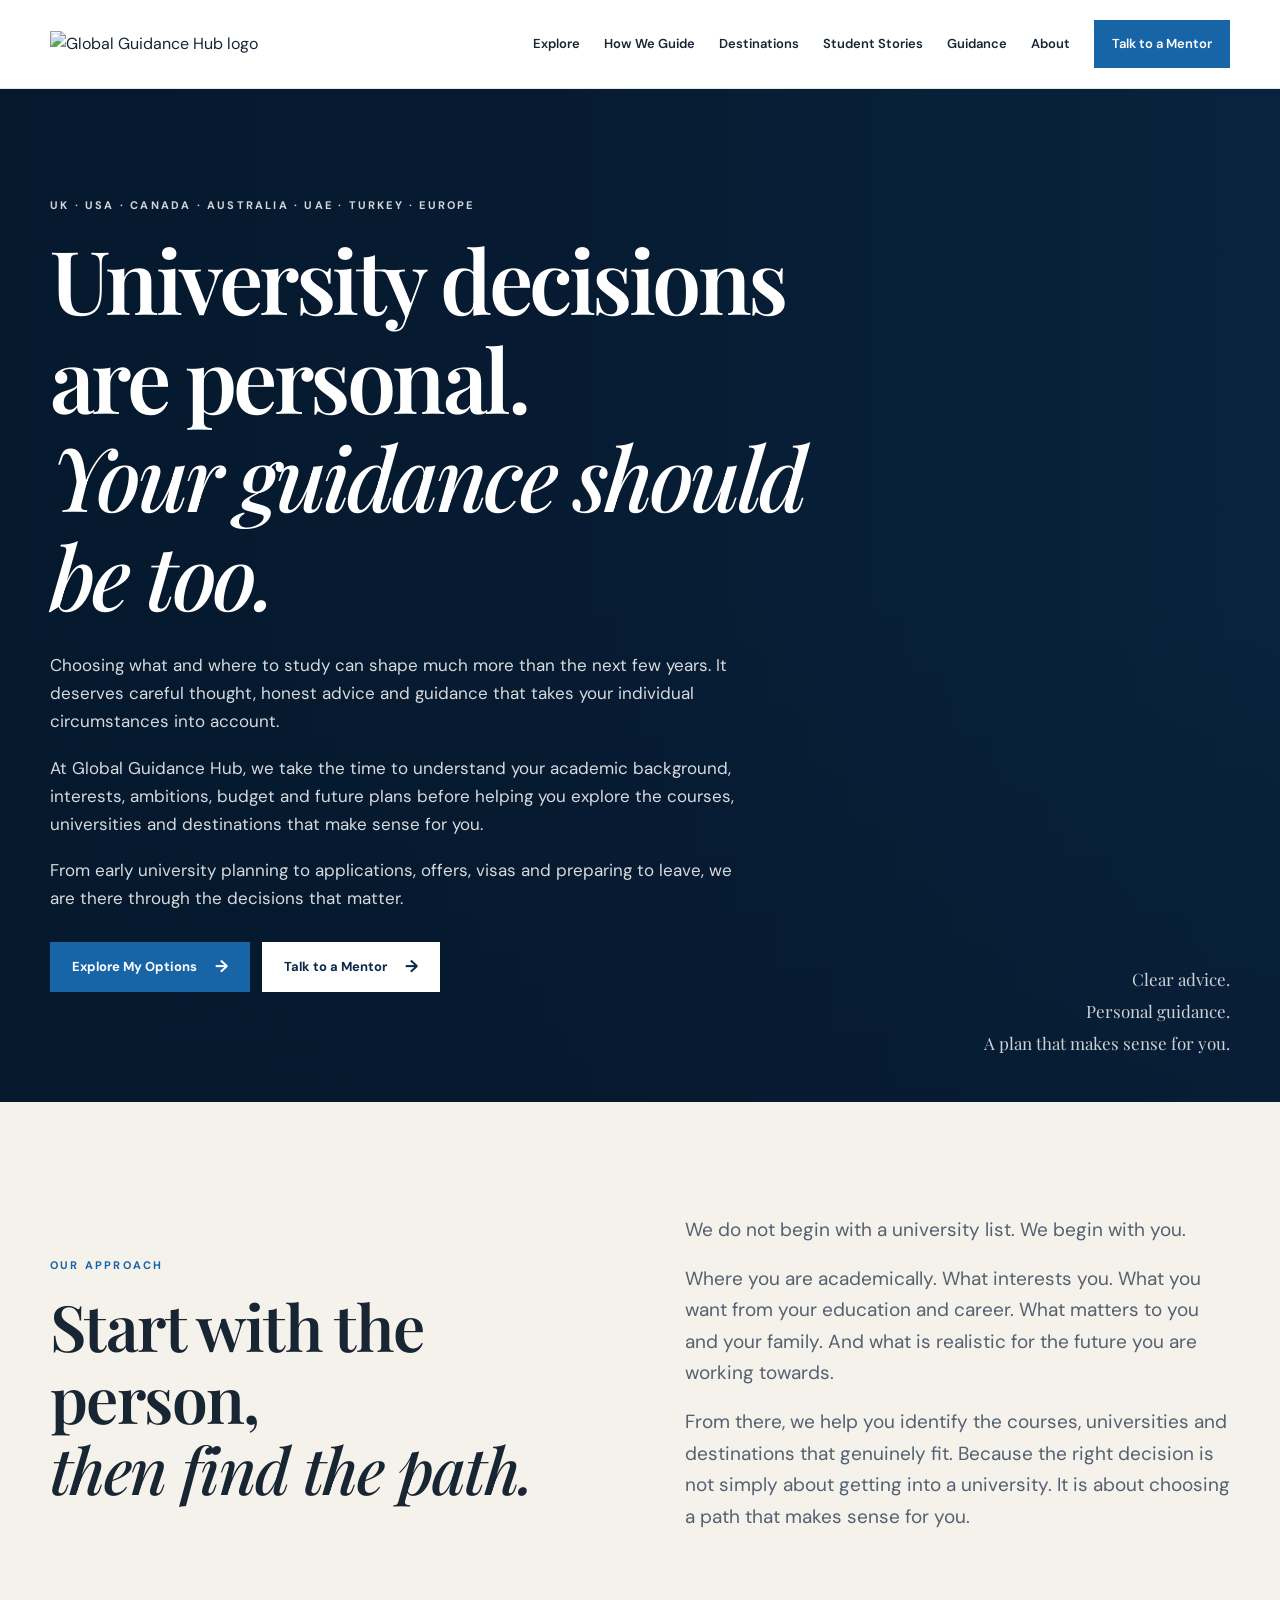
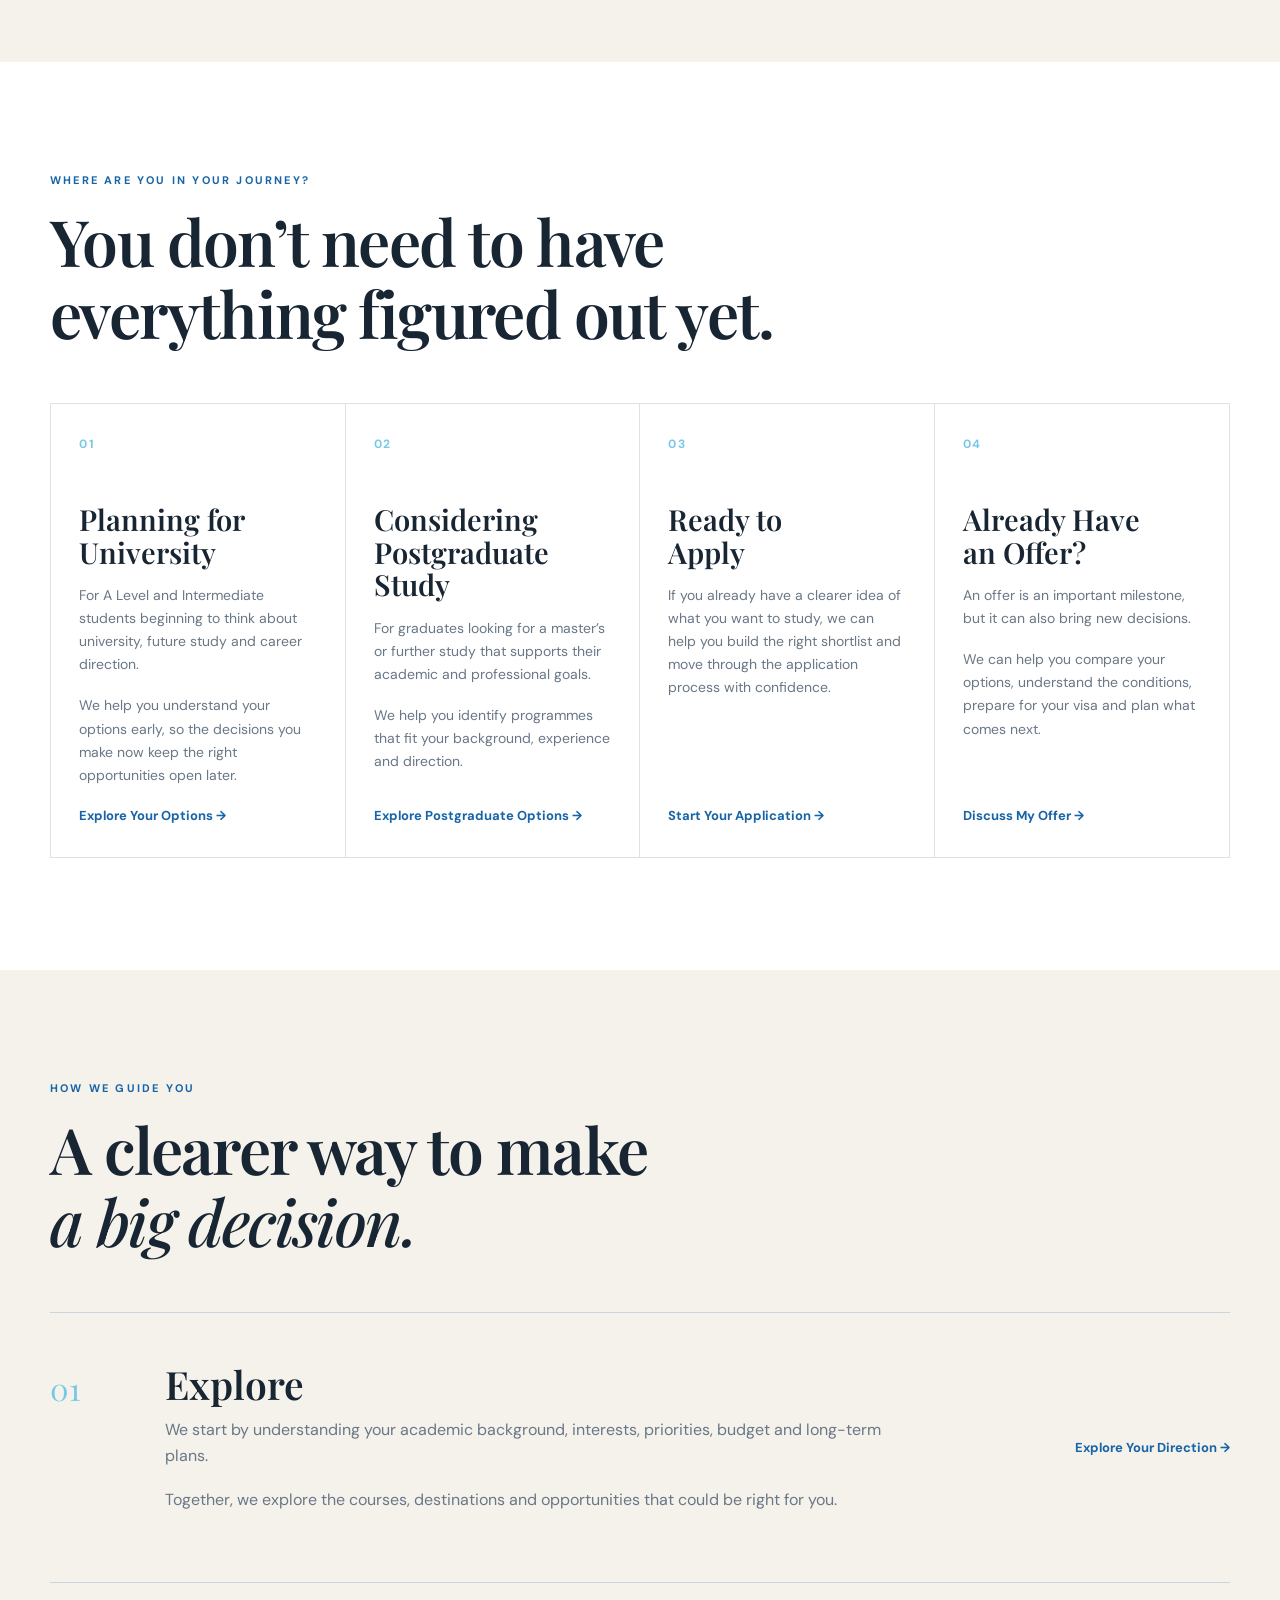
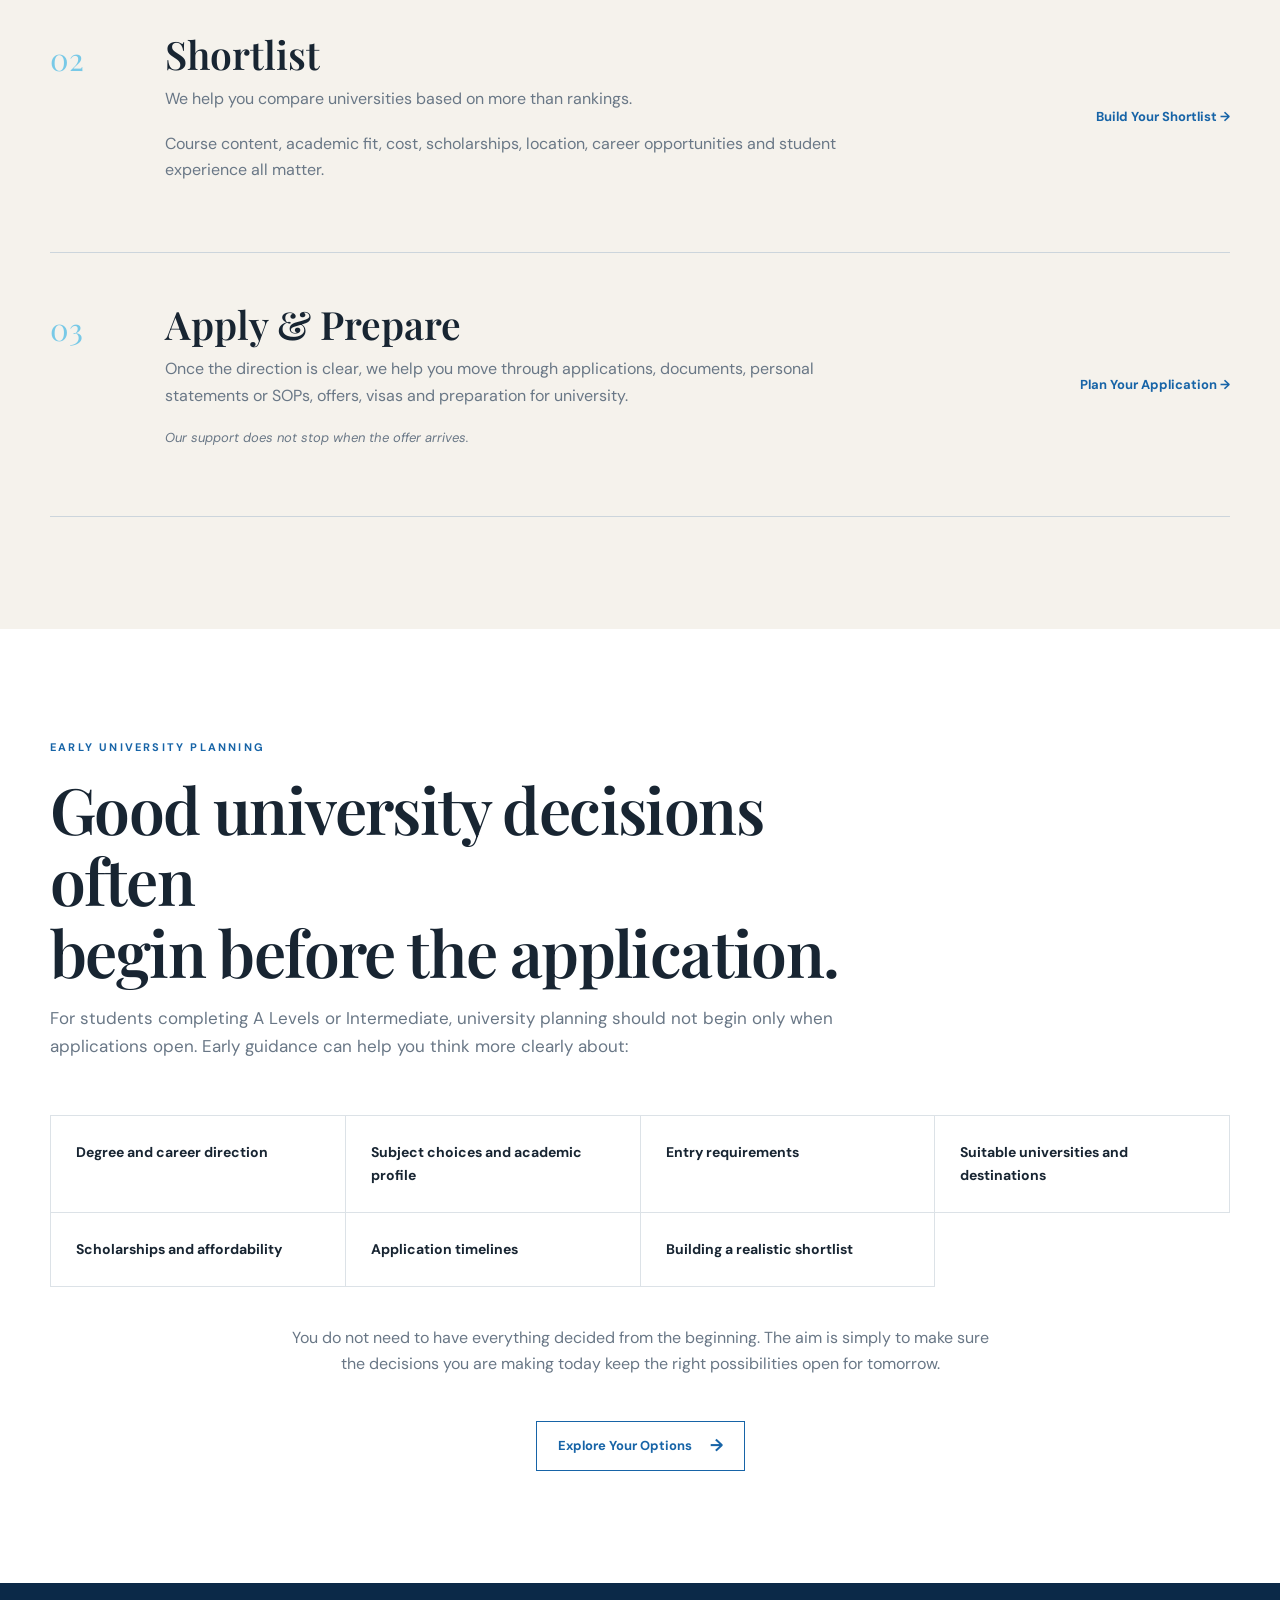
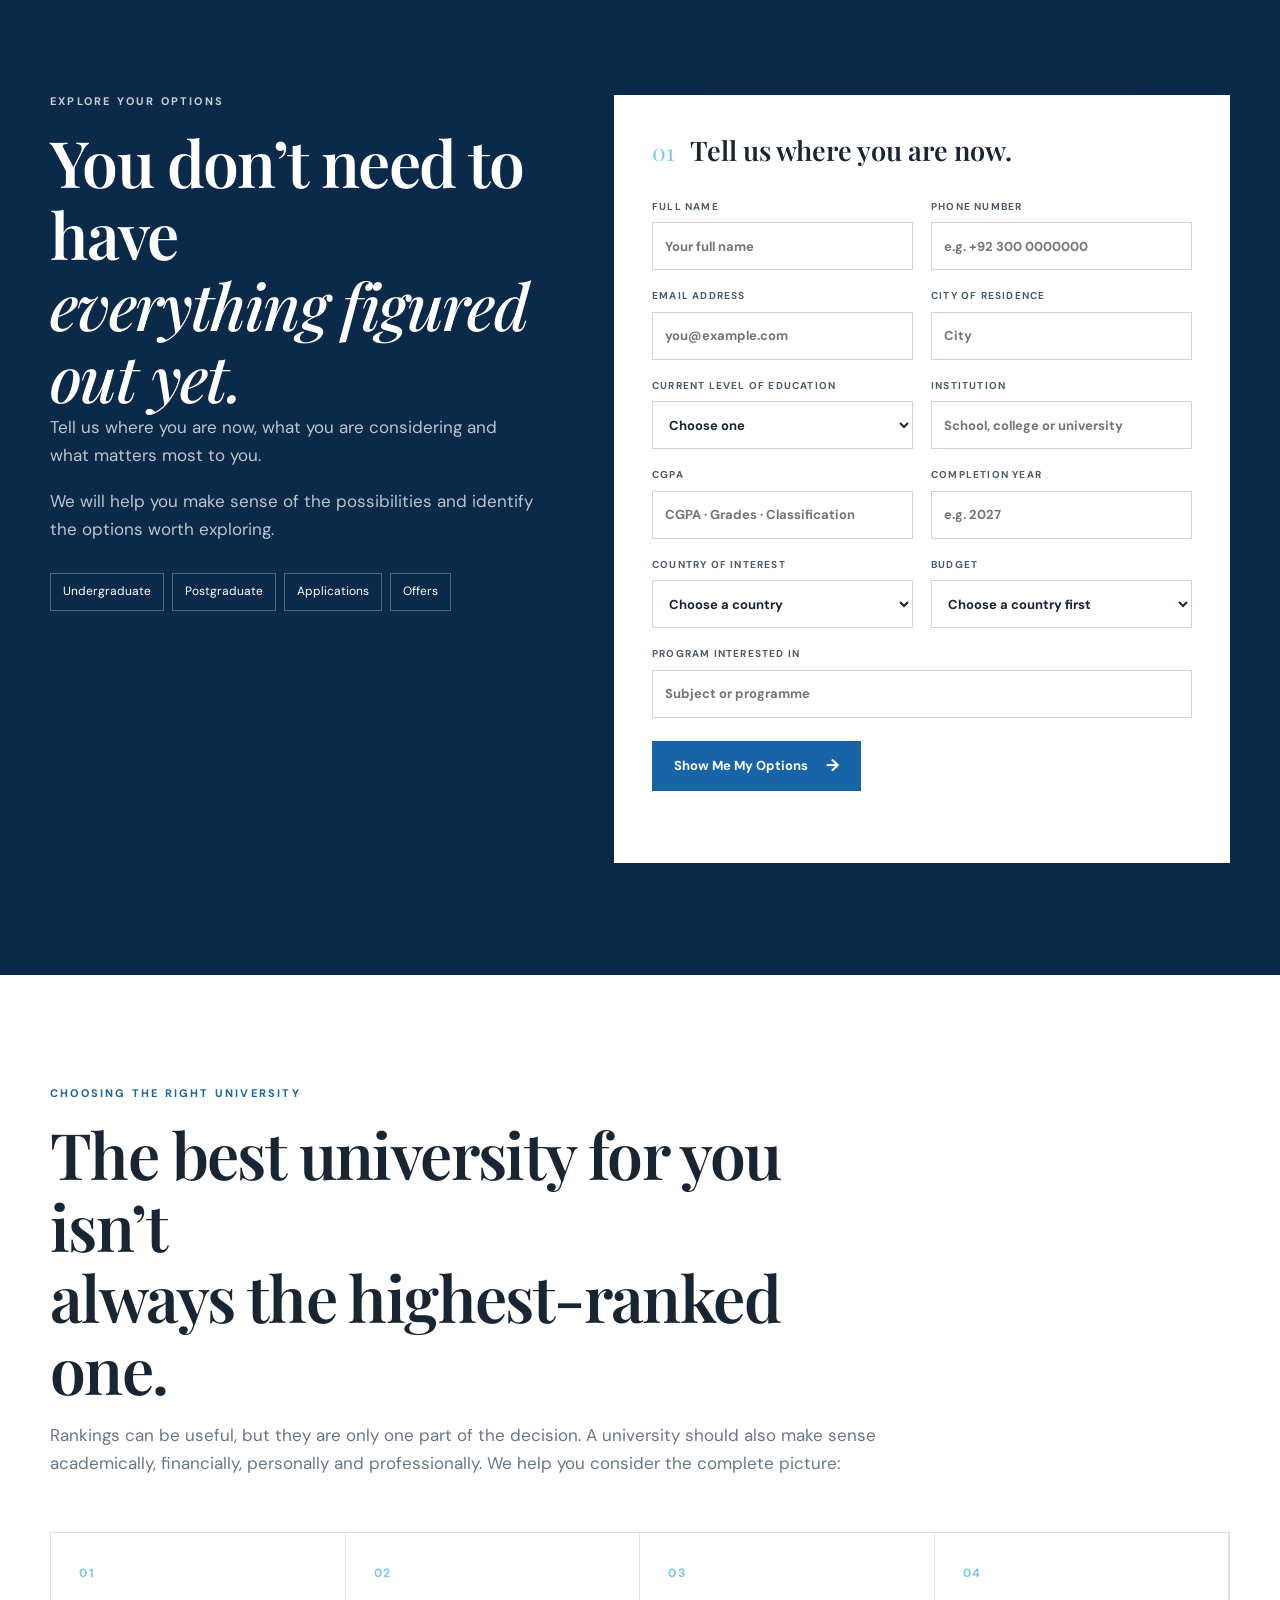
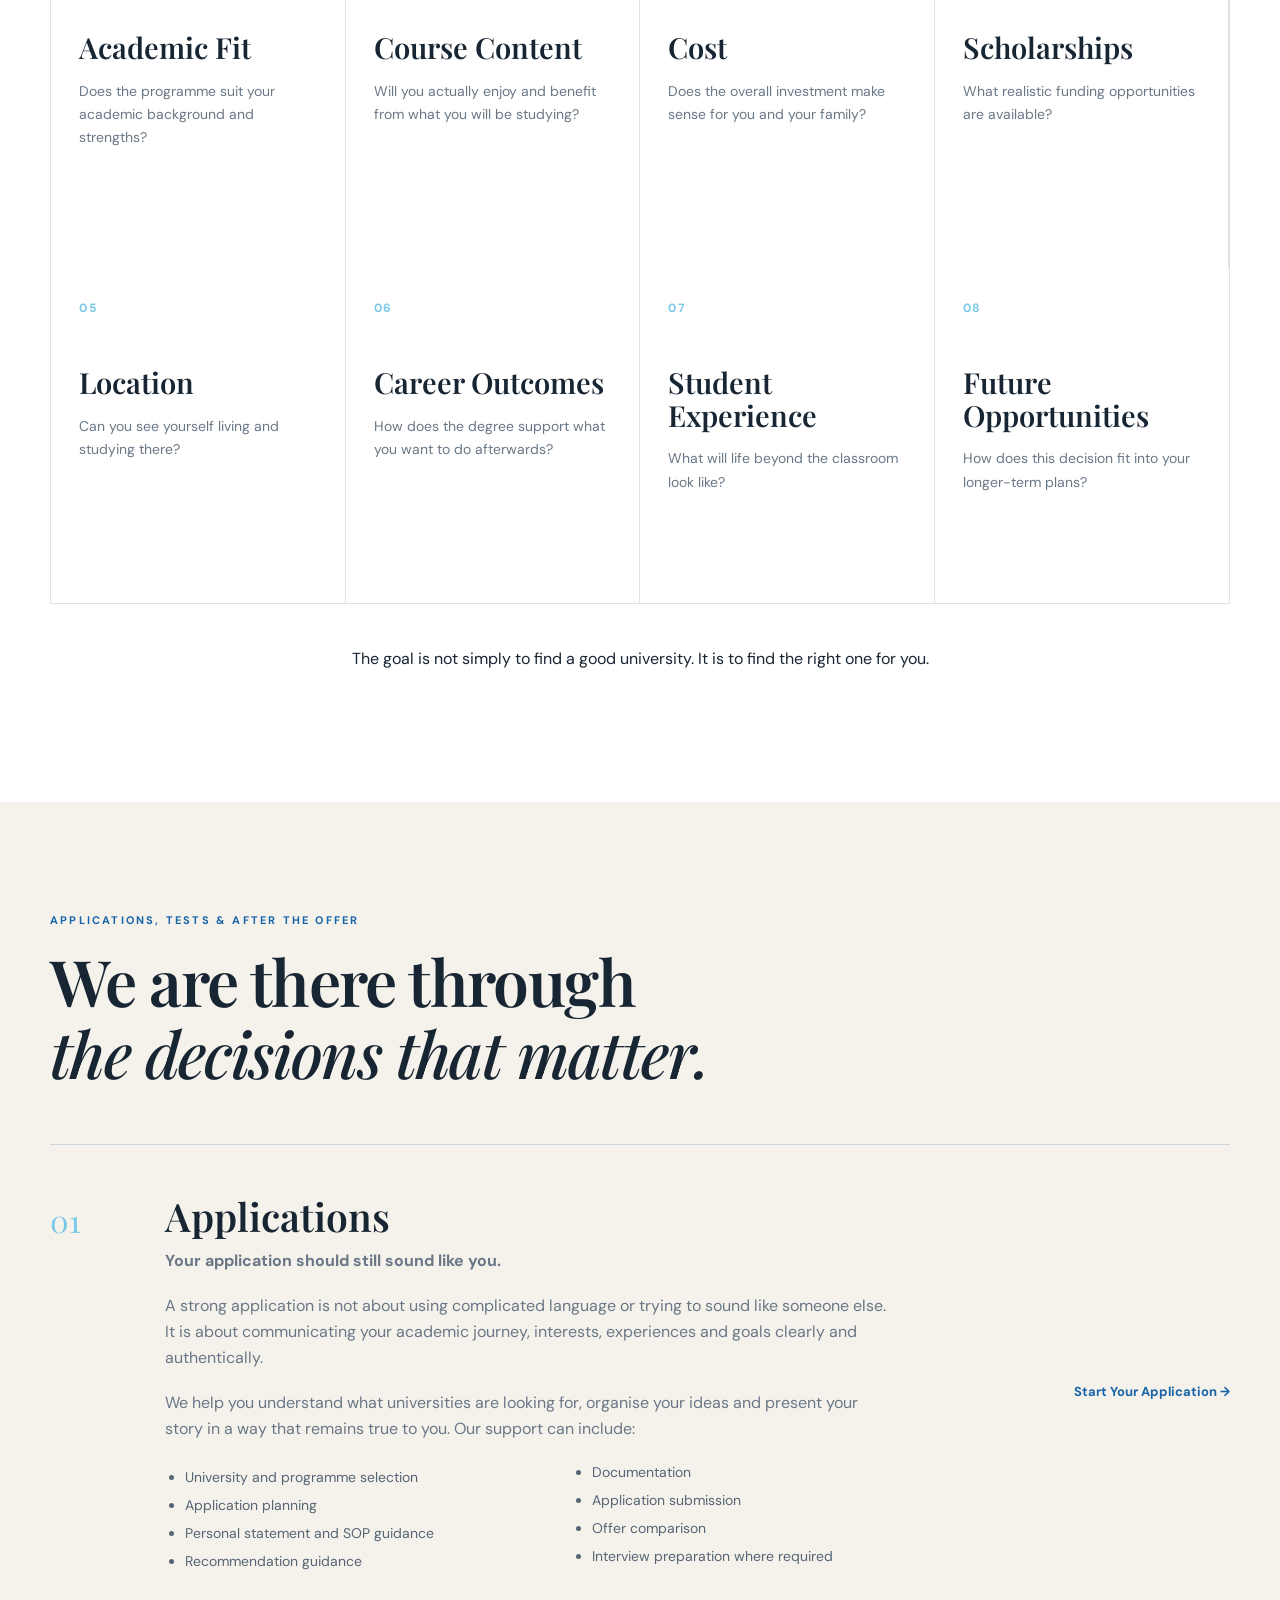
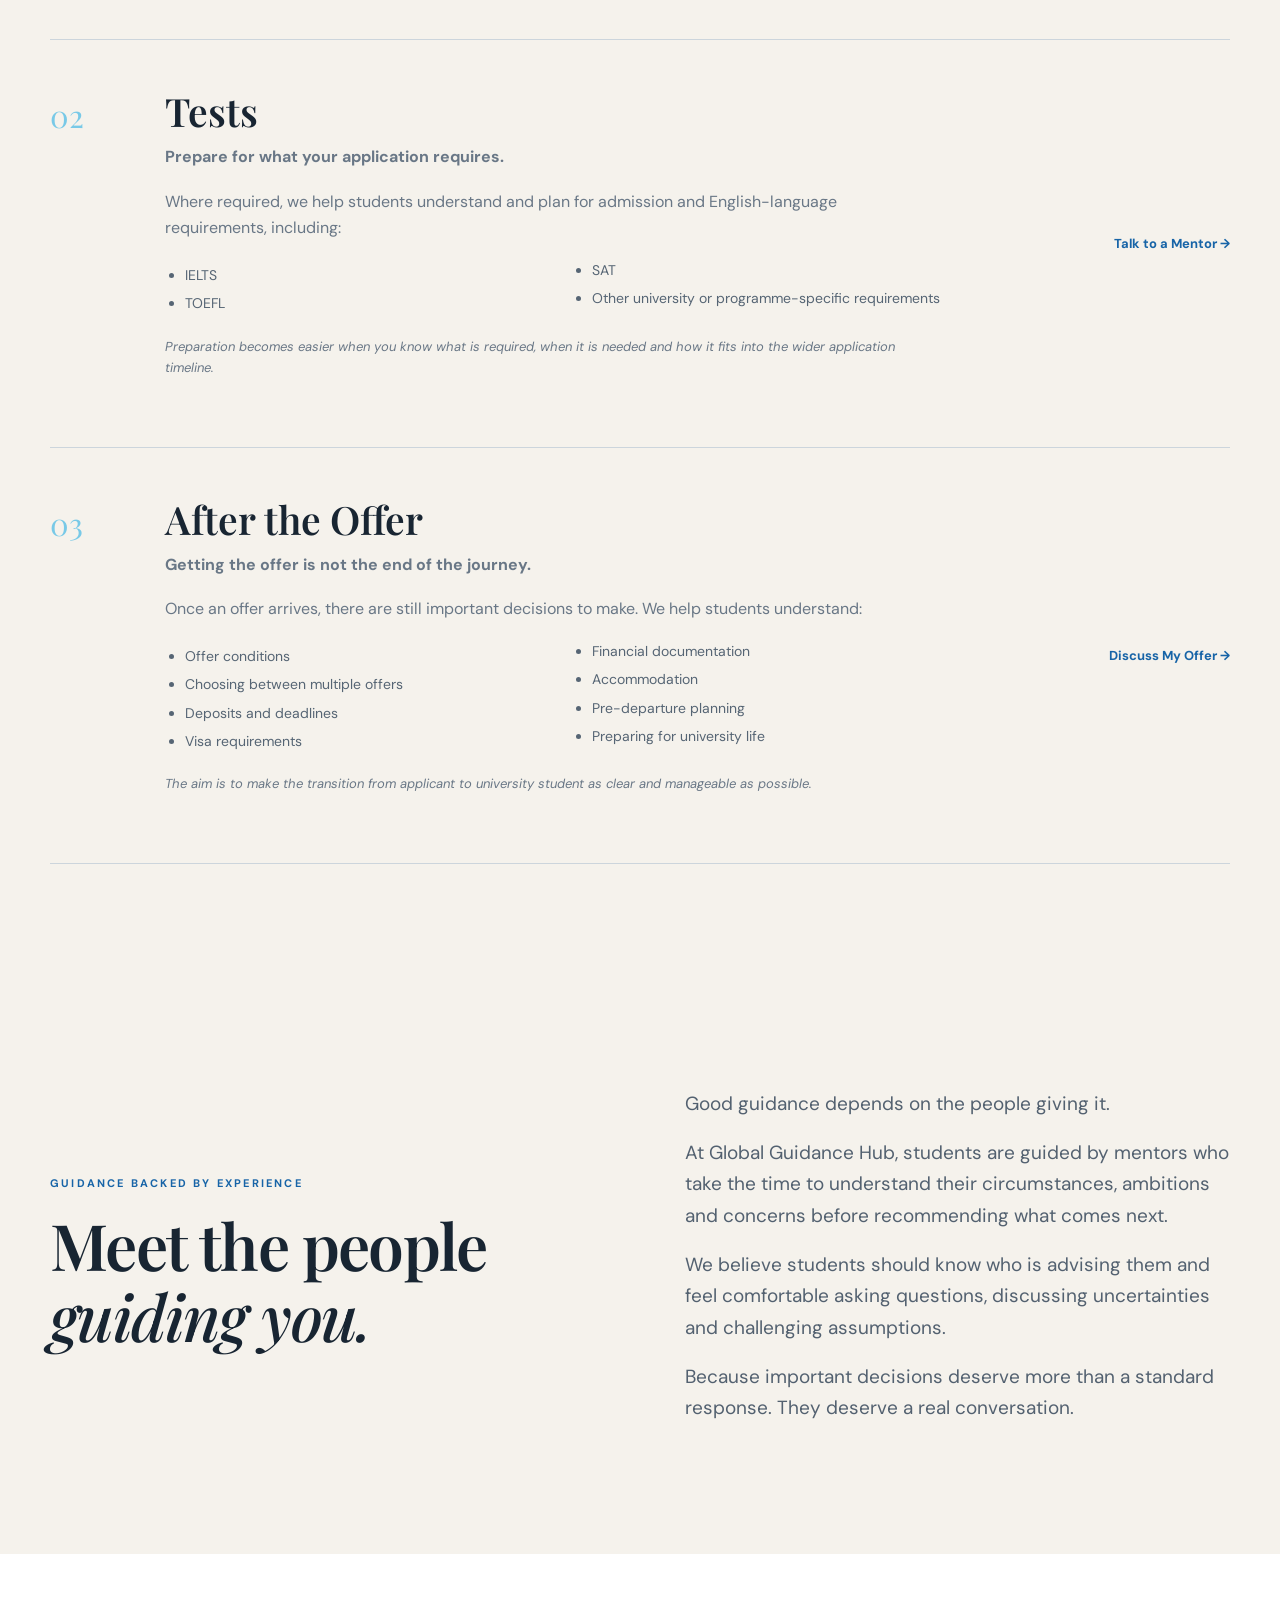
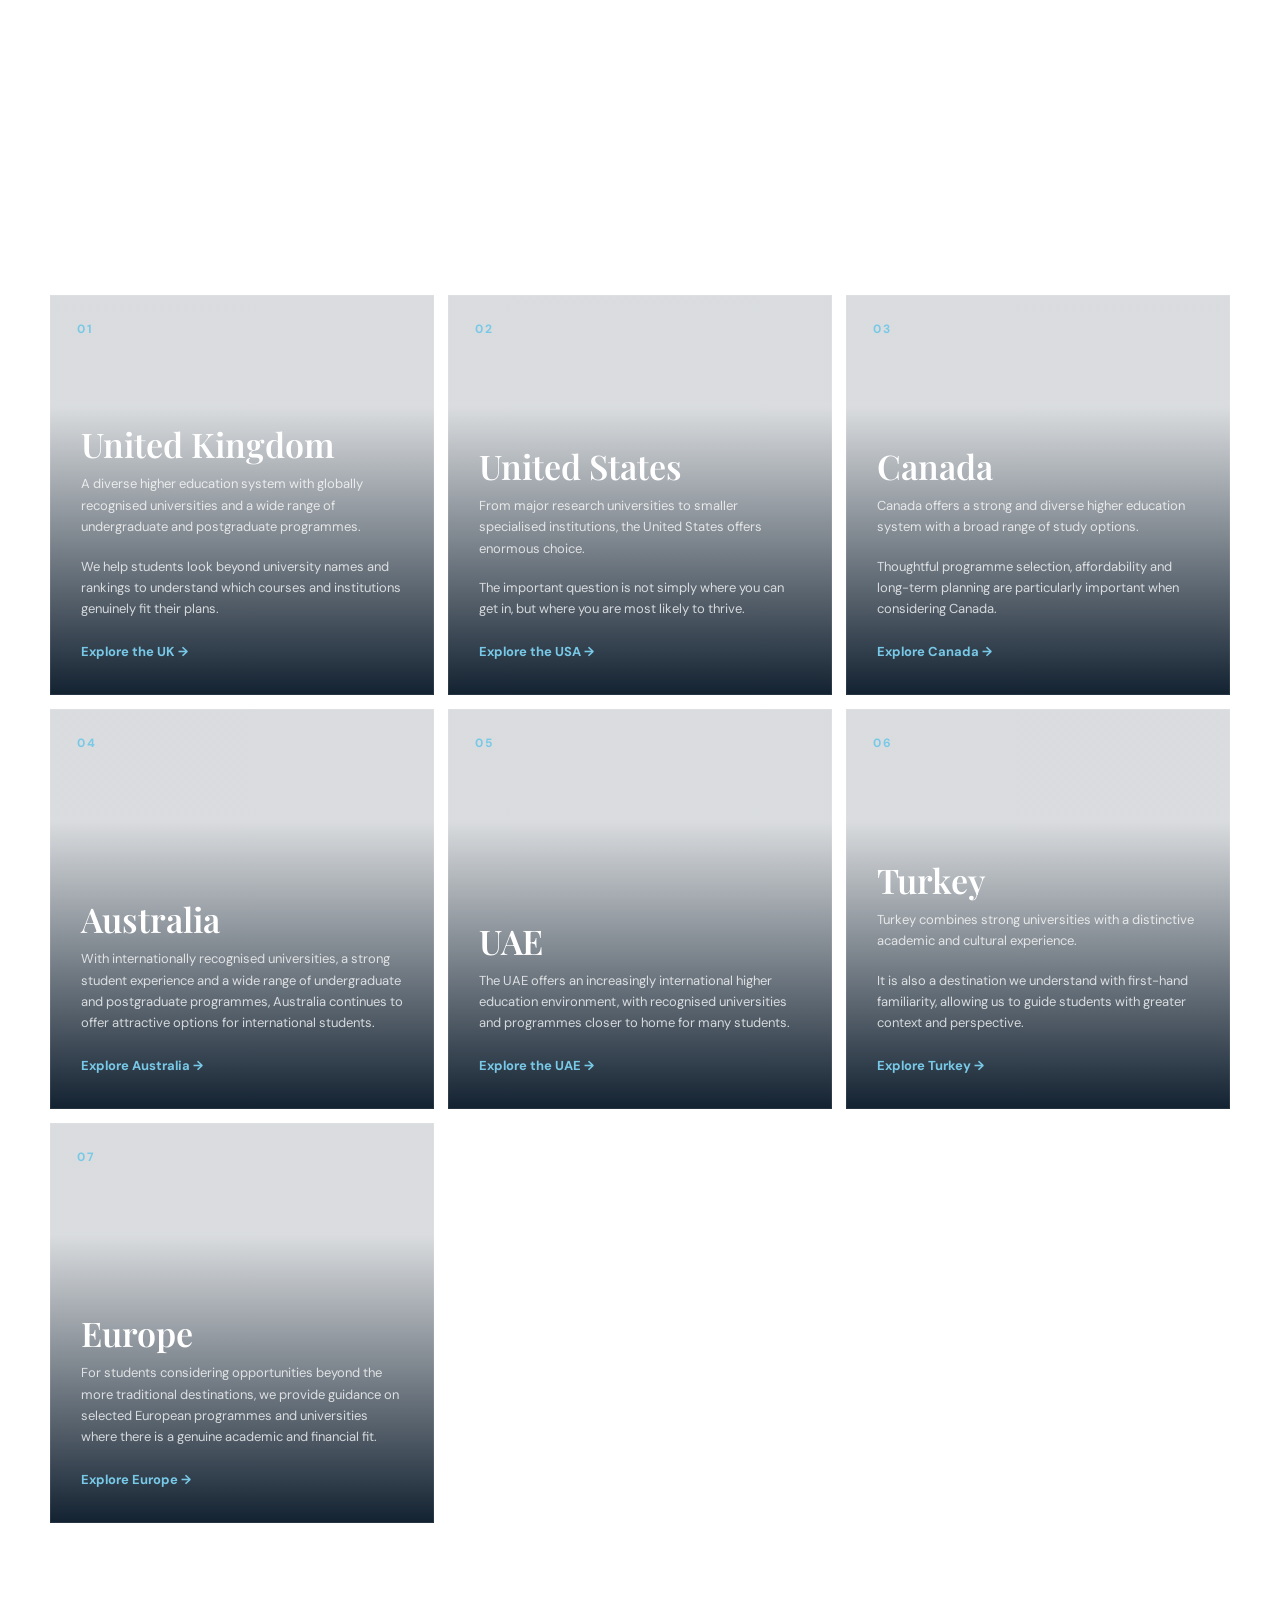
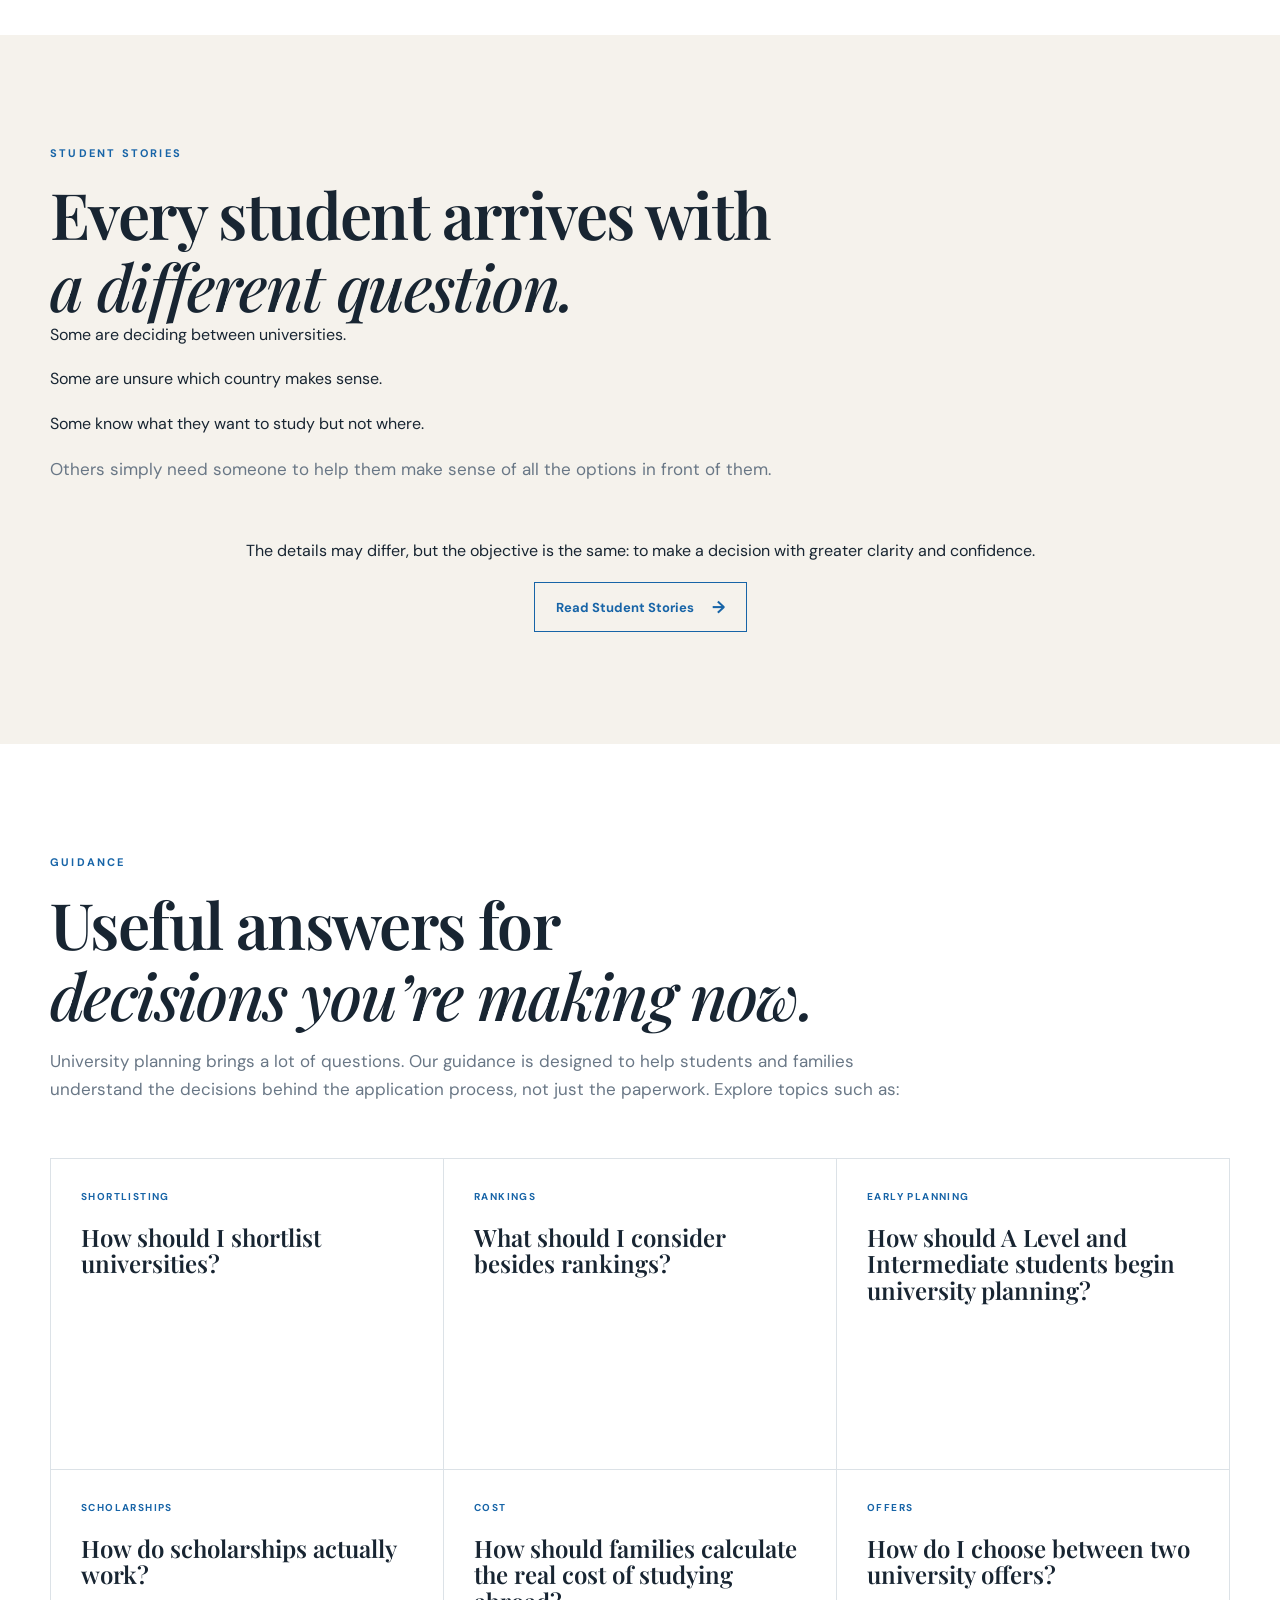
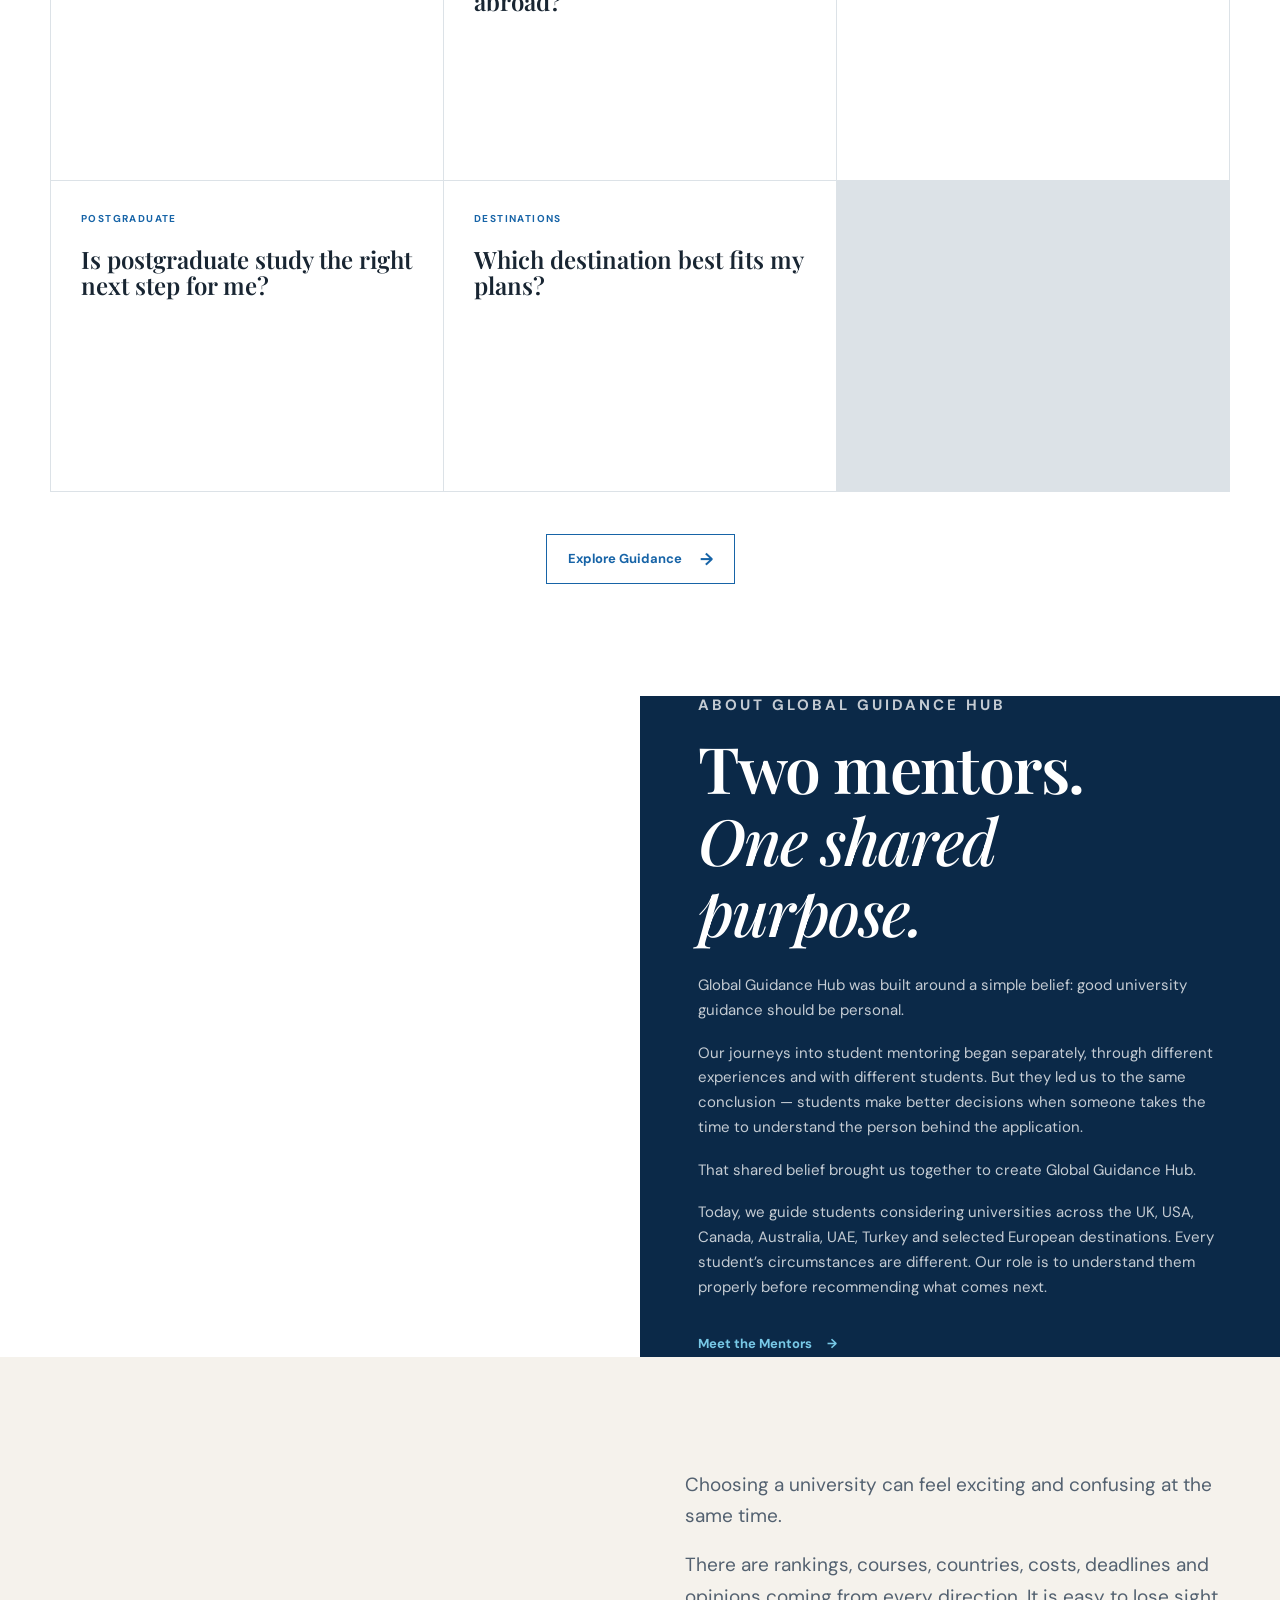
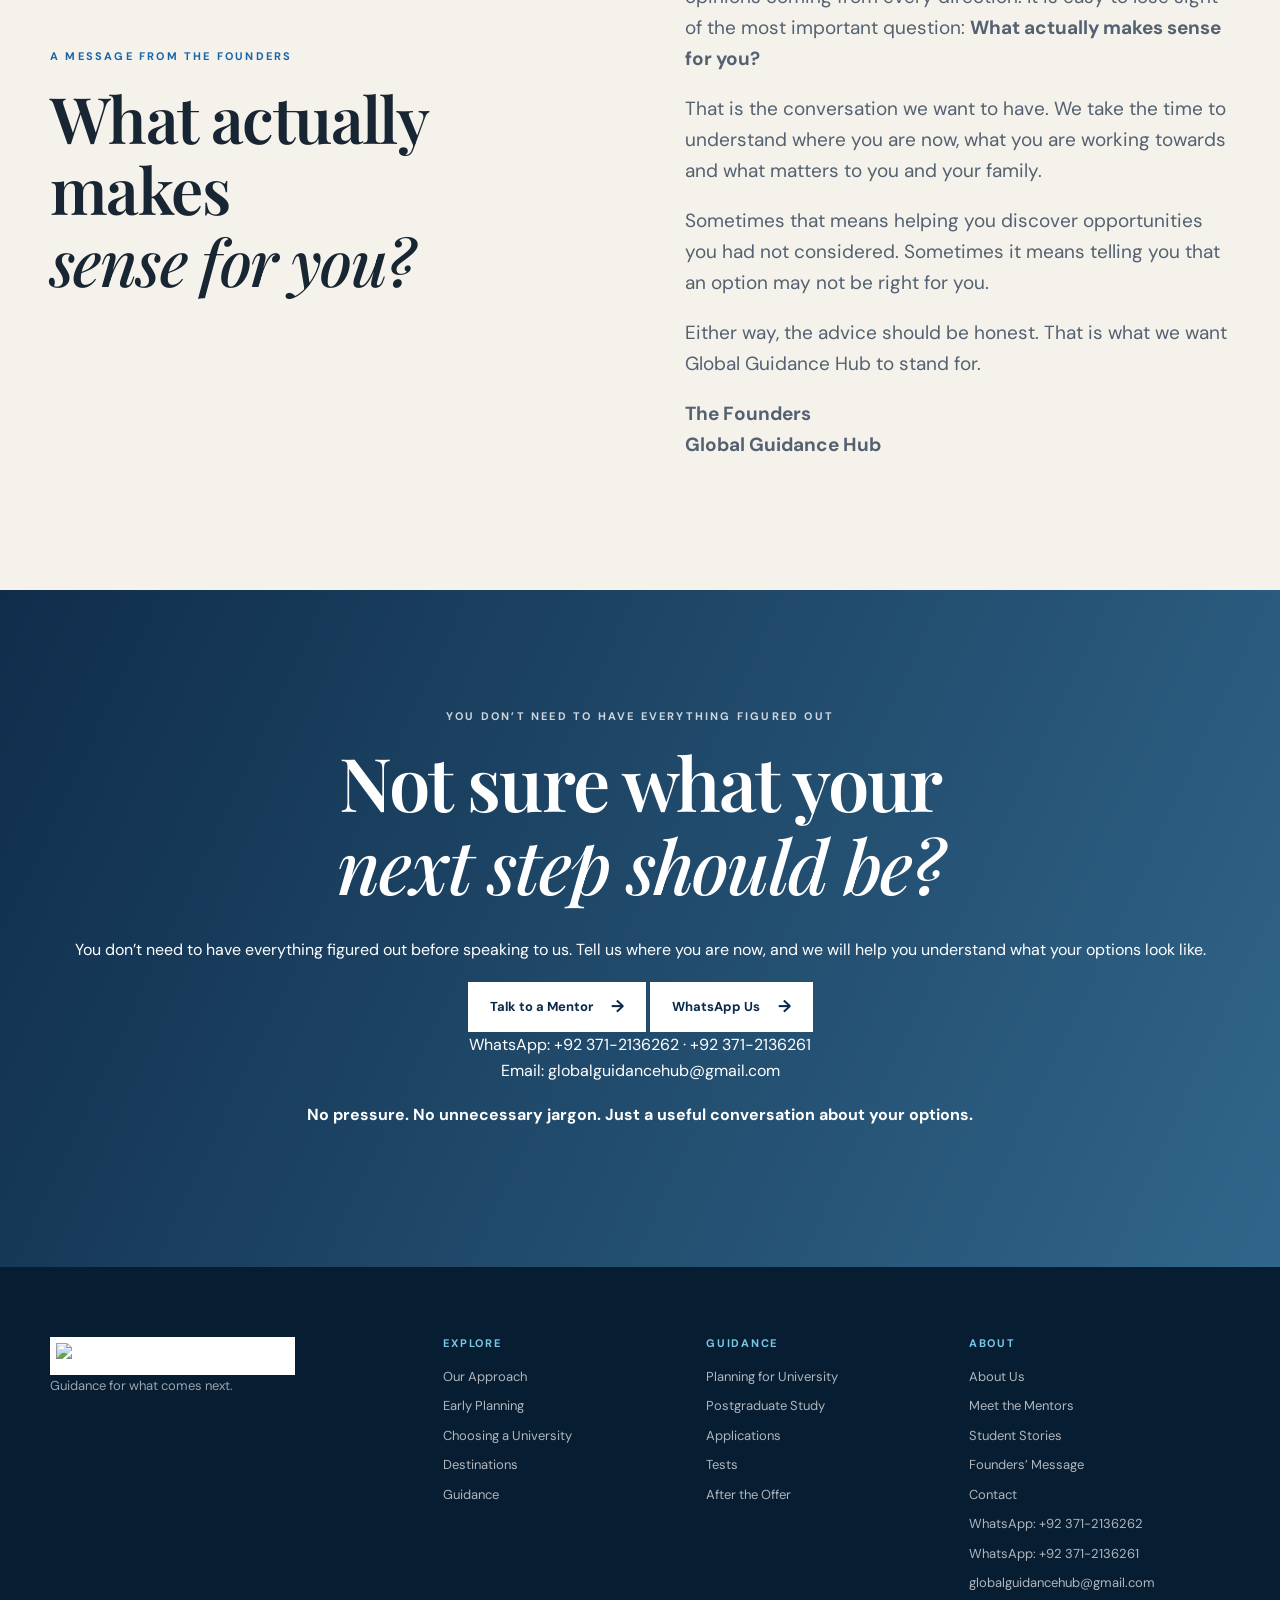
==== index.html @ 1e18a0c5 "Add files via upload" ====
<!DOCTYPE html>
<html lang="en">
<head>
  <meta charset="UTF-8">
  <meta name="viewport" content="width=device-width, initial-scale=1.0">
  <meta name="description" content="Global Guidance Hub — personal university guidance for choosing what and where to study, applications, offers, visas and preparing to leave.">
  <meta name="theme-color" content="#0b2948">
  <title>Global Guidance Hub | University Decisions Are Personal</title>

  <link rel="preconnect" href="https://fonts.googleapis.com">
  <link rel="preconnect" href="https://fonts.gstatic.com" crossorigin>
  <link href="https://fonts.googleapis.com/css2?family=DM+Sans:wght@400;500;600;700&family=Playfair+Display:ital,wght@0,500;0,600;0,700;1,500;1,600&display=swap" rel="stylesheet">

  <link rel="stylesheet" href="style.css">
</head>
<body>

<header class="site-header" id="top">
  <div class="container nav-wrap">
    <a class="brand" href="#top" aria-label="Global Guidance Hub">
      <img src="assets/global-guidance-hub-logo.jpeg" alt="Global Guidance Hub logo">
    </a>

    <button class="menu-toggle" type="button" aria-label="Open navigation" aria-expanded="false">
      <span></span><span></span><span></span>
    </button>

    <nav class="main-nav" id="mainNav" aria-label="Main navigation">
      <a href="#explore">Explore</a>
      <a href="#how-we-guide">How We Guide</a>
      <a href="#destinations">Destinations</a>
      <a href="#stories">Student Stories</a>
      <a href="#guidance">Guidance</a>
      <a href="#about">About</a>
      <a class="nav-button" href="#contact">Talk to a Mentor</a>
    </nav>
  </div>
</header>

<main>

  <!-- HOME -->
  <section class="hero">
    <div class="hero-media" aria-hidden="true"></div>
    <div class="hero-shade" aria-hidden="true"></div>
    <div class="container hero-inner">
      <div class="hero-copy">
        <p class="eyebrow">UK · USA · Canada · Australia · UAE · Turkey · Europe</p>
        <h1>University decisions are personal.<br><em>Your guidance should be too.</em></h1>
        <p class="hero-text">
          Choosing what and where to study can shape much more than the next few years.
          It deserves careful thought, honest advice and guidance that takes your individual circumstances into account.
        </p>
        <p class="hero-text">
          At Global Guidance Hub, we take the time to understand your academic background, interests, ambitions, budget and future plans before helping you explore the courses, universities and destinations that make sense for you.
        </p>
        <p class="hero-text">
          From early university planning to applications, offers, visas and preparing to leave, we are there through the decisions that matter.
        </p>
        <div class="hero-buttons">
          <a class="button button-primary" href="#profile">Explore My Options <span>→</span></a>
          <a class="button button-white" href="#contact">Talk to a Mentor <span>→</span></a>
        </div>
      </div>

      <div class="hero-note">
        <span>Clear advice.</span>
        <span>Personal guidance.</span>
        <span>A plan that makes sense for you.</span>
      </div>
    </div>
  </section>

  <!-- OUR APPROACH -->
  <section class="intro section" id="approach">
    <div class="container intro-grid">
      <div class="reveal">
        <p class="eyebrow eyebrow-blue">OUR APPROACH</p>
        <h2>Start with the person,<br><em>then find the path.</em></h2>
      </div>
      <div class="intro-text reveal">
        <p>We do not begin with a university list. We begin with you.</p>
        <p>
          Where you are academically. What interests you. What you want from your education and career.
          What matters to you and your family. And what is realistic for the future you are working towards.
        </p>
        <p>
          From there, we help you identify the courses, universities and destinations that genuinely fit.
          Because the right decision is not simply about getting into a university. It is about choosing a path that makes sense for you.
        </p>
      </div>
    </div>
  </section>

  <!-- WHERE ARE YOU IN YOUR JOURNEY -->
  <section class="section stage-section" id="explore">
    <div class="container">
      <div class="section-head reveal">
        <p class="eyebrow eyebrow-blue">WHERE ARE YOU IN YOUR JOURNEY?</p>
        <h2>You don’t need to have<br>everything figured out yet.</h2>
      </div>

      <div class="stage-grid">
        <article class="stage-card reveal">
          <span class="card-number">01</span>
          <h3>Planning for<br>University</h3>
          <p>For A Level and Intermediate students beginning to think about university, future study and career direction.</p>
          <p>We help you understand your options early, so the decisions you make now keep the right opportunities open later.</p>
          <a href="#profile">Explore Your Options <b>→</b></a>
        </article>

        <article class="stage-card reveal">
          <span class="card-number">02</span>
          <h3>Considering Postgraduate Study</h3>
          <p>For graduates looking for a master’s or further study that supports their academic and professional goals.</p>
          <p>We help you identify programmes that fit your background, experience and direction.</p>
          <a href="#profile">Explore Postgraduate Options <b>→</b></a>
        </article>

        <article class="stage-card reveal">
          <span class="card-number">03</span>
          <h3>Ready to<br>Apply</h3>
          <p>If you already have a clearer idea of what you want to study, we can help you build the right shortlist and move through the application process with confidence.</p>
          <a href="#contact">Start Your Application <b>→</b></a>
        </article>

        <article class="stage-card reveal">
          <span class="card-number">04</span>
          <h3>Already Have<br>an Offer?</h3>
          <p>An offer is an important milestone, but it can also bring new decisions.</p>
          <p>We can help you compare your options, understand the conditions, prepare for your visa and plan what comes next.</p>
          <a href="#contact">Discuss My Offer <b>→</b></a>
        </article>
      </div>
    </div>
  </section>

  <!-- HOW WE GUIDE YOU -->
  <section class="section process-section" id="how-we-guide">
    <div class="container">
      <div class="section-head narrow reveal">
        <p class="eyebrow eyebrow-blue">HOW WE GUIDE YOU</p>
        <h2>A clearer way to make<br><em>a big decision.</em></h2>
      </div>

      <div class="process">
        <article class="process-row reveal">
          <div class="process-no">01</div>
          <div class="process-main">
            <h3>Explore</h3>
            <p>We start by understanding your academic background, interests, priorities, budget and long-term plans.</p>
            <p>Together, we explore the courses, destinations and opportunities that could be right for you.</p>
          </div>
          <a class="row-link" href="#profile">Explore Your Direction →</a>
        </article>

        <article class="process-row reveal">
          <div class="process-no">02</div>
          <div class="process-main">
            <h3>Shortlist</h3>
            <p>We help you compare universities based on more than rankings.</p>
            <p>Course content, academic fit, cost, scholarships, location, career opportunities and student experience all matter.</p>
          </div>
          <a class="row-link" href="#destinations">Build Your Shortlist →</a>
        </article>

        <article class="process-row reveal">
          <div class="process-no">03</div>
          <div class="process-main">
            <h3>Apply &amp; Prepare</h3>
            <p>Once the direction is clear, we help you move through applications, documents, personal statements or SOPs, offers, visas and preparation for university.</p>
            <p class="process-note">Our support does not stop when the offer arrives.</p>
          </div>
          <a class="row-link" href="#contact">Plan Your Application →</a>
        </article>
      </div>
    </div>
  </section>

  <!-- EARLY UNIVERSITY PLANNING -->
  <section class="section fit-section" id="early-planning">
    <div class="container">
      <div class="section-head reveal">
        <p class="eyebrow eyebrow-blue">EARLY UNIVERSITY PLANNING</p>
        <h2>Good university decisions often<br>begin before the application.</h2>
        <p>For students completing A Levels or Intermediate, university planning should not begin only when applications open. Early guidance can help you think more clearly about:</p>
      </div>

      <div class="fit-grid">
        <div>Degree and career direction</div>
        <div>Subject choices and academic profile</div>
        <div>Entry requirements</div>
        <div>Suitable universities and destinations</div>
        <div>Scholarships and affordability</div>
        <div>Application timelines</div>
        <div>Building a realistic shortlist</div>
      </div>

      <div class="fit-footer">
        <p>You do not need to have everything decided from the beginning. The aim is simply to make sure the decisions you are making today keep the right possibilities open for tomorrow.</p>
        <a class="button button-outline" href="#profile">Explore Your Options <span>→</span></a>
      </div>
    </div>
  </section>

  <!-- EXPLORE YOUR OPTIONS (FORM) -->
  <section class="profile-section section" id="profile">
    <div class="container profile-grid">
      <div class="profile-intro reveal">
        <p class="eyebrow eyebrow-light">EXPLORE YOUR OPTIONS</p>
        <h2>You don’t need to have<br><em>everything figured out yet.</em></h2>
        <p>Tell us where you are now, what you are considering and what matters most to you.</p>
        <p>We will help you make sense of the possibilities and identify the options worth exploring.</p>
        <div class="profile-tags">
          <span>Undergraduate</span>
          <span>Postgraduate</span>
          <span>Applications</span>
          <span>Offers</span>
        </div>
      </div>

      <form class="profile-form reveal" id="profileForm">
        <div class="form-heading">
          <span>01</span>
          <h3>Tell us where you are now.</h3>
        </div>

        <div class="form-grid">
          <label>
            Full Name
            <input type="text" name="fullName" placeholder="Your full name" autocomplete="name" required>
          </label>

          <label>
            Phone Number
            <input type="text" name="phone" placeholder="e.g. +92 300 0000000" inputmode="tel" autocomplete="tel" required>
          </label>

          <label>
            Email Address
            <input type="text" name="email" placeholder="you@example.com" inputmode="email" autocomplete="email" pattern="[^@\s]+@[^@\s]+\.[^@\s]+" required>
          </label>

          <label>
            City of Residence
            <input type="text" name="city" placeholder="City" autocomplete="address-level2" required>
          </label>

          <label>
            Current Level of Education
            <select name="level" required>
              <option value="">Choose one</option>
              <option>Matric / O Levels</option>
              <option>Intermediate</option>
              <option>A Levels</option>
              <option>IB</option>
              <option>Bachelor’s</option>
              <option>Master’s</option>
              <option>Other</option>
            </select>
          </label>

          <label>
            Institution
            <input type="text" name="institution" placeholder="School, college or university" required>
          </label>

          <label>
            CGPA
            <input type="text" name="cgpa" placeholder="CGPA · Grades · Classification" required>
          </label>

          <label>
            Completion Year
            <input type="text" name="completionYear" placeholder="e.g. 2027" inputmode="numeric" pattern="(19|20)[0-9]{2}" maxlength="4" required>
          </label>

          <label>
            Country of Interest
            <select name="country" id="countrySelect" required>
              <option value="">Choose a country</option>
              <option>United Kingdom</option>
              <option>United States</option>
              <option>Canada</option>
              <option>Australia</option>
              <option>UAE</option>
              <option>Turkey</option>
              <option>Europe</option>
              <option>Malaysia</option>
              <option>Not Sure</option>
            </select>
          </label>

          <label>
            Budget
            <select name="budget" id="budgetSelect" required>
              <option value="">Choose a country first</option>
            </select>
          </label>

          <label style="grid-column: 1 / -1;">
            Program Interested In
            <input type="text" name="program" placeholder="Subject or programme" required>
          </label>

          <input type="text" name="website" tabindex="-1" autocomplete="off" aria-hidden="true" style="position:absolute;left:-9999px;width:1px;height:1px;opacity:0;">
        </div>

        <button class="button button-primary" type="submit">
          Show Me My Options <span>→</span>
        </button>

        <p class="form-message" id="profileMessage" role="status"></p>
      </form>
    </div>
  </section>

  <!-- CHOOSING THE RIGHT UNIVERSITY -->
  <section class="section stage-section" id="choosing">
    <div class="container">
      <div class="section-head reveal">
        <p class="eyebrow eyebrow-blue">CHOOSING THE RIGHT UNIVERSITY</p>
        <h2>The best university for you isn’t<br>always the highest-ranked one.</h2>
        <p>Rankings can be useful, but they are only one part of the decision. A university should also make sense academically, financially, personally and professionally. We help you consider the complete picture:</p>
      </div>

      <div class="stage-grid">
        <article class="stage-card reveal"><span class="card-number">01</span><h3>Academic Fit</h3><p>Does the programme suit your academic background and strengths?</p></article>
        <article class="stage-card reveal"><span class="card-number">02</span><h3>Course Content</h3><p>Will you actually enjoy and benefit from what you will be studying?</p></article>
        <article class="stage-card reveal"><span class="card-number">03</span><h3>Cost</h3><p>Does the overall investment make sense for you and your family?</p></article>
        <article class="stage-card reveal"><span class="card-number">04</span><h3>Scholarships</h3><p>What realistic funding opportunities are available?</p></article>
        <article class="stage-card reveal"><span class="card-number">05</span><h3>Location</h3><p>Can you see yourself living and studying there?</p></article>
        <article class="stage-card reveal"><span class="card-number">06</span><h3>Career Outcomes</h3><p>How does the degree support what you want to do afterwards?</p></article>
        <article class="stage-card reveal"><span class="card-number">07</span><h3>Student Experience</h3><p>What will life beyond the classroom look like?</p></article>
        <article class="stage-card reveal"><span class="card-number">08</span><h3>Future Opportunities</h3><p>How does this decision fit into your longer-term plans?</p></article>
      </div>

      <div class="center reveal">
        <p>The goal is not simply to find a good university. It is to find the right one for you.</p>
      </div>
    </div>
  </section>

  <!-- APPLICATIONS / TESTS / AFTER THE OFFER -->
  <section class="section process-section" id="applications">
    <div class="container">
      <div class="section-head narrow reveal">
        <p class="eyebrow eyebrow-blue">APPLICATIONS, TESTS &amp; AFTER THE OFFER</p>
        <h2>We are there through<br><em>the decisions that matter.</em></h2>
      </div>

      <div class="process">
        <article class="process-row reveal">
          <div class="process-no">01</div>
          <div class="process-main">
            <h3>Applications</h3>
            <p><strong>Your application should still sound like you.</strong></p>
            <p>A strong application is not about using complicated language or trying to sound like someone else. It is about communicating your academic journey, interests, experiences and goals clearly and authentically.</p>
            <p>We help you understand what universities are looking for, organise your ideas and present your story in a way that remains true to you. Our support can include:</p>
            <ul>
              <li>University and programme selection</li>
              <li>Application planning</li>
              <li>Personal statement and SOP guidance</li>
              <li>Recommendation guidance</li>
              <li>Documentation</li>
              <li>Application submission</li>
              <li>Offer comparison</li>
              <li>Interview preparation where required</li>
            </ul>
          </div>
          <a class="row-link" href="#contact">Start Your Application →</a>
        </article>

        <article class="process-row reveal">
          <div class="process-no">02</div>
          <div class="process-main">
            <h3>Tests</h3>
            <p><strong>Prepare for what your application requires.</strong></p>
            <p>Where required, we help students understand and plan for admission and English-language requirements, including:</p>
            <ul>
              <li>IELTS</li>
              <li>TOEFL</li>
              <li>SAT</li>
              <li>Other university or programme-specific requirements</li>
            </ul>
            <p class="process-note">Preparation becomes easier when you know what is required, when it is needed and how it fits into the wider application timeline.</p>
          </div>
          <a class="row-link" href="#contact">Talk to a Mentor →</a>
        </article>

        <article class="process-row reveal">
          <div class="process-no">03</div>
          <div class="process-main">
            <h3>After the Offer</h3>
            <p><strong>Getting the offer is not the end of the journey.</strong></p>
            <p>Once an offer arrives, there are still important decisions to make. We help students understand:</p>
            <ul>
              <li>Offer conditions</li>
              <li>Choosing between multiple offers</li>
              <li>Deposits and deadlines</li>
              <li>Visa requirements</li>
              <li>Financial documentation</li>
              <li>Accommodation</li>
              <li>Pre-departure planning</li>
              <li>Preparing for university life</li>
            </ul>
            <p class="process-note">The aim is to make the transition from applicant to university student as clear and manageable as possible.</p>
          </div>
          <a class="row-link" href="#contact">Discuss My Offer →</a>
        </article>
      </div>
    </div>
  </section>

  <!-- GUIDANCE BACKED BY EXPERIENCE -->
  <section class="intro section" id="mentors">
    <div class="container intro-grid">
      <div class="reveal">
        <p class="eyebrow eyebrow-blue">GUIDANCE BACKED BY EXPERIENCE</p>
        <h2>Meet the people<br><em>guiding you.</em></h2>
      </div>
      <div class="intro-text reveal">
        <p>Good guidance depends on the people giving it.</p>
        <p>At Global Guidance Hub, students are guided by mentors who take the time to understand their circumstances, ambitions and concerns before recommending what comes next.</p>
        <p>We believe students should know who is advising them and feel comfortable asking questions, discussing uncertainties and challenging assumptions.</p>
        <p>Because important decisions deserve more than a standard response. They deserve a real conversation.</p>
      </div>
    </div>
  </section>

  <!-- DESTINATIONS -->
  <section class="destinations-section section" id="destinations">
    <div class="container">
      <div class="section-head light-head reveal">
        <p class="eyebrow eyebrow-light">DESTINATIONS</p>
        <h2>Destinations we know,<br><em>not just destinations we list.</em></h2>
      </div>

      <div class="destination-grid">

        <article class="destination-card uk reveal">
          <span class="destination-no">01</span>
          <div>
            <h3>United Kingdom</h3>
            <p>A diverse higher education system with globally recognised universities and a wide range of undergraduate and postgraduate programmes.</p>
            <p>We help students look beyond university names and rankings to understand which courses and institutions genuinely fit their plans.</p>
            <a href="#contact">Explore the UK →</a>
          </div>
        </article>

        <article class="destination-card usa reveal">
          <span class="destination-no">02</span>
          <div>
            <h3>United States</h3>
            <p>From major research universities to smaller specialised institutions, the United States offers enormous choice.</p>
            <p>The important question is not simply where you can get in, but where you are most likely to thrive.</p>
            <a href="#contact">Explore the USA →</a>
          </div>
        </article>

        <article class="destination-card canada reveal">
          <span class="destination-no">03</span>
          <div>
            <h3>Canada</h3>
            <p>Canada offers a strong and diverse higher education system with a broad range of study options.</p>
            <p>Thoughtful programme selection, affordability and long-term planning are particularly important when considering Canada.</p>
            <a href="#contact">Explore Canada →</a>
          </div>
        </article>

        <article class="destination-card australia reveal">
          <span class="destination-no">04</span>
          <div>
            <h3>Australia</h3>
            <p>With internationally recognised universities, a strong student experience and a wide range of undergraduate and postgraduate programmes, Australia continues to offer attractive options for international students.</p>
            <a href="#contact">Explore Australia →</a>
          </div>
        </article>

        <article class="destination-card uae reveal">
          <span class="destination-no">05</span>
          <div>
            <h3>UAE</h3>
            <p>The UAE offers an increasingly international higher education environment, with recognised universities and programmes closer to home for many students.</p>
            <a href="#contact">Explore the UAE →</a>
          </div>
        </article>

        <article class="destination-card turkey reveal">
          <span class="destination-no">06</span>
          <div>
            <h3>Turkey</h3>
            <p>Turkey combines strong universities with a distinctive academic and cultural experience.</p>
            <p>It is also a destination we understand with first-hand familiarity, allowing us to guide students with greater context and perspective.</p>
            <a href="#contact">Explore Turkey →</a>
          </div>
        </article>

        <article class="destination-card europe reveal">
          <span class="destination-no">07</span>
          <div>
            <h3>Europe</h3>
            <p>For students considering opportunities beyond the more traditional destinations, we provide guidance on selected European programmes and universities where there is a genuine academic and financial fit.</p>
            <a href="#contact">Explore Europe →</a>
          </div>
        </article>

      </div>
    </div>
  </section>

  <!-- STUDENT STORIES -->
  <section class="section stories-section" id="stories">
    <div class="container">
      <div class="section-head reveal">
        <p class="eyebrow eyebrow-blue">STUDENT STORIES</p>
        <h2>Every student arrives with<br><em>a different question.</em></h2>
        <p>Some are deciding between universities.</p>
        <p>Some are unsure which country makes sense.</p>
        <p>Some know what they want to study but not where.</p>
        <p>Others simply need someone to help them make sense of all the options in front of them.</p>
      </div>

      <div class="center reveal">
        <p>The details may differ, but the objective is the same: to make a decision with greater clarity and confidence.</p>
        <a class="button button-outline" href="#contact">Read Student Stories <span>→</span></a>
      </div>
    </div>
  </section>

  <!-- GUIDANCE -->
  <section class="section guidance-section" id="guidance">
    <div class="container">
      <div class="section-head reveal">
        <p class="eyebrow eyebrow-blue">GUIDANCE</p>
        <h2>Useful answers for<br><em>decisions you’re making now.</em></h2>
        <p>University planning brings a lot of questions. Our guidance is designed to help students and families understand the decisions behind the application process, not just the paperwork. Explore topics such as:</p>
      </div>

      <div class="guide-grid">
        <article class="guide-card reveal"><span>Shortlisting</span><h3>How should I shortlist universities?</h3></article>
        <article class="guide-card reveal"><span>Rankings</span><h3>What should I consider besides rankings?</h3></article>
        <article class="guide-card reveal"><span>Early Planning</span><h3>How should A Level and Intermediate students begin university planning?</h3></article>
        <article class="guide-card reveal"><span>Scholarships</span><h3>How do scholarships actually work?</h3></article>
        <article class="guide-card reveal"><span>Cost</span><h3>How should families calculate the real cost of studying abroad?</h3></article>
        <article class="guide-card reveal"><span>Offers</span><h3>How do I choose between two university offers?</h3></article>
        <article class="guide-card reveal"><span>Postgraduate</span><h3>Is postgraduate study the right next step for me?</h3></article>
        <article class="guide-card reveal"><span>Destinations</span><h3>Which destination best fits my plans?</h3></article>
      </div>

      <div class="center">
        <a class="button button-outline" href="#contact">Explore Guidance <span>→</span></a>
      </div>
    </div>
  </section>

  <!-- ABOUT -->
  <section class="about-section" id="about">
    <div class="about-image"></div>
    <div class="about-content">
      <div class="content-inner reveal">
        <p class="eyebrow eyebrow-light">ABOUT GLOBAL GUIDANCE HUB</p>
        <h2>Two mentors.<br><em>One shared purpose.</em></h2>
        <p>
          Global Guidance Hub was built around a simple belief: good university guidance should be personal.
        </p>
        <p>
          Our journeys into student mentoring began separately, through different experiences and with different students.
          But they led us to the same conclusion — students make better decisions when someone takes the time to understand the person behind the application.
        </p>
        <p>
          That shared belief brought us together to create Global Guidance Hub.
        </p>
        <p>
          Today, we guide students considering universities across the UK, USA, Canada, Australia, UAE, Turkey and selected European destinations.
          Every student’s circumstances are different. Our role is to understand them properly before recommending what comes next.
        </p>
        <a class="under-link" href="#mentors">Meet the Mentors <span>→</span></a>
      </div>
    </div>
  </section>

  <!-- MESSAGE FROM THE FOUNDERS -->
  <section class="intro section" id="founders">
    <div class="container intro-grid">
      <div class="reveal">
        <p class="eyebrow eyebrow-blue">A MESSAGE FROM THE FOUNDERS</p>
        <h2>What actually makes<br><em>sense for you?</em></h2>
      </div>
      <div class="intro-text reveal">
        <p>Choosing a university can feel exciting and confusing at the same time.</p>
        <p>There are rankings, courses, countries, costs, deadlines and opinions coming from every direction. It is easy to lose sight of the most important question: <strong>What actually makes sense for you?</strong></p>
        <p>That is the conversation we want to have. We take the time to understand where you are now, what you are working towards and what matters to you and your family.</p>
        <p>Sometimes that means helping you discover opportunities you had not considered. Sometimes it means telling you that an option may not be right for you.</p>
        <p>Either way, the advice should be honest. That is what we want Global Guidance Hub to stand for.</p>
        <p><strong>The Founders</strong><br><strong>Global Guidance Hub</strong></p>
      </div>
    </div>
  </section>

  <!-- FINAL CALL TO ACTION -->
  <section class="final-cta" id="contact">
    <div class="container reveal">
      <p class="eyebrow eyebrow-light">YOU DON’T NEED TO HAVE EVERYTHING FIGURED OUT</p>
      <h2>Not sure what your<br><em>next step should be?</em></h2>
      <p>You don’t need to have everything figured out before speaking to us. Tell us where you are now, and we will help you understand what your options look like.</p>
      <a class="button button-white" href="mailto:globalguidancehub@gmail.com">Talk to a Mentor <span>→</span></a>
      <a class="button button-white" href="https://wa.me/923712136262?text=Hello%20Global%20Guidance%20Hub%2C%20I%27d%20like%20to%20talk%20to%20a%20mentor." target="_blank" rel="noopener">WhatsApp Us <span>→</span></a>
      <p>WhatsApp: <a href="https://wa.me/923712136262" target="_blank" rel="noopener">+92 371-2136262</a> · <a href="https://wa.me/923712136261" target="_blank" rel="noopener">+92 371-2136261</a><br>Email: <a href="mailto:globalguidancehub@gmail.com">globalguidancehub@gmail.com</a></p>
      <p><strong>No pressure. No unnecessary jargon. Just a useful conversation about your options.</strong></p>
    </div>
  </section>

</main>

<footer class="footer">
  <div class="container footer-grid">
    <div class="footer-brand">
      <img src="assets/global-guidance-hub-logo.jpeg" alt="Global Guidance Hub logo">
      <p>Guidance for what comes next.</p>
    </div>

    <div>
      <h4>Explore</h4>
      <a href="#approach">Our Approach</a>
      <a href="#early-planning">Early Planning</a>
      <a href="#choosing">Choosing a University</a>
      <a href="#destinations">Destinations</a>
      <a href="#guidance">Guidance</a>
    </div>

    <div>
      <h4>Guidance</h4>
      <a href="#explore">Planning for University</a>
      <a href="#explore">Postgraduate Study</a>
      <a href="#applications">Applications</a>
      <a href="#applications">Tests</a>
      <a href="#applications">After the Offer</a>
    </div>

    <div>
      <h4>About</h4>
      <a href="#about">About Us</a>
      <a href="#mentors">Meet the Mentors</a>
      <a href="#stories">Student Stories</a>
      <a href="#founders">Founders’ Message</a>
      <a href="#contact">Contact</a>
      <a href="https://wa.me/923712136262" target="_blank" rel="noopener">WhatsApp: +92 371-2136262</a>
      <a href="https://wa.me/923712136261" target="_blank" rel="noopener">WhatsApp: +92 371-2136261</a>
      <a href="mailto:globalguidancehub@gmail.com">globalguidancehub@gmail.com</a>

      <h4 class="follow-title">Follow</h4>
      <div class="socials">
        <a href="https://www.instagram.com/global.guidance.hub/" target="_blank" rel="noopener">Instagram</a>
        <a href="#contact">TikTok</a>
        <a href="#contact">YouTube</a>
        <a href="#contact">LinkedIn</a>
      </div>
    </div>
  </div>

  <div class="container footer-bottom">
    <span>© <span id="year"></span> Global Guidance Hub</span>
    <span>Privacy Policy · Terms &amp; Conditions</span>
  </div>
</footer>

<button class="back-top" id="backTop" aria-label="Back to top">↑</button>

<script src="script.js"></script>

<script>
/* ---------- Form: budget brackets + Google Sheet submission ---------- */

// Paste your Google Apps Script Web App URL here (see google-apps-script.gs).
// While empty, the form falls back to opening an email to the address below.
var GGH_FORM_ENDPOINT = '';
var GGH_FALLBACK_EMAIL = 'globalguidancehub@gmail.com';

var GGH_BUDGETS = {
  'United States':  ['Below $25,000', '$25,000–$35,000', '$35,001–$50,000', 'Above $50,000'],
  'United Kingdom': ['Below £20,000', '£20,000–£30,000', '£30,001–£40,000', 'Above £40,000'],
  'Australia':      ['Below A$40,000', 'A$40,000–A$55,000', 'A$55,001–A$70,000', 'Above A$70,000'],
  'Malaysia':       ['Below RM30,000', 'RM30,000–RM45,000', 'RM45,001–RM65,000', 'Above RM65,000'],
  'Turkey':         ['Below $7,000', '$7,000–$12,000', '$12,001–$20,000', 'Above $20,000'],
  'UAE':            ['Below AED 50,000', 'AED 50,000–75,000', 'AED 75,001–100,000', 'Above AED 100,000'],
  'Europe':         ['Below €12,000', '€12,000–€20,000', '€20,001–€30,000', 'Above €30,000']
  // Canada: add its four brackets here when available, e.g. 'Canada': ['Below C$...', ...]
};

(function () {
  var country = document.getElementById('countrySelect');
  var budget = document.getElementById('budgetSelect');
  if (!country || !budget) return;

  country.addEventListener('change', function () {
    var list = GGH_BUDGETS[country.value] || (country.value ? ['Not sure yet', 'I’ll discuss this with a mentor'] : null);
    budget.innerHTML = '';
    if (!list) { budget.add(new Option('Choose a country first', '')); return; }
    budget.add(new Option('Choose an approximate range', ''));
    list.forEach(function (b) { budget.add(new Option(b, b)); });
    if (GGH_BUDGETS[country.value]) budget.add(new Option('Not sure yet', 'Not sure yet'));
  });

  document.addEventListener('submit', function (e) {
    var form = e.target;
    if (!form || form.id !== 'profileForm') return;
    e.preventDefault();
    e.stopImmediatePropagation();

    var msg = document.getElementById('profileMessage');
    var btn = form.querySelector('button[type="submit"]');
    var data = {};
    new FormData(form).forEach(function (v, k) { data[k] = String(v).trim(); });
    if (data.website) return; // honeypot

    if (!GGH_FORM_ENDPOINT) {
      var body = Object.keys(data).filter(function (k) { return k !== 'website'; })
        .map(function (k) { return k + ': ' + data[k]; }).join('\n');
      window.location.href = 'mailto:' + GGH_FALLBACK_EMAIL +
        '?subject=' + encodeURIComponent('Website enquiry — ' + data.fullName) +
        '&body=' + encodeURIComponent(body);
      msg.textContent = 'Thank you — your email app should open with your details ready to send.';
      return;
    }

    btn.disabled = true;
    msg.textContent = 'Sending…';
    fetch(GGH_FORM_ENDPOINT, { method: 'POST', mode: 'no-cors', body: new URLSearchParams(data) })
      .then(function () {
        msg.textContent = 'Thank you — a mentor will be in touch with you soon.';
        form.reset();
        budget.innerHTML = '<option value="">Choose a country first</option>';
      })
      .catch(function () {
        msg.textContent = 'Something went wrong. Please try again or email ' + GGH_FALLBACK_EMAIL + '.';
      })
      .then(function () { btn.disabled = false; });
  }, true);
})();
</script>
</body>
</html>
---- style.css ----
:root {
  --navy: #0b2948;
  --navy-2: #102f50;
  --blue: #1764a7;
  --blue-2: #2386bf;
  --sky: #78c9e7;
  --ink: #182532;
  --muted: #697786;
  --cream: #f5f2ec;
  --white: #ffffff;
  --line: #dce2e7;
  --serif: "Playfair Display", Georgia, serif;
  --sans: "DM Sans", Arial, sans-serif;
  --container: 1180px;
  --shadow: 0 20px 60px rgba(11, 41, 72, .12);
}

* { box-sizing: border-box; }

html {
  scroll-behavior: smooth;
  scroll-padding-top: 90px;
}

body {
  margin: 0;
  color: var(--ink);
  background: var(--white);
  font-family: var(--sans);
  line-height: 1.65;
  overflow-x: hidden;
}

body.menu-open { overflow: hidden; }

img { max-width: 100%; display: block; }

a {
  color: inherit;
  text-decoration: none;
}

button,
input,
select { font: inherit; }

button { cursor: pointer; }

.container {
  width: min(var(--container), calc(100% - 48px));
  margin-inline: auto;
}

.section {
  padding: 112px 0;
}

h1,
h2,
h3,
h4 {
  margin: 0;
  line-height: 1.12;
}

h1,
h2,
h3 {
  font-family: var(--serif);
  font-weight: 600;
}

h1 em,
h2 em,
h3 em {
  font-style: italic;
  font-weight: 500;
}

h2 {
  font-size: clamp(38px, 5vw, 64px);
  letter-spacing: -.025em;
}

p { margin: 0 0 18px; }

.eyebrow {
  margin: 0 0 18px;
  color: rgba(255,255,255,.82);
  font-size: 11px;
  line-height: 1.2;
  letter-spacing: .2em;
  font-weight: 700;
  text-transform: uppercase;
}

.eyebrow-blue { color: var(--blue); }
.eyebrow-light { color: rgba(255,255,255,.78); }

.center {
  text-align: center;
  margin-top: 42px;
}

/* HEADER */

.site-header {
  position: sticky;
  top: 0;
  z-index: 1000;
  background: rgba(255,255,255,.96);
  backdrop-filter: blur(16px);
  border-bottom: 1px solid rgba(220,226,231,.8);
}

.nav-wrap {
  min-height: 88px;
  display: flex;
  align-items: center;
  justify-content: space-between;
  gap: 30px;
}

.brand {
  display: inline-flex;
  align-items: center;
  flex-shrink: 0;
}

.brand img {
  width: 245px;
  height: auto;
  object-fit: contain;
}

.main-nav {
  display: flex;
  align-items: center;
  gap: 24px;
  font-size: 13px;
  font-weight: 600;
}

.main-nav a {
  position: relative;
  padding: 7px 0;
  transition: color .2s ease;
}

.main-nav a:not(.nav-button)::after {
  content: "";
  position: absolute;
  left: 0;
  right: 100%;
  bottom: 0;
  height: 1px;
  background: var(--blue);
  transition: right .2s ease;
}

.main-nav a:not(.nav-button):hover {
  color: var(--blue);
}

.main-nav a:not(.nav-button):hover::after {
  right: 0;
}

.nav-button {
  padding: 12px 17px !important;
  color: #fff !important;
  background: var(--blue);
  border: 1px solid var(--blue);
}

.nav-button:hover {
  background: var(--navy);
  border-color: var(--navy);
}

.menu-toggle {
  display: none;
  width: 44px;
  height: 44px;
  border: 0;
  background: transparent;
  padding: 9px;
}

.menu-toggle span {
  display: block;
  height: 2px;
  background: var(--navy);
  margin: 5px 0;
  transition: transform .2s ease, opacity .2s ease;
}

.menu-toggle.active span:nth-child(1) {
  transform: translateY(7px) rotate(45deg);
}

.menu-toggle.active span:nth-child(2) {
  opacity: 0;
}

.menu-toggle.active span:nth-child(3) {
  transform: translateY(-7px) rotate(-45deg);
}

/* BUTTONS */

.button {
  display: inline-flex;
  align-items: center;
  justify-content: center;
  gap: 18px;
  min-height: 50px;
  padding: 13px 21px;
  border: 1px solid transparent;
  font-size: 13px;
  font-weight: 700;
  transition: .22s ease;
}

.button span {
  font-size: 17px;
  line-height: 1;
}

.button-primary {
  color: #fff;
  background: var(--blue);
  border-color: var(--blue);
}

.button-primary:hover {
  color: #fff;
  background: var(--navy);
  border-color: var(--navy);
  transform: translateY(-2px);
}

.button-white {
  color: var(--navy);
  background: #fff;
  border-color: #fff;
}

.button-white:hover {
  background: #eaf4fa;
  transform: translateY(-2px);
}

.button-outline {
  color: var(--blue);
  background: transparent;
  border-color: var(--blue);
}

.button-outline:hover {
  color: #fff;
  background: var(--blue);
}

/* HERO */

.hero {
  position: relative;
  min-height: 720px;
  color: #fff;
  overflow: hidden;
  background: var(--navy);
}

.hero-media {
  position: absolute;
  inset: 0;
  background:
    url("https://images.unsplash.com/photo-1564981797816-1043664bf78d?auto=format&fit=crop&w=2200&q=85")
    center/cover no-repeat;
  transform: scale(1.02);
}

.hero-shade {
  position: absolute;
  inset: 0;
  background:
    linear-gradient(90deg, rgba(5,24,44,.95) 0%, rgba(5,24,44,.82) 42%, rgba(5,24,44,.35) 100%),
    linear-gradient(0deg, rgba(5,24,44,.5), transparent 50%);
}

.hero-inner {
  position: relative;
  min-height: 720px;
  display: flex;
  align-items: center;
  padding: 110px 0;
}

.hero-copy {
  max-width: 760px;
}

.hero h1 {
  margin-bottom: 27px;
  font-size: clamp(52px, 7vw, 88px);
  letter-spacing: -.04em;
}

.hero-text {
  max-width: 710px;
  color: rgba(255,255,255,.84);
  font-size: 17px;
}

.hero-buttons {
  display: flex;
  flex-wrap: wrap;
  gap: 12px;
  margin-top: 30px;
}

.hero-note {
  position: absolute;
  right: 0;
  bottom: 45px;
  display: flex;
  flex-direction: column;
  align-items: flex-end;
  gap: 4px;
  font-family: var(--serif);
  font-size: 17px;
  color: rgba(255,255,255,.8);
}

/* INTRO */

.intro {
  background: var(--cream);
}

.intro-grid {
  display: grid;
  grid-template-columns: 1fr 1fr;
  gap: 90px;
  align-items: center;
}

.intro-text {
  max-width: 620px;
  color: #536170;
  font-size: 19px;
}

/* SECTION HEAD */

.section-head {
  max-width: 860px;
  margin-bottom: 55px;
}

.section-head.narrow {
  max-width: 730px;
}

.section-head > p:last-child {
  margin-top: 16px;
  color: var(--muted);
  font-size: 17px;
}

/* STAGES */

.stage-section {
  background: #fff;
}

.stage-grid {
  display: grid;
  grid-template-columns: repeat(4, 1fr);
  border: 1px solid var(--line);
}

.stage-card {
  min-height: 335px;
  padding: 31px 28px;
  display: flex;
  flex-direction: column;
  border-right: 1px solid var(--line);
  background: #fff;
  transition: transform .25s ease, box-shadow .25s ease, background .25s ease;
}

.stage-card:last-child {
  border-right: 0;
}

.stage-card:hover {
  position: relative;
  z-index: 2;
  transform: translateY(-7px);
  box-shadow: var(--shadow);
  background: #fbfdff;
}

.card-number {
  color: var(--sky);
  font-size: 12px;
  font-weight: 700;
  letter-spacing: .15em;
}

.stage-card h3 {
  margin-top: 48px;
  margin-bottom: 16px;
  font-size: 29px;
}

.stage-card p {
  color: var(--muted);
  font-size: 14px;
}

.stage-card a,
.row-link,
.destination-card a,
.story-card a,
.guide-card a,
.under-link {
  color: var(--blue);
  font-size: 13px;
  font-weight: 700;
}

.stage-card a {
  margin-top: auto;
}

/* ABOUT */

.about-section {
  display: grid;
  grid-template-columns: 1fr 1fr;
  min-height: 650px;
}

.about-image {
  min-height: 500px;
  background:
    url("https://images.unsplash.com/photo-1562774053-701939374585?auto=format&fit=crop&w=1500&q=85")
    center/cover no-repeat;
}

.about-content {
  display: flex;
  align-items: center;
  background: var(--navy);
  color: #fff;
}

.content-inner {
  width: min(600px, 82%);
  margin-inline: auto;
}

.about-content h2 {
  margin-bottom: 26px;
}

.about-content p {
  color: rgba(255,255,255,.76);
  font-size: 15px;
}

.under-link {
  display: inline-flex;
  gap: 15px;
  margin-top: 16px;
  color: var(--sky);
}

/* PROCESS */

.process-section {
  background: var(--cream);
}

.process {
  border-top: 1px solid #ccd5dc;
}

.process-row {
  display: grid;
  grid-template-columns: 80px minmax(0, 1fr) 210px;
  gap: 35px;
  padding: 50px 0;
  border-bottom: 1px solid #ccd5dc;
}

.process-no {
  font-family: var(--serif);
  font-size: 31px;
  color: var(--sky);
}

.process-main h3 {
  margin-bottom: 10px;
  font-size: 39px;
}

.process-main > p {
  max-width: 730px;
  color: var(--muted);
}

.process-main ul {
  columns: 2;
  padding-left: 20px;
  color: #566574;
  font-size: 14px;
}

.process-main li {
  margin: 5px 0;
}

.process-note {
  margin-top: 18px;
  font-size: 13px !important;
  font-style: italic;
}

.row-link {
  align-self: center;
  text-align: right;
}

/* PROFILE */

.profile-section {
  background: var(--navy);
  color: #fff;
}

.profile-grid {
  display: grid;
  grid-template-columns: .88fr 1.12fr;
  gap: 80px;
  align-items: start;
}

.profile-intro p:not(.eyebrow) {
  max-width: 530px;
  color: rgba(255,255,255,.73);
  font-size: 17px;
}

.profile-tags {
  display: flex;
  flex-wrap: wrap;
  gap: 8px;
  margin-top: 30px;
}

.profile-tags span {
  padding: 8px 12px;
  border: 1px solid rgba(255,255,255,.28);
  font-size: 12px;
}

.profile-form {
  padding: 38px;
  color: var(--ink);
  background: #fff;
  box-shadow: var(--shadow);
}

.form-heading {
  display: flex;
  gap: 15px;
  align-items: baseline;
  margin-bottom: 28px;
}

.form-heading span {
  color: var(--sky);
  font-family: var(--serif);
  font-size: 23px;
}

.form-heading h3 {
  font-size: 27px;
}

.form-grid {
  display: grid;
  grid-template-columns: 1fr 1fr;
  gap: 18px;
}

.profile-form label {
  display: block;
  color: #4c5b68;
  font-size: 10px;
  font-weight: 700;
  letter-spacing: .12em;
  text-transform: uppercase;
}

.profile-form input,
.profile-form select {
  width: 100%;
  height: 48px;
  margin-top: 7px;
  padding: 0 12px;
  border: 1px solid #cbd5dd;
  outline: 0;
  background: #fff;
  color: var(--ink);
  font-size: 13px;
  text-transform: none;
  letter-spacing: normal;
}

.profile-form input:focus,
.profile-form select:focus {
  border-color: var(--blue);
  box-shadow: 0 0 0 3px rgba(23,100,167,.08);
}

.profile-form > .button {
  margin-top: 23px;
}

.form-message {
  min-height: 22px;
  margin: 12px 0 0;
  color: var(--blue);
  font-size: 13px;
  font-weight: 700;
}

/* FIT */

.fit-section {
  background: #fff;
}

.fit-grid {
  display: grid;
  grid-template-columns: repeat(4, 1fr);
  border-top: 1px solid var(--line);
  border-left: 1px solid var(--line);
}

.fit-grid div {
  padding: 25px;
  border-right: 1px solid var(--line);
  border-bottom: 1px solid var(--line);
  font-size: 14px;
  font-weight: 700;
}

.fit-footer {
  display: flex;
  align-items: center;
  justify-content: center;
  flex-direction: column;
  gap: 25px;
  margin-top: 38px;
  text-align: center;
}

.fit-footer p {
  max-width: 720px;
  color: var(--muted);
}

/* DESTINATIONS */

.destinations-section {
  color: #fff;
  background: var(--dark);
}

.light-head h2 {
  color: #fff;
}

.destination-grid {
  display: grid;
  grid-template-columns: repeat(3, 1fr);
  gap: 14px;
}

.destination-card {
  position: relative;
  min-height: 400px;
  display: flex;
  align-items: flex-end;
  padding: 31px;
  overflow: hidden;
  background-position: center;
  background-size: cover;
}

.destination-card::before {
  content: "";
  position: absolute;
  inset: 0;
  background: linear-gradient(0deg, rgba(4,20,36,.94), rgba(4,20,36,.15) 72%);
  transition: background .3s ease;
}

.destination-card::after {
  content: "";
  position: absolute;
  inset: 0;
  border: 1px solid rgba(255,255,255,.08);
  pointer-events: none;
}

.destination-card:hover::before {
  background: linear-gradient(0deg, rgba(4,20,36,.95), rgba(23,100,167,.2));
}

.destination-card > * {
  position: relative;
  z-index: 2;
}

.destination-no {
  position: absolute !important;
  top: 25px;
  left: 27px;
  color: var(--sky);
  font-size: 12px;
  font-weight: 700;
  letter-spacing: .15em;
}

.destination-card h3 {
  margin-bottom: 10px;
  font-size: 34px;
}

.destination-card p {
  color: rgba(255,255,255,.77);
  font-size: 13px;
}

.destination-card a {
  color: var(--sky);
}

.uk { background-image: url("https://images.unsplash.com/photo-1513635269975-59663e0ac1ad?auto=format&fit=crop&w=1100&q=82"); }
.usa { background-image: url("https://images.unsplash.com/photo-1485871981521-5b1fd3805eee?auto=format&fit=crop&w=1100&q=82"); }
.canada { background-image: url("https://images.unsplash.com/photo-1517935706615-2717063c2225?auto=format&fit=crop&w=1100&q=82"); }
.australia { background-image: url("https://images.unsplash.com/photo-1506973035872-a4ec16b8e8d4?auto=format&fit=crop&w=1100&q=82"); }
.uae { background-image: url("https://images.unsplash.com/photo-1512453979798-5ea266f8880c?auto=format&fit=crop&w=1100&q=82"); }
.turkey { background-image: url("https://images.unsplash.com/photo-1524231757912-21f4fe3a7200?auto=format&fit=crop&w=1100&q=82"); }
.europe { background-image: url("https://images.unsplash.com/photo-1502602898657-3e91760cbb34?auto=format&fit=crop&w=1100&q=82"); }

/* STORIES */

.stories-section {
  background: var(--cream);
}

.story-grid {
  display: grid;
  grid-template-columns: repeat(3, 1fr);
  gap: 17px;
}

.story-card {
  min-height: 410px;
  padding: 34px;
  display: flex;
  flex-direction: column;
  background: #fff;
  border: 1px solid #eceff1;
  transition: transform .25s ease, box-shadow .25s ease;
}

.story-card:hover {
  transform: translateY(-5px);
  box-shadow: var(--shadow);
}

.quote-mark {
  height: 48px;
  color: var(--sky);
  font-family: var(--serif);
  font-size: 74px;
  line-height: .65;
}

.story-card > p {
  margin: 22px 0;
  font-family: var(--serif);
  font-size: 22px;
  line-height: 1.35;
}

.story-card h3 {
  font-family: var(--sans);
  font-size: 17px;
  font-weight: 700;
}

.story-card small {
  color: var(--muted);
  font-size: 12px;
}

.story-card a {
  margin-top: auto;
}

.blue-link { color: var(--blue); }

/* GUIDANCE */

.guidance-section {
  background: #fff;
}

.guide-grid {
  display: grid;
  grid-template-columns: repeat(3, 1fr);
  gap: 1px;
  border: 1px solid var(--line);
  background: var(--line);
}

.guide-card {
  min-height: 310px;
  padding: 30px;
  display: flex;
  flex-direction: column;
  background: #fff;
}

.guide-card span {
  color: var(--blue);
  font-size: 10px;
  font-weight: 700;
  letter-spacing: .14em;
  text-transform: uppercase;
}

.guide-card h3 {
  margin: 18px 0 13px;
  font-size: 24px;
}

.guide-card p {
  color: var(--muted);
  font-size: 13px;
}

.guide-card a {
  margin-top: auto;
}

/* CONVERSATION */

.conversation {
  background: #fff;
}

.conversation-grid {
  display: grid;
  grid-template-columns: 1fr 1fr;
  gap: 100px;
}

.conversation-intro {
  max-width: 550px;
}

.conversation-intro > p:not(.eyebrow) {
  color: var(--muted);
}

.conversation-intro .button {
  margin-top: 13px;
}

.steps {
  border-top: 1px solid var(--line);
}

.step {
  display: grid;
  grid-template-columns: 60px 1fr;
  gap: 18px;
  padding: 27px 0;
  border-bottom: 1px solid var(--line);
}

.step strong {
  color: var(--sky);
  font-family: var(--serif);
  font-size: 27px;
}

.step h3 {
  margin-bottom: 8px;
  font-family: var(--sans);
  font-size: 18px;
  font-weight: 700;
}

.step p {
  color: var(--muted);
  font-size: 13px;
}

.no-pressure {
  margin-top: 22px;
  color: var(--navy);
  font-family: var(--serif);
  font-style: italic;
}

/* FINAL CTA */

.final-cta {
  padding: 120px 0;
  color: #fff;
  text-align: center;
  background:
    linear-gradient(115deg, rgba(11,41,72,.98), rgba(20,81,122,.88)),
    url("https://images.unsplash.com/photo-1523240795612-9a054b0db644?auto=format&fit=crop&w=1800&q=80")
    center/cover;
}

.final-cta h2 {
  margin-bottom: 30px;
  font-size: clamp(45px, 6vw, 74px);
}

/* FOOTER */

.footer {
  padding: 70px 0 20px;
  color: #fff;
  background: #071d32;
}

.footer-grid {
  display: grid;
  grid-template-columns: 1.6fr 1fr 1fr 1.2fr;
  gap: 45px;
}

.footer-brand img {
  width: 245px;
  padding: 6px;
  background: #fff;
}

.footer p {
  color: rgba(255,255,255,.6);
  font-size: 13px;
}

.footer h4 {
  margin-bottom: 17px;
  color: var(--sky);
  font-family: var(--sans);
  font-size: 11px;
  letter-spacing: .16em;
  text-transform: uppercase;
}

.footer-grid > div:not(.footer-brand) a {
  display: block;
  width: max-content;
  margin: 8px 0;
  color: rgba(255,255,255,.68);
  font-size: 13px;
  transition: color .2s ease;
}

.footer-grid > div:not(.footer-brand) a:hover {
  color: #fff;
}

.follow-title {
  margin-top: 27px;
}

.socials {
  display: flex;
  flex-wrap: wrap;
  gap: 12px;
}

.socials a {
  margin: 0 !important;
}

.footer-bottom {
  display: flex;
  justify-content: space-between;
  gap: 20px;
  margin-top: 55px;
  padding-top: 18px;
  border-top: 1px solid rgba(255,255,255,.12);
  color: rgba(255,255,255,.42);
  font-size: 11px;
}

/* BACK TOP */

.back-top {
  position: fixed;
  right: 22px;
  bottom: 22px;
  z-index: 500;
  width: 45px;
  height: 45px;
  border: 0;
  color: #fff;
  background: var(--blue);
  box-shadow: 0 8px 25px rgba(11,41,72,.22);
  opacity: 0;
  visibility: hidden;
  transform: translateY(10px);
  transition: .25s ease;
}

.back-top.show {
  opacity: 1;
  visibility: visible;
  transform: translateY(0);
}

/* REVEAL */

.reveal {
  opacity: 0;
  transform: translateY(24px);
  transition: opacity .7s ease, transform .7s ease;
}

.reveal.visible {
  opacity: 1;
  transform: translateY(0);
}

/* RESPONSIVE */

@media (max-width: 1080px) {
  .main-nav { gap: 15px; }
  .stage-grid { grid-template-columns: repeat(2, 1fr); }
  .stage-card:nth-child(2) { border-right: 0; }
  .stage-card:nth-child(-n+2) { border-bottom: 1px solid var(--line); }
  .destination-grid,
  .story-grid { grid-template-columns: repeat(2, 1fr); }
  .guide-grid { grid-template-columns: repeat(2, 1fr); }
  .conversation-grid { gap: 55px; }
}

@media (max-width: 900px) {
  .menu-toggle { display: block; }

  .main-nav {
    position: fixed;
    top: 88px;
    left: 0;
    right: 0;
    display: none;
    flex-direction: column;
    align-items: stretch;
    gap: 0;
    padding: 18px 24px 24px;
    background: #fff;
    border-bottom: 1px solid var(--line);
    box-shadow: var(--shadow);
  }

  .main-nav.open { display: flex; }

  .main-nav a {
    padding: 12px 0;
  }

  .main-nav a:not(.nav-button)::after { display: none; }

  .nav-button {
    margin-top: 10px;
    text-align: center;
  }

  .intro-grid,
  .profile-grid,
  .conversation-grid {
    grid-template-columns: 1fr;
  }

  .profile-grid { gap: 50px; }

  .about-section {
    grid-template-columns: 1fr;
  }

  .about-image {
    min-height: 470px;
  }

  .about-content {
    min-height: 550px;
    padding: 80px 0;
  }

  .process-row {
    grid-template-columns: 65px 1fr;
  }

  .row-link {
    grid-column: 2;
    text-align: left;
  }

  .footer-grid {
    grid-template-columns: 1.5fr 1fr 1fr;
  }

  .footer-brand {
    grid-column: 1 / -1;
  }
}

@media (max-width: 680px) {
  .container {
    width: min(var(--container), calc(100% - 32px));
  }

  .section { padding: 78px 0; }

  .brand img { width: 195px; }

  .hero,
  .hero-inner { min-height: 670px; }

  .hero-inner {
    align-items: flex-start;
    padding-top: 82px;
  }

  .hero h1 {
    font-size: clamp(45px, 13vw, 65px);
  }

  .hero-text {
    font-size: 15px;
  }

  .hero-buttons {
    flex-direction: column;
    align-items: stretch;
  }

  .hero-note {
    left: 0;
    right: auto;
    bottom: 28px;
    align-items: flex-start;
    font-size: 14px;
  }

  .intro-grid {
    gap: 30px;
  }

  .stage-grid,
  .destination-grid,
  .story-grid,
  .guide-grid,
  .fit-grid {
    grid-template-columns: 1fr;
  }

  .stage-card {
    min-height: 275px;
    border-right: 0 !important;
    border-bottom: 1px solid var(--line);
  }

  .stage-card:last-child {
    border-bottom: 0;
  }

  .profile-form {
    padding: 24px;
  }

  .form-grid {
    grid-template-columns: 1fr;
  }

  .process-main ul {
    columns: 1;
  }

  .destination-card {
    min-height: 360px;
  }

  .footer-grid {
    grid-template-columns: 1fr 1fr;
  }

  .footer-brand {
    grid-column: 1 / -1;
  }

  .footer-bottom {
    flex-direction: column;
  }
}

@media (prefers-reduced-motion: reduce) {
  html { scroll-behavior: auto; }
  *,
  *::before,
  *::after {
    animation-duration: .01ms !important;
    animation-iteration-count: 1 !important;
    transition-duration: .01ms !important;
  }
}
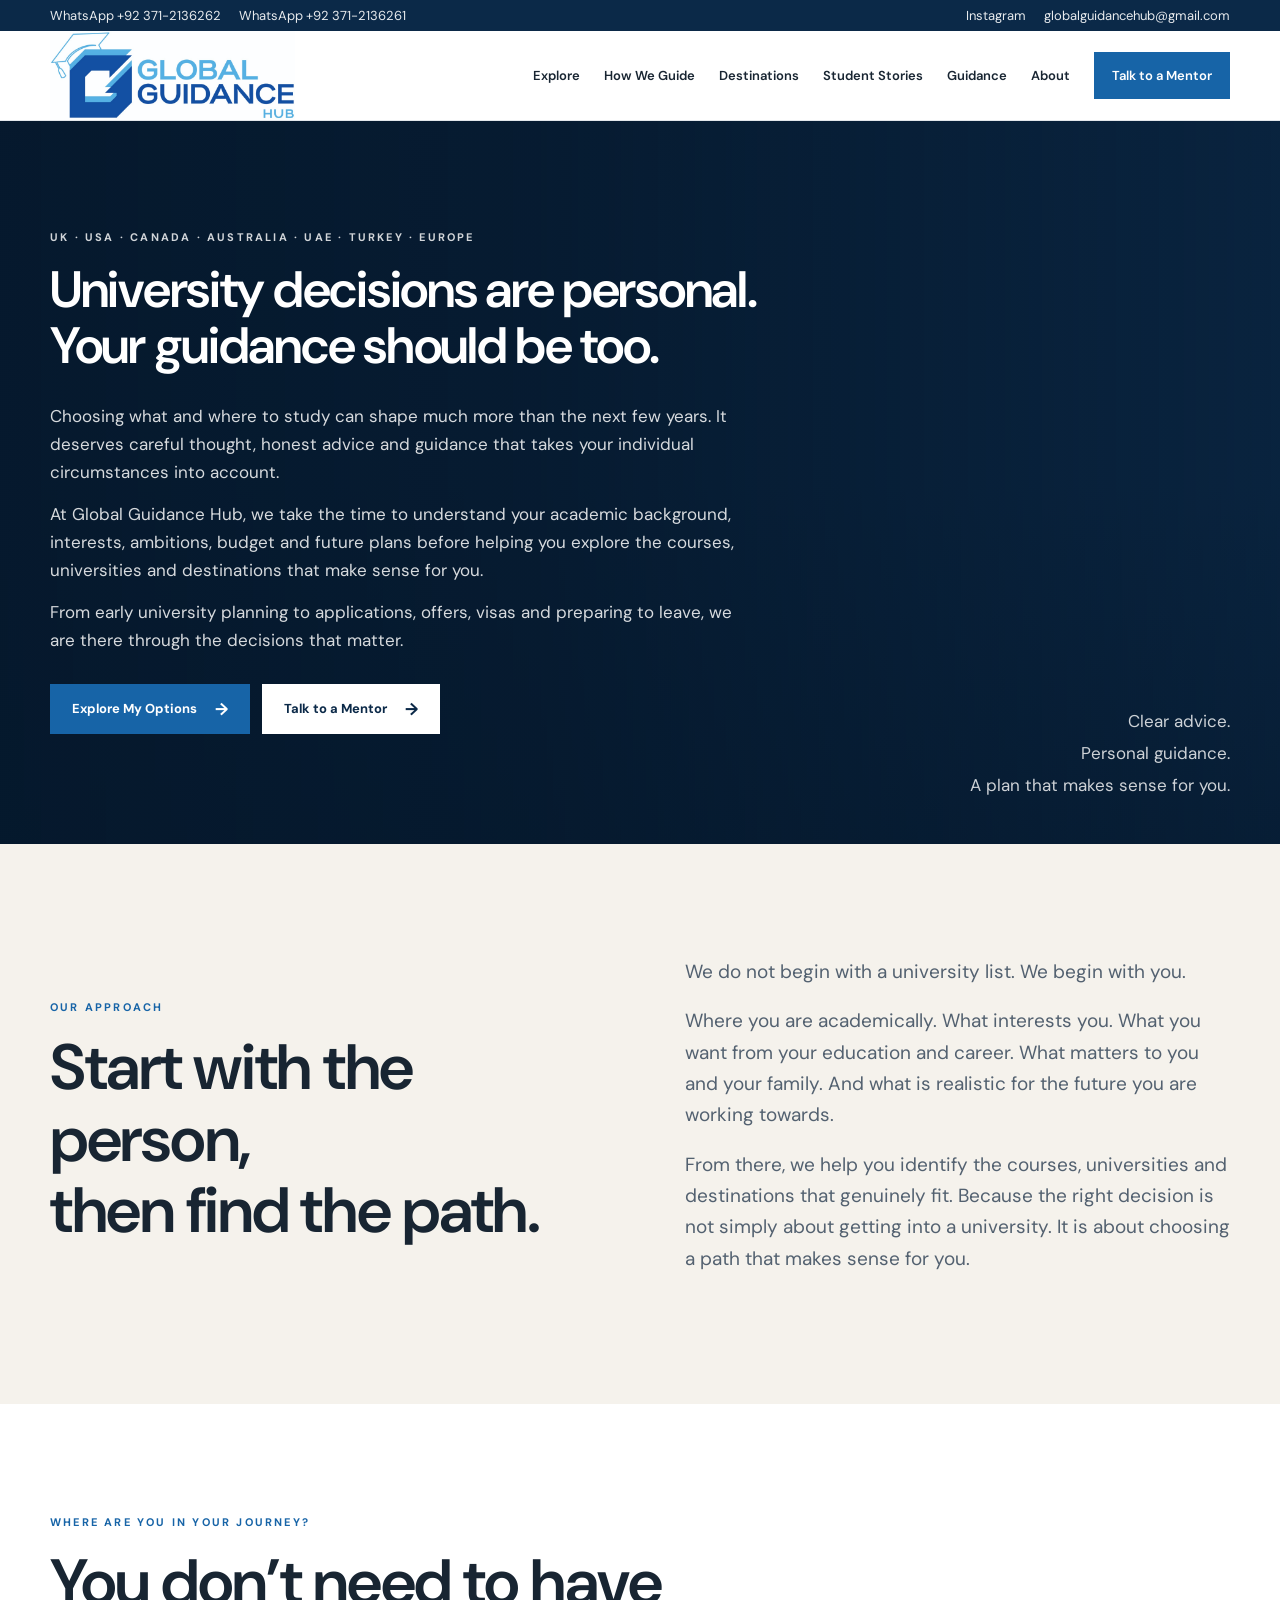
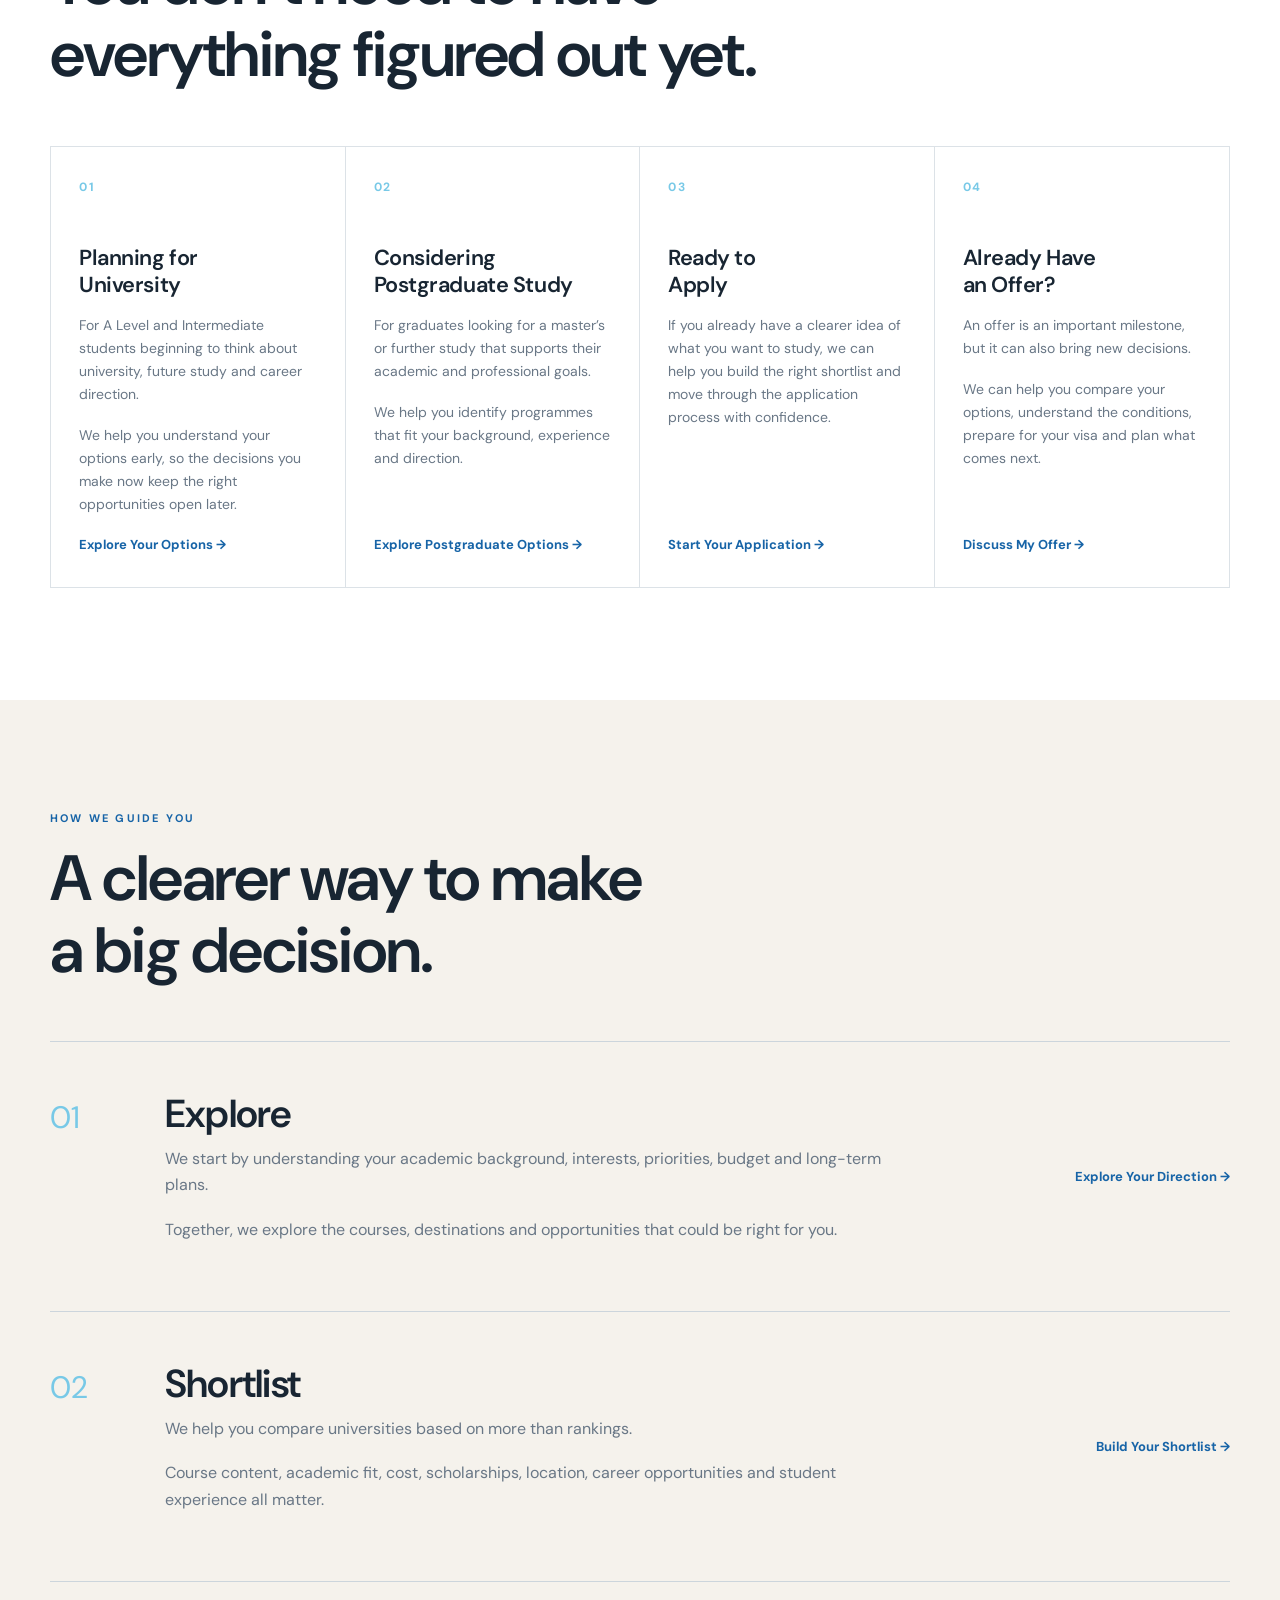
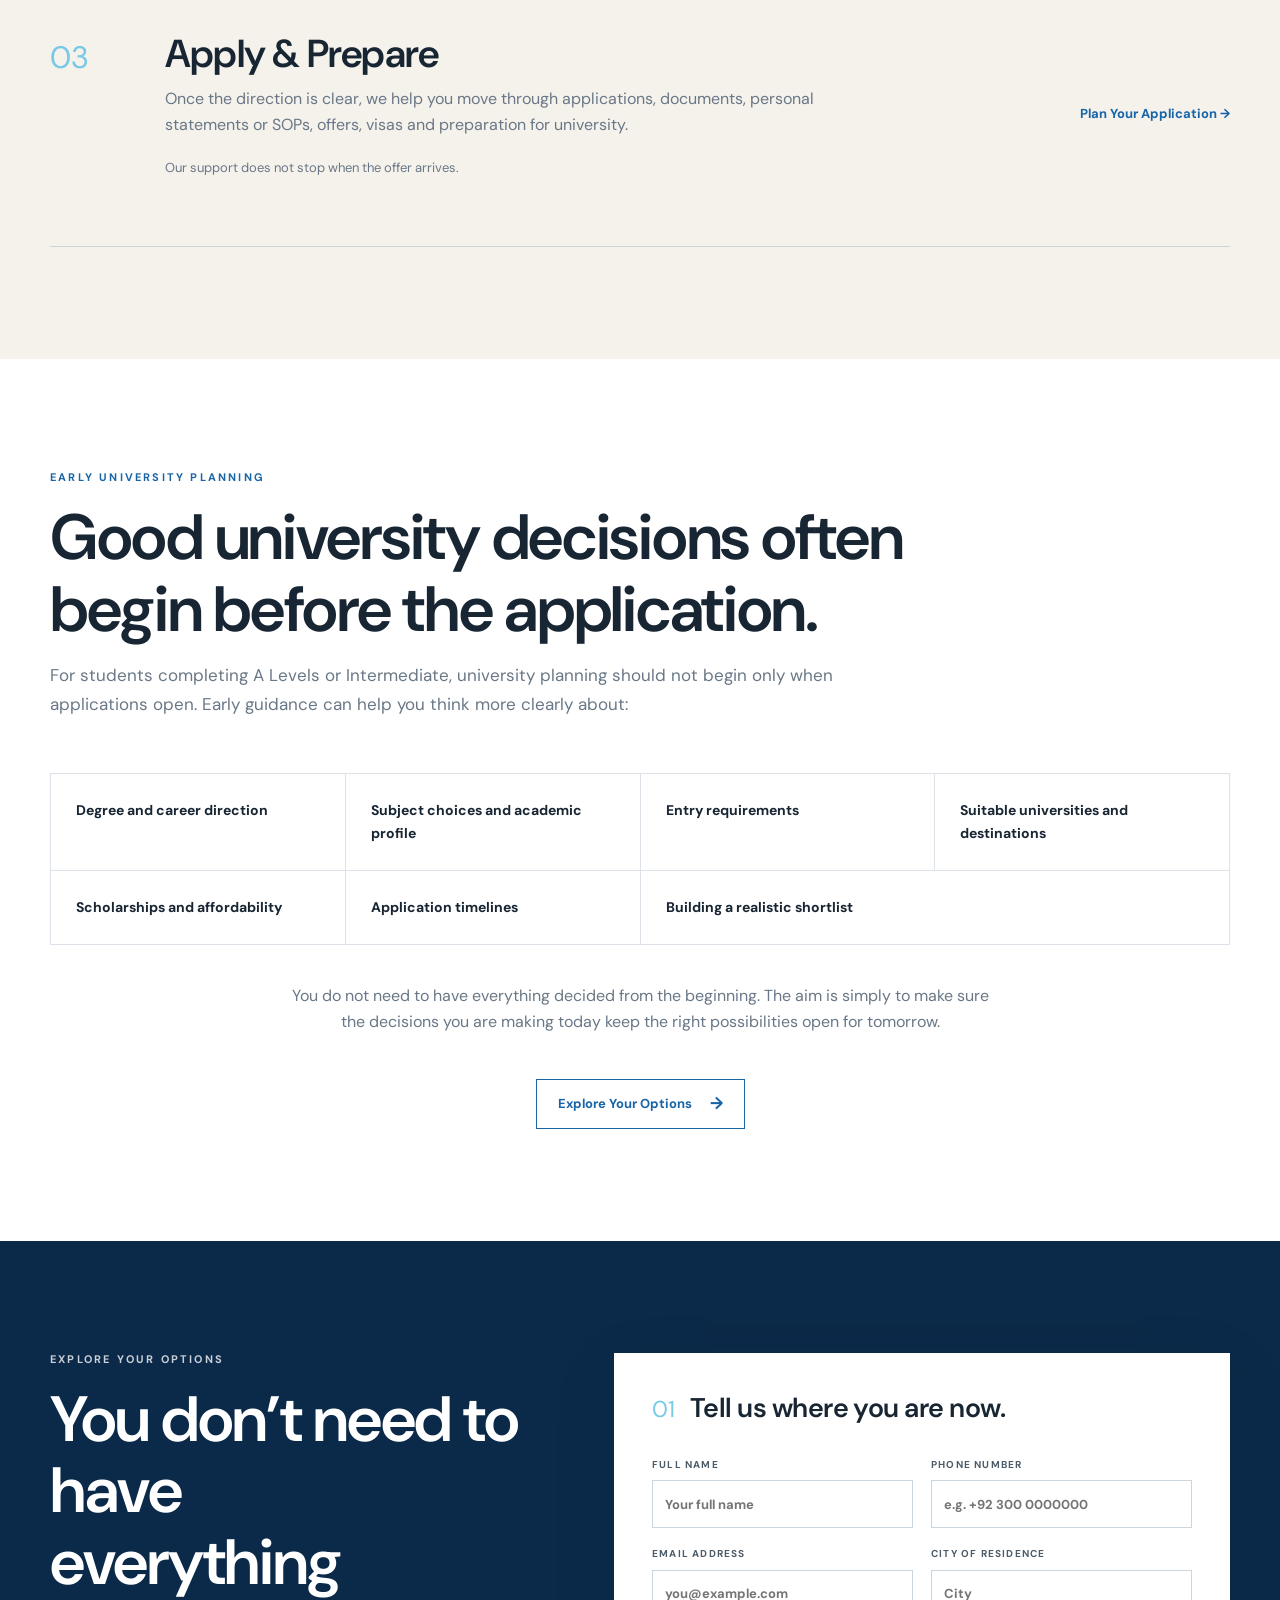
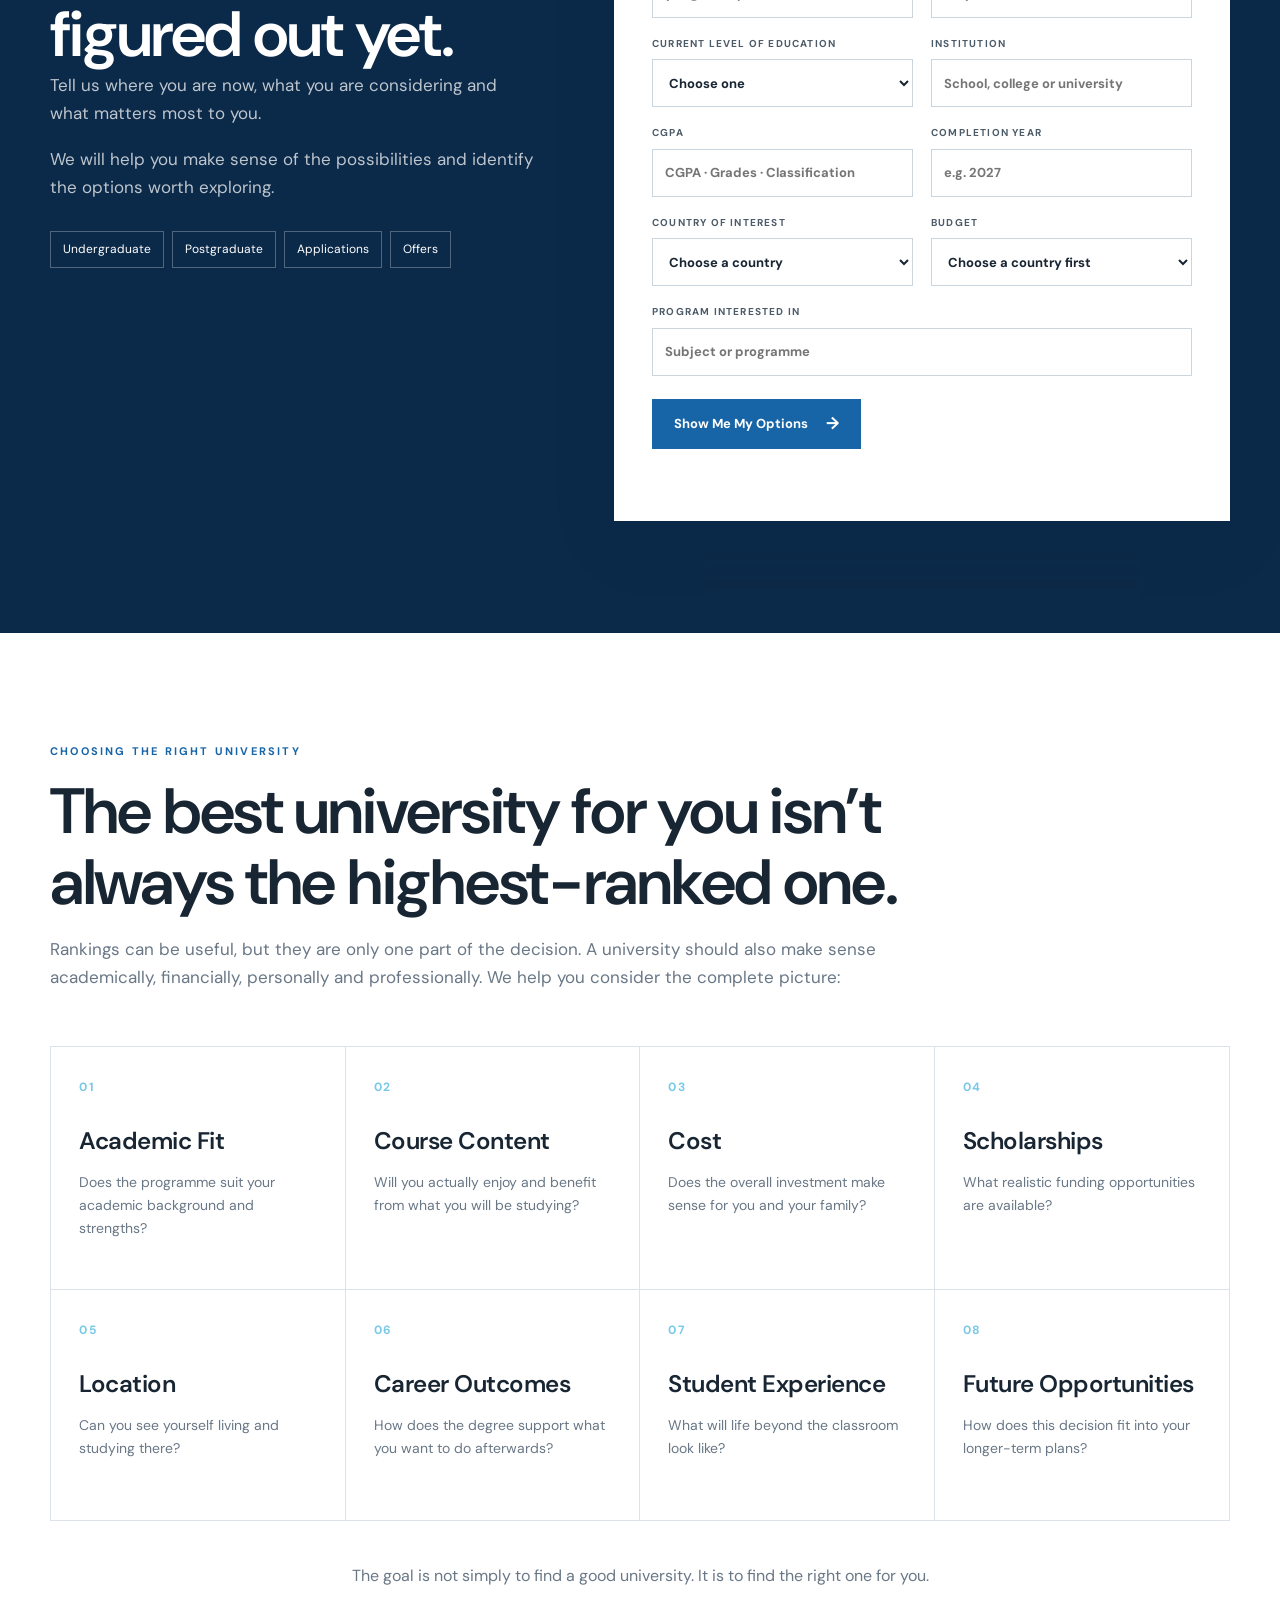
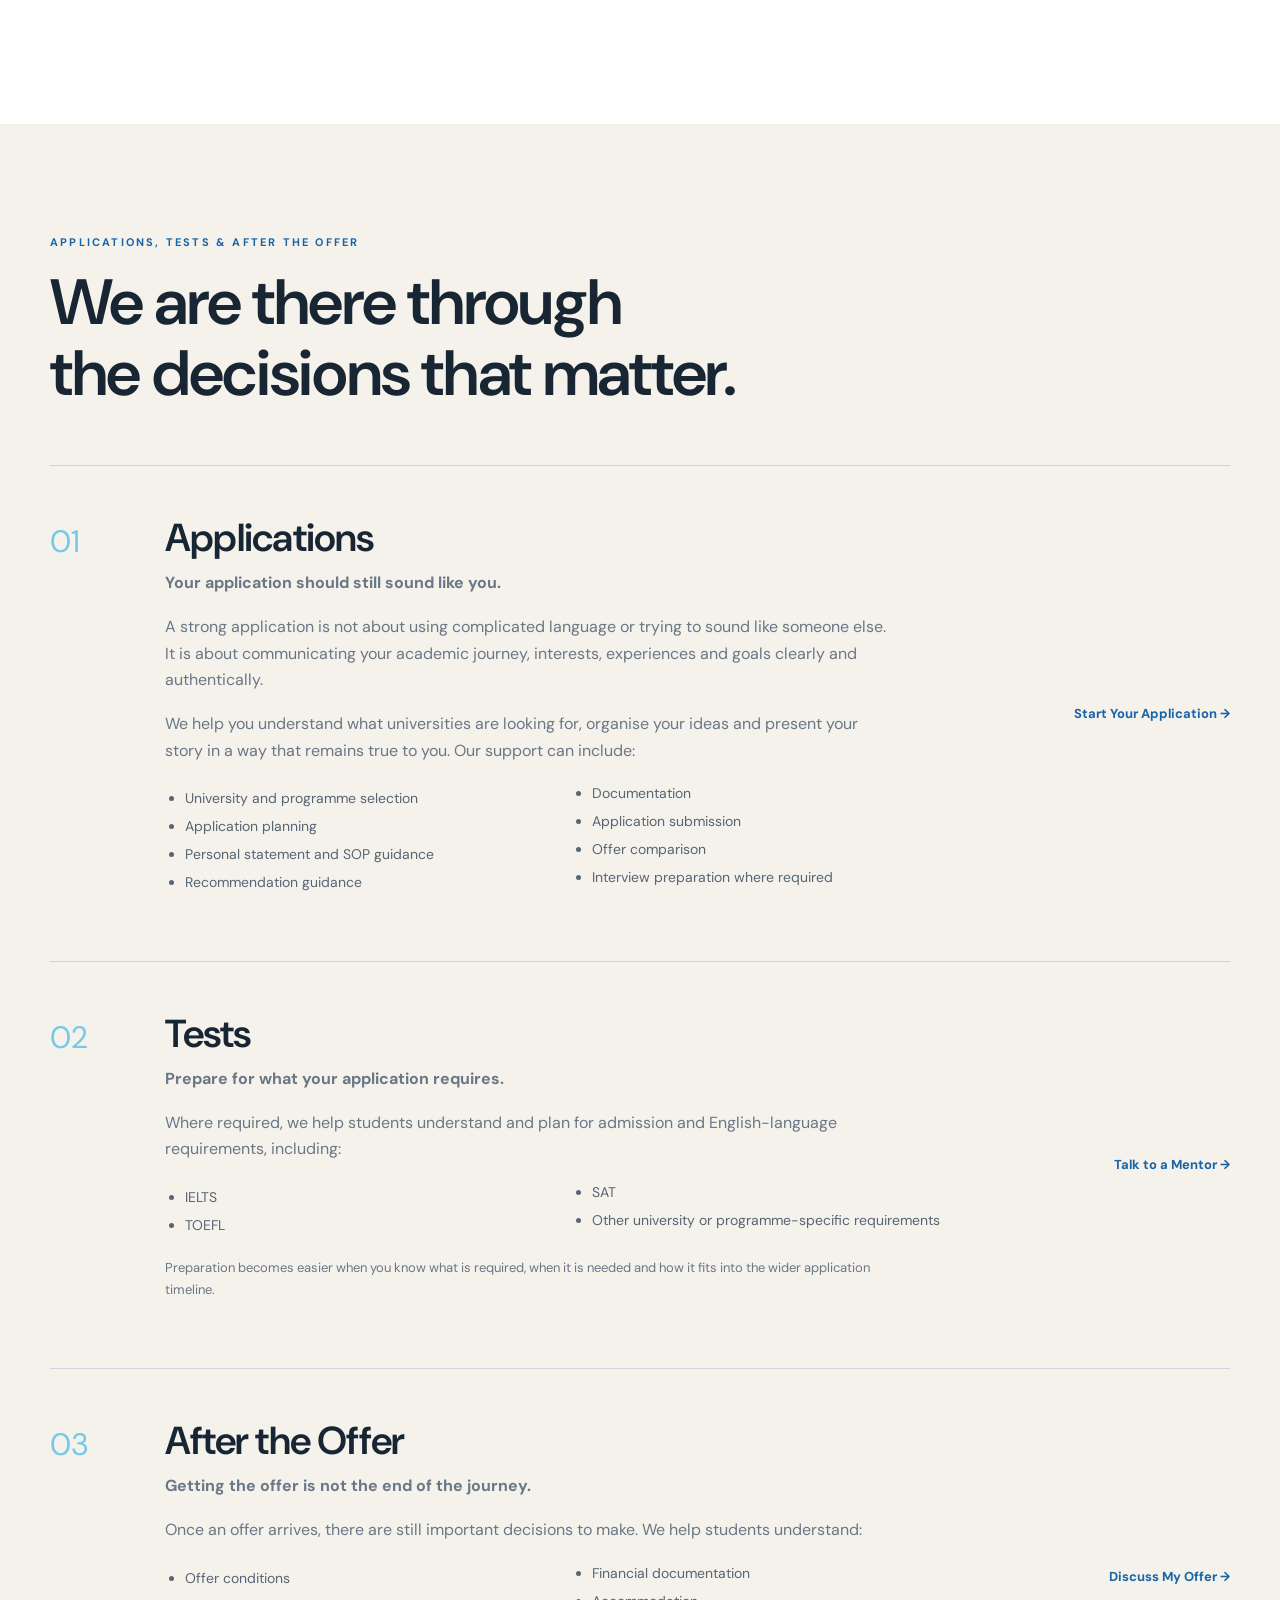
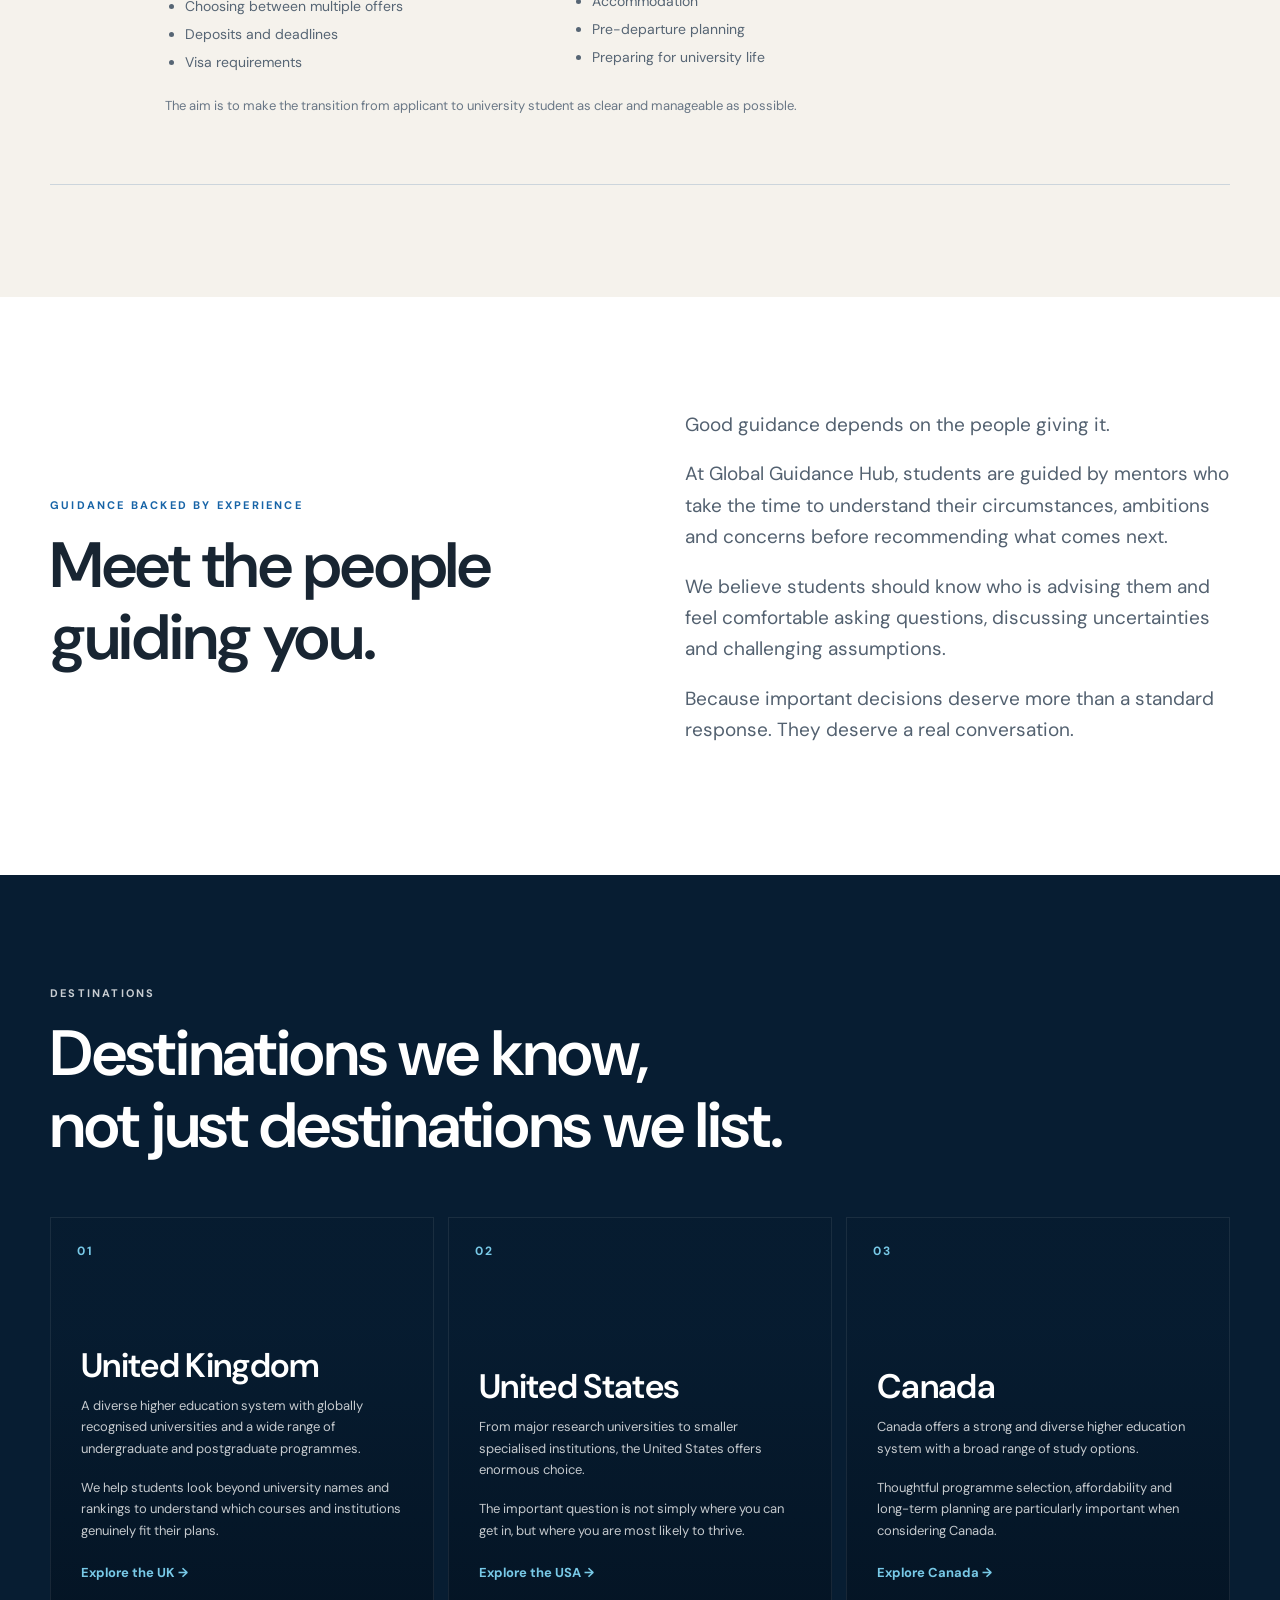
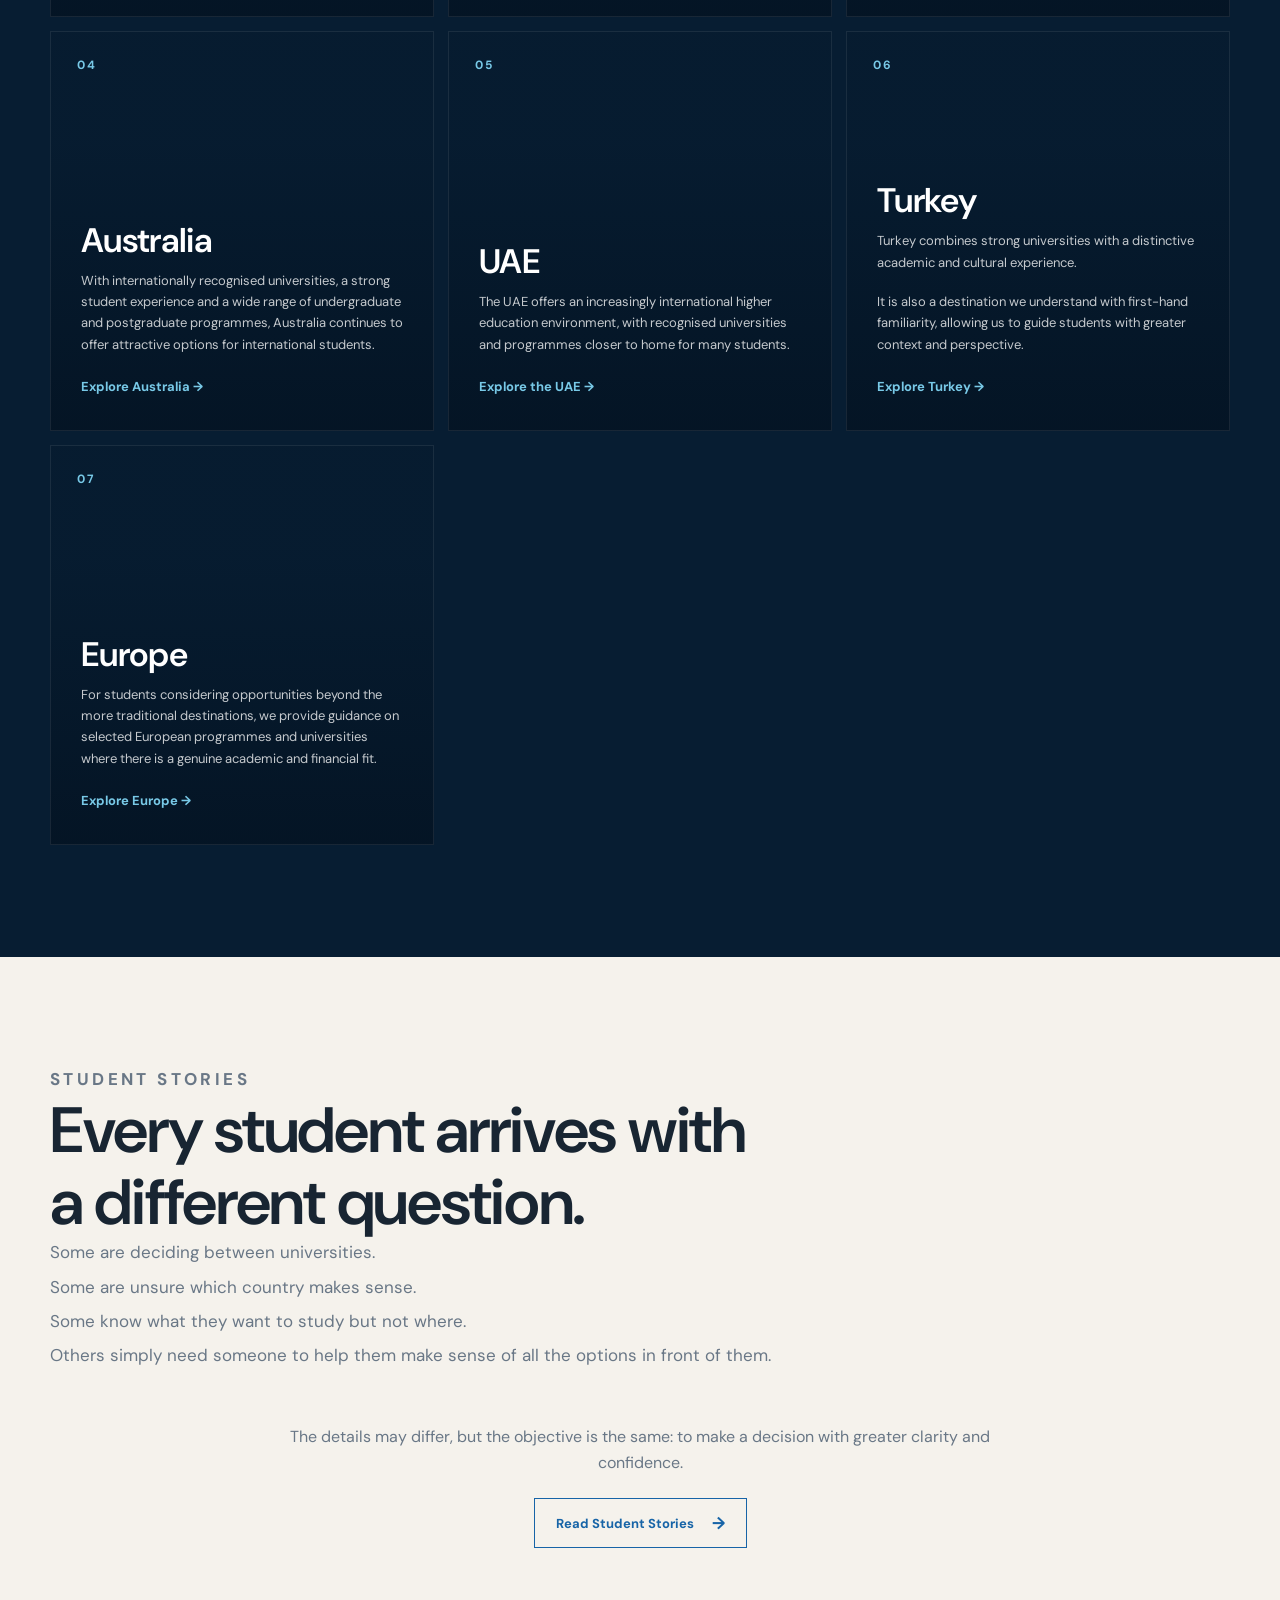
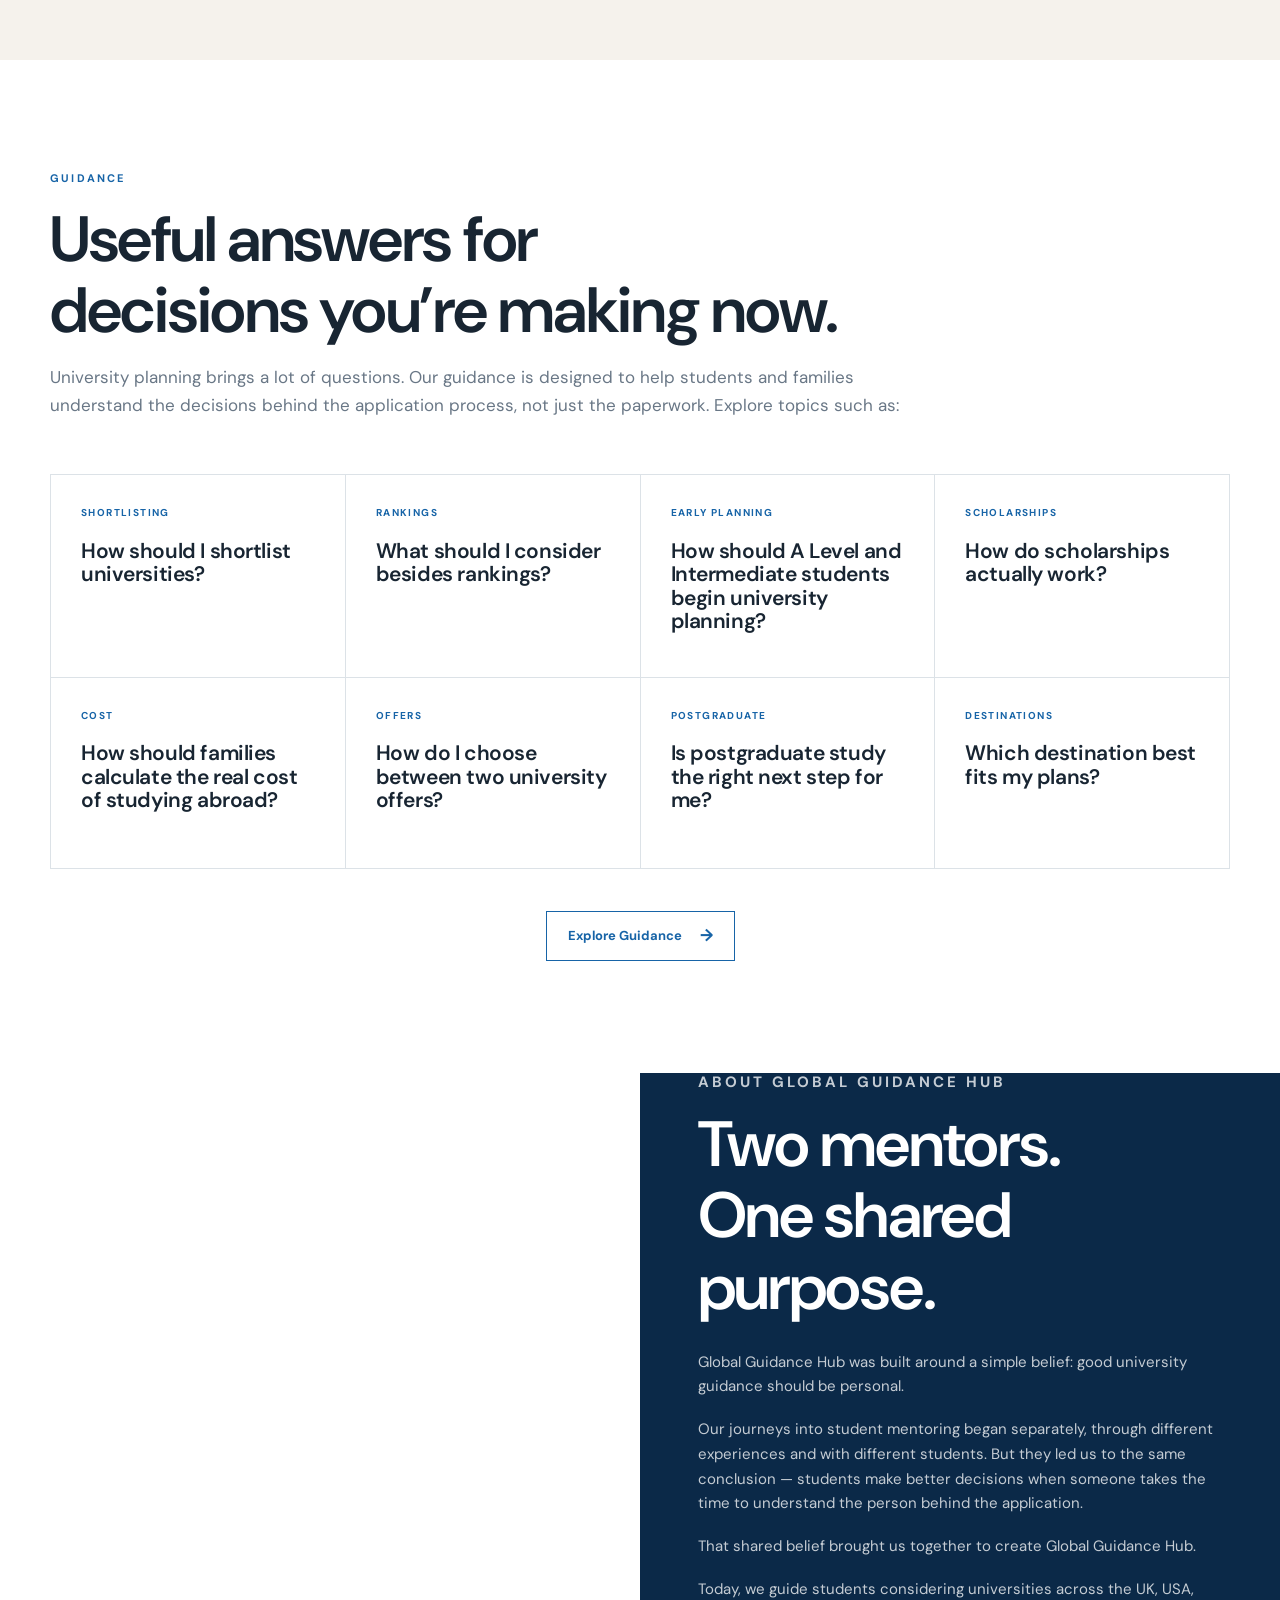
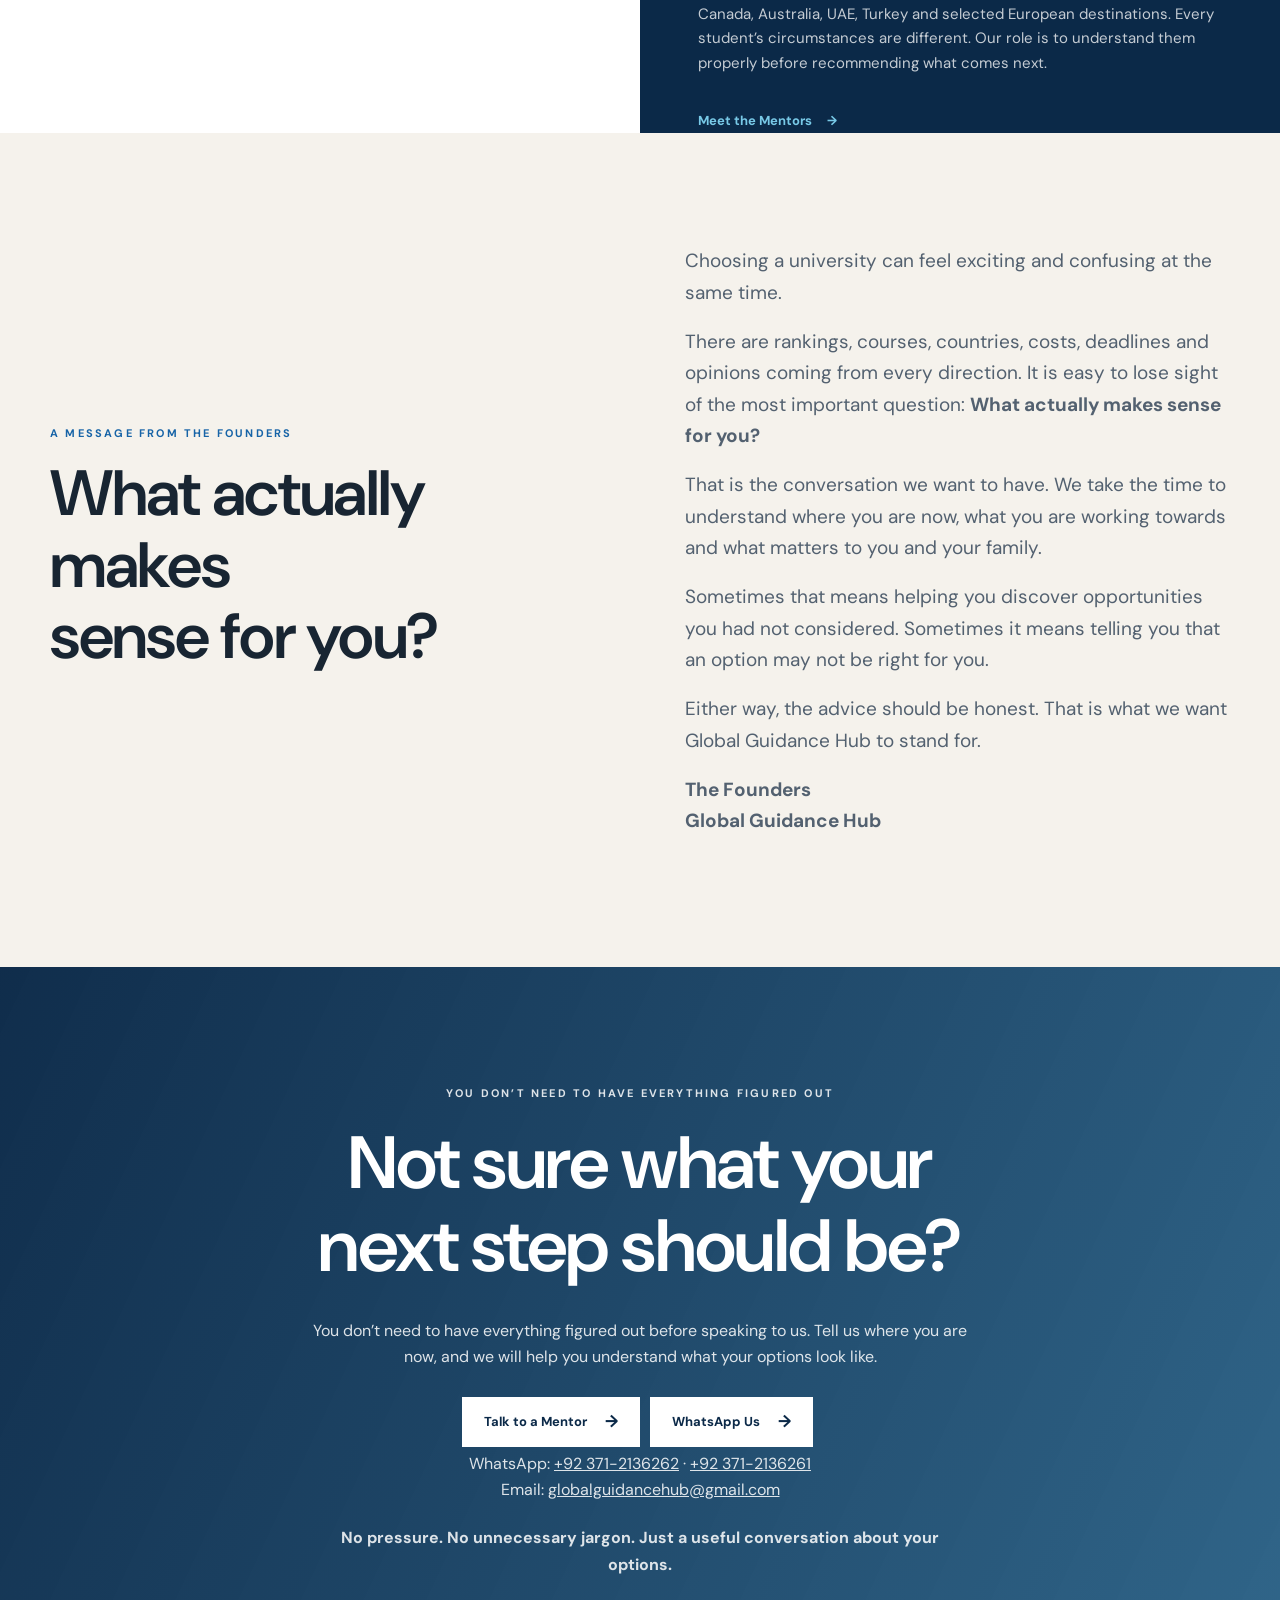
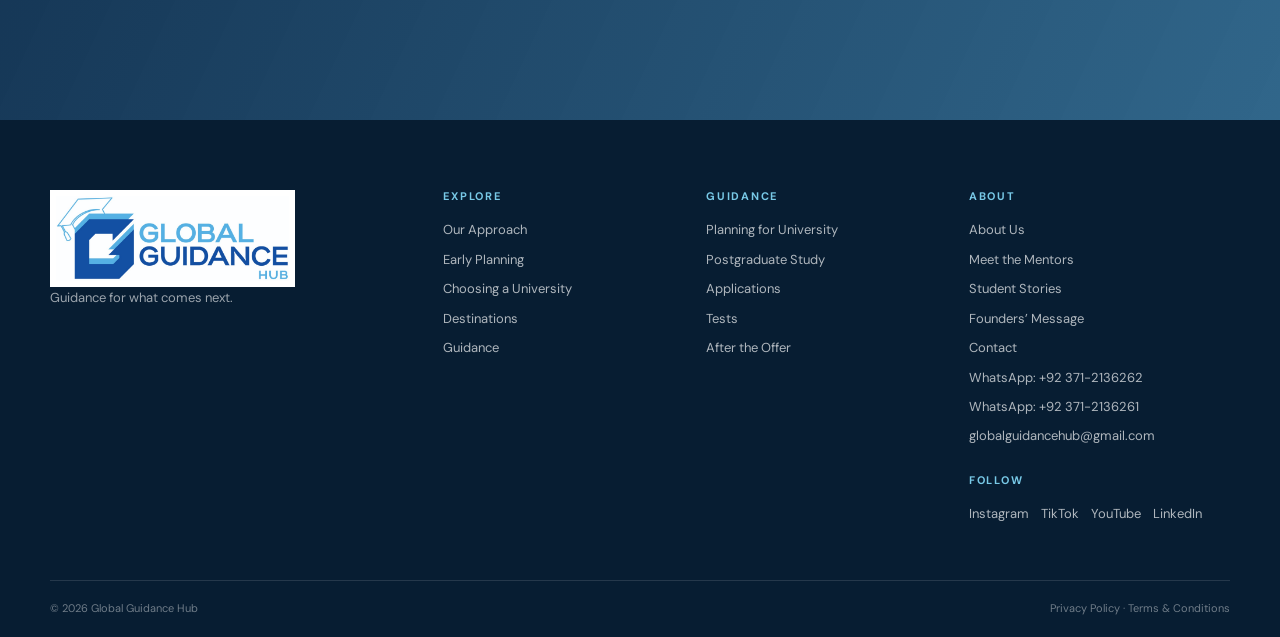
==== commit 6a5ae598: "Refactor styles and update font links in index.html Updated font links and added styles for quick li" ====
--- a/index.html
+++ b/index.html
@@ -9,11 +9,73 @@
 
   <link rel="preconnect" href="https://fonts.googleapis.com">
   <link rel="preconnect" href="https://fonts.gstatic.com" crossorigin>
-  <link href="https://fonts.googleapis.com/css2?family=DM+Sans:wght@400;500;600;700&family=Playfair+Display:ital,wght@0,500;0,600;0,700;1,500;1,600&display=swap" rel="stylesheet">
+  <link href="https://fonts.googleapis.com/css2?family=DM+Sans:wght@400;500;600;700&display=swap" rel="stylesheet">
 
   <link rel="stylesheet" href="style.css">
+  <style>
+    .quick-links{background:#0b2948;color:#fff;font-family:"DM Sans",Arial,sans-serif;font-size:13px;line-height:1}
+    .quick-links .container{display:flex;flex-wrap:wrap;justify-content:space-between;align-items:center;gap:6px 22px;padding-top:9px;padding-bottom:9px}
+    .quick-links span{display:flex;flex-wrap:wrap;gap:6px 18px}
+    .quick-links a{color:#fff;text-decoration:none;opacity:.9;white-space:nowrap}
+    .quick-links a:hover{opacity:1;text-decoration:underline}
+    @media(max-width:700px){.quick-links{font-size:12px}.quick-links .container{justify-content:center}}
+
+    /* layout fixes for the longer headline and card alignment */
+    .hero .hero-copy h1{font-size:clamp(34px,4vw,58px)!important;line-height:1.1!important}
+    .hero .hero-copy .hero-text{margin-bottom:14px}
+    #explore .stage-card,#choosing .stage-card{display:flex;flex-direction:column}
+    #explore .stage-card h3{font-size:clamp(21px,1.7vw,25px);line-height:1.2;min-height:2.4em}
+    #explore .stage-card a{margin-top:auto}
+    .final-cta .button{margin:4px 6px 4px 0}
+    .final-cta p a{color:inherit;text-decoration:underline}
+
+    /* spacing fixes (added after reviewing style.css) */
+    :root{--dark:#071d32}
+    #mentors{background:#fff}
+    #choosing .stage-card{min-height:230px;border-right:1px solid var(--line);border-bottom:1px solid var(--line)}
+    #choosing .stage-card h3{margin-top:30px;font-size:24px}
+    #choosing .stage-card:nth-child(4n){border-right:0}
+    #choosing .stage-card:nth-child(n+5){border-bottom:0}
+    #choosing .center p,.stories-section .center p{max-width:720px;margin:0 auto 22px;color:var(--muted)}
+    .stories-section .section-head p{color:var(--muted);font-size:17px;margin:0 0 6px}
+    .guide-card{min-height:190px}
+    .guide-card h3{font-size:21px}
+    .final-cta p{max-width:660px;margin:0 auto 22px;color:rgba(255,255,255,.85)}
+    @media(min-width:1081px){.guide-grid{grid-template-columns:repeat(4,1fr)}}
+    @media(min-width:681px){#early-planning .fit-grid div:last-child{grid-column:span 2}}
+    @media(max-width:1080px){
+      #choosing .stage-card:nth-child(4n){border-right:1px solid var(--line)}
+      #choosing .stage-card:nth-child(2n){border-right:0}
+      #choosing .stage-card:nth-child(n+5){border-bottom:1px solid var(--line)}
+      #choosing .stage-card:nth-child(n+7){border-bottom:0}
+    }
+    @media(max-width:680px){
+      #choosing .stage-card{border-right:0}
+      #choosing .stage-card:nth-child(n){border-bottom:1px solid var(--line)}
+      #choosing .stage-card:last-child{border-bottom:0}
+    }
+
+    /* single font (DM Sans) everywhere, no italics */
+    :root{--serif:var(--sans)}
+    em,h1 em,h2 em,h3 em,.process-note,.no-pressure{font-style:normal!important;font-weight:inherit}
+    h1,h2,h3{letter-spacing:-.02em}
+    .hero .hero-copy h1{letter-spacing:-.025em}
+  </style>
 </head>
 <body>
+
+<div class="quick-links">
+  <div class="container">
+    <span>
+      <a href="https://wa.me/923712136262" target="_blank" rel="noopener">WhatsApp +92 371-2136262</a>
+      <a href="https://wa.me/923712136261" target="_blank" rel="noopener">WhatsApp +92 371-2136261</a>
+    </span>
+    <span>
+      <a href="https://www.instagram.com/global.guidance.hub/" target="_blank" rel="noopener">Instagram</a>
+      <a href="mailto:globalguidancehub@gmail.com">globalguidancehub@gmail.com</a>
+    </span>
+  </div>
+</div>
 
 <header class="site-header" id="top">
   <div class="container nav-wrap">
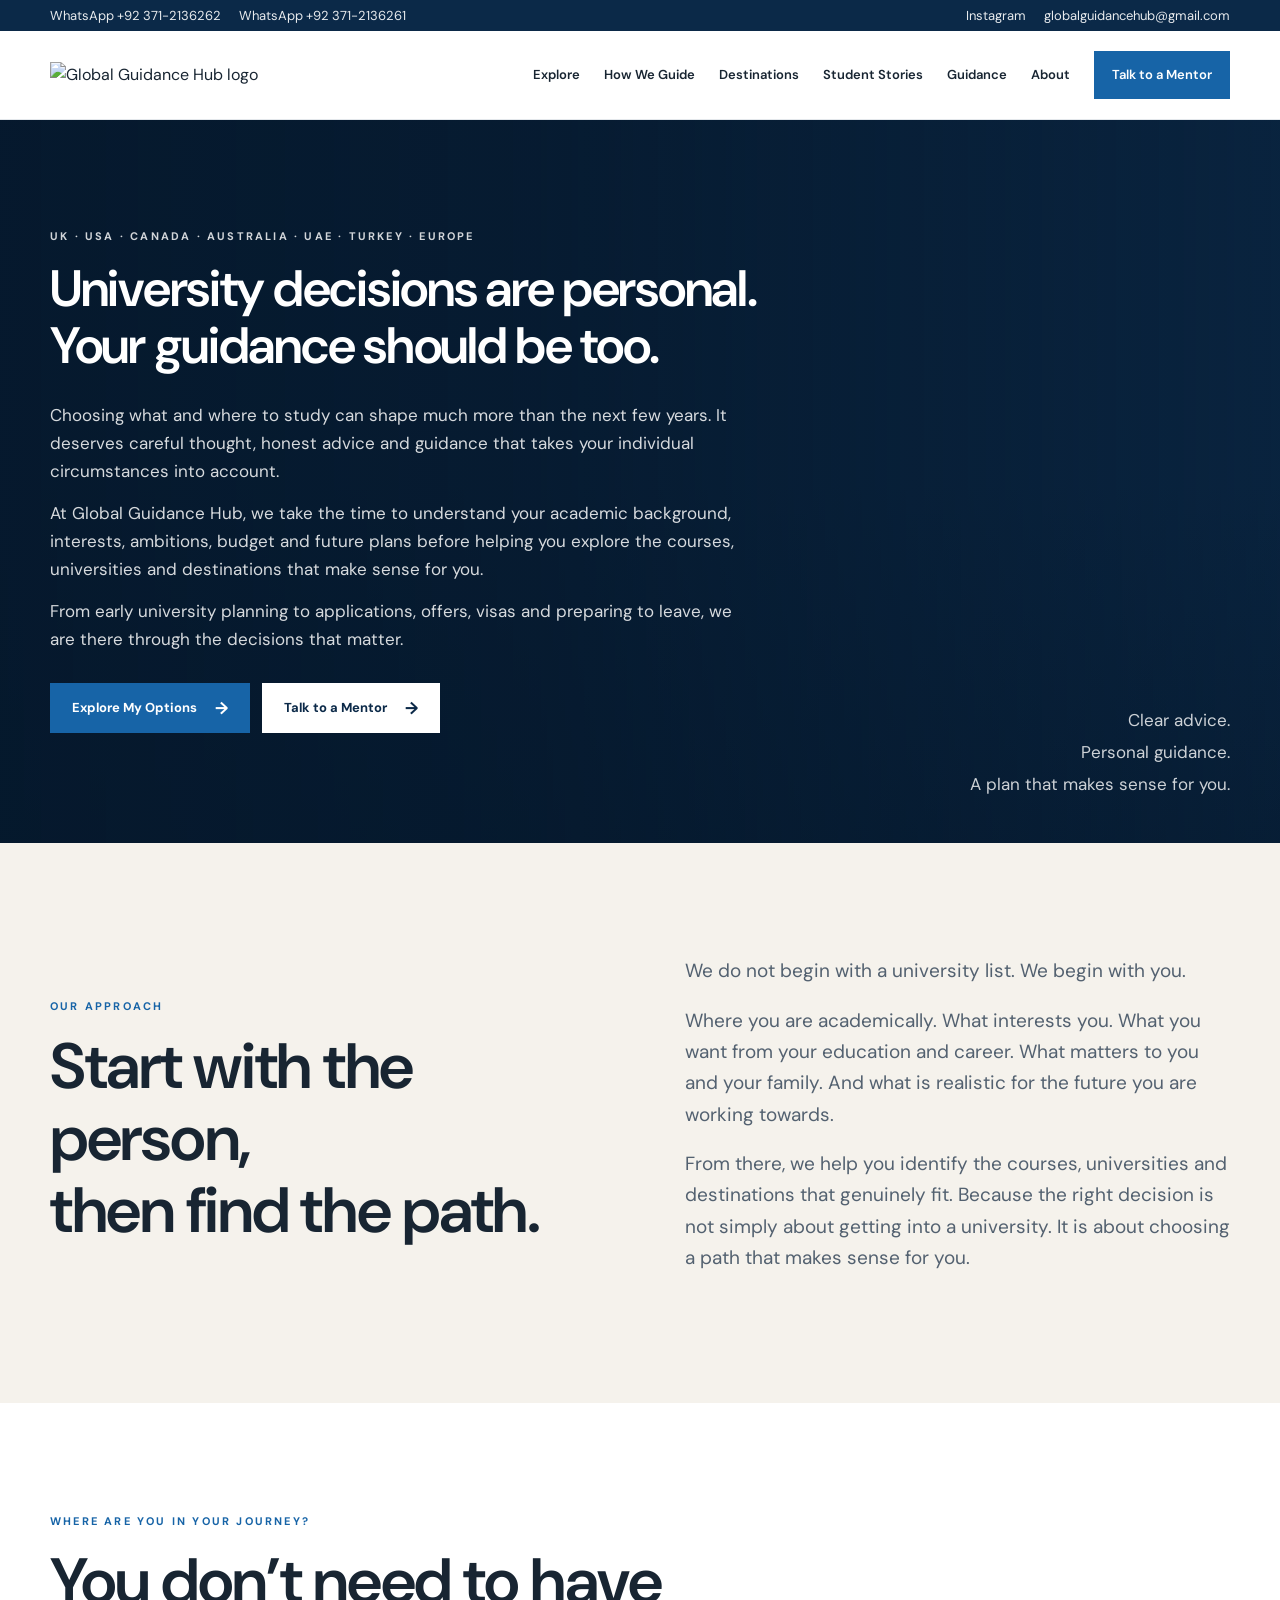
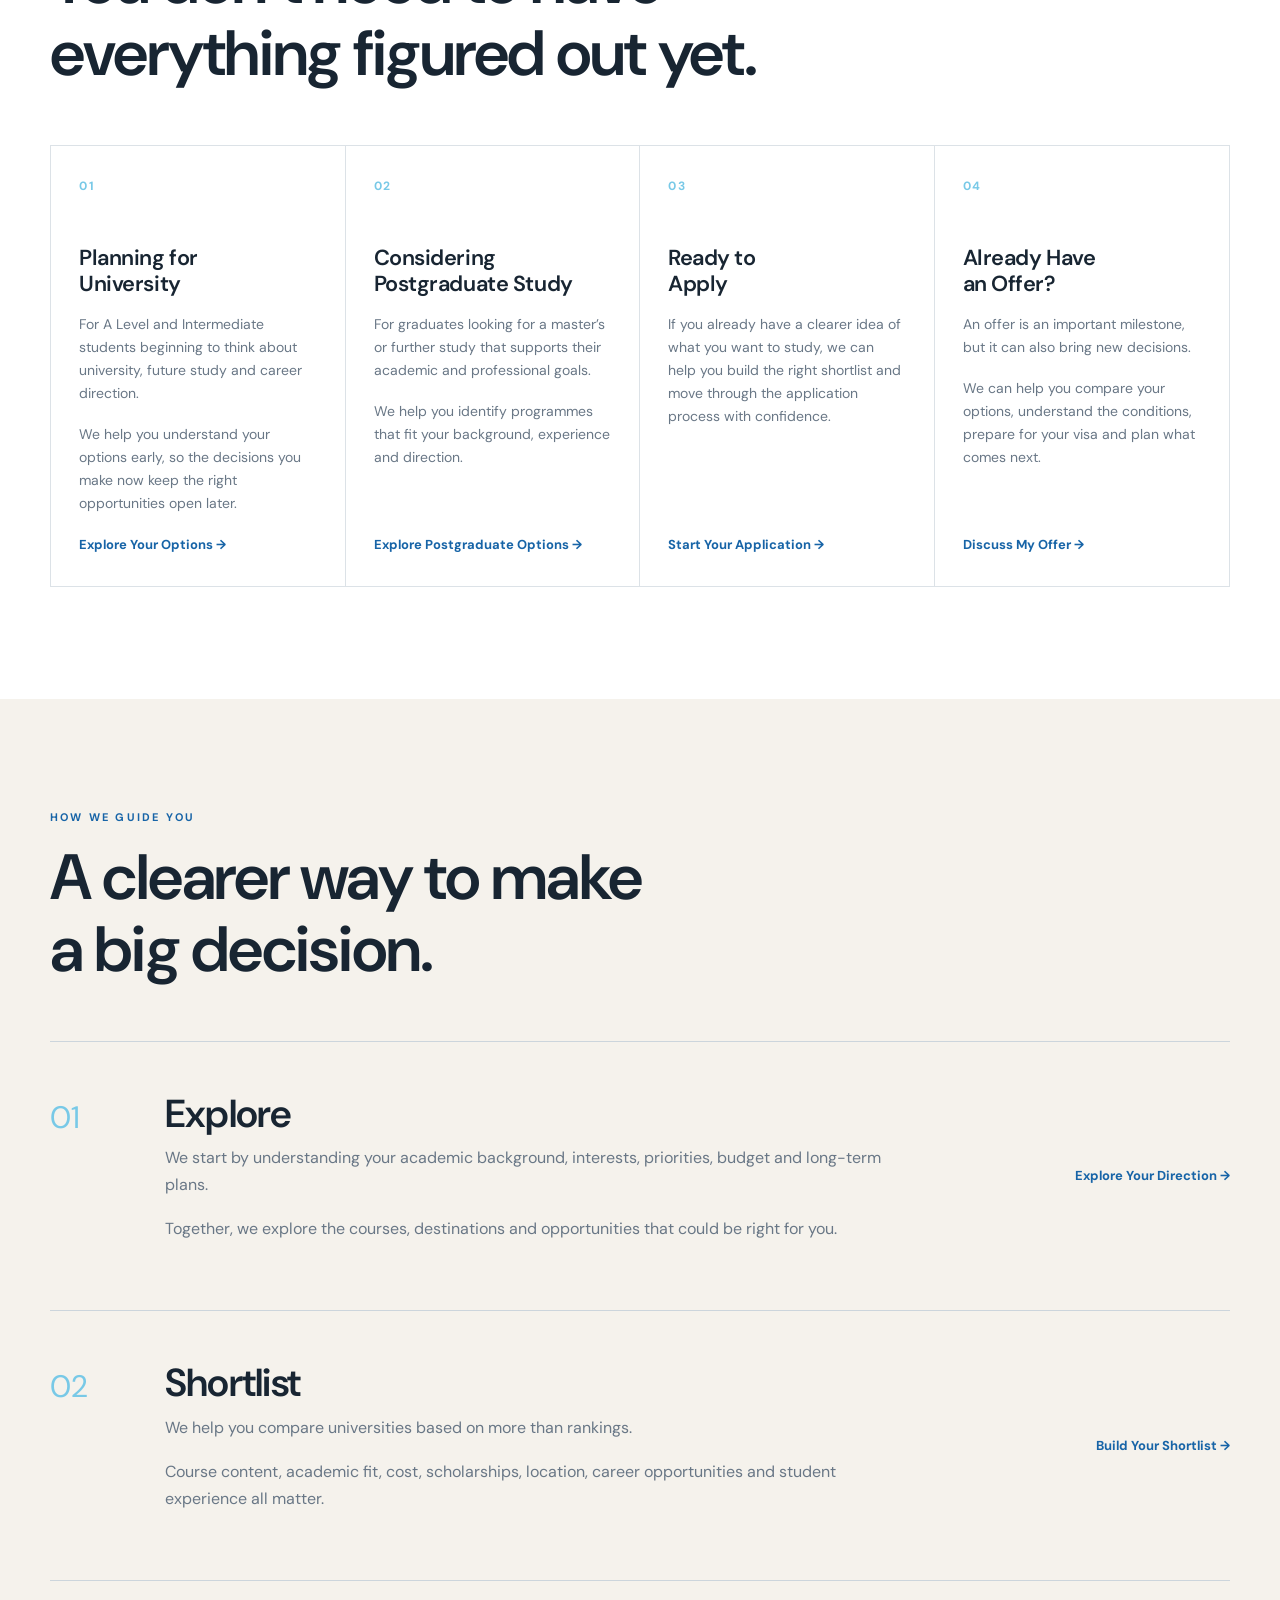
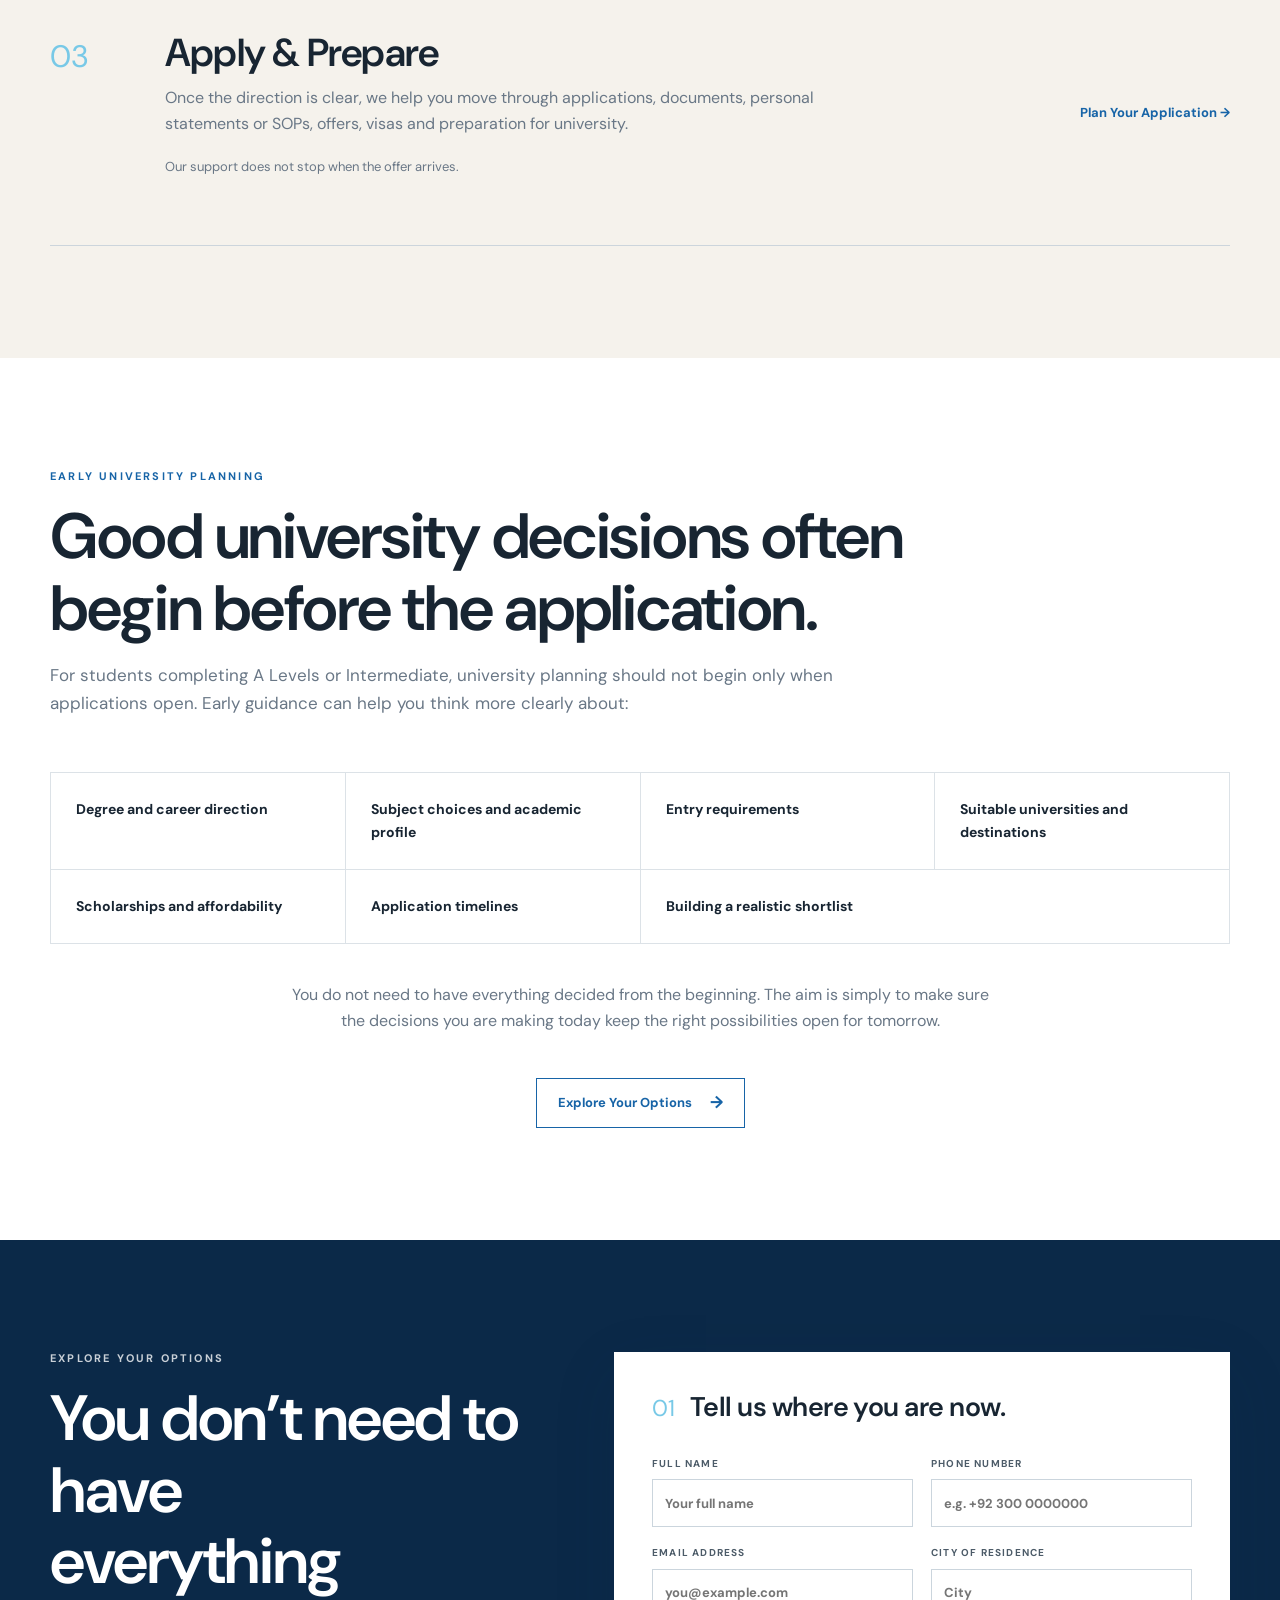
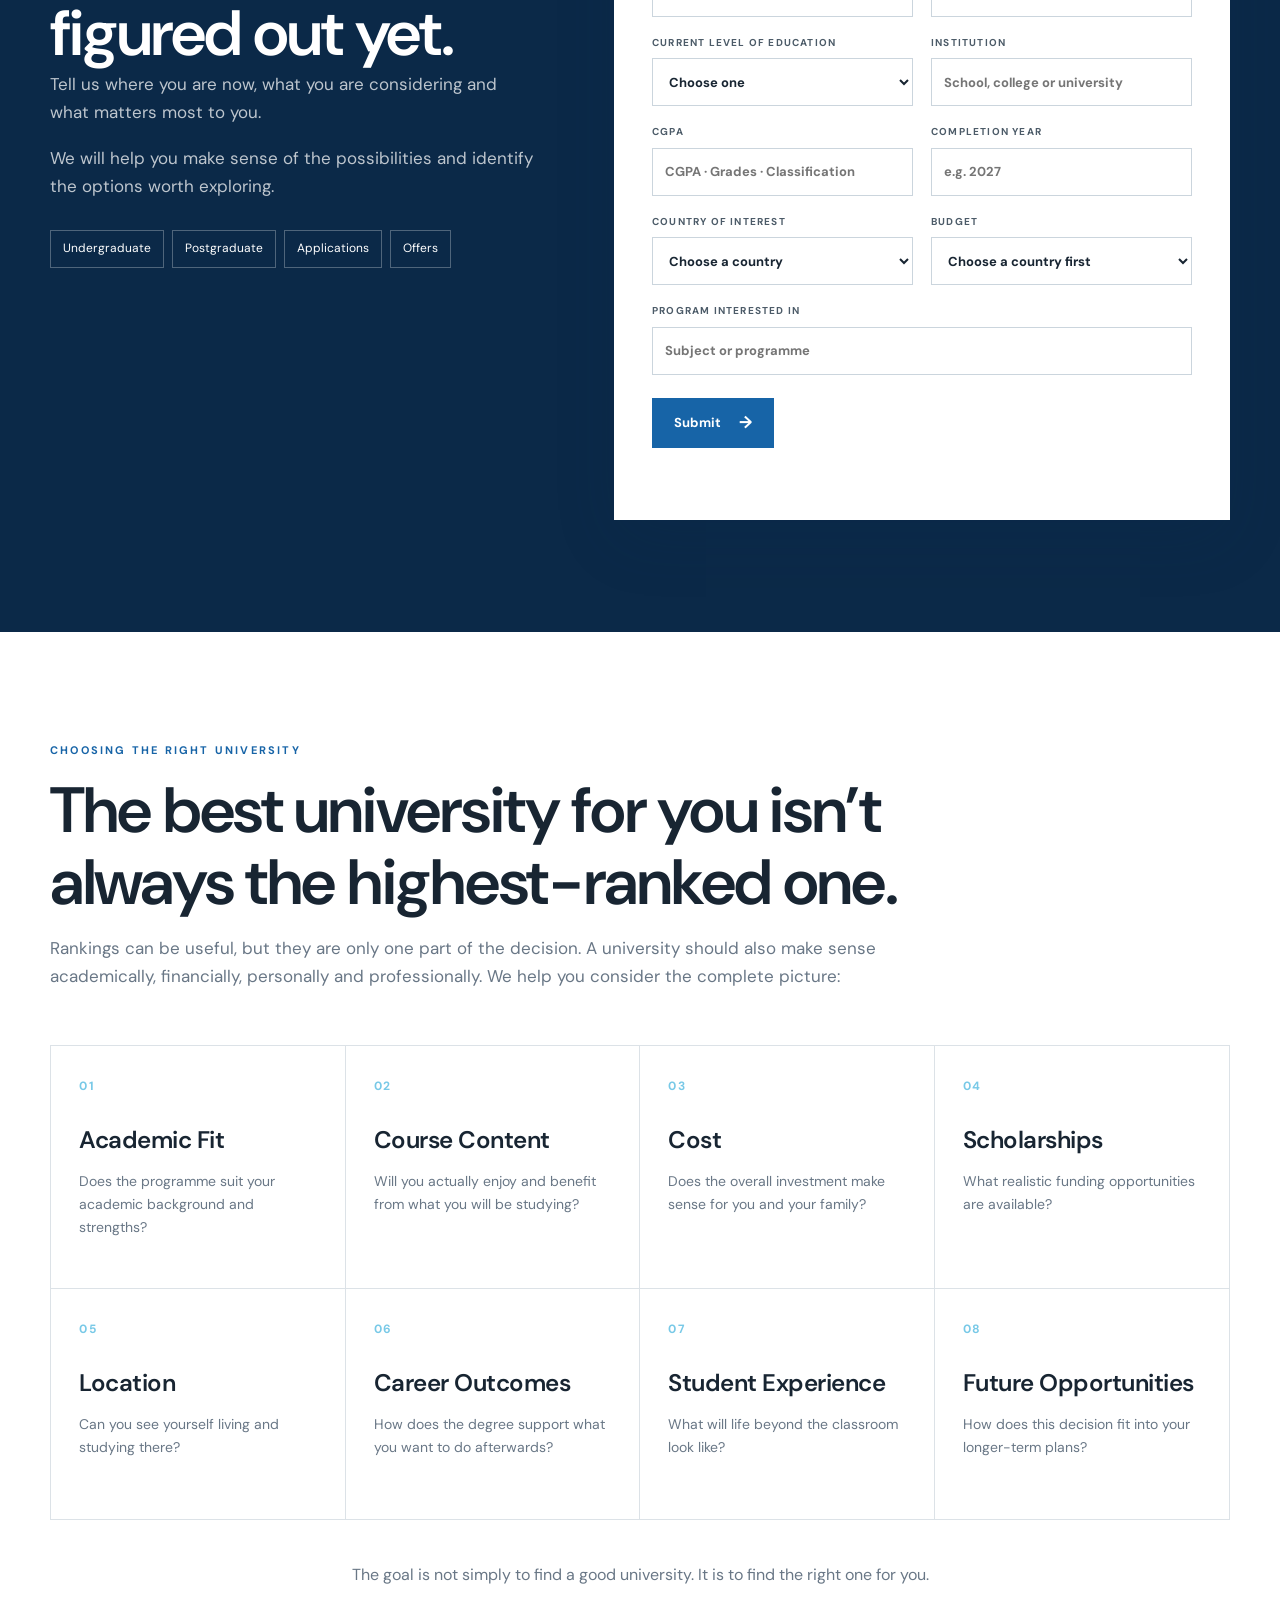
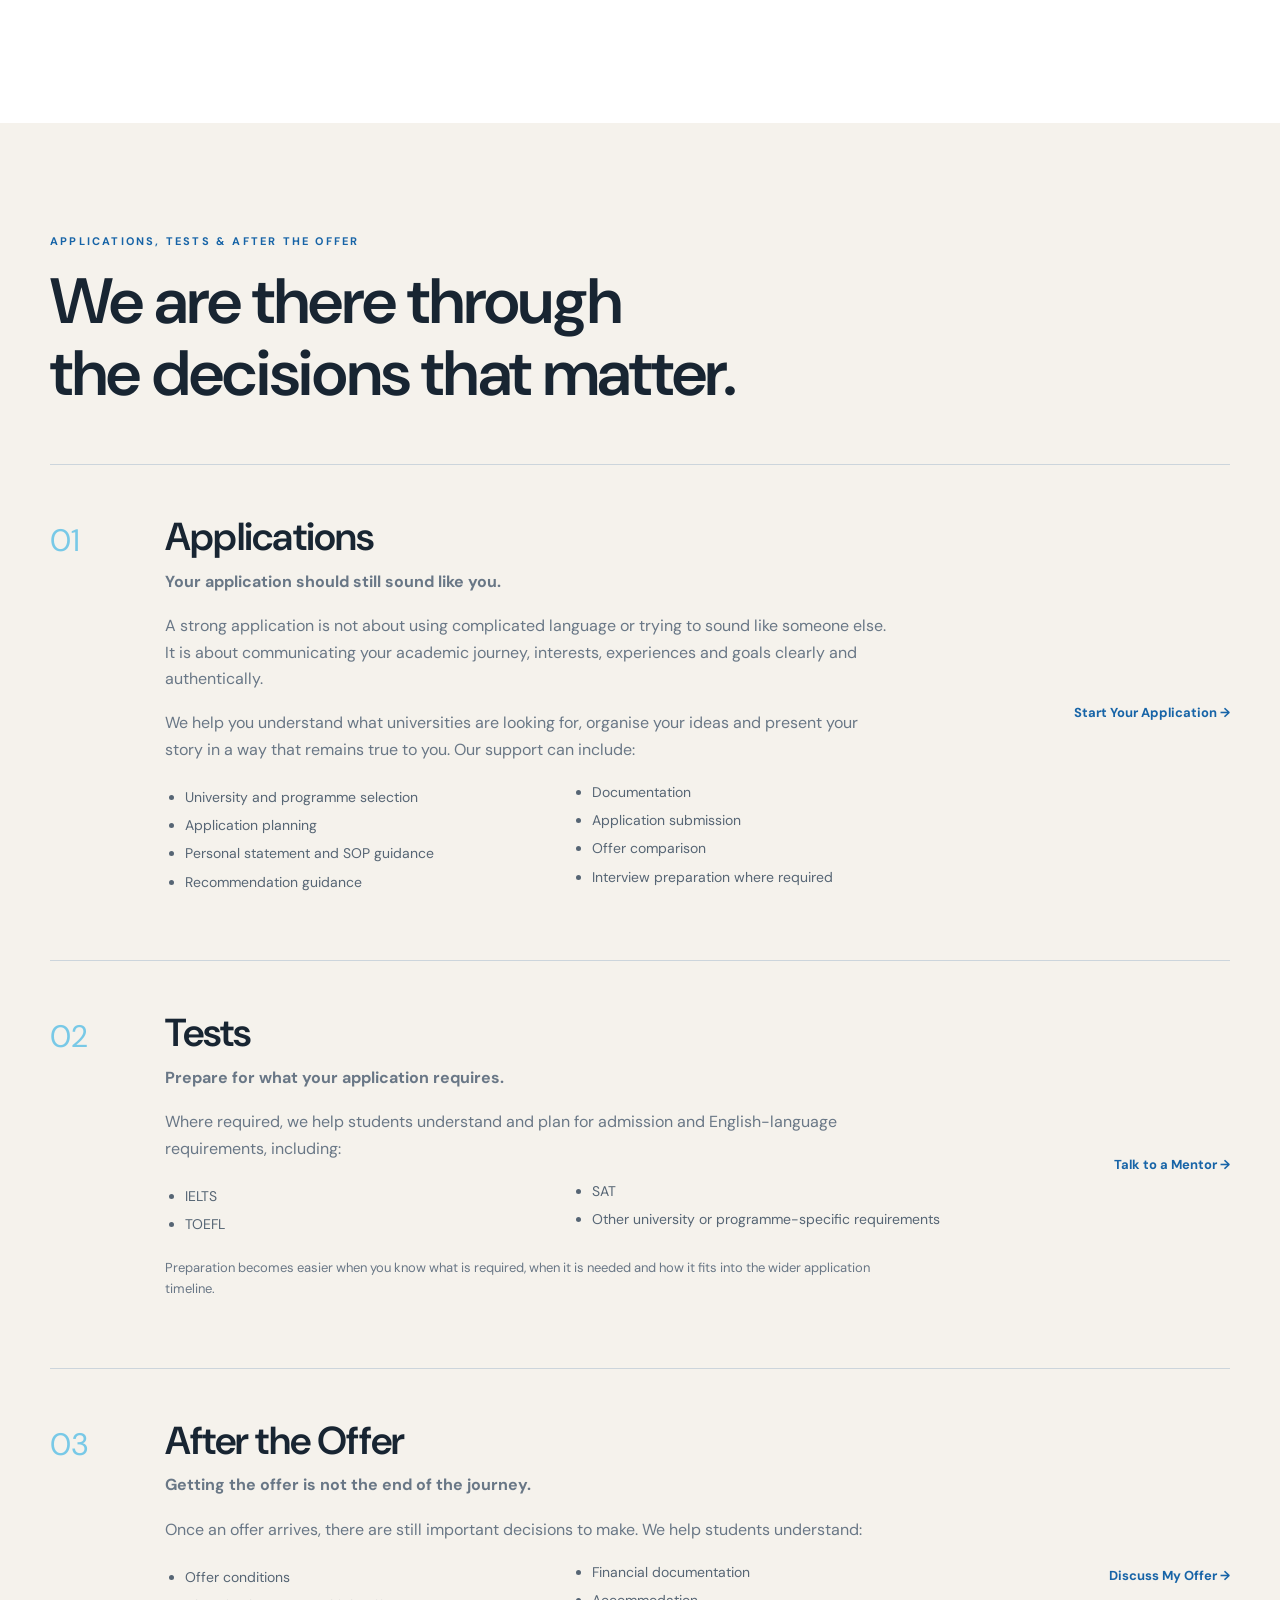
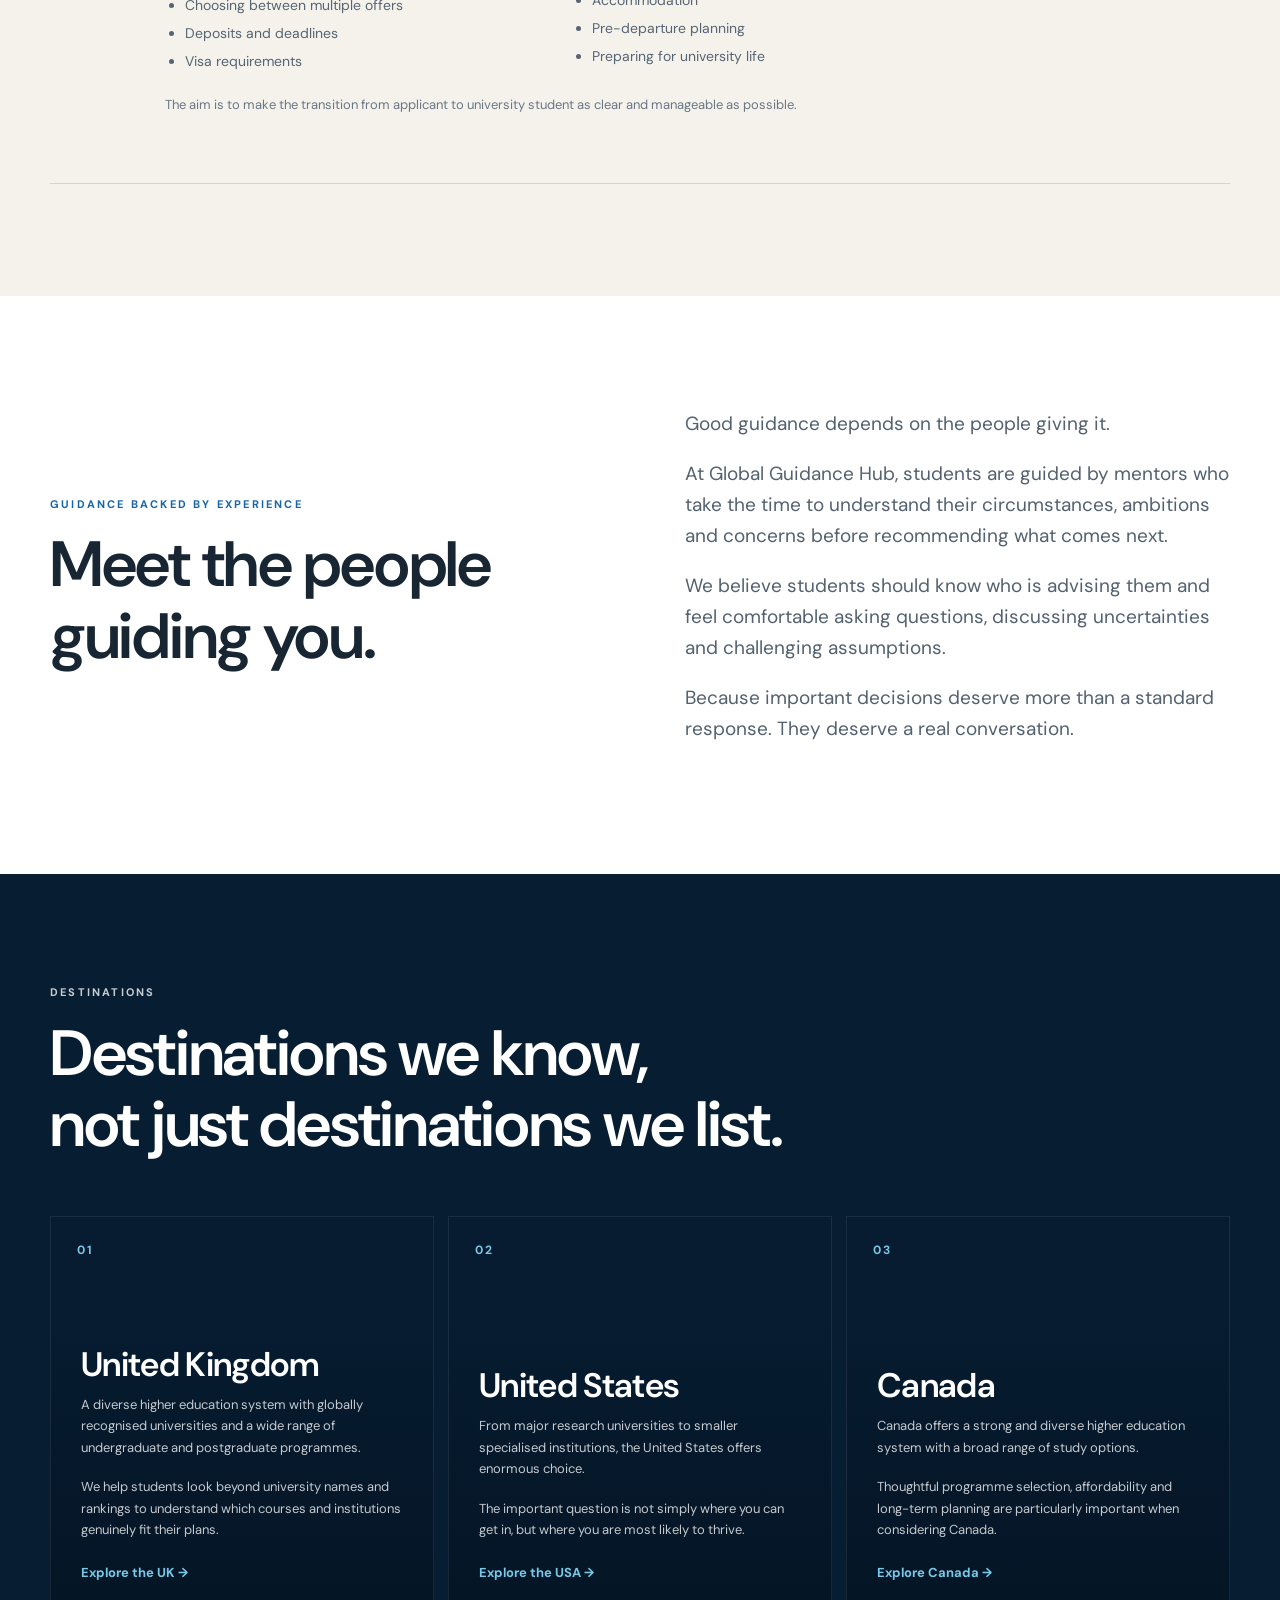
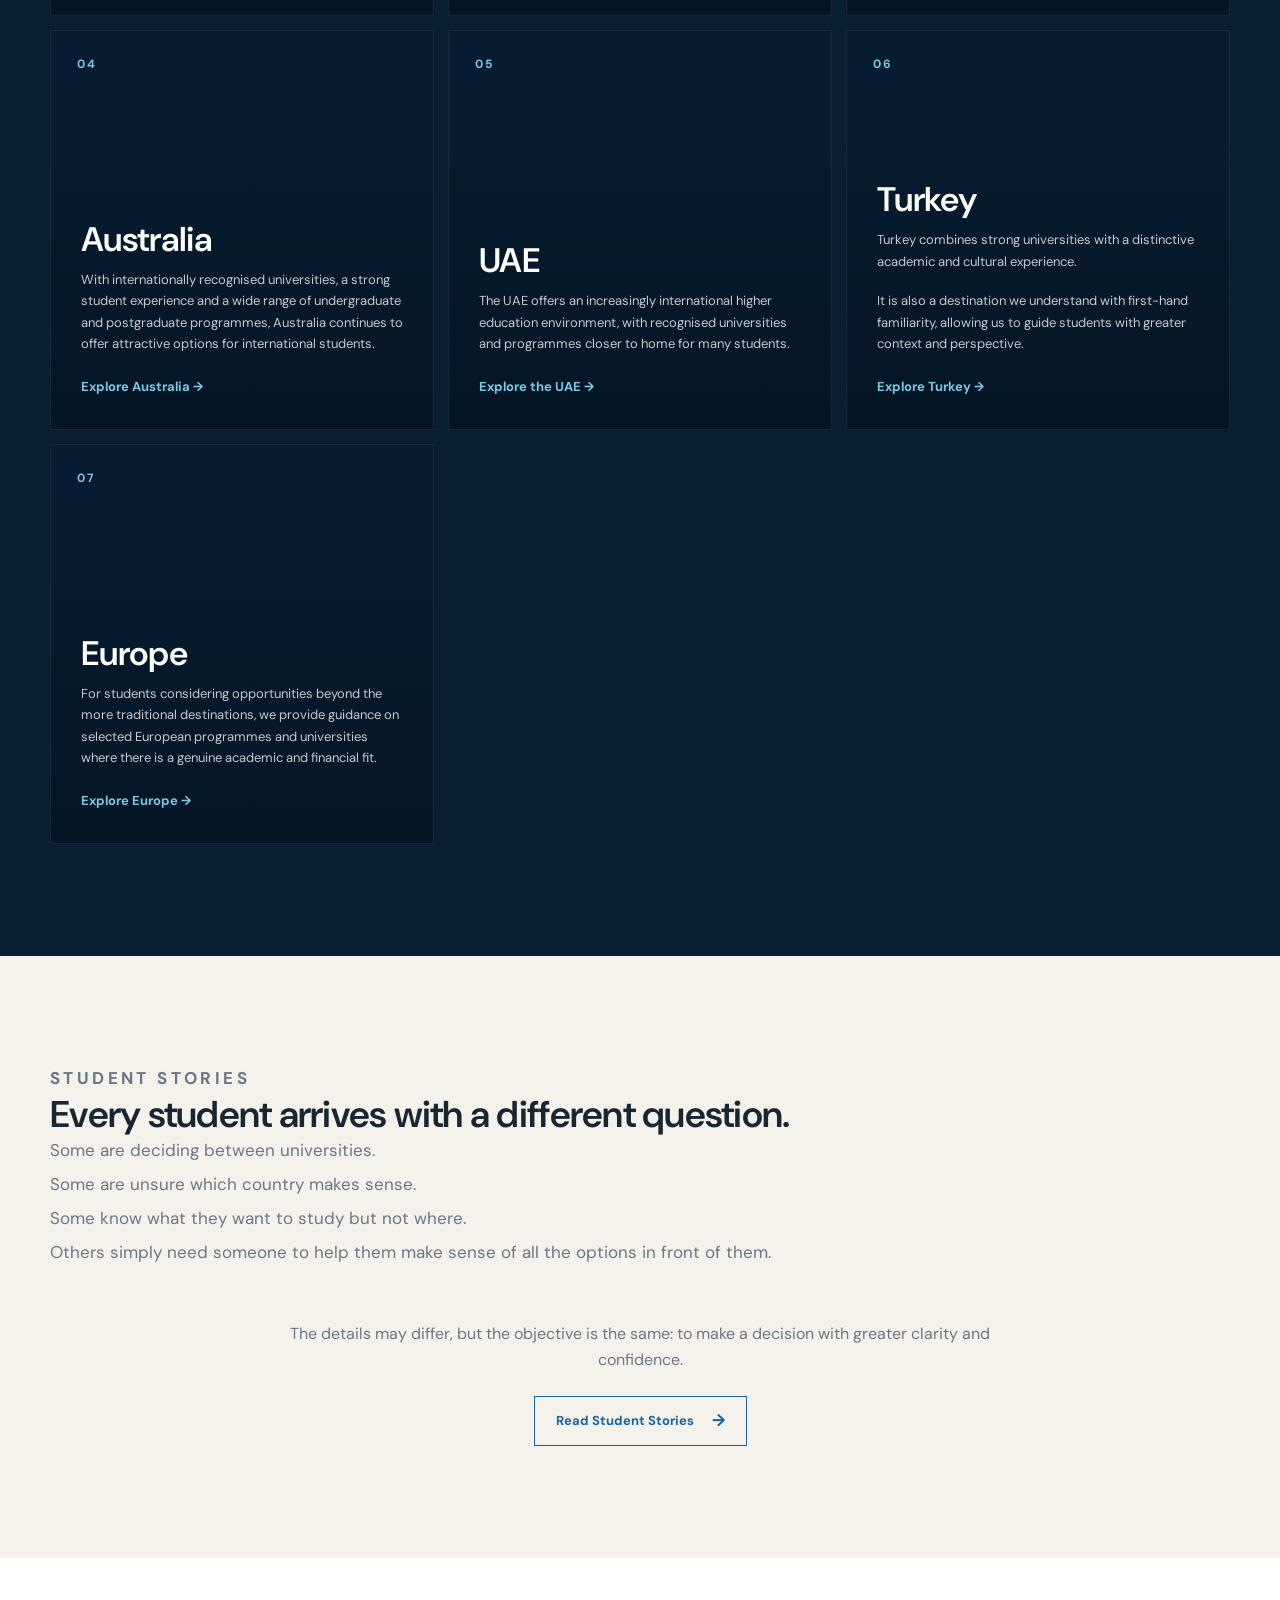
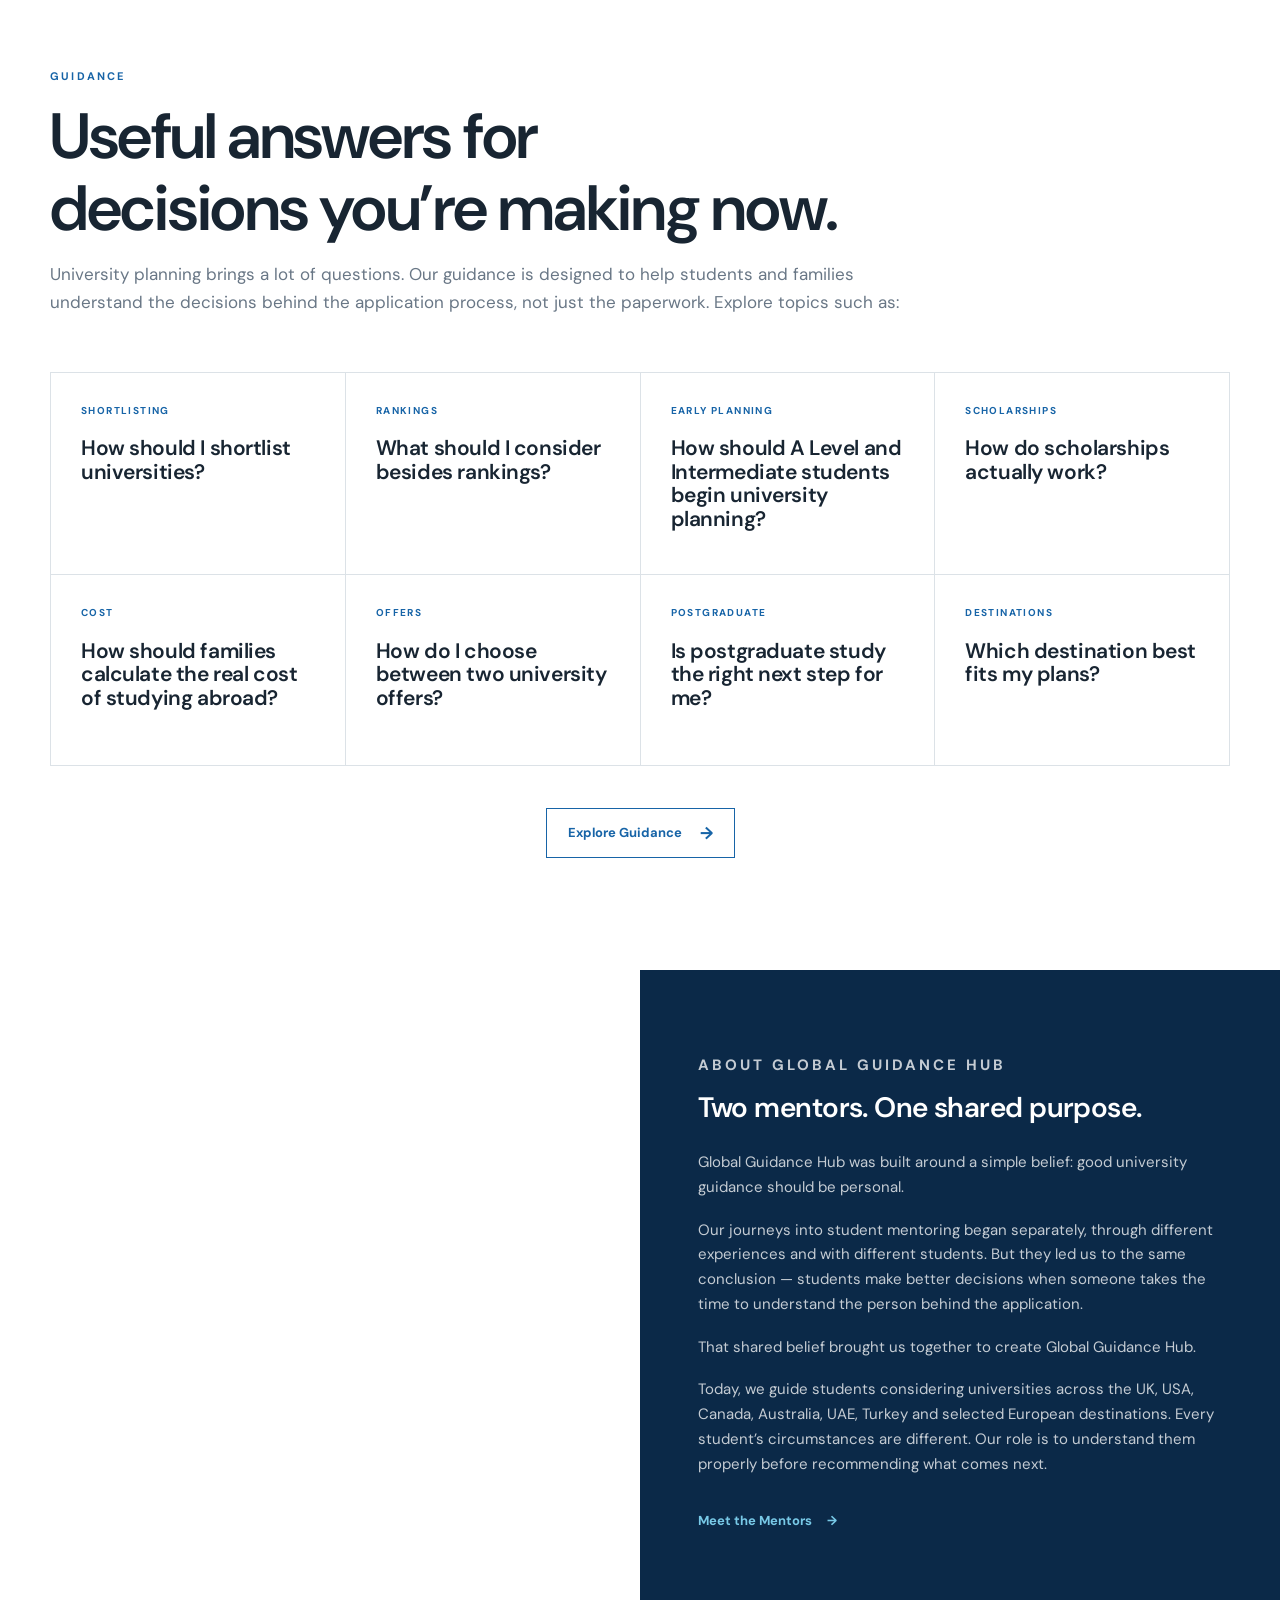
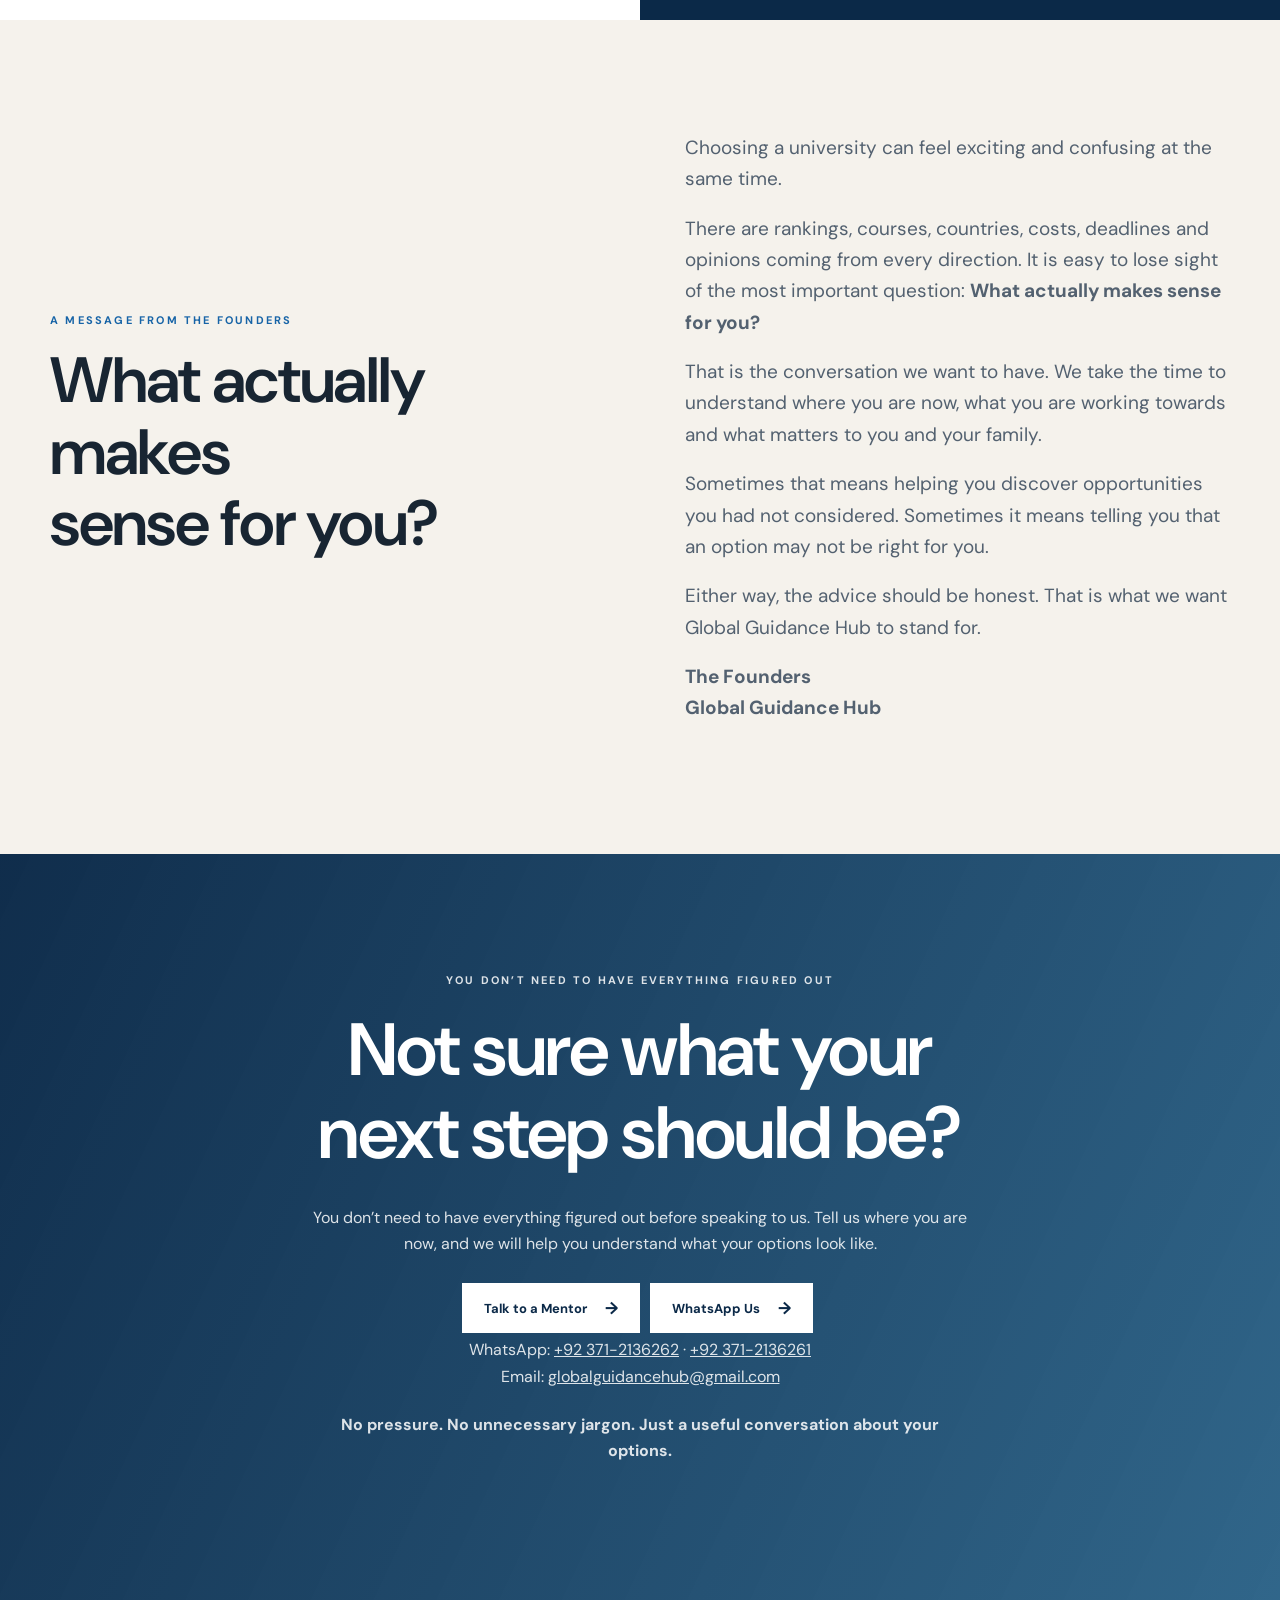
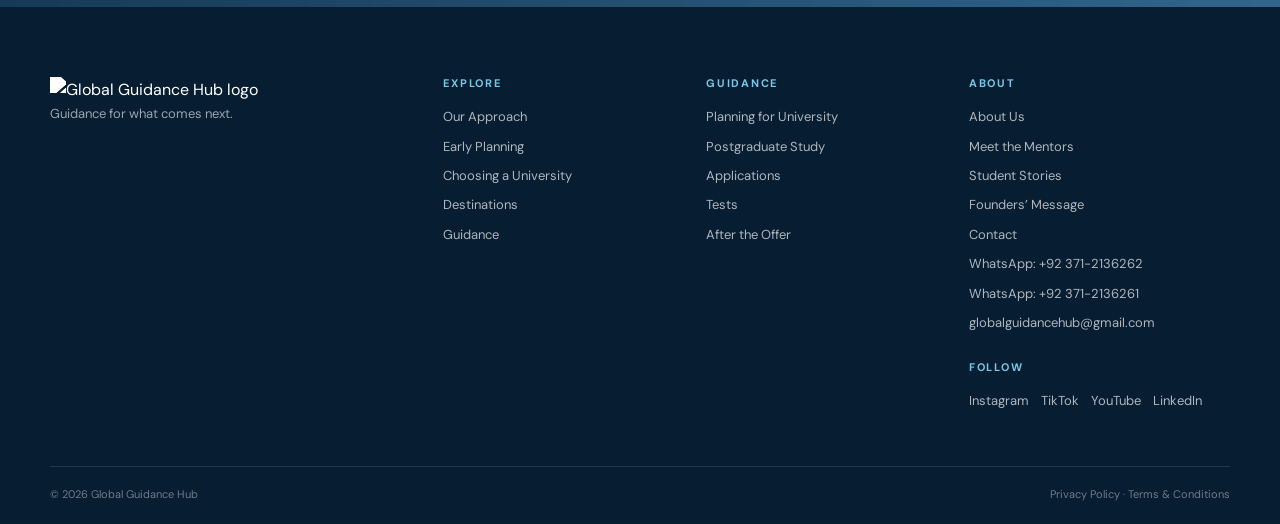
==== commit 68fe6a1a: "Add files via upload" ====
--- a/index.html
+++ b/index.html
@@ -60,6 +60,14 @@
     em,h1 em,h2 em,h3 em,.process-note,.no-pressure{font-style:normal!important;font-weight:inherit}
     h1,h2,h3{letter-spacing:-.02em}
     .hero .hero-copy h1{letter-spacing:-.025em}
+
+    /* logo, one-line headings, Australia photo */
+    .footer-brand img{background:transparent;padding:0;filter:brightness(0) invert(1)}
+    #about h2{font-size:clamp(22px,2.2vw,33px);white-space:nowrap}
+    #stories .section-head{max-width:none}
+    #stories h2{font-size:clamp(22px,2.9vw,40px);white-space:nowrap}
+    @media(max-width:700px){#about h2,#stories h2{white-space:normal;font-size:28px}}
+    .australia{background-image:url("assets/australia.jpg"),url("https://unsplash.com/photos/3HuDT9sC29U/download?force=true&w=1100"),url("https://images.unsplash.com/photo-1506973035872-a4ec16b8e8d4?auto=format&fit=crop&w=1100&q=82")}
   </style>
 </head>
 <body>
@@ -80,7 +88,7 @@
 <header class="site-header" id="top">
   <div class="container nav-wrap">
     <a class="brand" href="#top" aria-label="Global Guidance Hub">
-      <img src="assets/global-guidance-hub-logo.jpeg" alt="Global Guidance Hub logo">
+      <img src="assets/global-guidance-hub-logo.png" alt="Global Guidance Hub logo">
     </a>
 
     <button class="menu-toggle" type="button" aria-label="Open navigation" aria-expanded="false">
@@ -369,7 +377,7 @@
         </div>
 
         <button class="button button-primary" type="submit">
-          Show Me My Options <span>→</span>
+          Submit <span>→</span>
         </button>
 
         <p class="form-message" id="profileMessage" role="status"></p>
@@ -576,7 +584,7 @@
     <div class="container">
       <div class="section-head reveal">
         <p class="eyebrow eyebrow-blue">STUDENT STORIES</p>
-        <h2>Every student arrives with<br><em>a different question.</em></h2>
+        <h2>Every student arrives with a different question.</h2>
         <p>Some are deciding between universities.</p>
         <p>Some are unsure which country makes sense.</p>
         <p>Some know what they want to study but not where.</p>
@@ -622,7 +630,7 @@
     <div class="about-content">
       <div class="content-inner reveal">
         <p class="eyebrow eyebrow-light">ABOUT GLOBAL GUIDANCE HUB</p>
-        <h2>Two mentors.<br><em>One shared purpose.</em></h2>
+        <h2>Two mentors. One shared purpose.</h2>
         <p>
           Global Guidance Hub was built around a simple belief: good university guidance should be personal.
         </p>
@@ -678,7 +686,7 @@
 <footer class="footer">
   <div class="container footer-grid">
     <div class="footer-brand">
-      <img src="assets/global-guidance-hub-logo.jpeg" alt="Global Guidance Hub logo">
+      <img src="assets/global-guidance-hub-logo.png" alt="Global Guidance Hub logo">
       <p>Guidance for what comes next.</p>
     </div>
 
@@ -735,9 +743,11 @@
 /* ---------- Form: budget brackets + Google Sheet submission ---------- */
 
 // Paste your Google Apps Script Web App URL here (see google-apps-script.gs).
-// While empty, the form falls back to opening an email to the address below.
+// Optional: also add each query to the Google Sheet.
 var GGH_FORM_ENDPOINT = '';
 var GGH_FALLBACK_EMAIL = 'globalguidancehub@gmail.com';
+// Every submission is emailed to the address below (via FormSubmit; first submission needs a one-time email confirmation).
+var GGH_EMAIL_ENDPOINT = 'https://formsubmit.co/ajax/' + GGH_FALLBACK_EMAIL;
 
 var GGH_BUDGETS = {
   'United States':  ['Below $25,000', '$25,000–$35,000', '$35,001–$50,000', 'Above $50,000'],
@@ -776,26 +786,37 @@
     new FormData(form).forEach(function (v, k) { data[k] = String(v).trim(); });
     if (data.website) return; // honeypot
 
-    if (!GGH_FORM_ENDPOINT) {
-      var body = Object.keys(data).filter(function (k) { return k !== 'website'; })
-        .map(function (k) { return k + ': ' + data[k]; }).join('\n');
-      window.location.href = 'mailto:' + GGH_FALLBACK_EMAIL +
-        '?subject=' + encodeURIComponent('Website enquiry — ' + data.fullName) +
-        '&body=' + encodeURIComponent(body);
-      msg.textContent = 'Thank you — your email app should open with your details ready to send.';
-      return;
+    btn.disabled = true;
+    msg.textContent = 'Submitting…';
+
+    // Optional copy into the Google Sheet (only if an Apps Script URL is set)
+    if (GGH_FORM_ENDPOINT) {
+      fetch(GGH_FORM_ENDPOINT, { method: 'POST', mode: 'no-cors', body: new URLSearchParams(data) }).catch(function () {});
     }
 
-    btn.disabled = true;
-    msg.textContent = 'Sending…';
-    fetch(GGH_FORM_ENDPOINT, { method: 'POST', mode: 'no-cors', body: new URLSearchParams(data) })
+    // Email to the team
+    var mail = {
+      _subject: 'New website enquiry — ' + data.fullName,
+      _template: 'table',
+      'Full Name': data.fullName, 'Phone Number': data.phone, 'Email Address': data.email,
+      'City of Residence': data.city, 'Current Level of Education': data.level,
+      'Institution': data.institution, 'CGPA': data.cgpa, 'Completion Year': data.completionYear,
+      'Country of Interest': data.country, 'Budget': data.budget, 'Program Interested In': data.program,
+      _replyto: data.email
+    };
+    fetch(GGH_EMAIL_ENDPOINT, {
+      method: 'POST',
+      headers: { 'Content-Type': 'application/json', 'Accept': 'application/json' },
+      body: JSON.stringify(mail)
+    })
+      .then(function (r) { if (!r.ok) throw new Error('failed'); return r.json(); })
       .then(function () {
-        msg.textContent = 'Thank you — a mentor will be in touch with you soon.';
+        msg.textContent = 'Thank you — your query has been submitted. Our team will contact you soon.';
         form.reset();
         budget.innerHTML = '<option value="">Choose a country first</option>';
       })
       .catch(function () {
-        msg.textContent = 'Something went wrong. Please try again or email ' + GGH_FALLBACK_EMAIL + '.';
+        msg.textContent = 'Sorry, we could not send your query. Please WhatsApp us on +92 371-2136262 or email ' + GGH_FALLBACK_EMAIL + '.';
       })
       .then(function () { btn.disabled = false; });
   }, true);
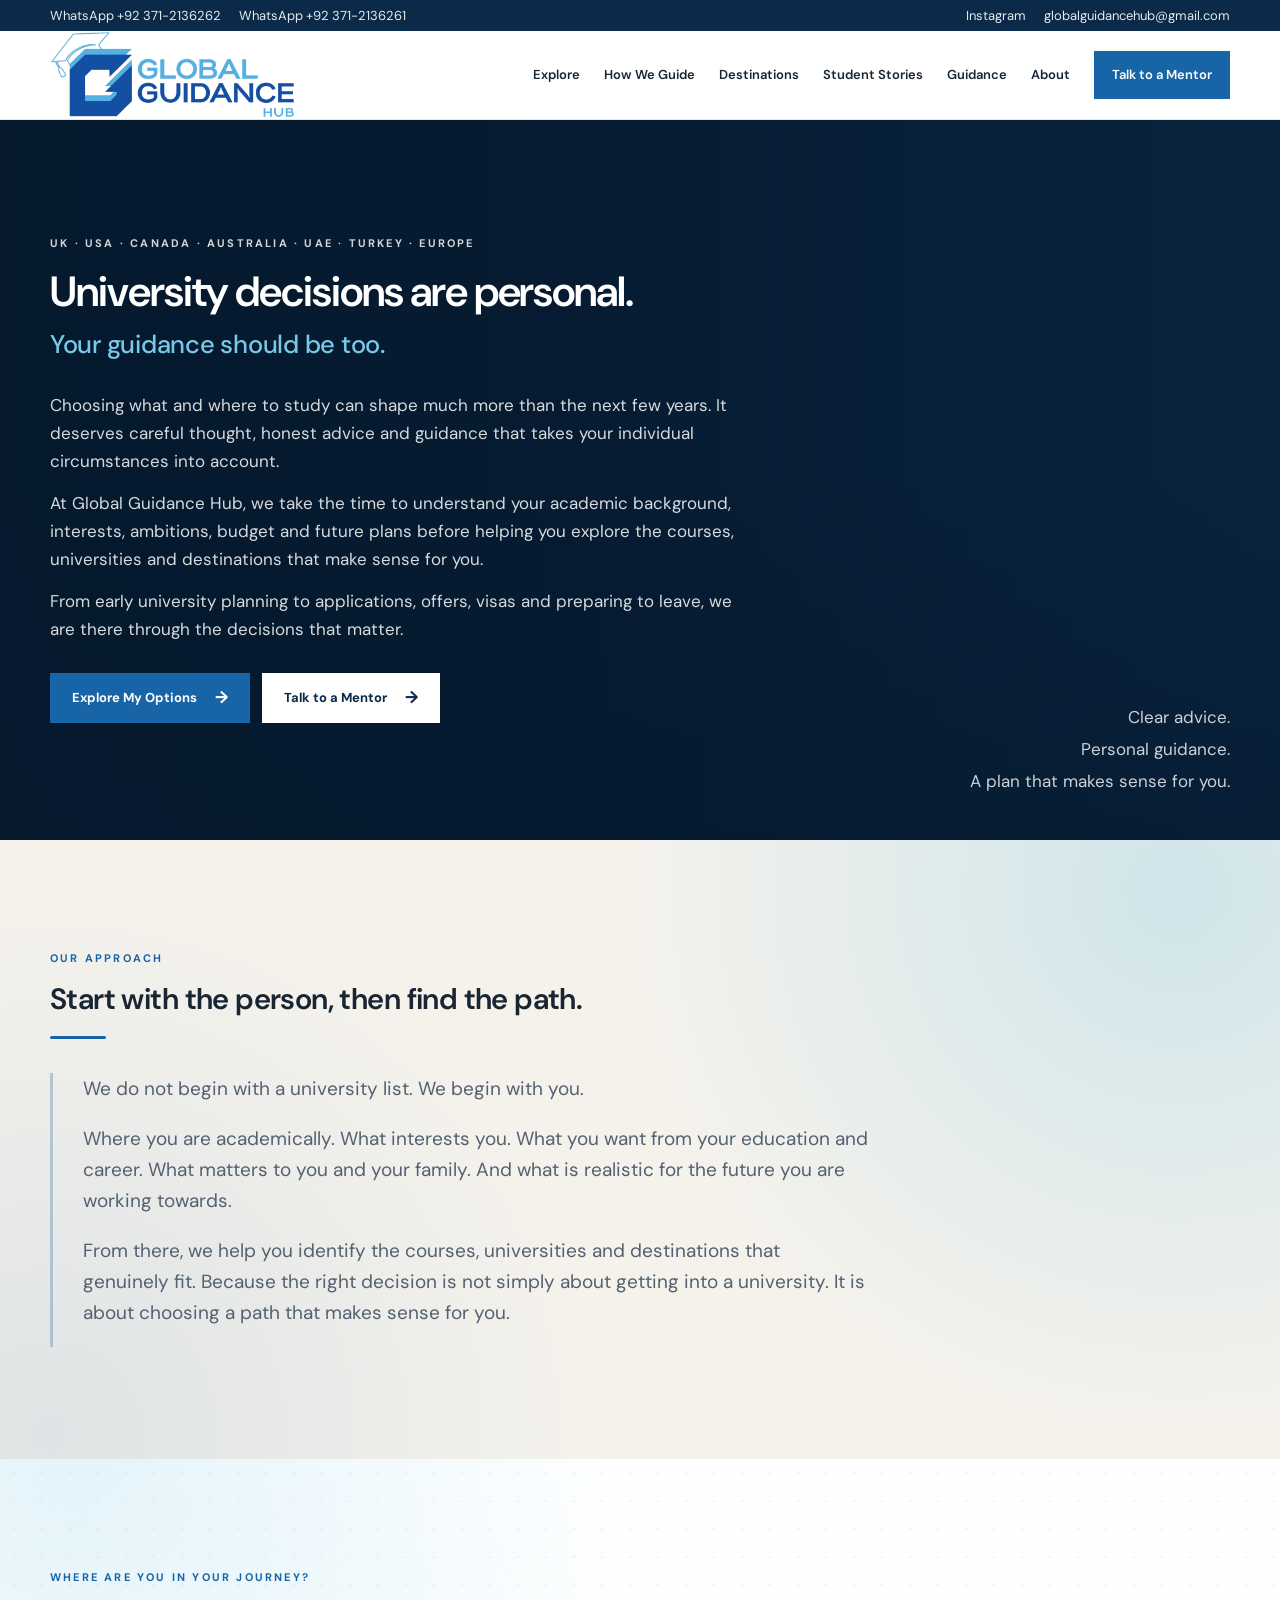
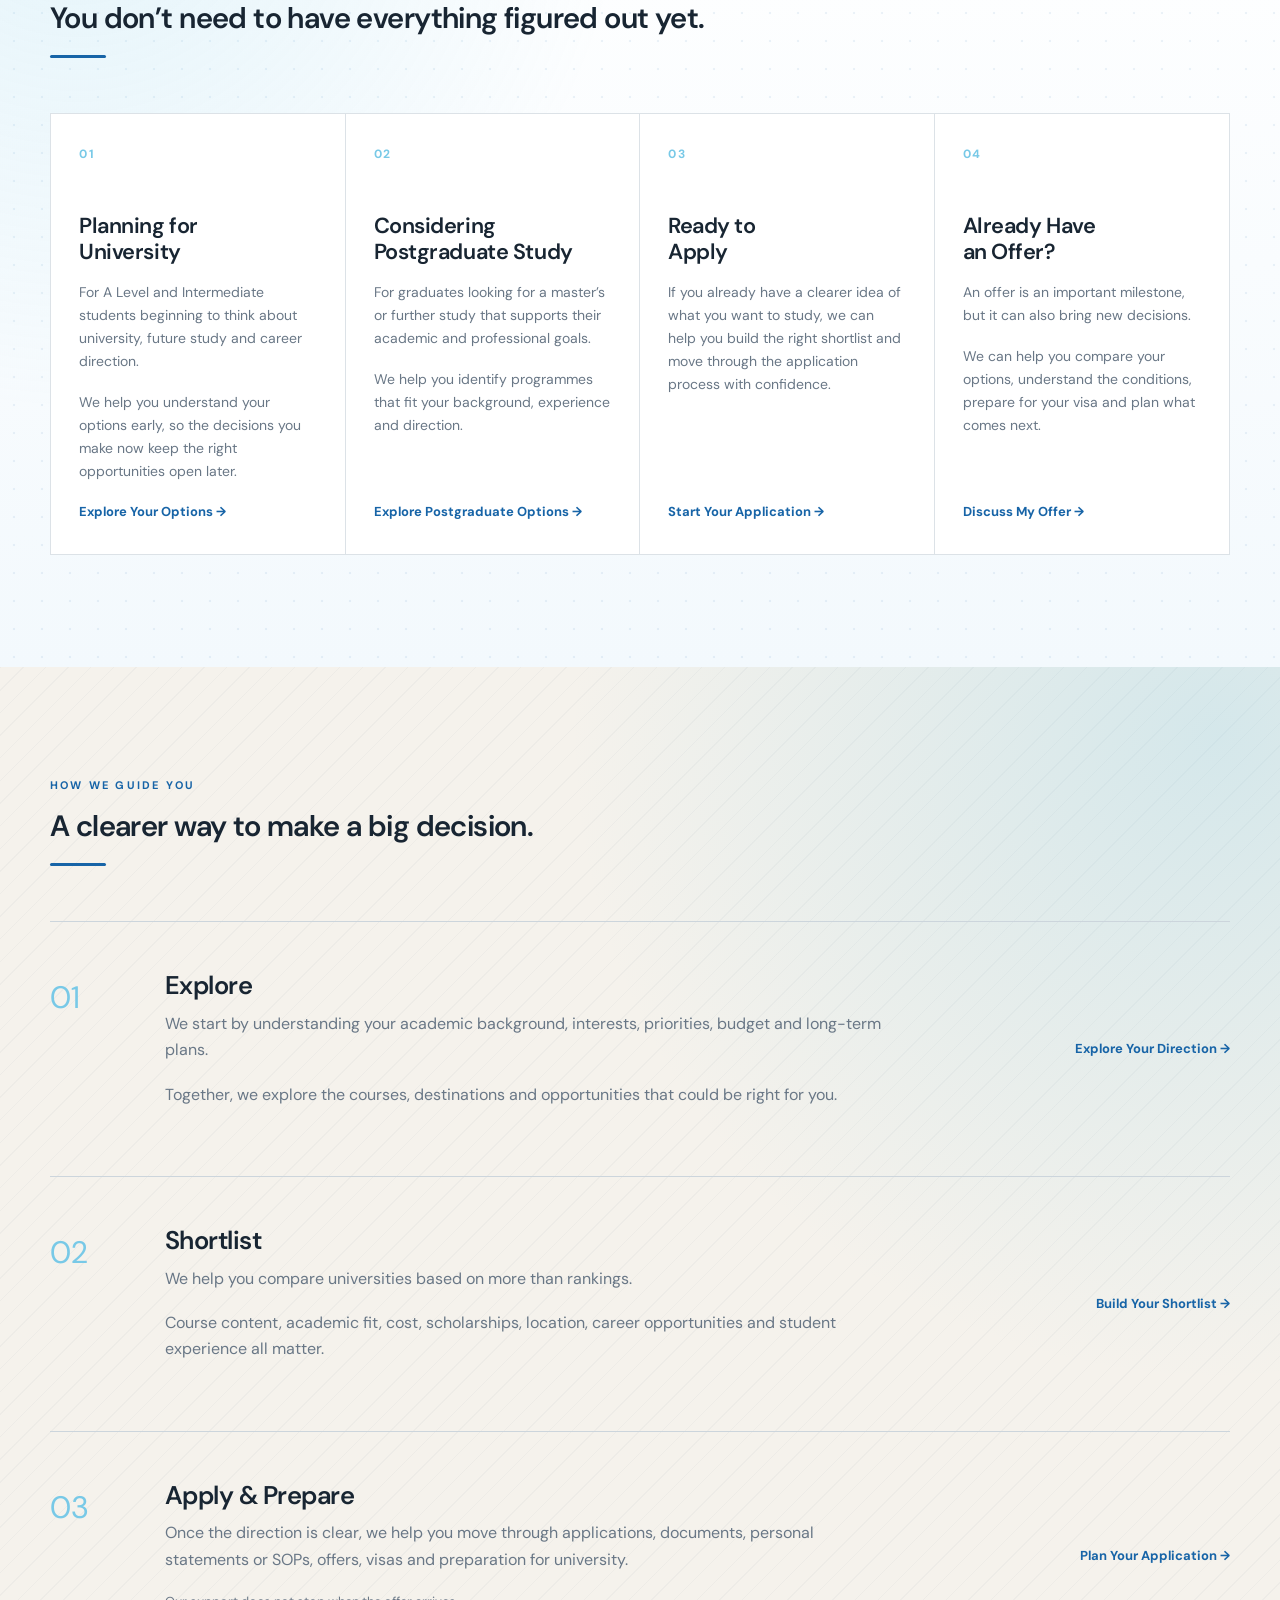
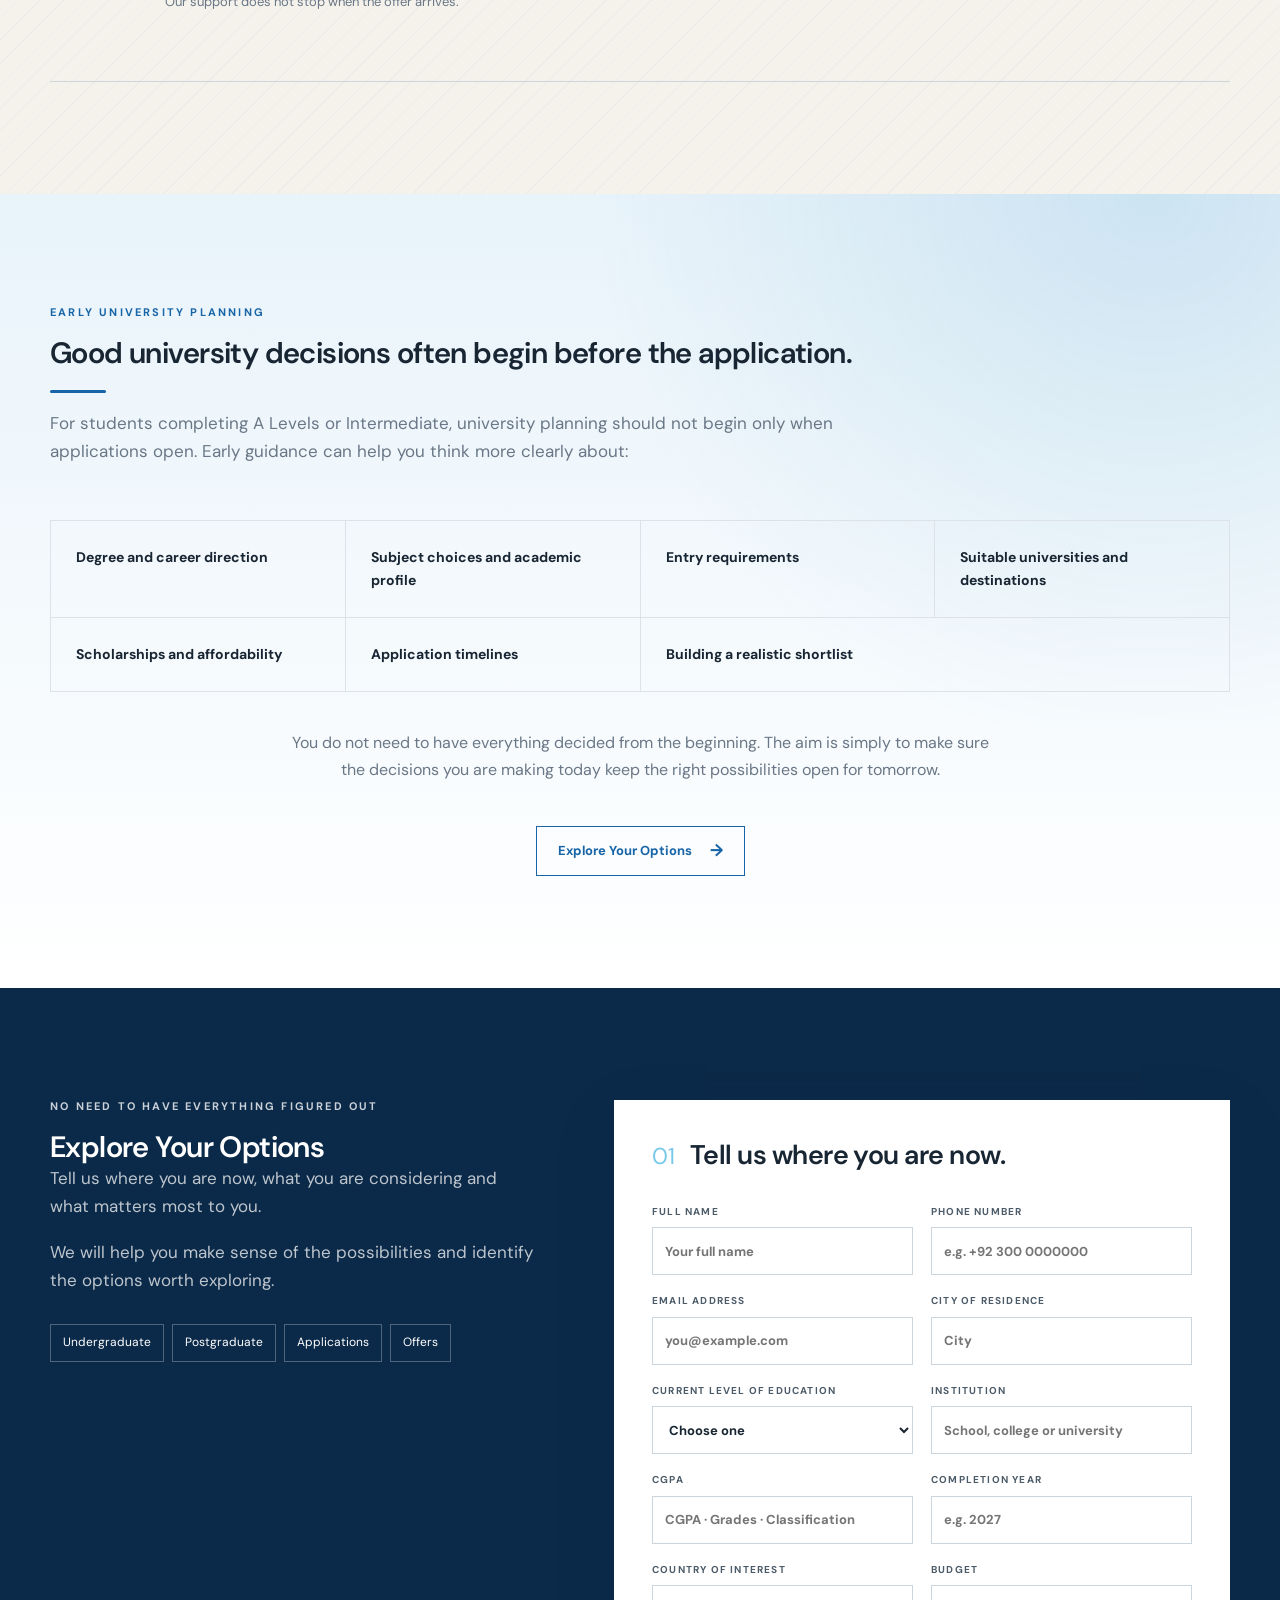
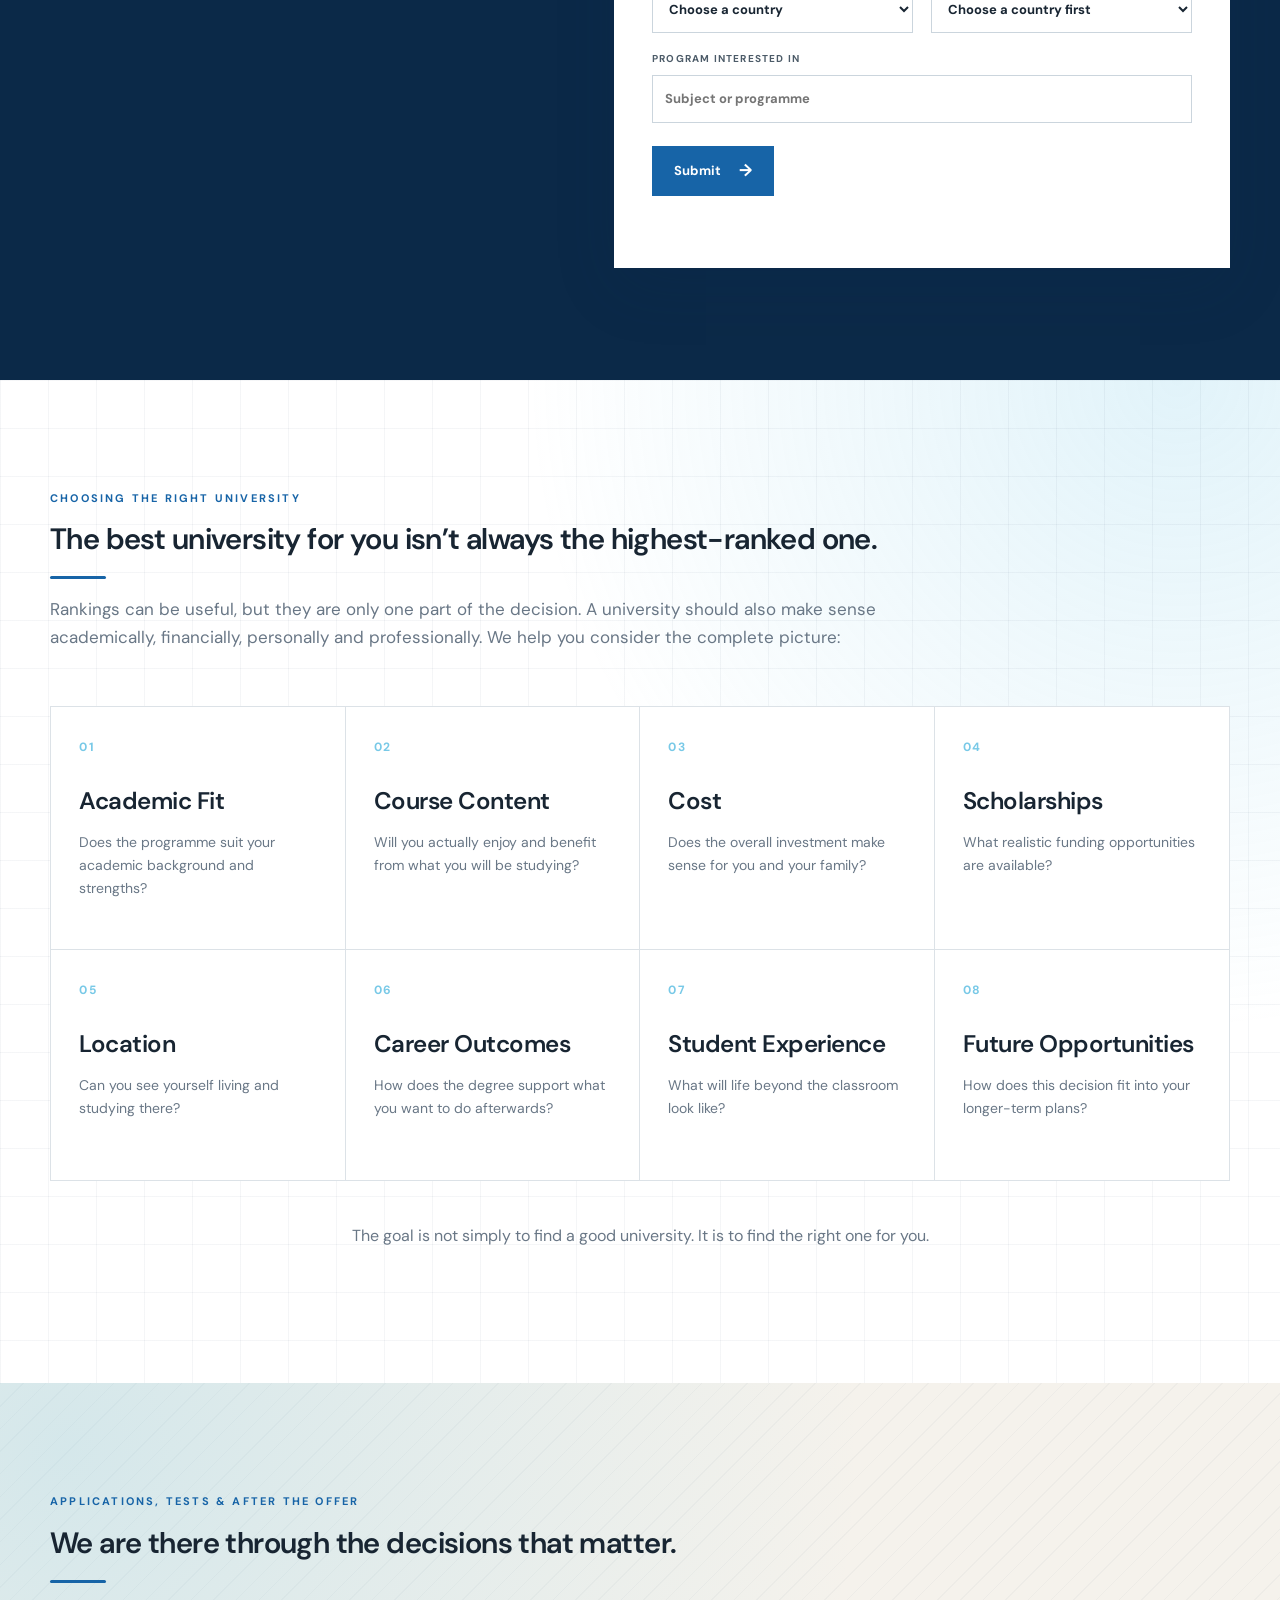
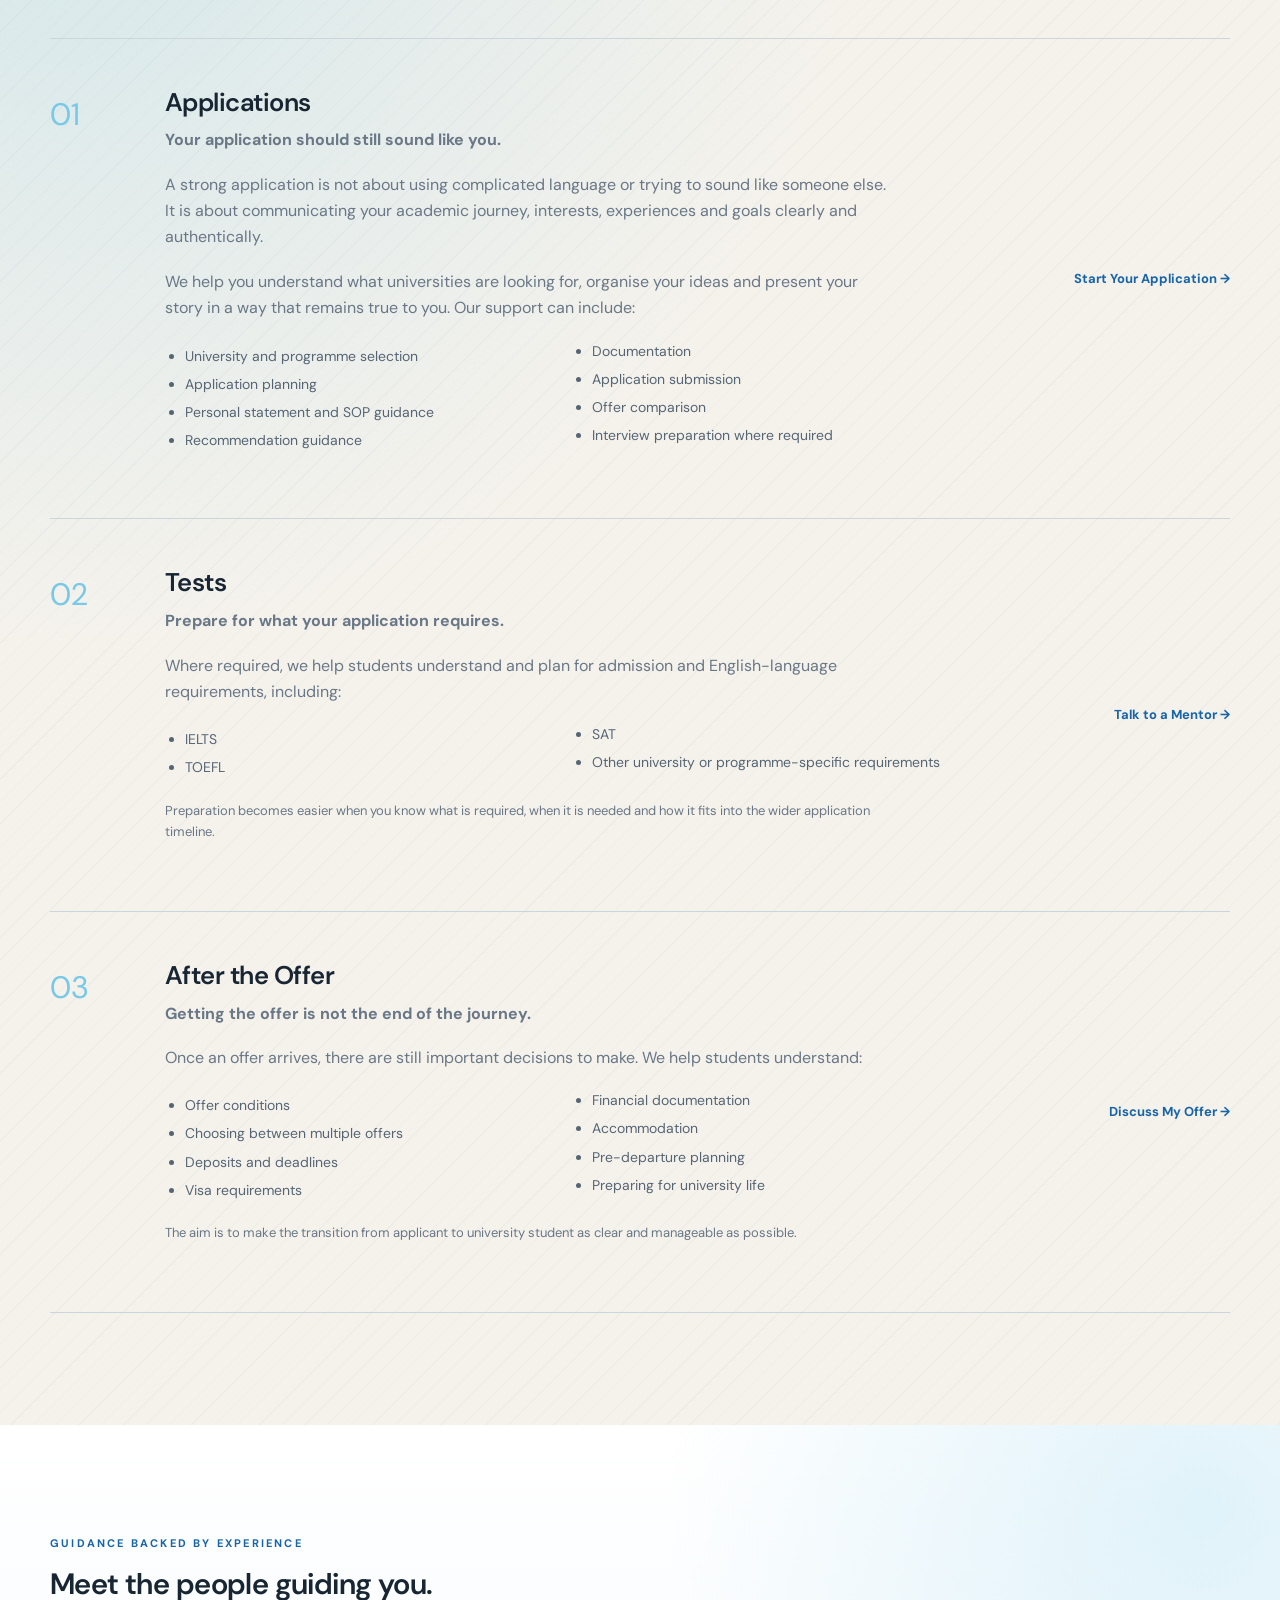
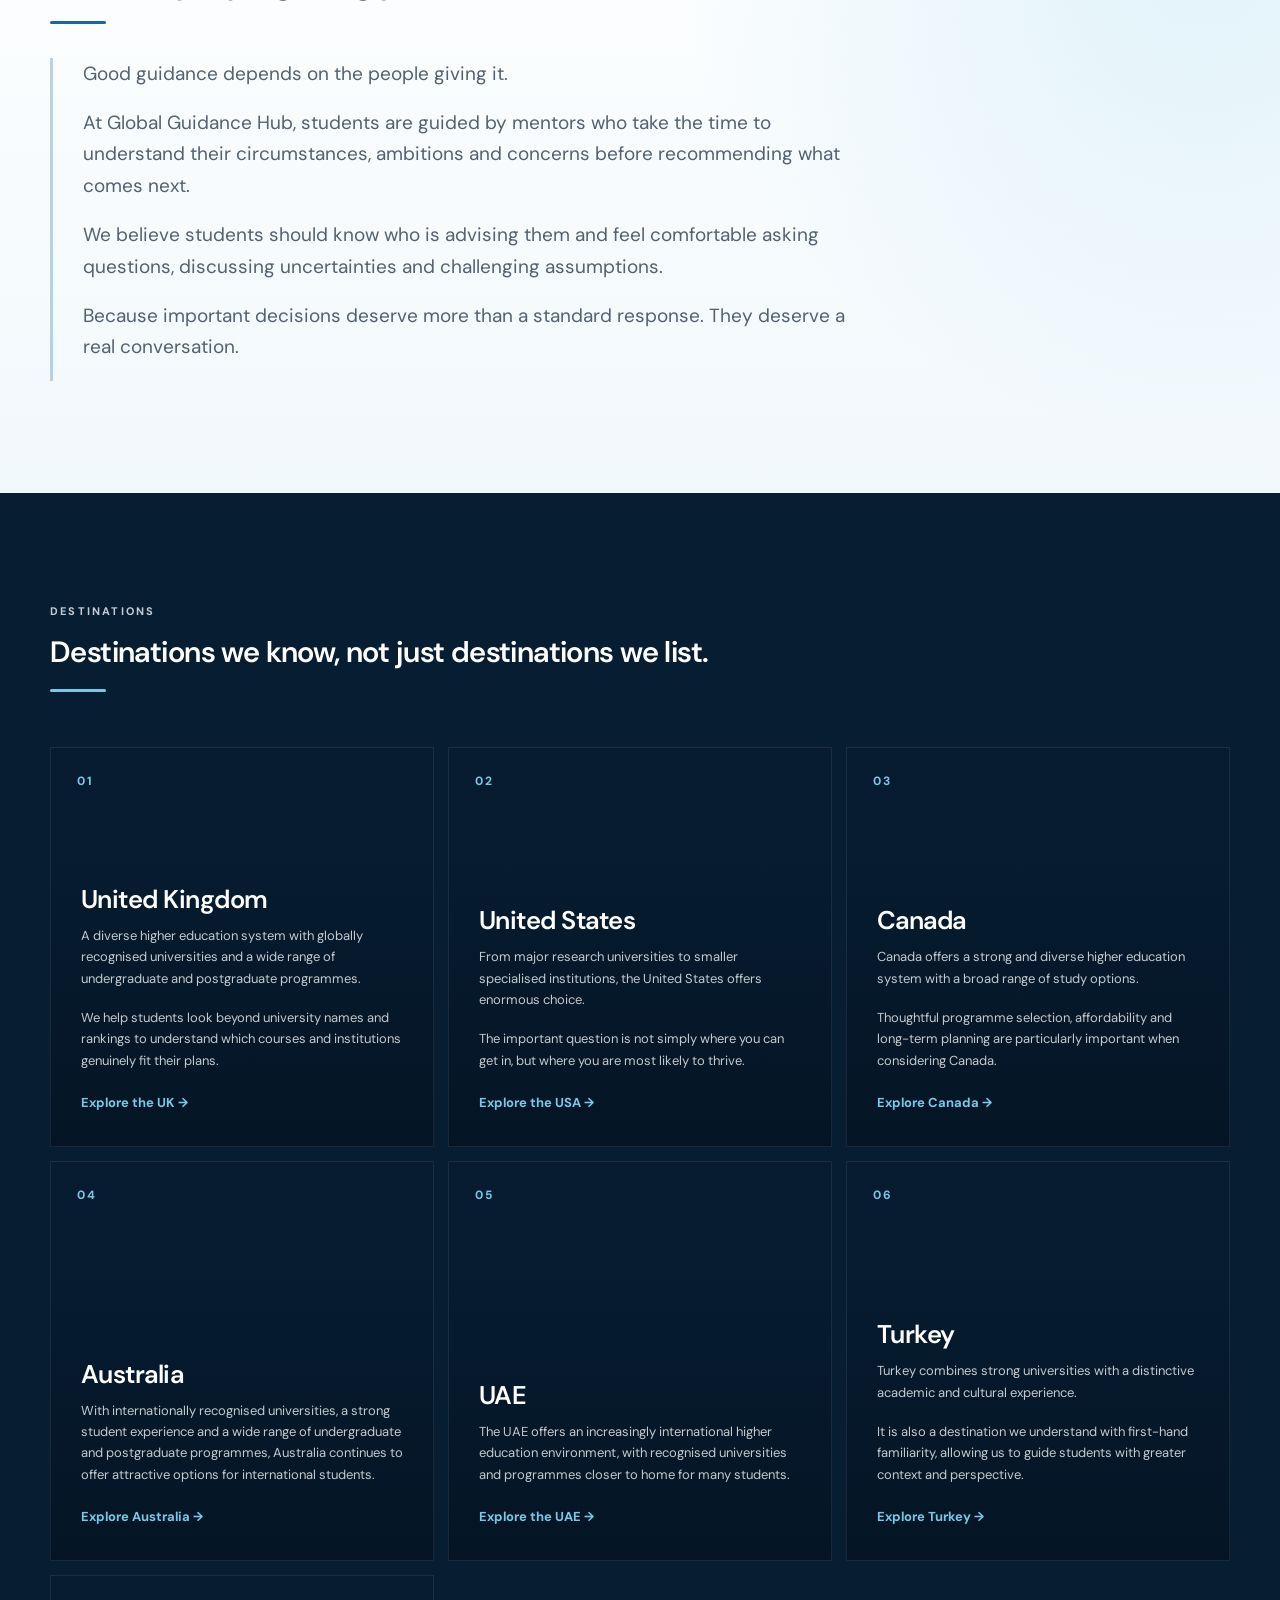
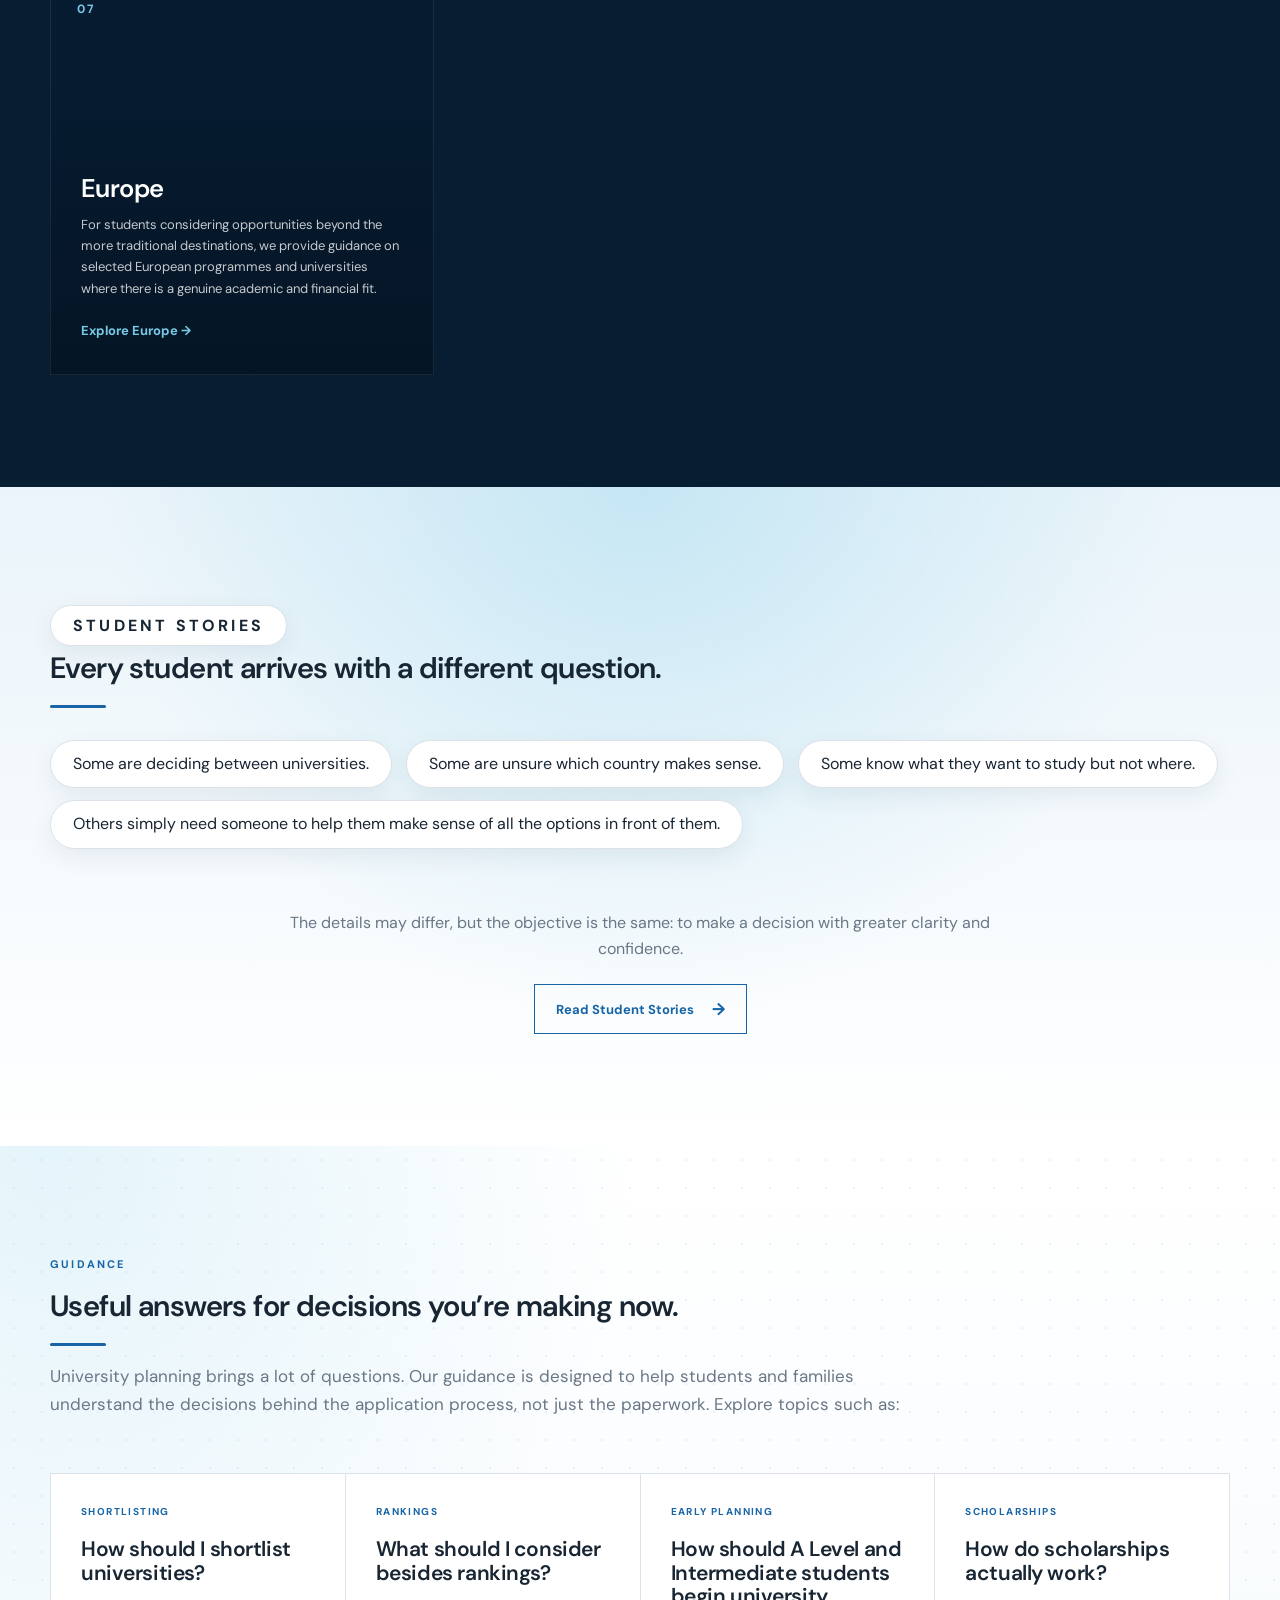
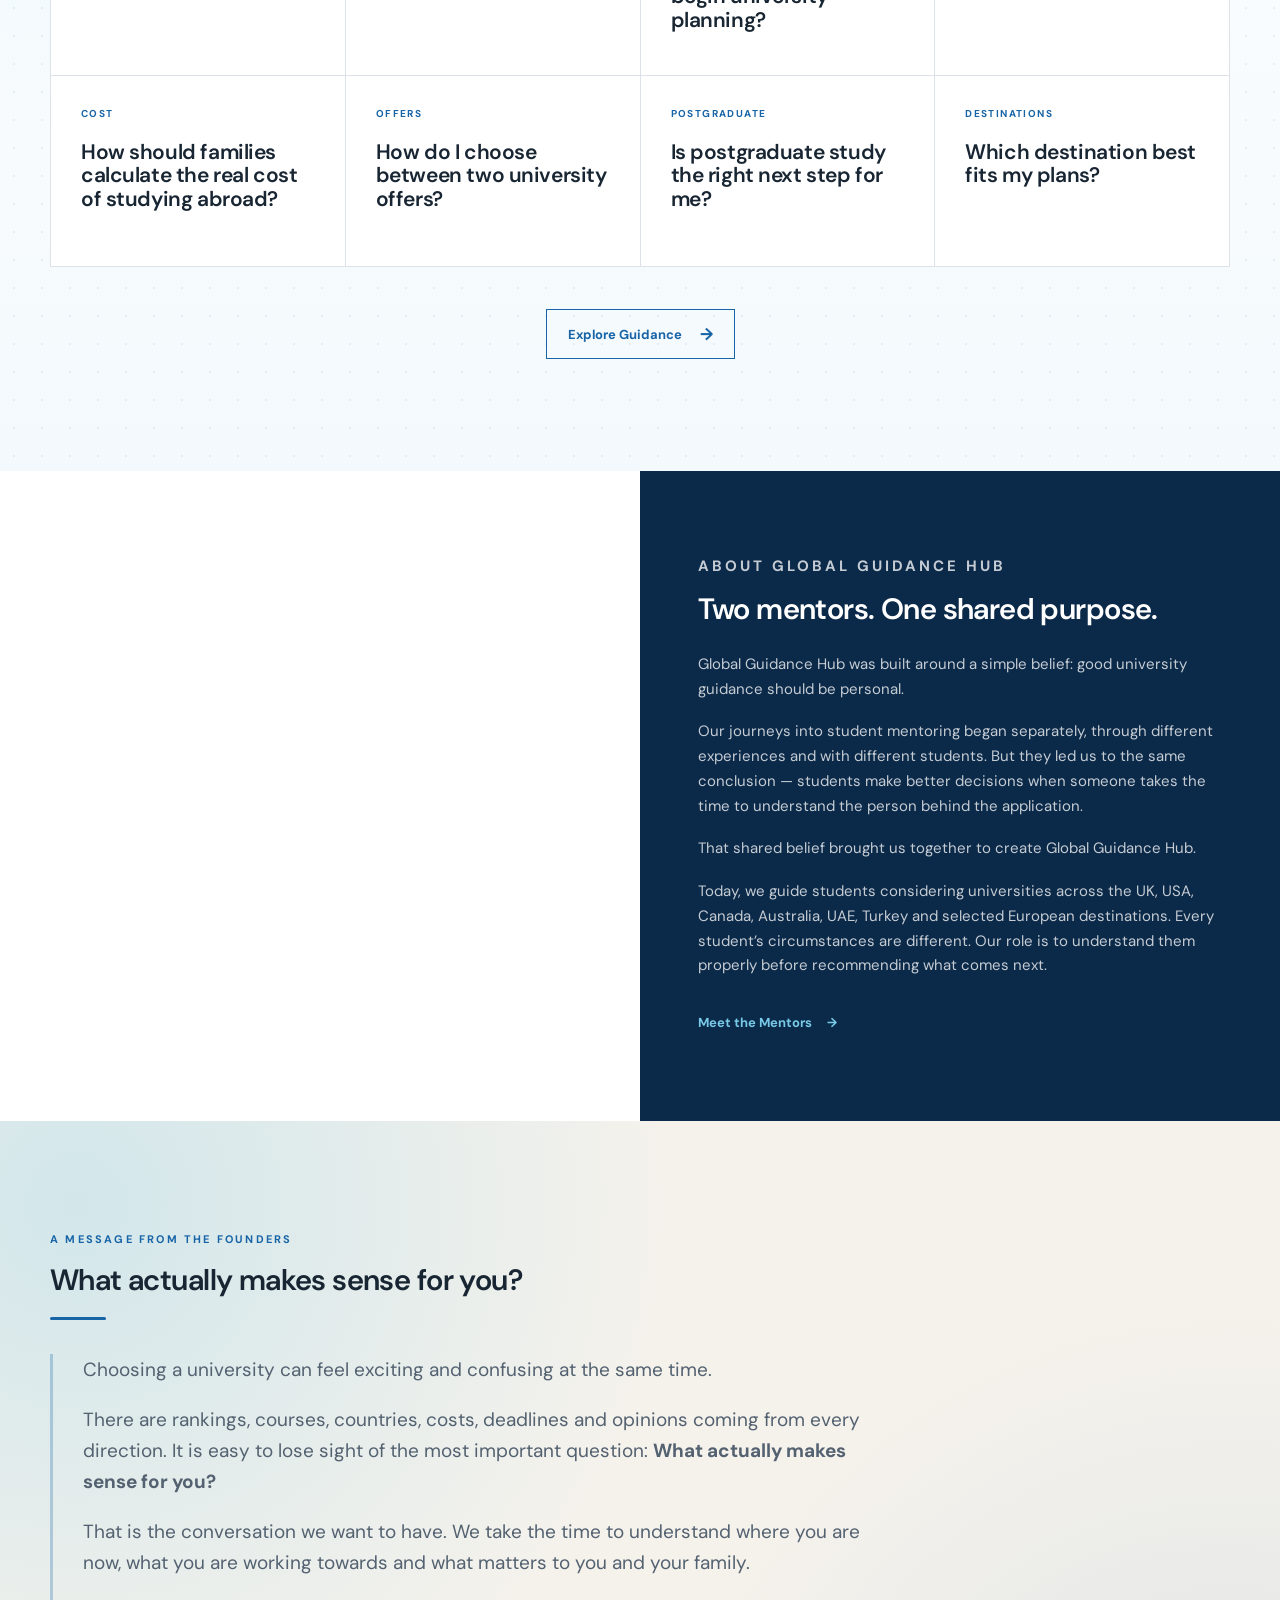
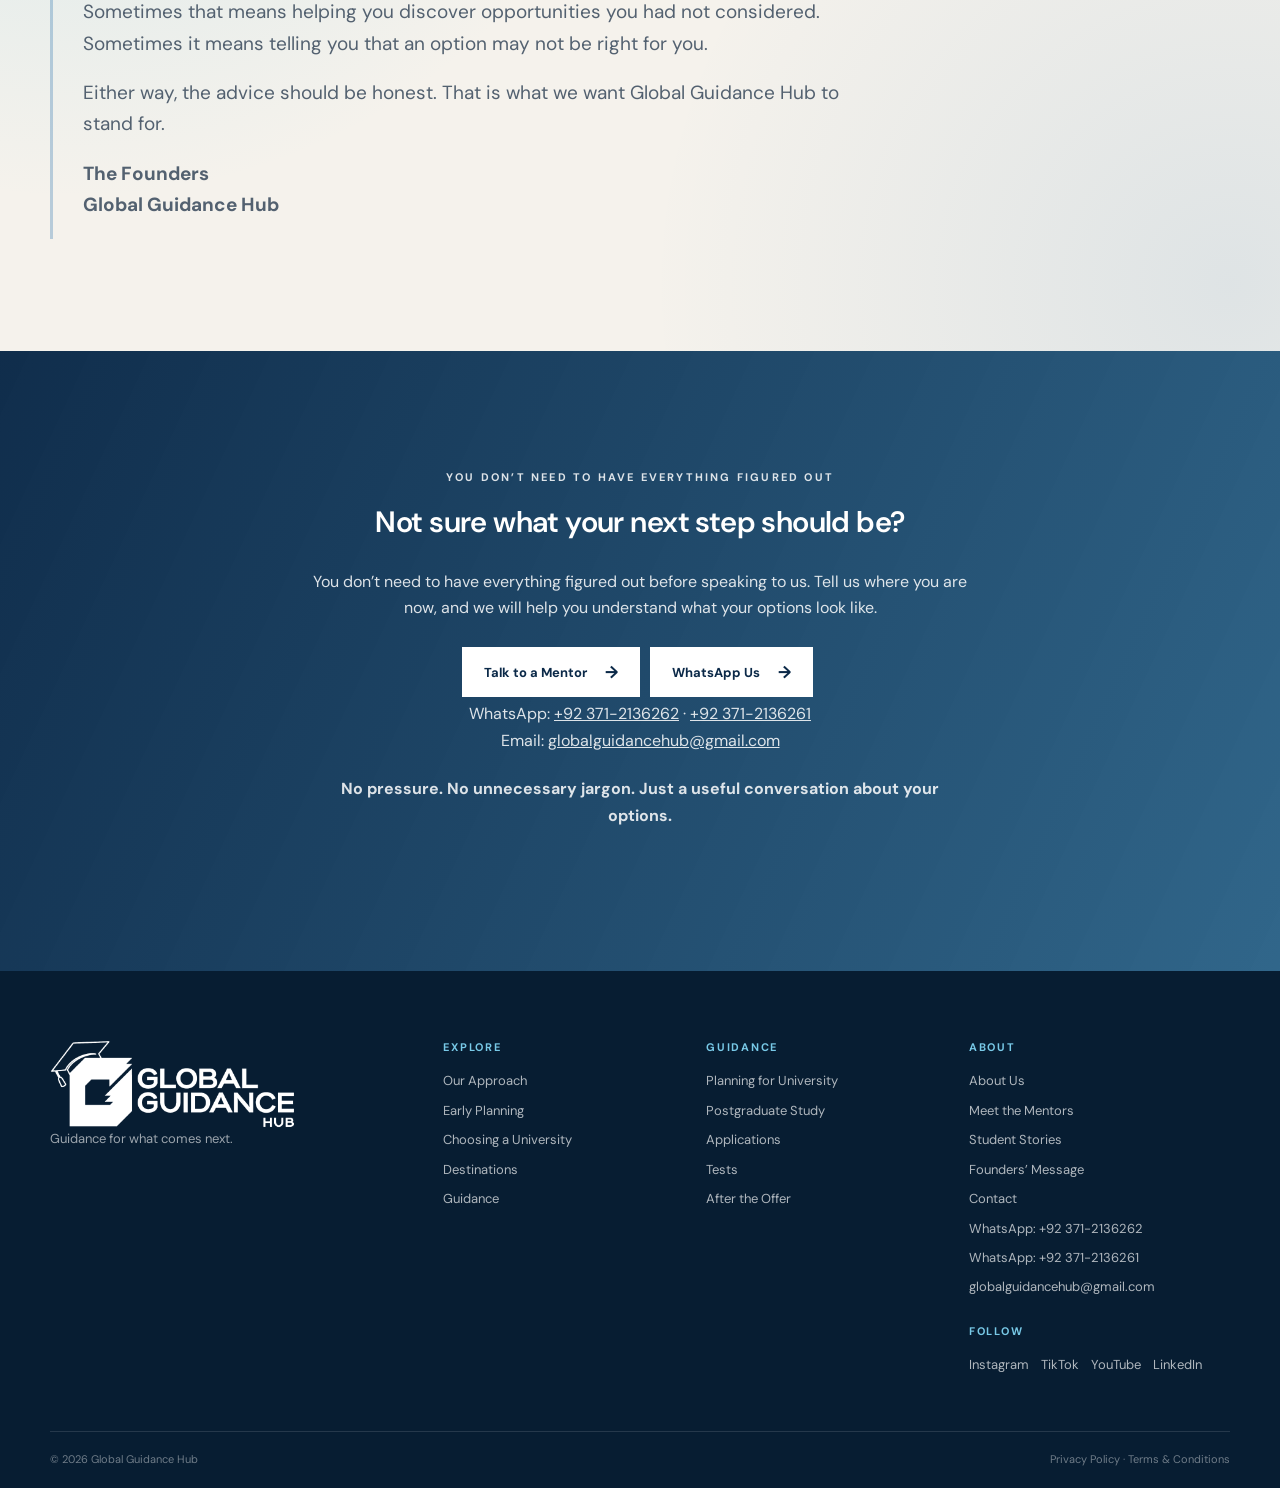
==== commit d87db979: "Rename index (6).html to index.html" ====
--- a/index.html
+++ b/index.html
@@ -68,6 +68,54 @@
     #stories h2{font-size:clamp(22px,2.9vw,40px);white-space:nowrap}
     @media(max-width:700px){#about h2,#stories h2{white-space:normal;font-size:28px}}
     .australia{background-image:url("assets/australia.jpg"),url("https://unsplash.com/photos/3HuDT9sC29U/download?force=true&w=1100"),url("https://images.unsplash.com/photo-1506973035872-a4ec16b8e8d4?auto=format&fit=crop&w=1100&q=82")}
+
+    /* ===== smaller headings (max 2 lines) ===== */
+    h2,.final-cta h2{font-size:clamp(26px,3vw,38px);letter-spacing:-.02em}
+    .intro h2{font-size:clamp(26px,2.7vw,34px)}
+    .section-head h2,.intro-grid h2{max-width:820px}
+    .hero .hero-copy{max-width:880px}
+    .hero .hero-copy h1{font-size:clamp(30px,3.1vw,46px)!important;line-height:1.14!important}
+    .process-main h3{font-size:clamp(22px,2vw,28px)}
+    .destination-card h3{font-size:clamp(24px,2vw,30px)}
+    #stories h2{font-size:clamp(22px,2.6vw,36px)}
+    #about h2{font-size:clamp(22px,2vw,30px)}
+
+    /* ===== richer backgrounds for plain sections ===== */
+    #approach{background:radial-gradient(circle at 92% 8%,rgba(120,201,231,.30),transparent 42%),radial-gradient(circle at 4% 96%,rgba(23,100,167,.10),transparent 40%),var(--cream)}
+    #founders{background:radial-gradient(circle at 6% 10%,rgba(120,201,231,.28),transparent 42%),radial-gradient(circle at 96% 92%,rgba(23,100,167,.10),transparent 40%),var(--cream)}
+    #explore{background:radial-gradient(circle at 6% 0%,rgba(120,201,231,.20),transparent 38%),radial-gradient(rgba(23,100,167,.08) 1.3px,transparent 1.6px) 0 0/28px 28px,linear-gradient(180deg,#fff,#f3f9fd)}
+    #how-we-guide{background:radial-gradient(circle at 95% 6%,rgba(120,201,231,.26),transparent 40%),repeating-linear-gradient(135deg,rgba(11,41,72,.03) 0 1px,transparent 1px 16px),var(--cream)}
+    #early-planning{background:radial-gradient(circle at 90% 0%,rgba(35,134,191,.14),transparent 40%),linear-gradient(180deg,#e8f3fa,#fff)}
+    #choosing{background:linear-gradient(rgba(11,41,72,.045) 1px,transparent 1px) 0 0/48px 48px,linear-gradient(90deg,rgba(11,41,72,.045) 1px,transparent 1px) 0 0/48px 48px,radial-gradient(circle at 92% 0%,rgba(120,201,231,.22),transparent 42%),#fff}
+    #applications{background:radial-gradient(circle at 5% 4%,rgba(120,201,231,.26),transparent 40%),repeating-linear-gradient(135deg,rgba(11,41,72,.03) 0 1px,transparent 1px 16px),var(--cream)}
+    #mentors{background:radial-gradient(circle at 94% 12%,rgba(120,201,231,.22),transparent 40%),linear-gradient(180deg,#fff,#f1f8fc)}
+    #stories{background:radial-gradient(circle at 50% 0%,rgba(120,201,231,.32),transparent 58%),linear-gradient(180deg,#eaf4fa,#fff)}
+    #guidance{background:radial-gradient(circle at 4% 0%,rgba(120,201,231,.20),transparent 38%),radial-gradient(rgba(23,100,167,.08) 1.3px,transparent 1.6px) 0 0/28px 28px,linear-gradient(180deg,#fff,#f3f9fd)}
+
+    /* accent line under headings, accent edge on intro text */
+    .section-head h2::after,.intro h2::after{content:"";display:block;width:56px;height:3px;border-radius:3px;background:var(--blue);margin-top:20px}
+    .light-head h2::after{background:var(--sky)}
+    .intro-text{border-left:3px solid rgba(23,100,167,.28);padding-left:30px}
+
+    /* student-story lines as pill chips */
+    #stories .section-head p{display:inline-block;margin:6px 10px 6px 0;padding:10px 22px;border-radius:999px;background:#fff;border:1px solid var(--line);box-shadow:0 8px 24px rgba(11,41,72,.07);color:var(--ink);font-size:16px}
+    #stories .section-head h2{margin-bottom:26px}
+
+    /* cards: soft lift */
+    .guide-card,.stage-card{transition:transform .25s ease,box-shadow .25s ease}
+    .guide-card:hover{transform:translateY(-4px);box-shadow:0 18px 40px rgba(11,41,72,.12)}
+
+    /* ===== one-line headings ===== */
+    h2,.final-cta h2,.intro h2,#about h2,#stories h2{font-size:clamp(20px,2.3vw,30px);white-space:nowrap}
+    .intro-grid{grid-template-columns:1fr;gap:34px}
+    .intro-text{max-width:820px}
+    .hero .hero-copy{max-width:1000px}
+    .hero .hero-copy h1{font-size:clamp(26px,3.3vw,50px)!important;white-space:nowrap;margin-bottom:8px!important}
+    .hero-lead{margin:0 0 24px;font-size:clamp(18px,2vw,28px);font-weight:500;letter-spacing:-.01em;color:var(--sky)}
+    @media(max-width:800px){
+      h2,.final-cta h2,.intro h2,#about h2,#stories h2{white-space:normal;font-size:24px}
+      .hero .hero-copy h1{white-space:normal;font-size:30px!important}
+    }
   </style>
 </head>
 <body>
@@ -116,7 +164,8 @@
     <div class="container hero-inner">
       <div class="hero-copy">
         <p class="eyebrow">UK · USA · Canada · Australia · UAE · Turkey · Europe</p>
-        <h1>University decisions are personal.<br><em>Your guidance should be too.</em></h1>
+        <h1>University decisions are personal.</h1>
+        <p class="hero-lead">Your guidance should be too.</p>
         <p class="hero-text">
           Choosing what and where to study can shape much more than the next few years.
           It deserves careful thought, honest advice and guidance that takes your individual circumstances into account.
@@ -146,7 +195,7 @@
     <div class="container intro-grid">
       <div class="reveal">
         <p class="eyebrow eyebrow-blue">OUR APPROACH</p>
-        <h2>Start with the person,<br><em>then find the path.</em></h2>
+        <h2>Start with the person, then find the path.</h2>
       </div>
       <div class="intro-text reveal">
         <p>We do not begin with a university list. We begin with you.</p>
@@ -167,7 +216,7 @@
     <div class="container">
       <div class="section-head reveal">
         <p class="eyebrow eyebrow-blue">WHERE ARE YOU IN YOUR JOURNEY?</p>
-        <h2>You don’t need to have<br>everything figured out yet.</h2>
+        <h2>You don’t need to have everything figured out yet.</h2>
       </div>
 
       <div class="stage-grid">
@@ -210,7 +259,7 @@
     <div class="container">
       <div class="section-head narrow reveal">
         <p class="eyebrow eyebrow-blue">HOW WE GUIDE YOU</p>
-        <h2>A clearer way to make<br><em>a big decision.</em></h2>
+        <h2>A clearer way to make a big decision.</h2>
       </div>
 
       <div class="process">
@@ -252,7 +301,7 @@
     <div class="container">
       <div class="section-head reveal">
         <p class="eyebrow eyebrow-blue">EARLY UNIVERSITY PLANNING</p>
-        <h2>Good university decisions often<br>begin before the application.</h2>
+        <h2>Good university decisions often begin before the application.</h2>
         <p>For students completing A Levels or Intermediate, university planning should not begin only when applications open. Early guidance can help you think more clearly about:</p>
       </div>
 
@@ -277,8 +326,8 @@
   <section class="profile-section section" id="profile">
     <div class="container profile-grid">
       <div class="profile-intro reveal">
-        <p class="eyebrow eyebrow-light">EXPLORE YOUR OPTIONS</p>
-        <h2>You don’t need to have<br><em>everything figured out yet.</em></h2>
+        <p class="eyebrow eyebrow-light">NO NEED TO HAVE EVERYTHING FIGURED OUT</p>
+        <h2>Explore Your Options</h2>
         <p>Tell us where you are now, what you are considering and what matters most to you.</p>
         <p>We will help you make sense of the possibilities and identify the options worth exploring.</p>
         <div class="profile-tags">
@@ -390,7 +439,7 @@
     <div class="container">
       <div class="section-head reveal">
         <p class="eyebrow eyebrow-blue">CHOOSING THE RIGHT UNIVERSITY</p>
-        <h2>The best university for you isn’t<br>always the highest-ranked one.</h2>
+        <h2>The best university for you isn’t always the highest-ranked one.</h2>
         <p>Rankings can be useful, but they are only one part of the decision. A university should also make sense academically, financially, personally and professionally. We help you consider the complete picture:</p>
       </div>
 
@@ -416,7 +465,7 @@
     <div class="container">
       <div class="section-head narrow reveal">
         <p class="eyebrow eyebrow-blue">APPLICATIONS, TESTS &amp; AFTER THE OFFER</p>
-        <h2>We are there through<br><em>the decisions that matter.</em></h2>
+        <h2>We are there through the decisions that matter.</h2>
       </div>
 
       <div class="process">
@@ -487,7 +536,7 @@
     <div class="container intro-grid">
       <div class="reveal">
         <p class="eyebrow eyebrow-blue">GUIDANCE BACKED BY EXPERIENCE</p>
-        <h2>Meet the people<br><em>guiding you.</em></h2>
+        <h2>Meet the people guiding you.</h2>
       </div>
       <div class="intro-text reveal">
         <p>Good guidance depends on the people giving it.</p>
@@ -503,7 +552,7 @@
     <div class="container">
       <div class="section-head light-head reveal">
         <p class="eyebrow eyebrow-light">DESTINATIONS</p>
-        <h2>Destinations we know,<br><em>not just destinations we list.</em></h2>
+        <h2>Destinations we know, not just destinations we list.</h2>
       </div>
 
       <div class="destination-grid">
@@ -603,7 +652,7 @@
     <div class="container">
       <div class="section-head reveal">
         <p class="eyebrow eyebrow-blue">GUIDANCE</p>
-        <h2>Useful answers for<br><em>decisions you’re making now.</em></h2>
+        <h2>Useful answers for decisions you’re making now.</h2>
         <p>University planning brings a lot of questions. Our guidance is designed to help students and families understand the decisions behind the application process, not just the paperwork. Explore topics such as:</p>
       </div>
 
@@ -655,7 +704,7 @@
     <div class="container intro-grid">
       <div class="reveal">
         <p class="eyebrow eyebrow-blue">A MESSAGE FROM THE FOUNDERS</p>
-        <h2>What actually makes<br><em>sense for you?</em></h2>
+        <h2>What actually makes sense for you?</h2>
       </div>
       <div class="intro-text reveal">
         <p>Choosing a university can feel exciting and confusing at the same time.</p>
@@ -672,7 +721,7 @@
   <section class="final-cta" id="contact">
     <div class="container reveal">
       <p class="eyebrow eyebrow-light">YOU DON’T NEED TO HAVE EVERYTHING FIGURED OUT</p>
-      <h2>Not sure what your<br><em>next step should be?</em></h2>
+      <h2>Not sure what your next step should be?</h2>
       <p>You don’t need to have everything figured out before speaking to us. Tell us where you are now, and we will help you understand what your options look like.</p>
       <a class="button button-white" href="mailto:globalguidancehub@gmail.com">Talk to a Mentor <span>→</span></a>
       <a class="button button-white" href="https://wa.me/923712136262?text=Hello%20Global%20Guidance%20Hub%2C%20I%27d%20like%20to%20talk%20to%20a%20mentor." target="_blank" rel="noopener">WhatsApp Us <span>→</span></a>
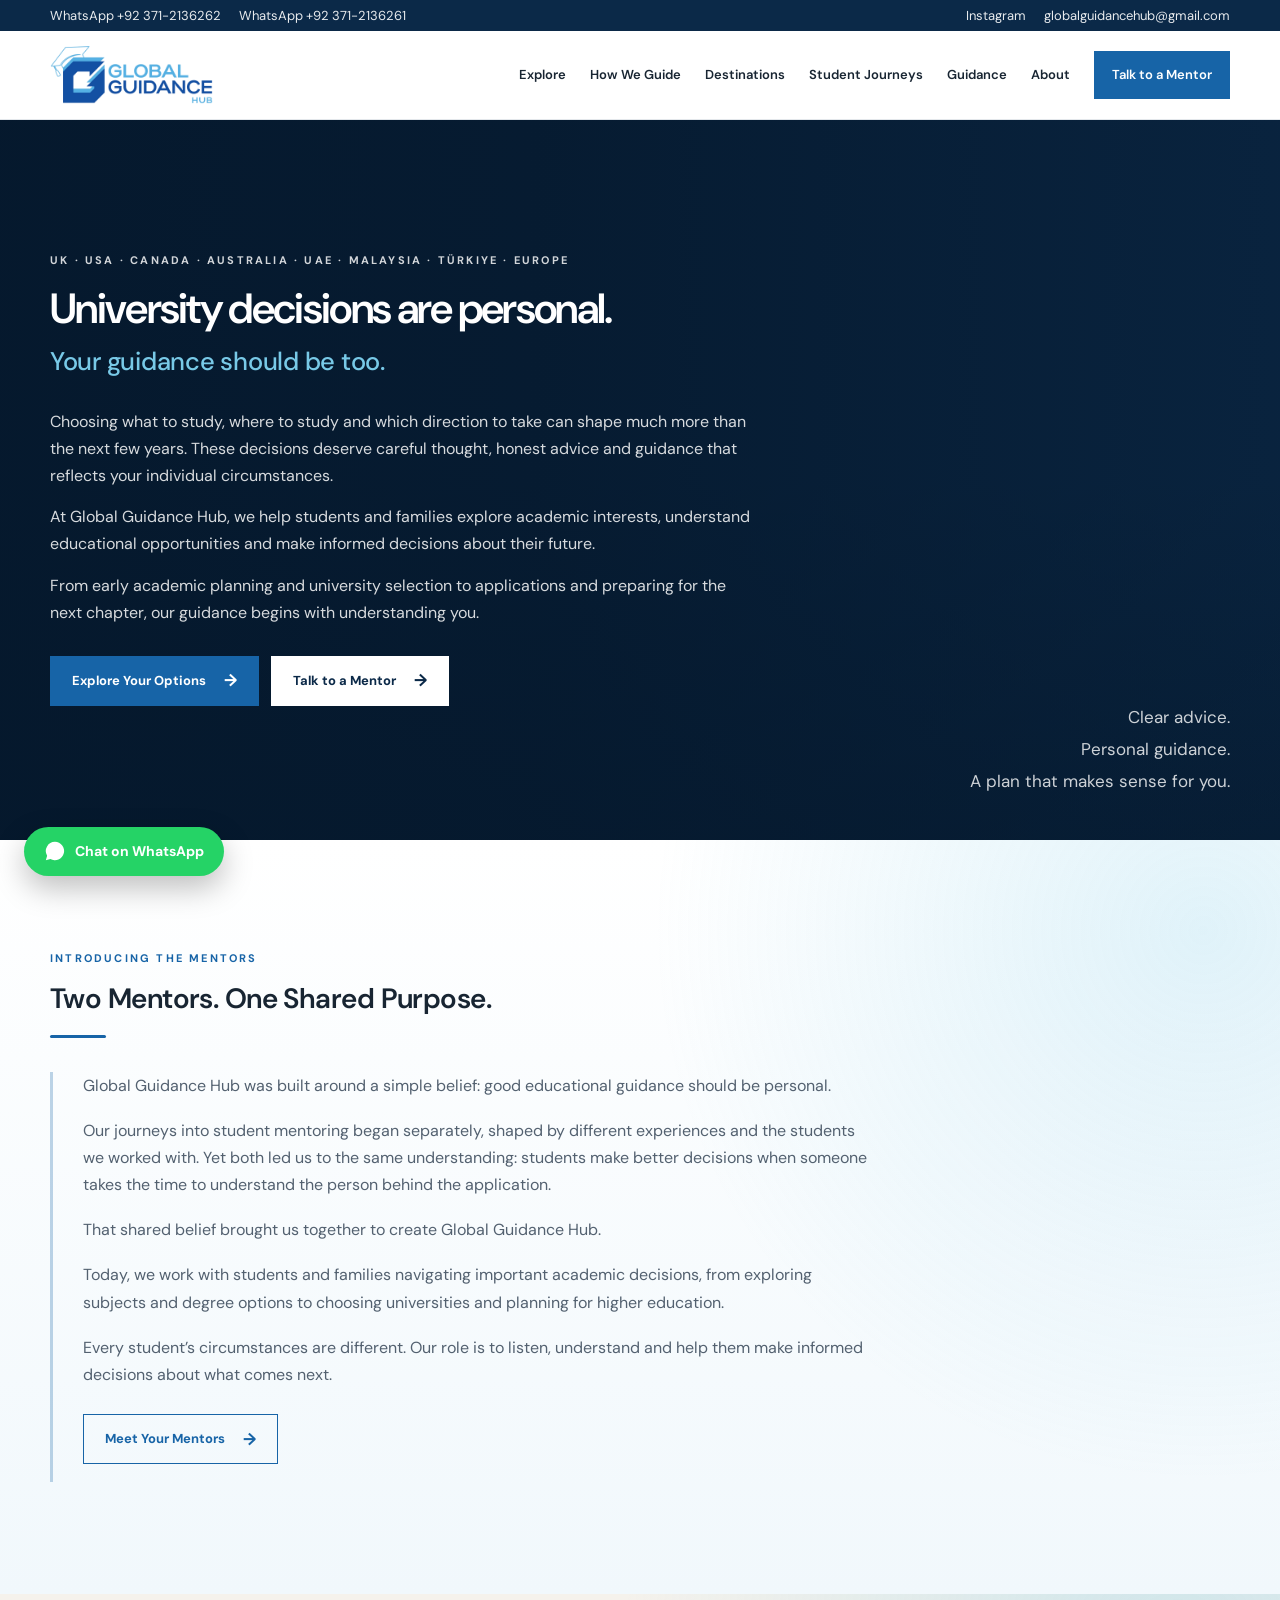
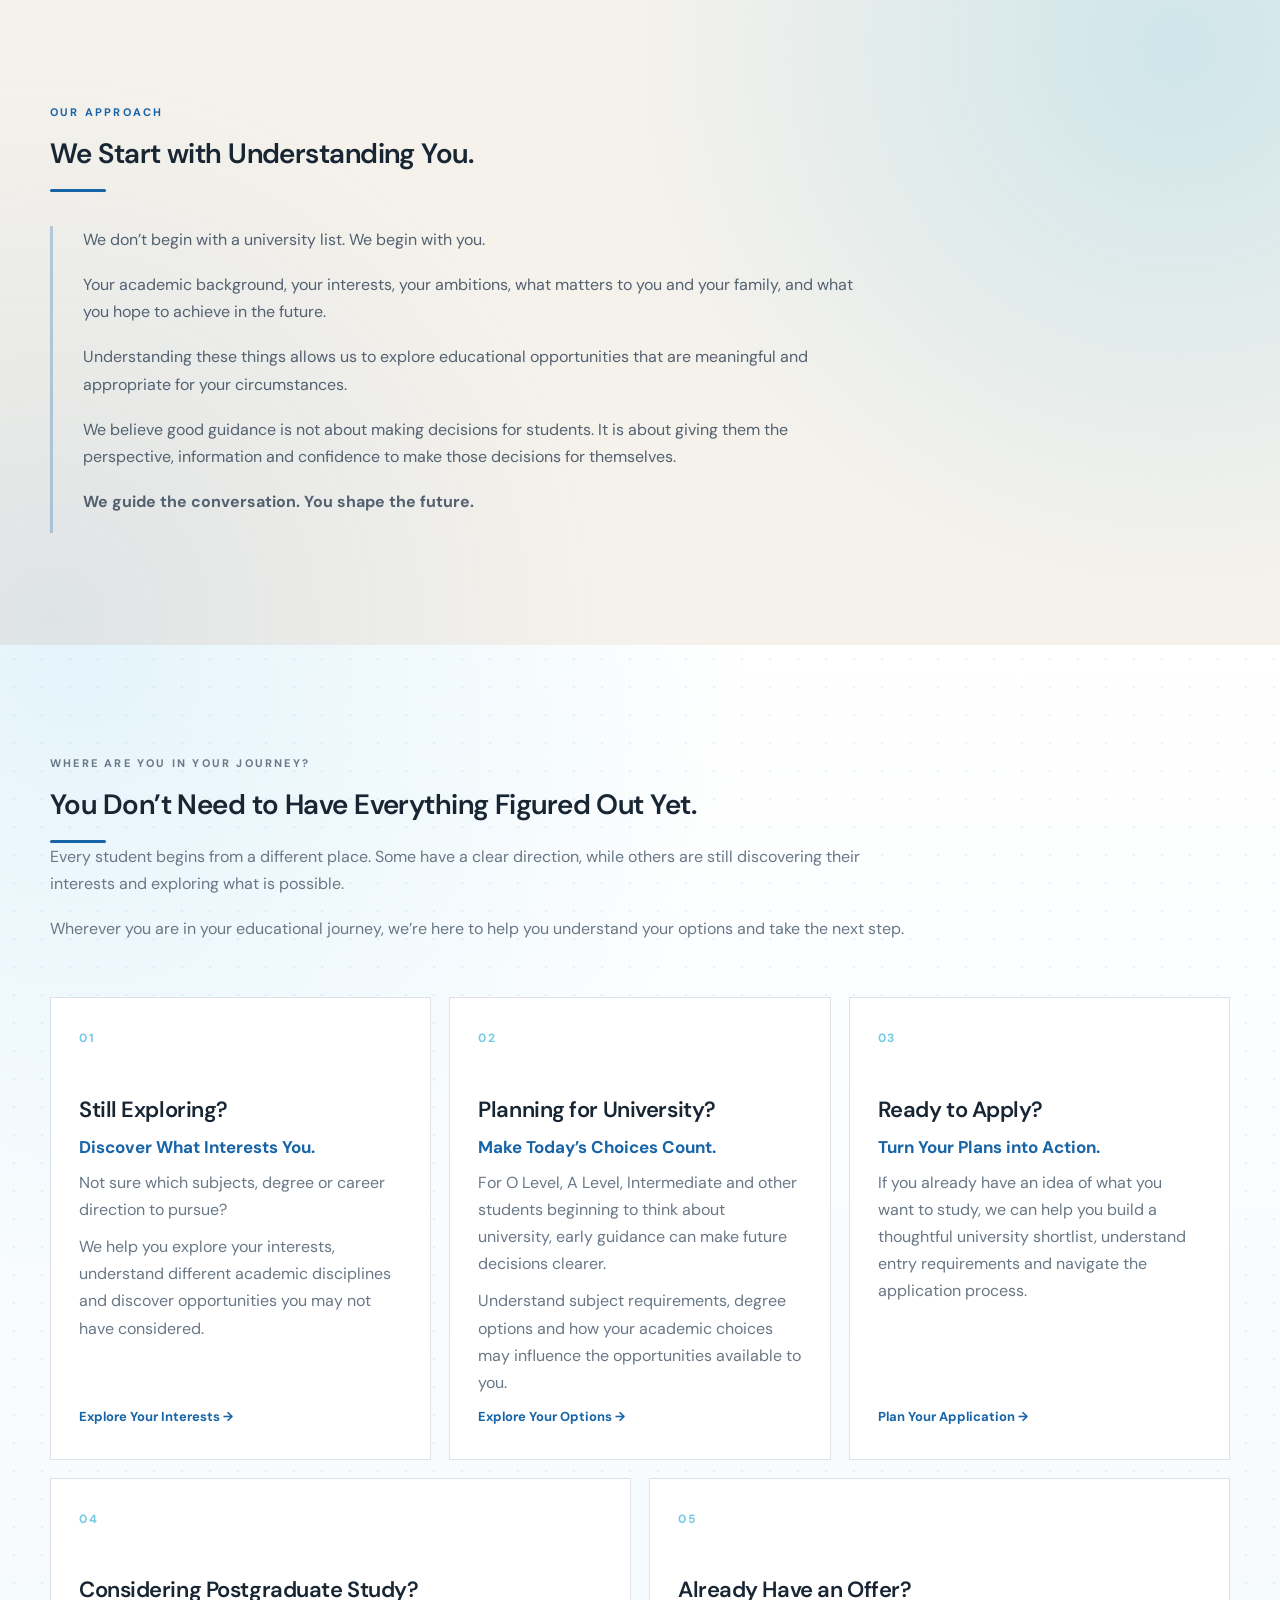
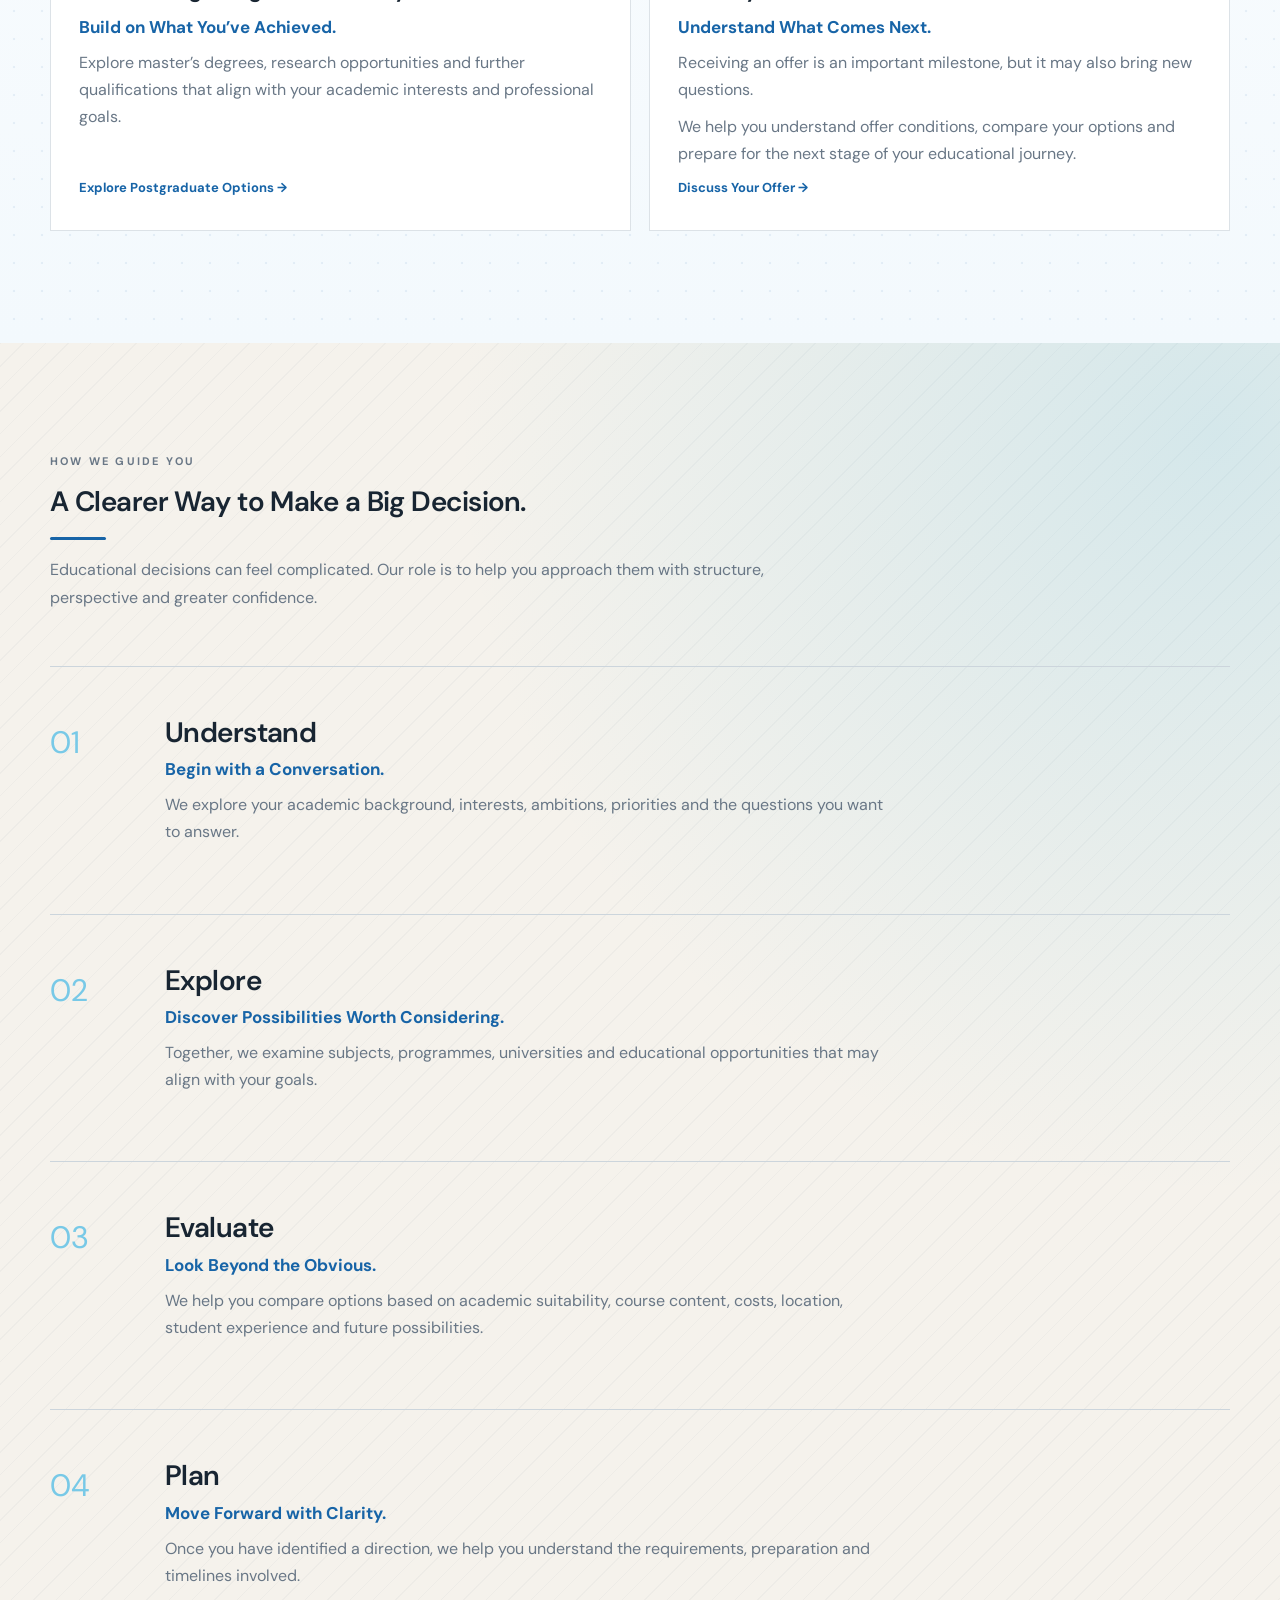
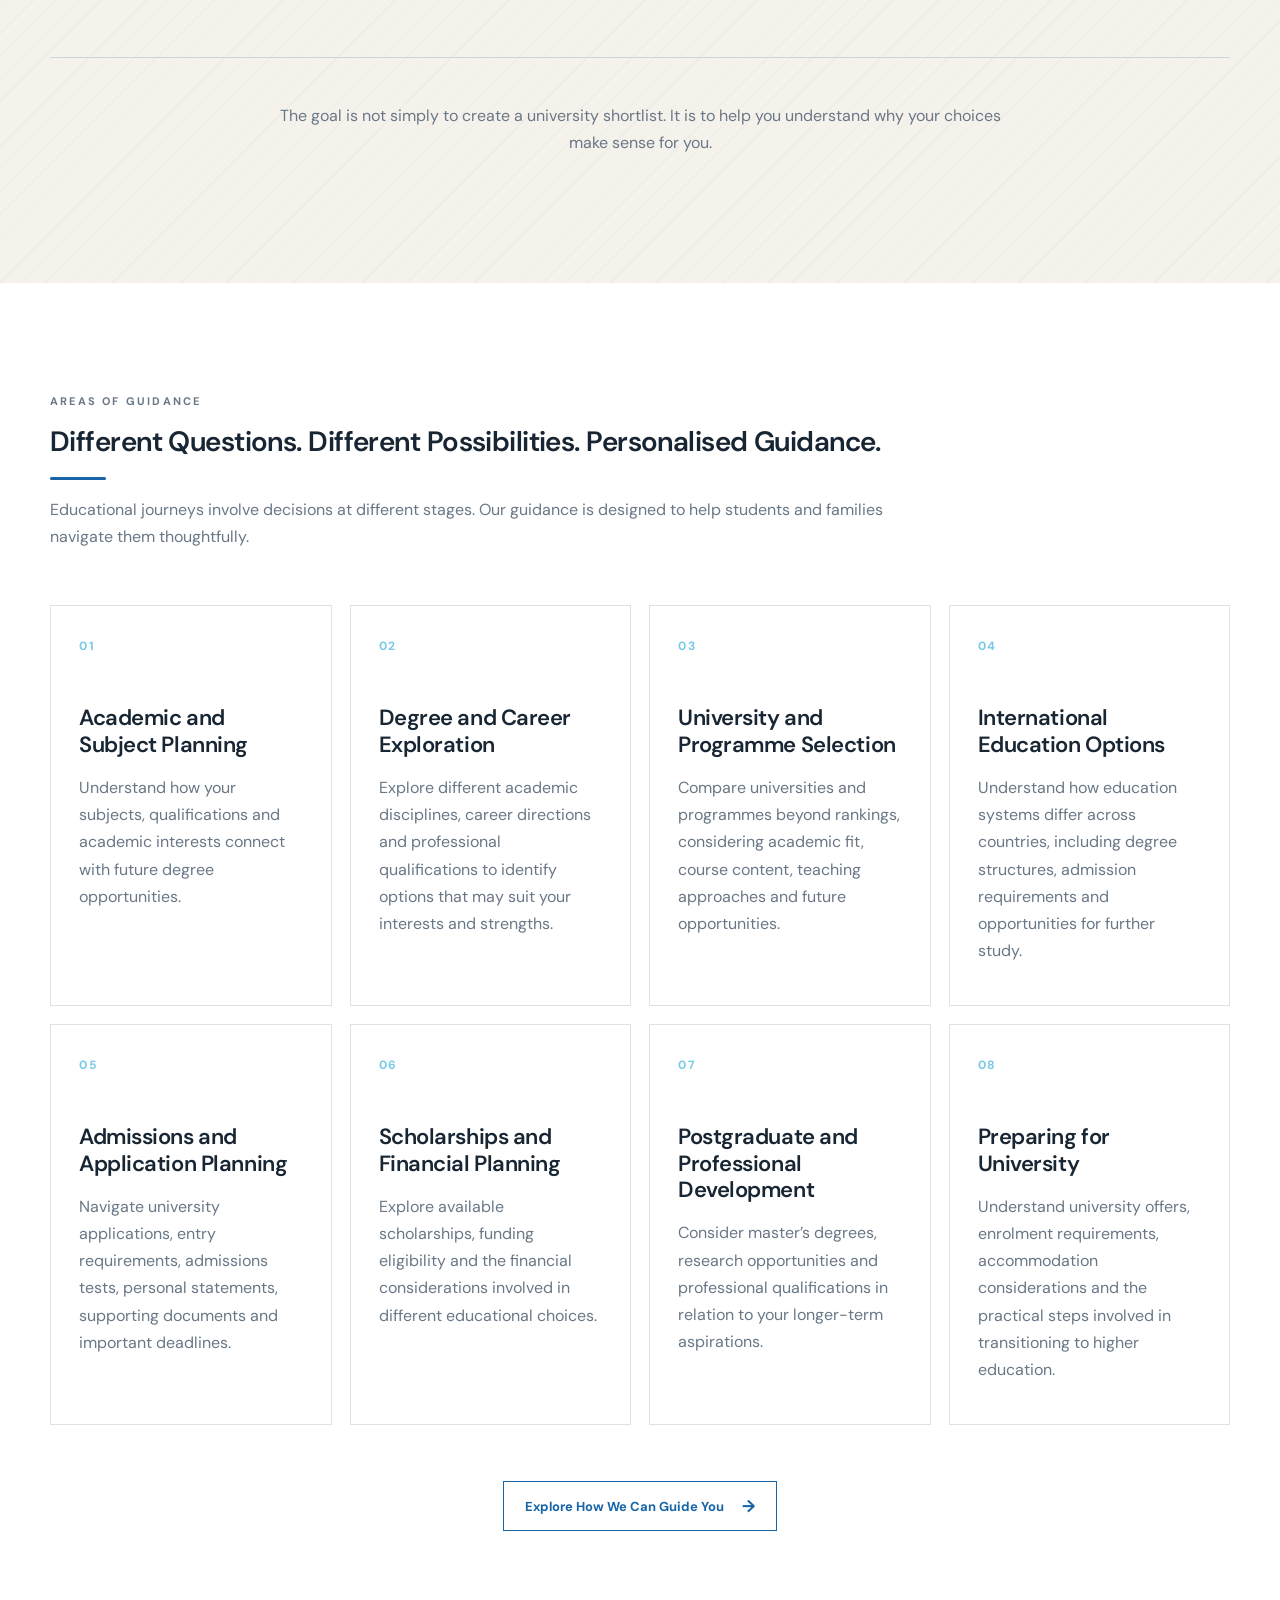
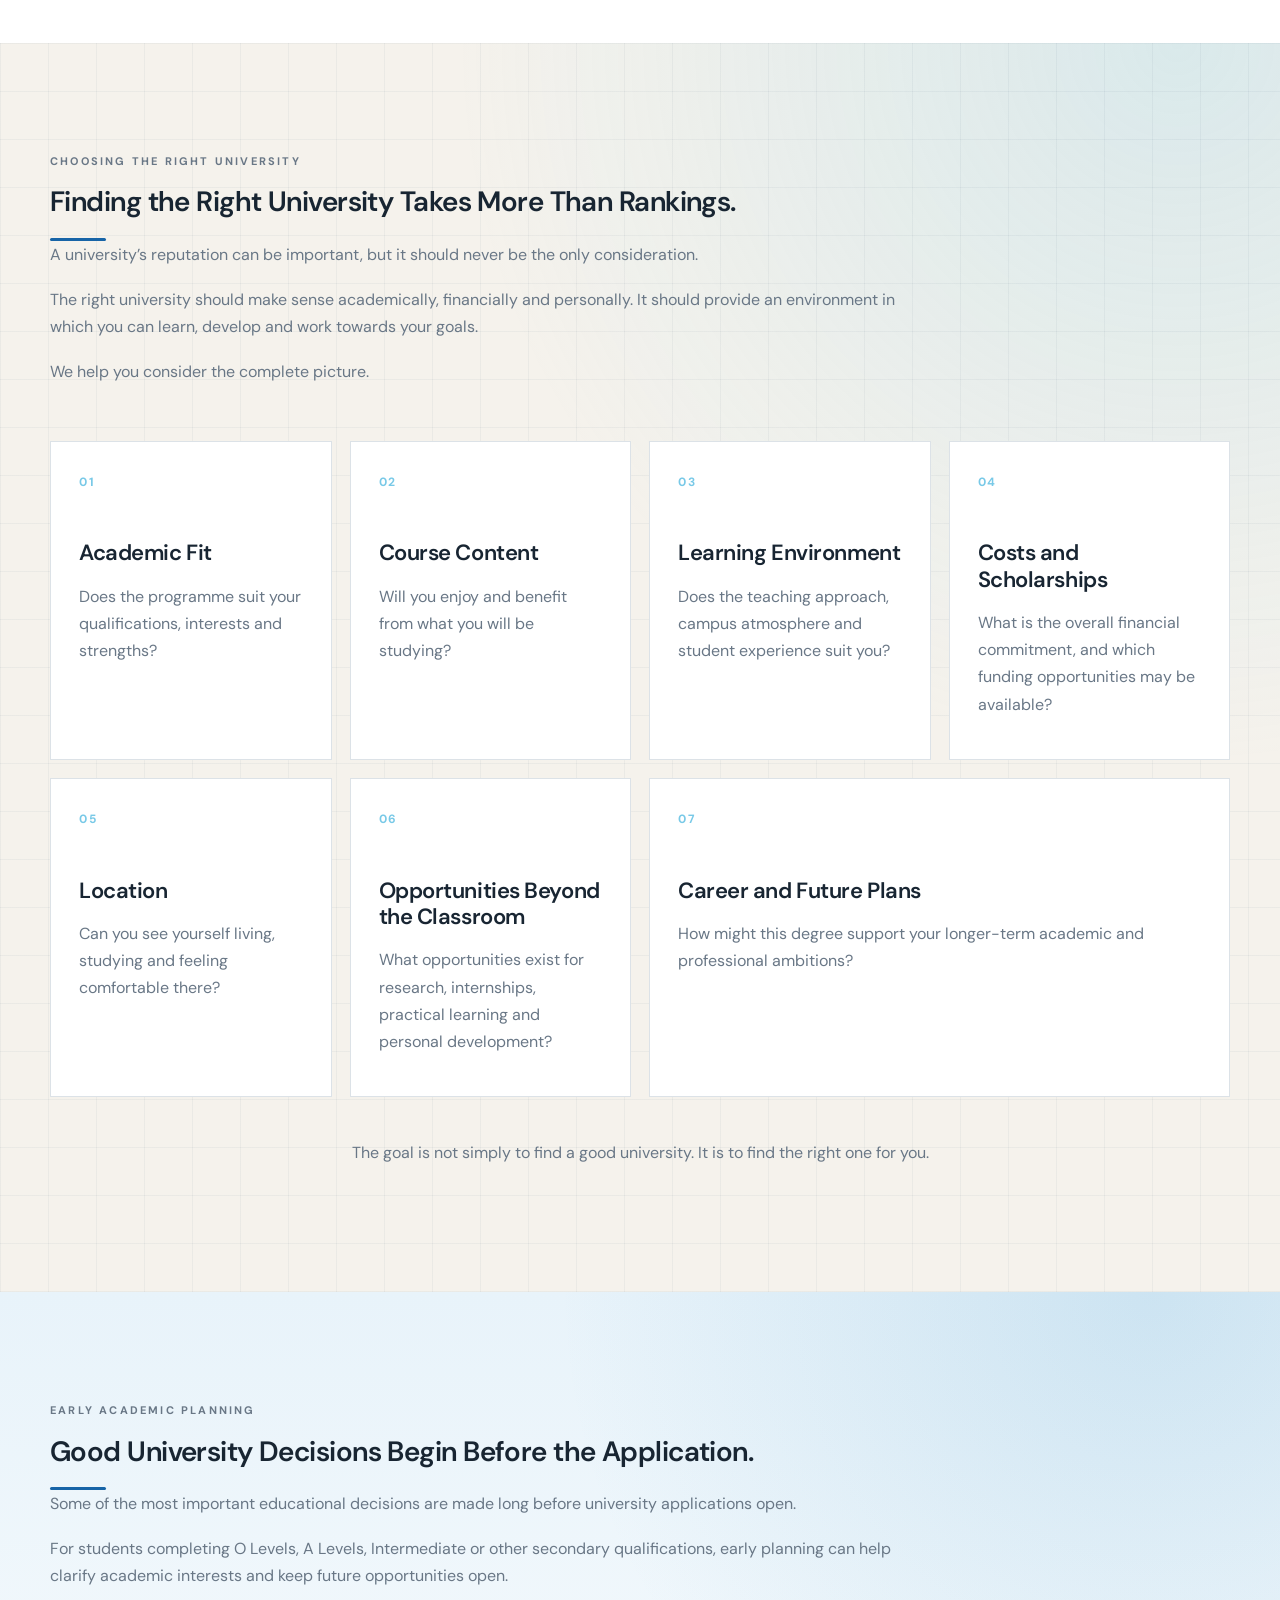
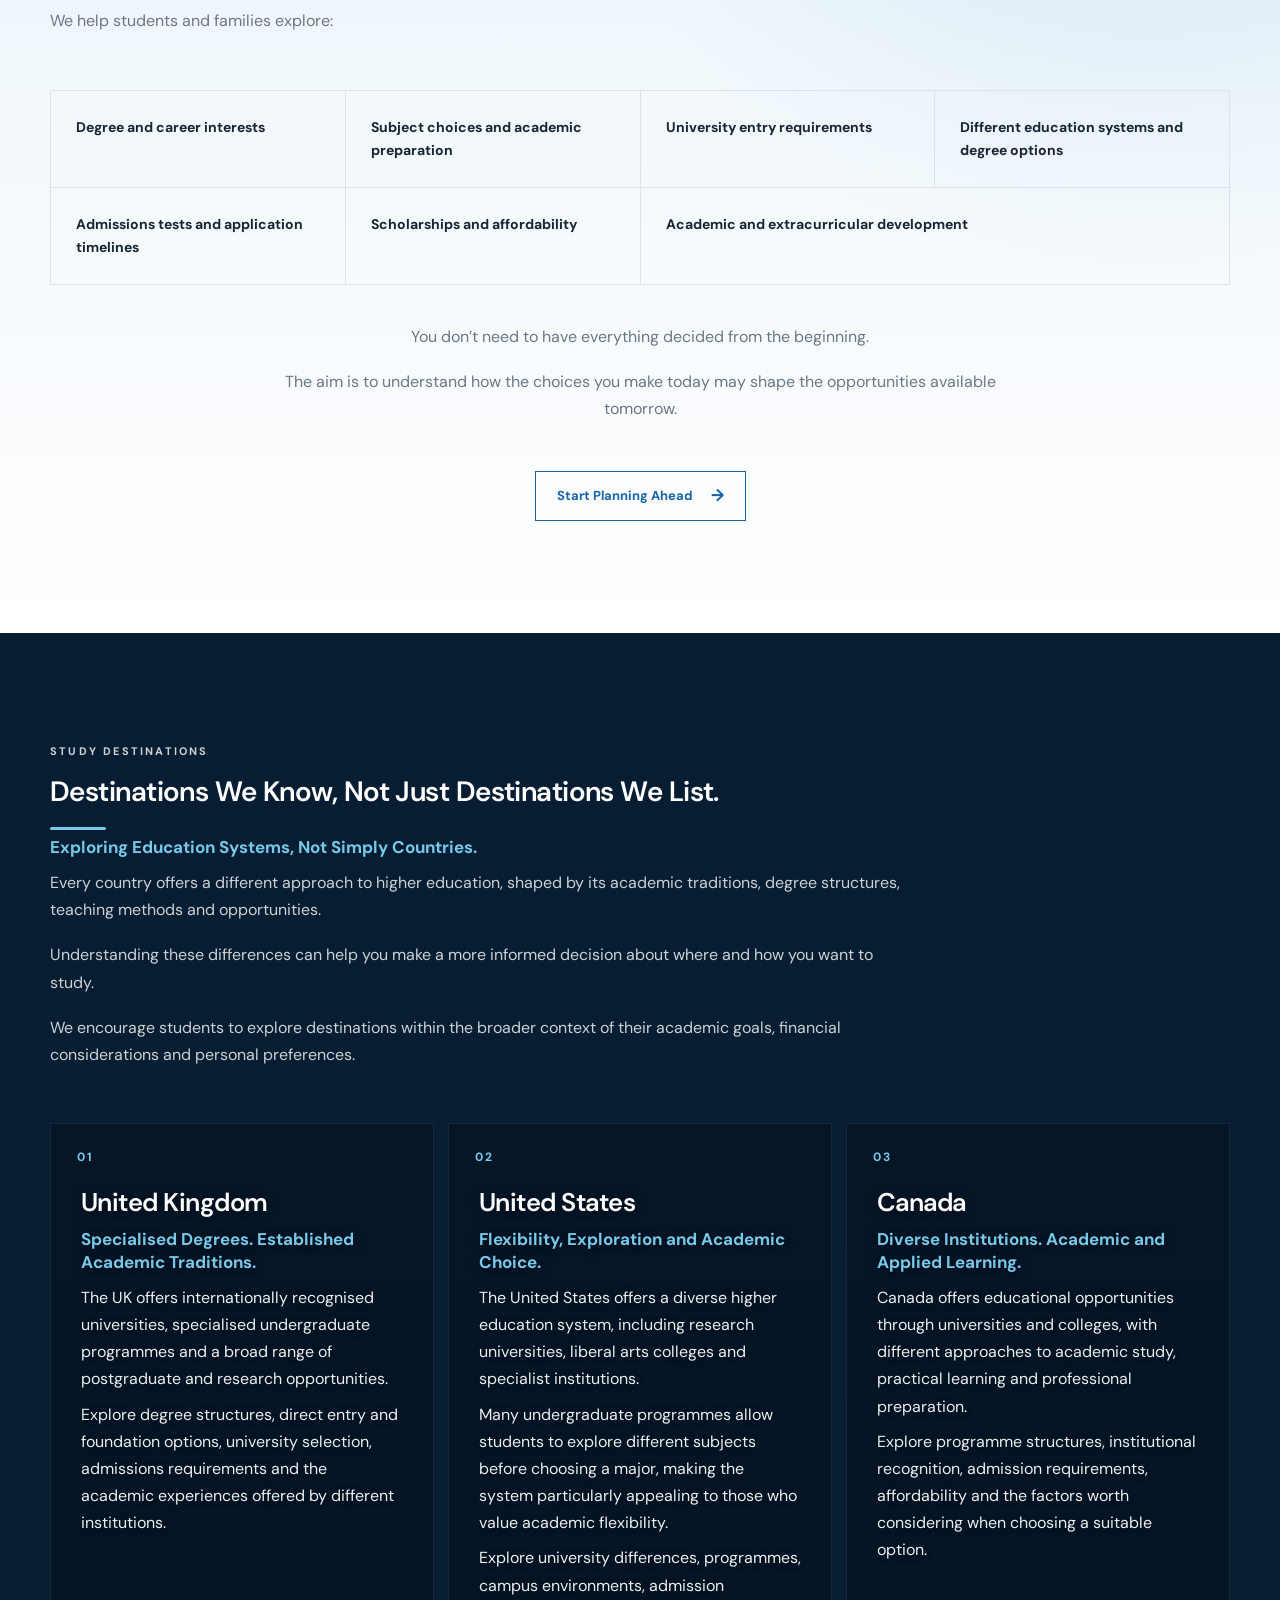
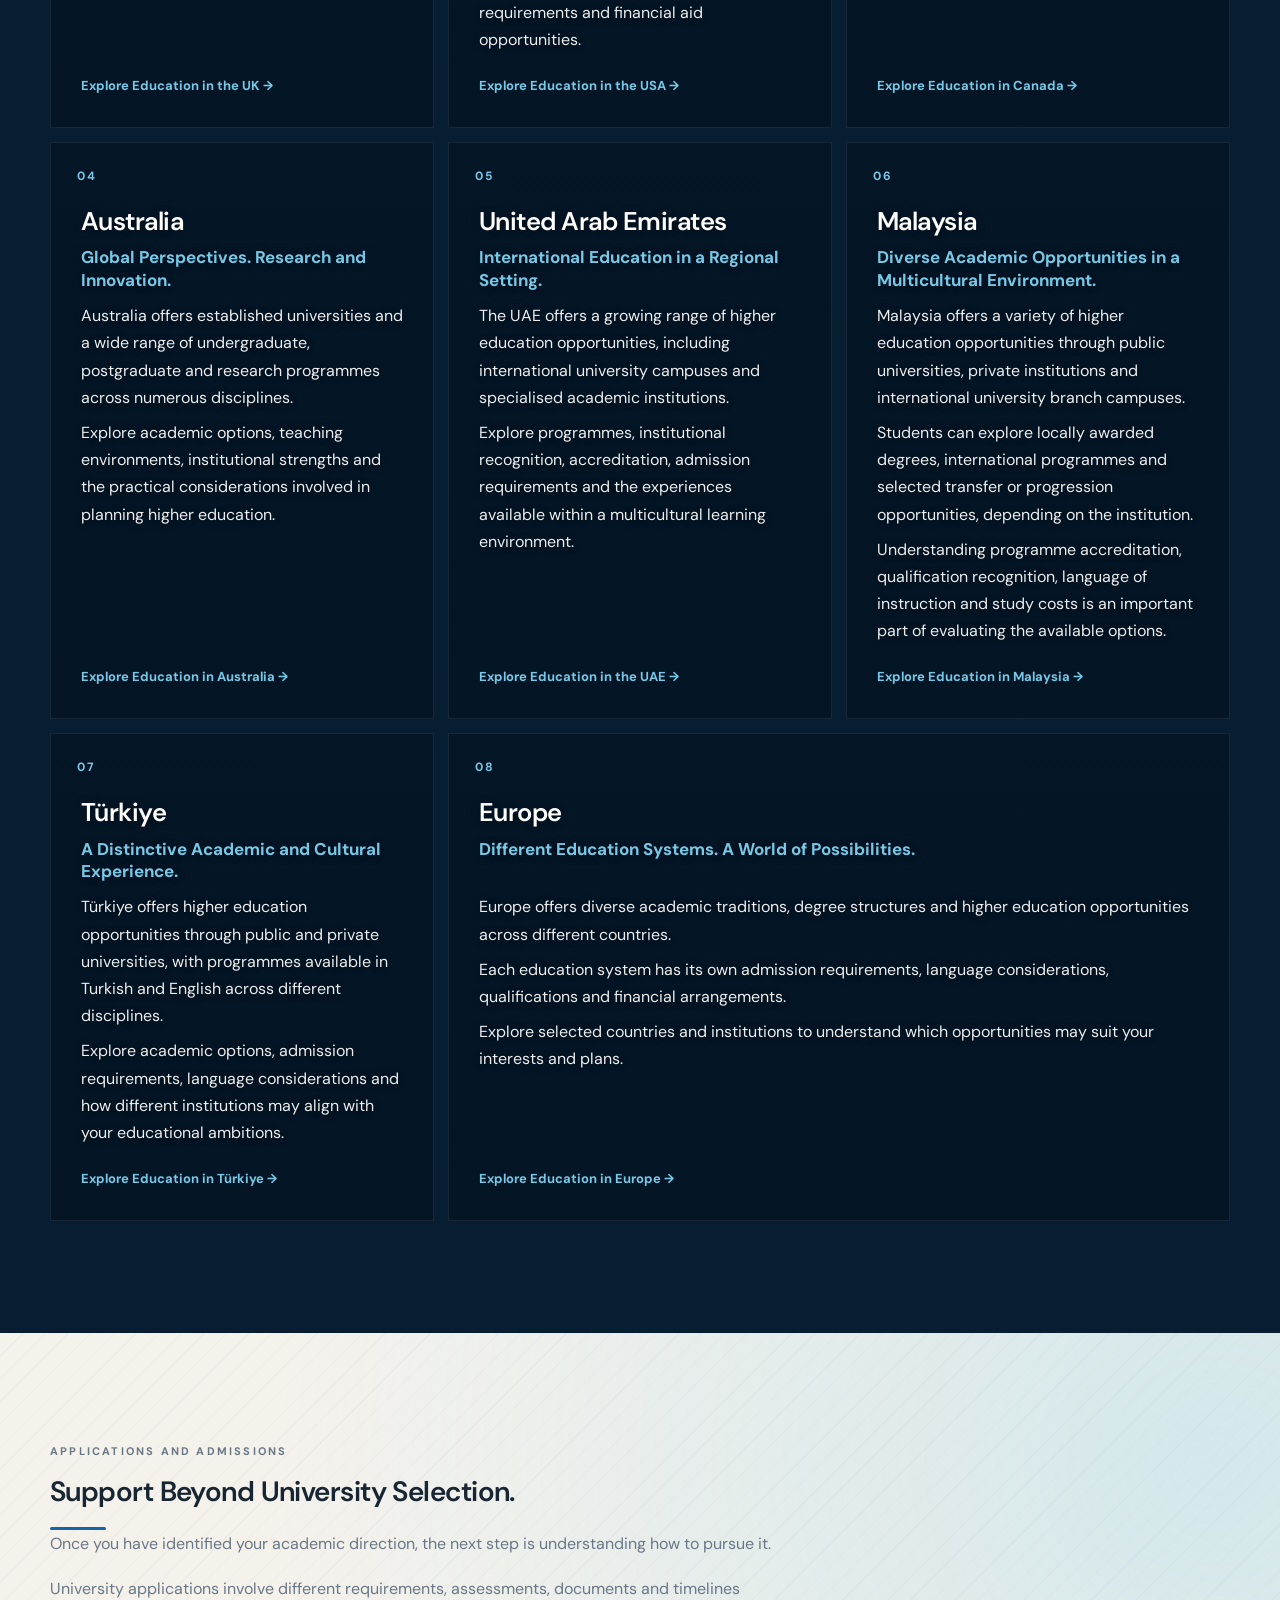
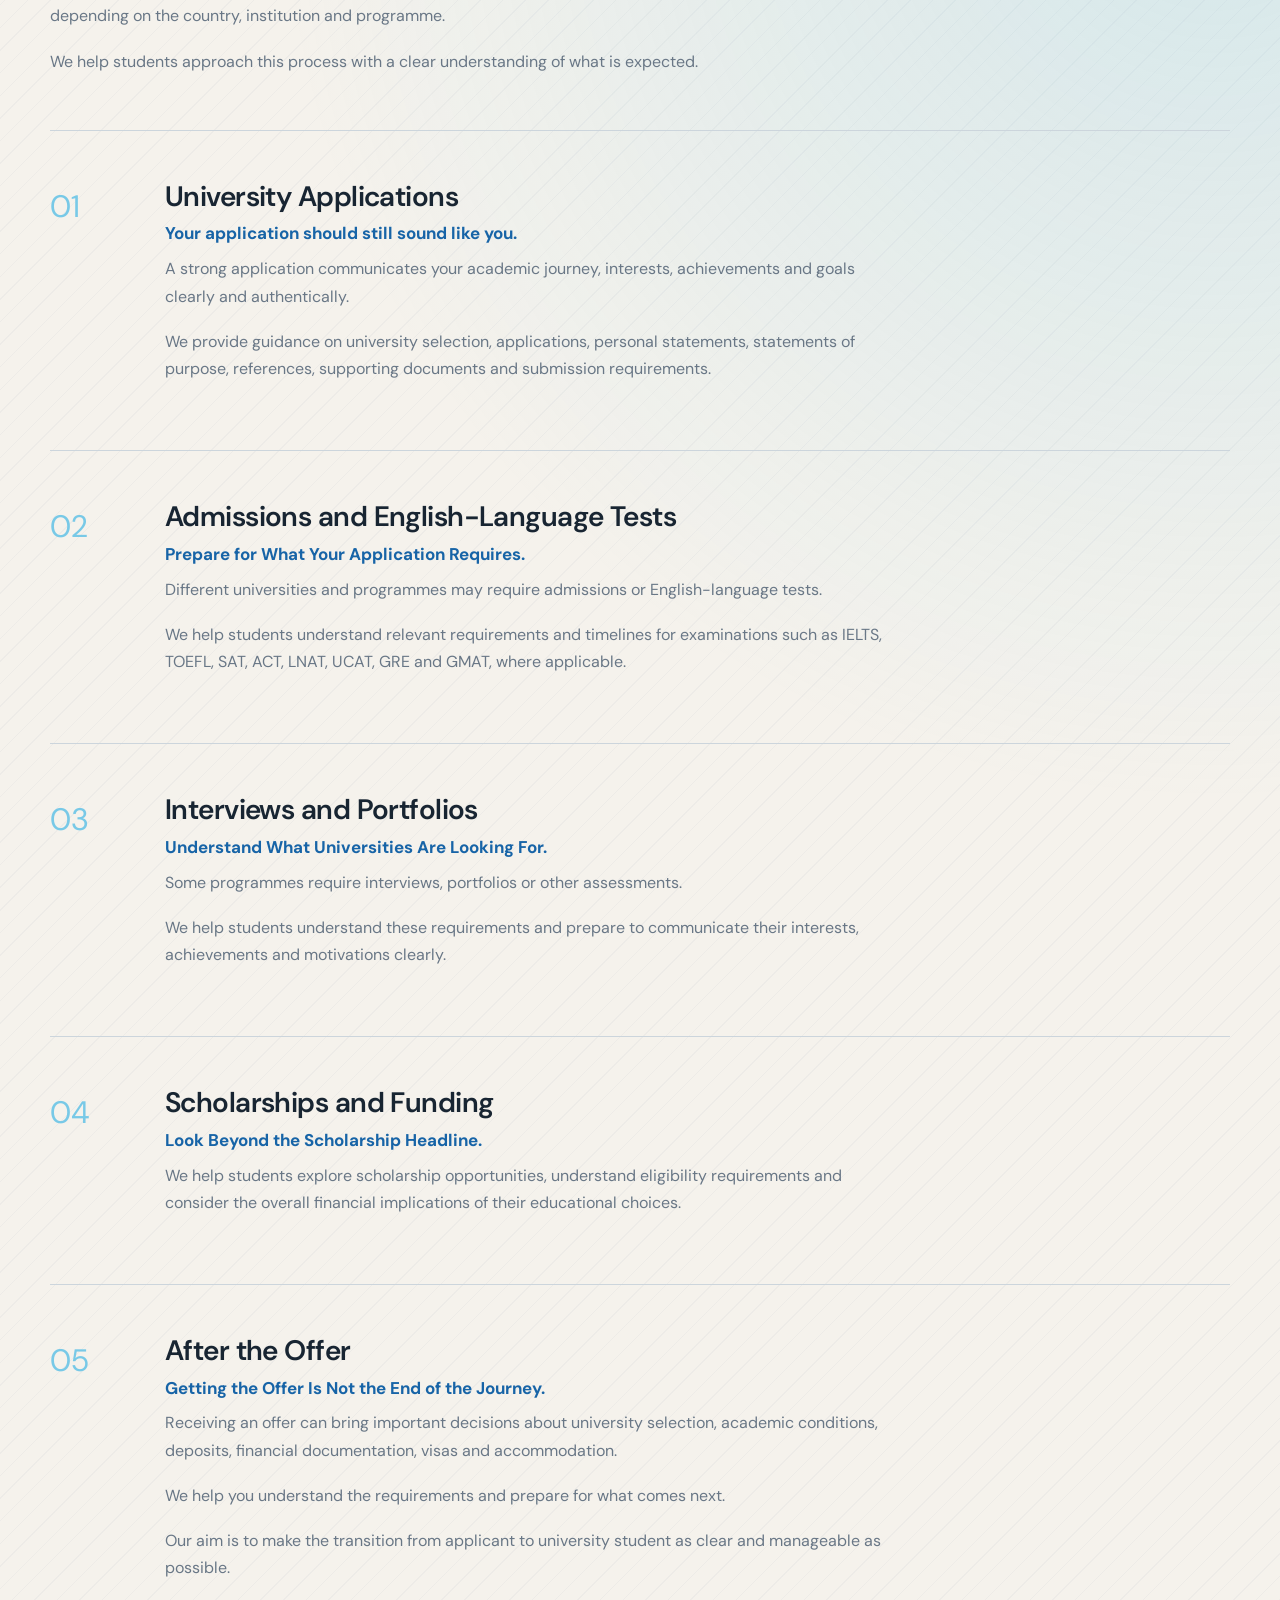
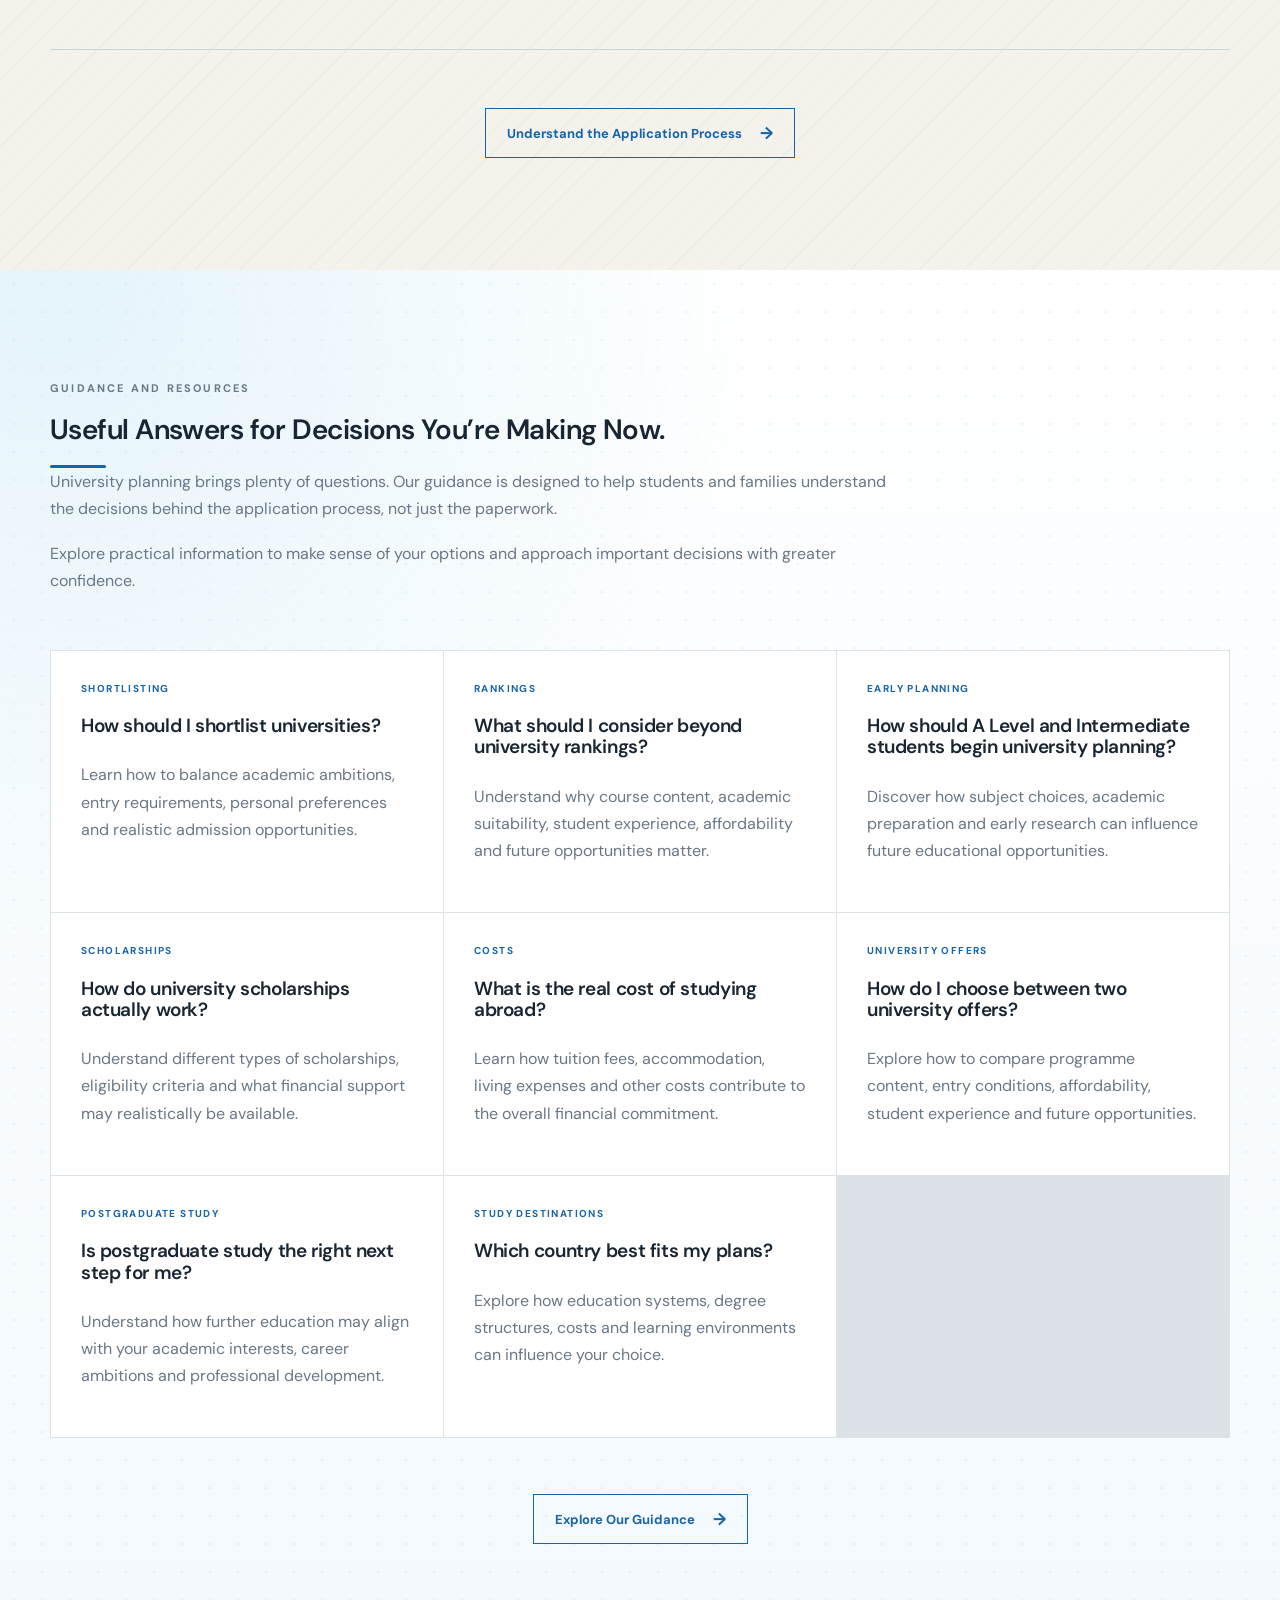
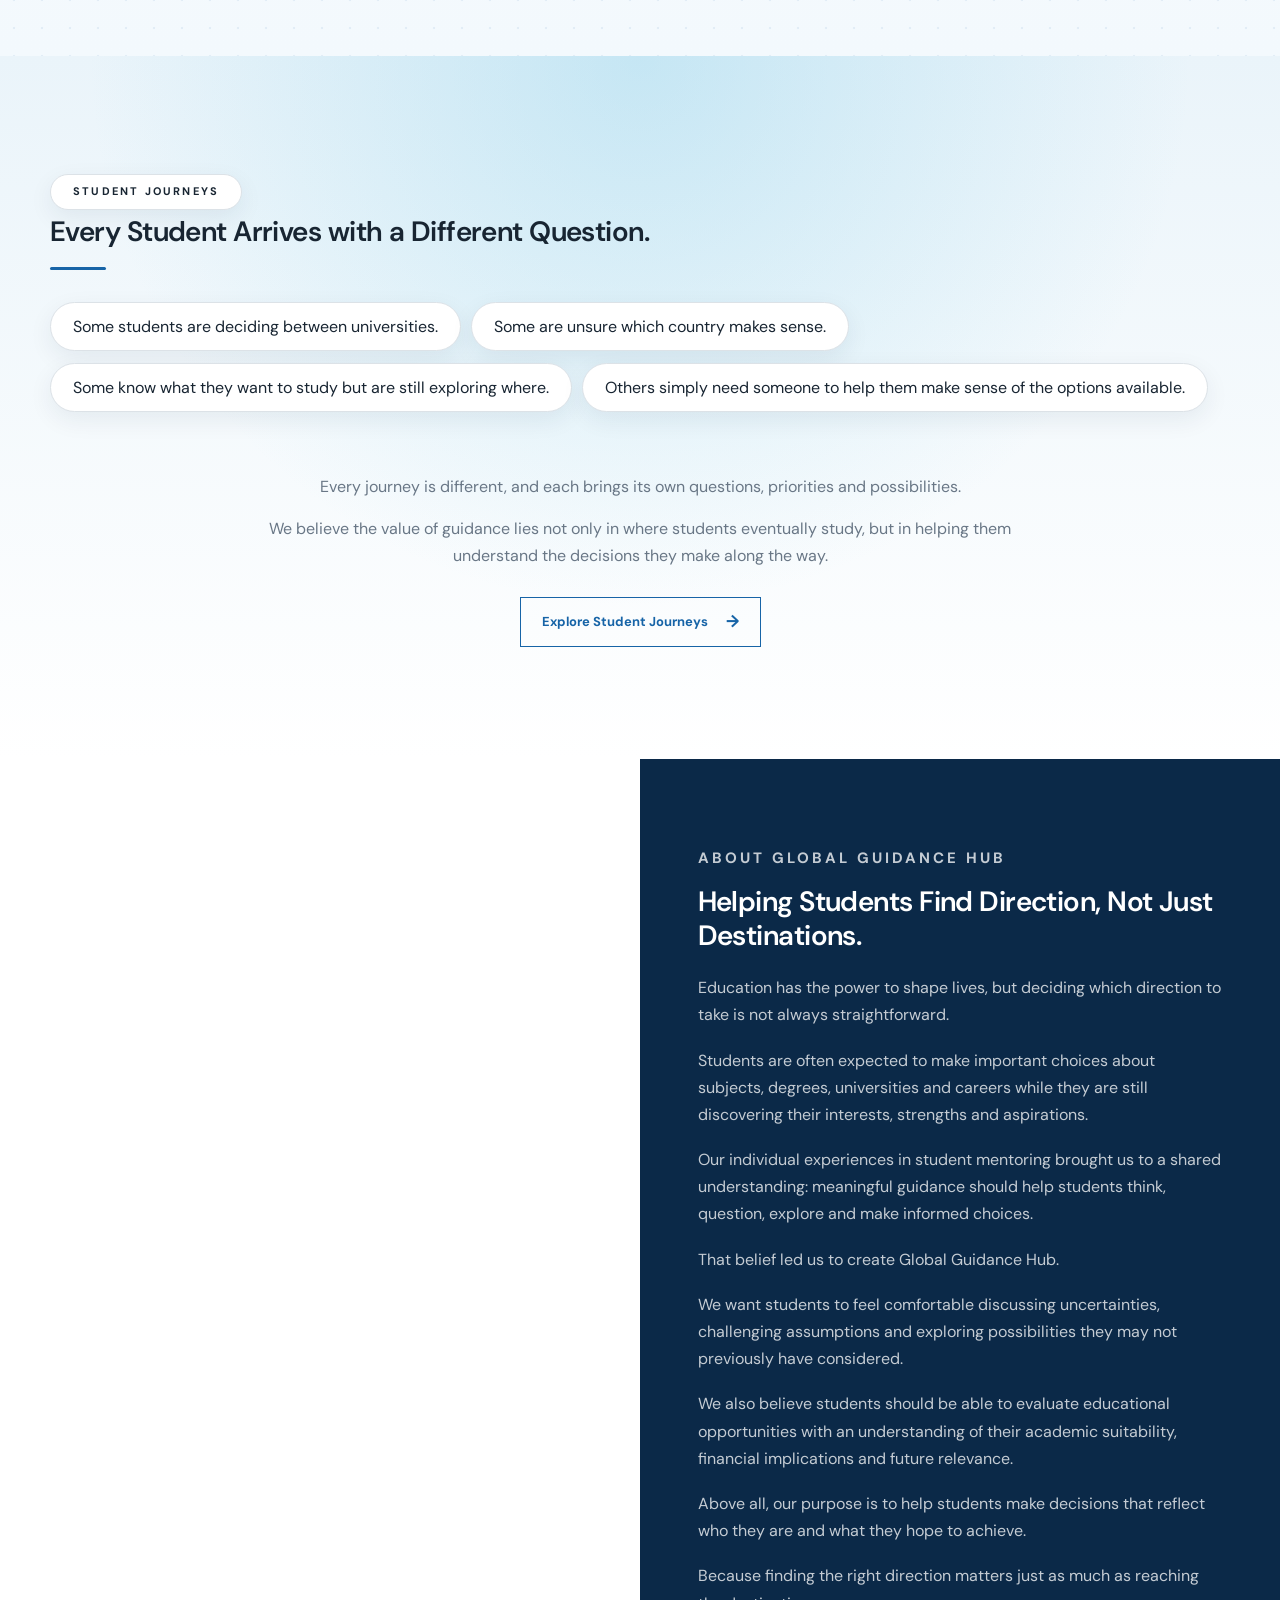
==== commit ea00d6fb: "Update index.html" ====
--- a/index.html
+++ b/index.html
@@ -3,151 +3,153 @@
 <head>
   <meta charset="UTF-8">
   <meta name="viewport" content="width=device-width, initial-scale=1.0">
-  <meta name="description" content="Global Guidance Hub — personal university guidance for choosing what and where to study, applications, offers, visas and preparing to leave.">
+  <meta name="description" content="Global Guidance Hub — thoughtful educational guidance, academic planning and university exploration.">
+  <meta property="og:type" content="website">
+  <meta property="og:title" content="Global Guidance Hub | University Decisions Are Personal">
+  <meta property="og:description" content="Thoughtful educational guidance, academic planning and university exploration.">
+  <meta property="og:url" content="https://mithanizulfikar.github.io/GlobalGuidance/">
+  <meta property="og:image" content="https://mithanizulfikar.github.io/GlobalGuidance/assets/global-guidance-hub-logo.png">
   <meta name="theme-color" content="#0b2948">
   <title>Global Guidance Hub | University Decisions Are Personal</title>
-
   <link rel="preconnect" href="https://fonts.googleapis.com">
   <link rel="preconnect" href="https://fonts.gstatic.com" crossorigin>
   <link href="https://fonts.googleapis.com/css2?family=DM+Sans:wght@400;500;600;700&display=swap" rel="stylesheet">
-
   <link rel="stylesheet" href="style.css">
   <style>
-    .quick-links{background:#0b2948;color:#fff;font-family:"DM Sans",Arial,sans-serif;font-size:13px;line-height:1}
+    /* ===== top bar + floating WhatsApp ===== */
+    .quick-links{background:#0b2948;color:#fff;font-size:13px;line-height:1}
     .quick-links .container{display:flex;flex-wrap:wrap;justify-content:space-between;align-items:center;gap:6px 22px;padding-top:9px;padding-bottom:9px}
     .quick-links span{display:flex;flex-wrap:wrap;gap:6px 18px}
     .quick-links a{color:#fff;text-decoration:none;opacity:.9;white-space:nowrap}
     .quick-links a:hover{opacity:1;text-decoration:underline}
-    @media(max-width:700px){.quick-links{font-size:12px}.quick-links .container{justify-content:center}}
-
-    /* layout fixes for the longer headline and card alignment */
-    .hero .hero-copy h1{font-size:clamp(34px,4vw,58px)!important;line-height:1.1!important}
+    .wa-float{position:fixed;left:24px;bottom:24px;z-index:60;display:inline-flex;align-items:center;gap:9px;padding:13px 20px;border-radius:999px;background:#25d366;color:#fff;font-size:14px;font-weight:700;text-decoration:none;box-shadow:0 12px 30px rgba(0,0,0,.25);transition:transform .2s}
+    .wa-float:hover{transform:translateY(-3px)}
+    .brand img{width:auto;height:58px}
+    .section-head p,.section-head p:last-child{color:var(--muted)}
+    .light-head p,.light-head p:last-child{color:rgba(255,255,255,.8)}
+    .about-content{padding:90px 0}
+    .final-cta p:last-of-type{margin-top:26px}
+    .footer-text{display:block;margin-bottom:11px;color:rgba(255,255,255,.7);font-size:14px}
+
+    /* ===== typography: one font, no italics, one body size, one-line headings ===== */
+    :root{--dark:#071d32;--serif:var(--sans)}
+    html{scroll-padding-top:100px}
+    em{font-style:normal}
+    h1,h2,h3{letter-spacing:-.02em}
+    h2,.final-cta h2,.intro h2,#about h2,#stories h2{font-size:clamp(20px,2.2vw,28px);white-space:nowrap}
+    h4{margin:0 0 10px;font-family:var(--sans);font-size:17px;font-weight:700;line-height:1.35;letter-spacing:0;color:var(--blue)}
+    .destination-card h4,.light-head h4{color:var(--sky)}
+    .light-head h4{margin-top:6px}
+    main p:not(.eyebrow):not(.hero-lead):not(.form-message),main li,.footer-brand p{font-size:16px!important;line-height:1.7}
+    .hero .hero-copy{max-width:1000px}
+    .hero .hero-copy h1{font-size:clamp(26px,3.3vw,50px)!important;line-height:1.14!important;white-space:nowrap;margin-bottom:8px!important}
+    .hero-lead{margin:0 0 24px;font-size:clamp(18px,2vw,28px);font-weight:500;letter-spacing:-.01em;color:var(--sky)}
     .hero .hero-copy .hero-text{margin-bottom:14px}
-    #explore .stage-card,#choosing .stage-card{display:flex;flex-direction:column}
-    #explore .stage-card h3{font-size:clamp(21px,1.7vw,25px);line-height:1.2;min-height:2.4em}
-    #explore .stage-card a{margin-top:auto}
-    .final-cta .button{margin:4px 6px 4px 0}
+    .stage-card h3{font-size:22px;line-height:1.2}
+    .process-main h3{font-size:clamp(24px,2.2vw,30px)}
+    .destination-card h3{font-size:clamp(24px,2vw,30px)}
+    .guide-card h3{font-size:19px}
+    #about h2{white-space:normal;line-height:1.2;margin-bottom:22px}   /* half-width column: allowed to wrap */
+
+    /* ===== layout ===== */
+    .intro-grid{grid-template-columns:1fr;gap:34px}
+    .intro-text{max-width:820px;padding-left:30px;border-left:3px solid rgba(23,100,167,.28)}
+    .intro-text p+p{margin-top:14px}
+    .intro-text .button{margin-top:8px}
+    .section-head h2::after,.intro h2::after{content:"";display:block;width:56px;height:3px;border-radius:3px;background:var(--blue);margin-top:20px}
+    .light-head h2::after{background:var(--sky)}
+    #stories .section-head{max-width:none}
+    .center{text-align:center}
+    .center p{max-width:760px;margin:0 auto 14px;color:var(--muted)}
+    .center .button{margin-top:14px}
+    .stage-grid.flow{border:0;gap:18px}
+    .stage-grid.flow .stage-card{min-height:0;border:1px solid var(--line)!important}
+    #areas .stage-grid,#choosing .stage-grid{grid-template-columns:repeat(4,1fr)}
+    #explore .stage-grid{grid-template-columns:repeat(6,1fr)}
+    #explore .stage-card{grid-column:span 2}
+    #explore .stage-card:nth-child(n+4){grid-column:span 3}
+    #choosing .stage-card:last-child{grid-column:span 2}
+    .stage-card h4{margin-top:-4px}
+    .stage-card p{margin-bottom:10px}
+    .process-main p+p{margin-top:8px}
+    #how-we-guide .center,#applications .center{margin-top:44px}
+    .fit-grid{margin-bottom:0}
+    .fit-footer p+p{margin-top:8px}
+    .fit-footer{gap:30px}
+    .final-cta p{max-width:660px;margin:0 auto 22px;color:rgba(255,255,255,.85)}
+    .final-cta .button{margin:4px 6px}
     .final-cta p a{color:inherit;text-decoration:underline}
-
-    /* spacing fixes (added after reviewing style.css) */
-    :root{--dark:#071d32}
-    #mentors{background:#fff}
-    #choosing .stage-card{min-height:230px;border-right:1px solid var(--line);border-bottom:1px solid var(--line)}
-    #choosing .stage-card h3{margin-top:30px;font-size:24px}
-    #choosing .stage-card:nth-child(4n){border-right:0}
-    #choosing .stage-card:nth-child(n+5){border-bottom:0}
-    #choosing .center p,.stories-section .center p{max-width:720px;margin:0 auto 22px;color:var(--muted)}
-    .stories-section .section-head p{color:var(--muted);font-size:17px;margin:0 0 6px}
-    .guide-card{min-height:190px}
-    .guide-card h3{font-size:21px}
-    .final-cta p{max-width:660px;margin:0 auto 22px;color:rgba(255,255,255,.85)}
-    @media(min-width:1081px){.guide-grid{grid-template-columns:repeat(4,1fr)}}
+    .guide-card{min-height:190px;transition:transform .25s ease,box-shadow .25s ease}
+    .guide-card:hover{transform:translateY(-4px);box-shadow:0 18px 40px rgba(11,41,72,.12)}
+    .guide-card p{margin-top:12px;color:var(--muted)}
+    .destination-card.europe{grid-column:span 2}
+    /* destination cards: same start line for every heading, clearer text on photos */
+    .destination-card{align-items:stretch;padding:66px 31px 31px}
+    .destination-card>div{display:flex;flex-direction:column;width:100%}
+    .destination-card::before{background:linear-gradient(180deg,rgba(4,20,36,.84) 0%,rgba(4,20,36,.9) 100%)}
+    .destination-card:hover::before{background:linear-gradient(180deg,rgba(4,20,36,.74),rgba(11,41,72,.88))}
+    .destination-card h3,.destination-card h4,.destination-card p{text-shadow:0 1px 8px rgba(0,0,0,.45)}
+    .destination-card h4{min-height:2.7em}
+    .destination-card p{color:rgba(255,255,255,.93)}
+    .destination-card a{margin-top:auto;padding-top:14px}
+    .destination-card p{margin-bottom:8px}
+    .footer-brand img{background:transparent;padding:0;filter:brightness(0) invert(1)}
+    .profile-intro p+p{margin-top:12px}
+    .stories-section .section-head p{display:inline-block;margin:6px 10px 6px 0;padding:10px 22px;border-radius:999px;background:#fff;border:1px solid var(--line);box-shadow:0 8px 24px rgba(11,41,72,.07);color:var(--ink)}
+    .stories-section .section-head h2{margin-bottom:26px}
     @media(min-width:681px){#early-planning .fit-grid div:last-child{grid-column:span 2}}
+
+    /* ===== destination photos ===== */
+    .malaysia{background-image:url("assets/malaysia.jpg"),url("https://unsplash.com/photos/GcueZ9hmD6c/download?force=true&w=1100")}
+    .australia{background-image:url("assets/australia.jpg"),url("https://unsplash.com/photos/3HuDT9sC29U/download?force=true&w=1100"),url("https://images.unsplash.com/photo-1506973035872-a4ec16b8e8d4?auto=format&fit=crop&w=1100&q=82")}
+
+    /* ===== section backgrounds ===== */
+    #approach{background:radial-gradient(circle at 92% 8%,rgba(120,201,231,.30),transparent 42%),radial-gradient(circle at 4% 96%,rgba(23,100,167,.10),transparent 40%),var(--cream)}
+    #mentors{background:radial-gradient(circle at 94% 12%,rgba(120,201,231,.22),transparent 40%),linear-gradient(180deg,#fff,#f1f8fc)}
+    #explore{background:radial-gradient(circle at 6% 0%,rgba(120,201,231,.20),transparent 38%),radial-gradient(rgba(23,100,167,.08) 1.3px,transparent 1.6px) 0 0/28px 28px,linear-gradient(180deg,#fff,#f3f9fd)}
+    #how-we-guide,#applications{background:radial-gradient(circle at 95% 6%,rgba(120,201,231,.26),transparent 40%),repeating-linear-gradient(135deg,rgba(11,41,72,.03) 0 1px,transparent 1px 16px),var(--cream)}
+    #areas{background:#fff}
+    #choosing{background:linear-gradient(rgba(11,41,72,.045) 1px,transparent 1px) 0 0/48px 48px,linear-gradient(90deg,rgba(11,41,72,.045) 1px,transparent 1px) 0 0/48px 48px,radial-gradient(circle at 92% 0%,rgba(120,201,231,.22),transparent 42%),var(--cream)}
+    #early-planning{background:radial-gradient(circle at 90% 0%,rgba(35,134,191,.14),transparent 40%),linear-gradient(180deg,#e8f3fa,#fff)}
+    #guidance{background:radial-gradient(circle at 4% 0%,rgba(120,201,231,.20),transparent 38%),radial-gradient(rgba(23,100,167,.08) 1.3px,transparent 1.6px) 0 0/28px 28px,linear-gradient(180deg,#fff,#f3f9fd)}
+    #stories{background:radial-gradient(circle at 50% 0%,rgba(120,201,231,.32),transparent 58%),linear-gradient(180deg,#eaf4fa,#fff)}
+
+    /* ===== responsive ===== */
     @media(max-width:1080px){
-      #choosing .stage-card:nth-child(4n){border-right:1px solid var(--line)}
-      #choosing .stage-card:nth-child(2n){border-right:0}
-      #choosing .stage-card:nth-child(n+5){border-bottom:1px solid var(--line)}
-      #choosing .stage-card:nth-child(n+7){border-bottom:0}
+      #areas .stage-grid,#choosing .stage-grid,#explore .stage-grid{grid-template-columns:repeat(2,1fr)}
+      #explore .stage-card,#explore .stage-card:nth-child(n+4){grid-column:span 1}
+      #explore .stage-card:last-child,#choosing .stage-card:last-child{grid-column:span 2}
+      .destination-card.europe{grid-column:auto}
+    }
+    @media(max-width:800px){
+      h2,.final-cta h2,.intro h2,#stories h2{white-space:normal;font-size:24px}
+      .hero .hero-copy h1{white-space:normal;font-size:30px!important}
     }
     @media(max-width:680px){
-      #choosing .stage-card{border-right:0}
-      #choosing .stage-card:nth-child(n){border-bottom:1px solid var(--line)}
-      #choosing .stage-card:last-child{border-bottom:0}
+      #areas .stage-grid,#choosing .stage-grid,#explore .stage-grid{grid-template-columns:1fr}
+      #explore .stage-card:last-child,#choosing .stage-card:last-child{grid-column:span 1}
+      .quick-links .container{justify-content:center}
+      .wa-float{left:14px;bottom:16px;padding:12px 16px;font-size:13px}
     }
 
-    /* single font (DM Sans) everywhere, no italics */
-    :root{--serif:var(--sans)}
-    em,h1 em,h2 em,h3 em,.process-note,.no-pressure{font-style:normal!important;font-weight:inherit}
-    h1,h2,h3{letter-spacing:-.02em}
-    .hero .hero-copy h1{letter-spacing:-.025em}
-
-    /* logo, one-line headings, Australia photo */
-    .footer-brand img{background:transparent;padding:0;filter:brightness(0) invert(1)}
-    #about h2{font-size:clamp(22px,2.2vw,33px);white-space:nowrap}
-    #stories .section-head{max-width:none}
-    #stories h2{font-size:clamp(22px,2.9vw,40px);white-space:nowrap}
-    @media(max-width:700px){#about h2,#stories h2{white-space:normal;font-size:28px}}
-    .australia{background-image:url("assets/australia.jpg"),url("https://unsplash.com/photos/3HuDT9sC29U/download?force=true&w=1100"),url("https://images.unsplash.com/photo-1506973035872-a4ec16b8e8d4?auto=format&fit=crop&w=1100&q=82")}
-
-    /* ===== smaller headings (max 2 lines) ===== */
-    h2,.final-cta h2{font-size:clamp(26px,3vw,38px);letter-spacing:-.02em}
-    .intro h2{font-size:clamp(26px,2.7vw,34px)}
-    .section-head h2,.intro-grid h2{max-width:820px}
-    .hero .hero-copy{max-width:880px}
-    .hero .hero-copy h1{font-size:clamp(30px,3.1vw,46px)!important;line-height:1.14!important}
-    .process-main h3{font-size:clamp(22px,2vw,28px)}
-    .destination-card h3{font-size:clamp(24px,2vw,30px)}
-    #stories h2{font-size:clamp(22px,2.6vw,36px)}
-    #about h2{font-size:clamp(22px,2vw,30px)}
-
-    /* ===== richer backgrounds for plain sections ===== */
-    #approach{background:radial-gradient(circle at 92% 8%,rgba(120,201,231,.30),transparent 42%),radial-gradient(circle at 4% 96%,rgba(23,100,167,.10),transparent 40%),var(--cream)}
-    #founders{background:radial-gradient(circle at 6% 10%,rgba(120,201,231,.28),transparent 42%),radial-gradient(circle at 96% 92%,rgba(23,100,167,.10),transparent 40%),var(--cream)}
-    #explore{background:radial-gradient(circle at 6% 0%,rgba(120,201,231,.20),transparent 38%),radial-gradient(rgba(23,100,167,.08) 1.3px,transparent 1.6px) 0 0/28px 28px,linear-gradient(180deg,#fff,#f3f9fd)}
-    #how-we-guide{background:radial-gradient(circle at 95% 6%,rgba(120,201,231,.26),transparent 40%),repeating-linear-gradient(135deg,rgba(11,41,72,.03) 0 1px,transparent 1px 16px),var(--cream)}
-    #early-planning{background:radial-gradient(circle at 90% 0%,rgba(35,134,191,.14),transparent 40%),linear-gradient(180deg,#e8f3fa,#fff)}
-    #choosing{background:linear-gradient(rgba(11,41,72,.045) 1px,transparent 1px) 0 0/48px 48px,linear-gradient(90deg,rgba(11,41,72,.045) 1px,transparent 1px) 0 0/48px 48px,radial-gradient(circle at 92% 0%,rgba(120,201,231,.22),transparent 42%),#fff}
-    #applications{background:radial-gradient(circle at 5% 4%,rgba(120,201,231,.26),transparent 40%),repeating-linear-gradient(135deg,rgba(11,41,72,.03) 0 1px,transparent 1px 16px),var(--cream)}
-    #mentors{background:radial-gradient(circle at 94% 12%,rgba(120,201,231,.22),transparent 40%),linear-gradient(180deg,#fff,#f1f8fc)}
-    #stories{background:radial-gradient(circle at 50% 0%,rgba(120,201,231,.32),transparent 58%),linear-gradient(180deg,#eaf4fa,#fff)}
-    #guidance{background:radial-gradient(circle at 4% 0%,rgba(120,201,231,.20),transparent 38%),radial-gradient(rgba(23,100,167,.08) 1.3px,transparent 1.6px) 0 0/28px 28px,linear-gradient(180deg,#fff,#f3f9fd)}
-
-    /* accent line under headings, accent edge on intro text */
-    .section-head h2::after,.intro h2::after{content:"";display:block;width:56px;height:3px;border-radius:3px;background:var(--blue);margin-top:20px}
-    .light-head h2::after{background:var(--sky)}
-    .intro-text{border-left:3px solid rgba(23,100,167,.28);padding-left:30px}
-
-    /* student-story lines as pill chips */
-    #stories .section-head p{display:inline-block;margin:6px 10px 6px 0;padding:10px 22px;border-radius:999px;background:#fff;border:1px solid var(--line);box-shadow:0 8px 24px rgba(11,41,72,.07);color:var(--ink);font-size:16px}
-    #stories .section-head h2{margin-bottom:26px}
-
-    /* cards: soft lift */
-    .guide-card,.stage-card{transition:transform .25s ease,box-shadow .25s ease}
-    .guide-card:hover{transform:translateY(-4px);box-shadow:0 18px 40px rgba(11,41,72,.12)}
-
-    /* ===== one-line headings ===== */
-    h2,.final-cta h2,.intro h2,#about h2,#stories h2{font-size:clamp(20px,2.3vw,30px);white-space:nowrap}
-    .intro-grid{grid-template-columns:1fr;gap:34px}
-    .intro-text{max-width:820px}
-    .hero .hero-copy{max-width:1000px}
-    .hero .hero-copy h1{font-size:clamp(26px,3.3vw,50px)!important;white-space:nowrap;margin-bottom:8px!important}
-    .hero-lead{margin:0 0 24px;font-size:clamp(18px,2vw,28px);font-weight:500;letter-spacing:-.01em;color:var(--sky)}
-    @media(max-width:800px){
-      h2,.final-cta h2,.intro h2,#about h2,#stories h2{white-space:normal;font-size:24px}
-      .hero .hero-copy h1{white-space:normal;font-size:30px!important}
-    }
   </style>
 </head>
 <body>
 
-<div class="quick-links">
-  <div class="container">
-    <span>
-      <a href="https://wa.me/923712136262" target="_blank" rel="noopener">WhatsApp +92 371-2136262</a>
-      <a href="https://wa.me/923712136261" target="_blank" rel="noopener">WhatsApp +92 371-2136261</a>
-    </span>
-    <span>
-      <a href="https://www.instagram.com/global.guidance.hub/" target="_blank" rel="noopener">Instagram</a>
-      <a href="mailto:globalguidancehub@gmail.com">globalguidancehub@gmail.com</a>
-    </span>
-  </div>
-</div>
+<div class="quick-links"><div class="container">
+  <span><a href="https://wa.me/923712136262" target="_blank" rel="noopener">WhatsApp +92 371-2136262</a><a href="https://wa.me/923712136261" target="_blank" rel="noopener">WhatsApp +92 371-2136261</a></span>
+  <span><a href="https://www.instagram.com/global.guidance.hub/" target="_blank" rel="noopener">Instagram</a><a href="mailto:globalguidancehub@gmail.com">globalguidancehub@gmail.com</a></span>
+</div></div>
 
 <header class="site-header" id="top">
   <div class="container nav-wrap">
-    <a class="brand" href="#top" aria-label="Global Guidance Hub">
-      <img src="assets/global-guidance-hub-logo.png" alt="Global Guidance Hub logo">
-    </a>
-
-    <button class="menu-toggle" type="button" aria-label="Open navigation" aria-expanded="false">
-      <span></span><span></span><span></span>
-    </button>
-
+    <a class="brand" href="#top" aria-label="Global Guidance Hub"><img src="assets/global-guidance-hub-logo.png" alt="Global Guidance Hub logo"></a>
+    <button class="menu-toggle" type="button" aria-label="Open navigation" aria-expanded="false"><span></span><span></span><span></span></button>
     <nav class="main-nav" id="mainNav" aria-label="Main navigation">
       <a href="#explore">Explore</a>
       <a href="#how-we-guide">How We Guide</a>
       <a href="#destinations">Destinations</a>
-      <a href="#stories">Student Stories</a>
+      <a href="#stories">Student Journeys</a>
       <a href="#guidance">Guidance</a>
       <a href="#about">About</a>
       <a class="nav-button" href="#contact">Talk to a Mentor</a>
@@ -156,192 +158,90 @@
 </header>
 
 <main>
-
-  <!-- HOME -->
   <section class="hero">
     <div class="hero-media" aria-hidden="true"></div>
     <div class="hero-shade" aria-hidden="true"></div>
     <div class="container hero-inner">
       <div class="hero-copy">
-        <p class="eyebrow">UK · USA · Canada · Australia · UAE · Turkey · Europe</p>
+        <p class="eyebrow">UK · USA · Canada · Australia · UAE · Malaysia · Türkiye · Europe</p>
         <h1>University decisions are personal.</h1>
         <p class="hero-lead">Your guidance should be too.</p>
-        <p class="hero-text">
-          Choosing what and where to study can shape much more than the next few years.
-          It deserves careful thought, honest advice and guidance that takes your individual circumstances into account.
-        </p>
-        <p class="hero-text">
-          At Global Guidance Hub, we take the time to understand your academic background, interests, ambitions, budget and future plans before helping you explore the courses, universities and destinations that make sense for you.
-        </p>
-        <p class="hero-text">
-          From early university planning to applications, offers, visas and preparing to leave, we are there through the decisions that matter.
-        </p>
+        <p class="hero-text">Choosing what to study, where to study and which direction to take can shape much more than the next few years. These decisions deserve careful thought, honest advice and guidance that reflects your individual circumstances.</p><p class="hero-text">At Global Guidance Hub, we help students and families explore academic interests, understand educational opportunities and make informed decisions about their future.</p><p class="hero-text">From early academic planning and university selection to applications and preparing for the next chapter, our guidance begins with understanding you.</p>
         <div class="hero-buttons">
-          <a class="button button-primary" href="#profile">Explore My Options <span>→</span></a>
+          <a class="button button-primary" href="#profile">Explore Your Options <span>→</span></a>
           <a class="button button-white" href="#contact">Talk to a Mentor <span>→</span></a>
         </div>
       </div>
-
-      <div class="hero-note">
-        <span>Clear advice.</span>
-        <span>Personal guidance.</span>
-        <span>A plan that makes sense for you.</span>
-      </div>
+      <div class="hero-note"><span>Clear advice.</span><span>Personal guidance.</span><span>A plan that makes sense for you.</span></div>
     </div>
   </section>
 
-  <!-- OUR APPROACH -->
-  <section class="intro section" id="approach">
-    <div class="container intro-grid">
-      <div class="reveal">
-        <p class="eyebrow eyebrow-blue">OUR APPROACH</p>
-        <h2>Start with the person, then find the path.</h2>
-      </div>
-      <div class="intro-text reveal">
-        <p>We do not begin with a university list. We begin with you.</p>
-        <p>
-          Where you are academically. What interests you. What you want from your education and career.
-          What matters to you and your family. And what is realistic for the future you are working towards.
-        </p>
-        <p>
-          From there, we help you identify the courses, universities and destinations that genuinely fit.
-          Because the right decision is not simply about getting into a university. It is about choosing a path that makes sense for you.
-        </p>
-      </div>
-    </div>
+  <section class="intro section" id="mentors"><div class="container intro-grid">
+      <div class="reveal"><p class="eyebrow eyebrow-blue">INTRODUCING THE MENTORS</p><h2>Two Mentors. One Shared Purpose.</h2></div>
+      <div class="intro-text reveal"><p>Global Guidance Hub was built around a simple belief: good educational guidance should be personal.</p><p>Our journeys into student mentoring began separately, shaped by different experiences and the students we worked with. Yet both led us to the same understanding: students make better decisions when someone takes the time to understand the person behind the application.</p><p>That shared belief brought us together to create Global Guidance Hub.</p><p>Today, we work with students and families navigating important academic decisions, from exploring subjects and degree options to choosing universities and planning for higher education.</p><p>Every student’s circumstances are different. Our role is to listen, understand and help them make informed decisions about what comes next.</p><p><a class="button button-outline" href="#about">Meet Your Mentors <span>→</span></a></p><!-- Mentor photographs, names, backgrounds and introductions go here --></div></div></section>
+
+  <section class="intro section" id="approach"><div class="container intro-grid">
+      <div class="reveal"><p class="eyebrow eyebrow-blue">OUR APPROACH</p><h2>We Start with Understanding You.</h2></div>
+      <div class="intro-text reveal"><p>We don’t begin with a university list. We begin with you.</p><p>Your academic background, your interests, your ambitions, what matters to you and your family, and what you hope to achieve in the future.</p><p>Understanding these things allows us to explore educational opportunities that are meaningful and appropriate for your circumstances.</p><p>We believe good guidance is not about making decisions for students. It is about giving them the perspective, information and confidence to make those decisions for themselves.</p><p><strong>We guide the conversation. You shape the future.</strong></p></div></div></section>
+
+  <section class="section stage-section" id="explore"><div class="container">
+      <div class="section-head  reveal"><p class="eyebrow eyebrow-blue">WHERE ARE YOU IN YOUR JOURNEY?</p><h2>You Don’t Need to Have Everything Figured Out Yet.</h2><p>Every student begins from a different place. Some have a clear direction, while others are still discovering their interests and exploring what is possible.</p><p>Wherever you are in your educational journey, we’re here to help you understand your options and take the next step.</p></div><div class="stage-grid flow"><article class="stage-card reveal"><span class="card-number">01</span><h3>Still Exploring?</h3><h4>Discover What Interests You.</h4><p>Not sure which subjects, degree or career direction to pursue?</p><p>We help you explore your interests, understand different academic disciplines and discover opportunities you may not have considered.</p><a href="#profile">Explore Your Interests <b>→</b></a></article><article class="stage-card reveal"><span class="card-number">02</span><h3>Planning for University?</h3><h4>Make Today’s Choices Count.</h4><p>For O Level, A Level, Intermediate and other students beginning to think about university, early guidance can make future decisions clearer.</p><p>Understand subject requirements, degree options and how your academic choices may influence the opportunities available to you.</p><a href="#profile">Explore Your Options <b>→</b></a></article><article class="stage-card reveal"><span class="card-number">03</span><h3>Ready to Apply?</h3><h4>Turn Your Plans into Action.</h4><p>If you already have an idea of what you want to study, we can help you build a thoughtful university shortlist, understand entry requirements and navigate the application process.</p><a href="#applications">Plan Your Application <b>→</b></a></article><article class="stage-card reveal"><span class="card-number">04</span><h3>Considering Postgraduate Study?</h3><h4>Build on What You’ve Achieved.</h4><p>Explore master’s degrees, research opportunities and further qualifications that align with your academic interests and professional goals.</p><a href="#profile">Explore Postgraduate Options <b>→</b></a></article><article class="stage-card reveal"><span class="card-number">05</span><h3>Already Have an Offer?</h3><h4>Understand What Comes Next.</h4><p>Receiving an offer is an important milestone, but it may also bring new questions.</p><p>We help you understand offer conditions, compare your options and prepare for the next stage of your educational journey.</p><a href="#contact">Discuss Your Offer <b>→</b></a></article></div></div></section>
+
+  <section class="section process-section" id="how-we-guide"><div class="container">
+      <div class="section-head narrow reveal"><p class="eyebrow eyebrow-blue">HOW WE GUIDE YOU</p><h2>A Clearer Way to Make a Big Decision.</h2><p>Educational decisions can feel complicated. Our role is to help you approach them with structure, perspective and greater confidence.</p></div><div class="process"><article class="process-row reveal"><div class="process-no">01</div><div class="process-main"><h3>Understand</h3><h4>Begin with a Conversation.</h4><p>We explore your academic background, interests, ambitions, priorities and the questions you want to answer.</p></div></article><article class="process-row reveal"><div class="process-no">02</div><div class="process-main"><h3>Explore</h3><h4>Discover Possibilities Worth Considering.</h4><p>Together, we examine subjects, programmes, universities and educational opportunities that may align with your goals.</p></div></article><article class="process-row reveal"><div class="process-no">03</div><div class="process-main"><h3>Evaluate</h3><h4>Look Beyond the Obvious.</h4><p>We help you compare options based on academic suitability, course content, costs, location, student experience and future possibilities.</p></div></article><article class="process-row reveal"><div class="process-no">04</div><div class="process-main"><h3>Plan</h3><h4>Move Forward with Clarity.</h4><p>Once you have identified a direction, we help you understand the requirements, preparation and timelines involved.</p></div></article></div>
+      <div class="center reveal"><p>The goal is not simply to create a university shortlist. It is to help you understand why your choices make sense for you.</p></div></div></section>
+
+  <section class="section stage-section" id="areas"><div class="container">
+      <div class="section-head  reveal"><p class="eyebrow eyebrow-blue">AREAS OF GUIDANCE</p><h2>Different Questions. Different Possibilities. Personalised Guidance.</h2><p>Educational journeys involve decisions at different stages. Our guidance is designed to help students and families navigate them thoughtfully.</p></div><div class="stage-grid flow"><article class="stage-card reveal"><span class="card-number">01</span><h3>Academic and Subject Planning</h3><p>Understand how your subjects, qualifications and academic interests connect with future degree opportunities.</p></article><article class="stage-card reveal"><span class="card-number">02</span><h3>Degree and Career Exploration</h3><p>Explore different academic disciplines, career directions and professional qualifications to identify options that may suit your interests and strengths.</p></article><article class="stage-card reveal"><span class="card-number">03</span><h3>University and Programme Selection</h3><p>Compare universities and programmes beyond rankings, considering academic fit, course content, teaching approaches and future opportunities.</p></article><article class="stage-card reveal"><span class="card-number">04</span><h3>International Education Options</h3><p>Understand how education systems differ across countries, including degree structures, admission requirements and opportunities for further study.</p></article><article class="stage-card reveal"><span class="card-number">05</span><h3>Admissions and Application Planning</h3><p>Navigate university applications, entry requirements, admissions tests, personal statements, supporting documents and important deadlines.</p></article><article class="stage-card reveal"><span class="card-number">06</span><h3>Scholarships and Financial Planning</h3><p>Explore available scholarships, funding eligibility and the financial considerations involved in different educational choices.</p></article><article class="stage-card reveal"><span class="card-number">07</span><h3>Postgraduate and Professional Development</h3><p>Consider master’s degrees, research opportunities and professional qualifications in relation to your longer-term aspirations.</p></article><article class="stage-card reveal"><span class="card-number">08</span><h3>Preparing for University</h3><p>Understand university offers, enrolment requirements, accommodation considerations and the practical steps involved in transitioning to higher education.</p></article></div>
+      <div class="center reveal"><a class="button button-outline" href="#profile">Explore How We Can Guide You <span>→</span></a></div></div></section>
+
+  <section class="section stage-section" id="choosing"><div class="container">
+      <div class="section-head  reveal"><p class="eyebrow eyebrow-blue">CHOOSING THE RIGHT UNIVERSITY</p><h2>Finding the Right University Takes More Than Rankings.</h2><p>A university’s reputation can be important, but it should never be the only consideration.</p><p>The right university should make sense academically, financially and personally. It should provide an environment in which you can learn, develop and work towards your goals.</p><p>We help you consider the complete picture.</p></div><div class="stage-grid flow"><article class="stage-card reveal"><span class="card-number">01</span><h3>Academic Fit</h3><p>Does the programme suit your qualifications, interests and strengths?</p></article><article class="stage-card reveal"><span class="card-number">02</span><h3>Course Content</h3><p>Will you enjoy and benefit from what you will be studying?</p></article><article class="stage-card reveal"><span class="card-number">03</span><h3>Learning Environment</h3><p>Does the teaching approach, campus atmosphere and student experience suit you?</p></article><article class="stage-card reveal"><span class="card-number">04</span><h3>Costs and Scholarships</h3><p>What is the overall financial commitment, and which funding opportunities may be available?</p></article><article class="stage-card reveal"><span class="card-number">05</span><h3>Location</h3><p>Can you see yourself living, studying and feeling comfortable there?</p></article><article class="stage-card reveal"><span class="card-number">06</span><h3>Opportunities Beyond the Classroom</h3><p>What opportunities exist for research, internships, practical learning and personal development?</p></article><article class="stage-card reveal"><span class="card-number">07</span><h3>Career and Future Plans</h3><p>How might this degree support your longer-term academic and professional ambitions?</p></article></div>
+      <div class="center reveal"><p>The goal is not simply to find a good university. It is to find the right one for you.</p></div></div></section>
+
+  <section class="section fit-section" id="early-planning"><div class="container">
+      <div class="section-head  reveal"><p class="eyebrow eyebrow-blue">EARLY ACADEMIC PLANNING</p><h2>Good University Decisions Begin Before the Application.</h2><p>Some of the most important educational decisions are made long before university applications open.</p><p>For students completing O Levels, A Levels, Intermediate or other secondary qualifications, early planning can help clarify academic interests and keep future opportunities open.</p><p>We help students and families explore:</p></div><div class="fit-grid"><div>Degree and career interests</div><div>Subject choices and academic preparation</div><div>University entry requirements</div><div>Different education systems and degree options</div><div>Admissions tests and application timelines</div><div>Scholarships and affordability</div><div>Academic and extracurricular development</div></div>
+      <div class="fit-footer"><div><p>You don’t need to have everything decided from the beginning.</p><p>The aim is to understand how the choices you make today may shape the opportunities available tomorrow.</p></div><a class="button button-outline" href="#profile">Start Planning Ahead <span>→</span></a></div></div></section>
+
+  <section class="destinations-section section" id="destinations"><div class="container">
+      <div class="section-head light-head reveal"><p class="eyebrow eyebrow-light">STUDY DESTINATIONS</p><h2>Destinations We Know, Not Just Destinations We List.</h2><h4>Exploring Education Systems, Not Simply Countries.</h4><p>Every country offers a different approach to higher education, shaped by its academic traditions, degree structures, teaching methods and opportunities.</p><p>Understanding these differences can help you make a more informed decision about where and how you want to study.</p><p>We encourage students to explore destinations within the broader context of their academic goals, financial considerations and personal preferences.</p></div><div class="destination-grid"><article class="destination-card uk reveal"><span class="destination-no">01</span><div><h3>United Kingdom</h3><h4>Specialised Degrees. Established Academic Traditions.</h4><p>The UK offers internationally recognised universities, specialised undergraduate programmes and a broad range of postgraduate and research opportunities.</p><p>Explore degree structures, direct entry and foundation options, university selection, admissions requirements and the academic experiences offered by different institutions.</p><a href="https://wa.me/923712136262?text=Hi%2C%20I%27m%20interested%20in%20studying%20in%20the%20UK.%20Could%20you%20guide%20me%3F" target="_blank" rel="noopener">Explore Education in the UK →</a></div></article><article class="destination-card usa reveal"><span class="destination-no">02</span><div><h3>United States</h3><h4>Flexibility, Exploration and Academic Choice.</h4><p>The United States offers a diverse higher education system, including research universities, liberal arts colleges and specialist institutions.</p><p>Many undergraduate programmes allow students to explore different subjects before choosing a major, making the system particularly appealing to those who value academic flexibility.</p><p>Explore university differences, programmes, campus environments, admission requirements and financial aid opportunities.</p><a href="https://wa.me/923712136262?text=Hi%2C%20I%27m%20interested%20in%20studying%20in%20the%20USA.%20Could%20you%20guide%20me%3F" target="_blank" rel="noopener">Explore Education in the USA →</a></div></article><article class="destination-card canada reveal"><span class="destination-no">03</span><div><h3>Canada</h3><h4>Diverse Institutions. Academic and Applied Learning.</h4><p>Canada offers educational opportunities through universities and colleges, with different approaches to academic study, practical learning and professional preparation.</p><p>Explore programme structures, institutional recognition, admission requirements, affordability and the factors worth considering when choosing a suitable option.</p><a href="https://wa.me/923712136262?text=Hi%2C%20I%27m%20interested%20in%20studying%20in%20Canada.%20Could%20you%20guide%20me%3F" target="_blank" rel="noopener">Explore Education in Canada →</a></div></article><article class="destination-card australia reveal"><span class="destination-no">04</span><div><h3>Australia</h3><h4>Global Perspectives. Research and Innovation.</h4><p>Australia offers established universities and a wide range of undergraduate, postgraduate and research programmes across numerous disciplines.</p><p>Explore academic options, teaching environments, institutional strengths and the practical considerations involved in planning higher education.</p><a href="https://wa.me/923712136262?text=Hi%2C%20I%27m%20interested%20in%20studying%20in%20Australia.%20Could%20you%20guide%20me%3F" target="_blank" rel="noopener">Explore Education in Australia →</a></div></article><article class="destination-card uae reveal"><span class="destination-no">05</span><div><h3>United Arab Emirates</h3><h4>International Education in a Regional Setting.</h4><p>The UAE offers a growing range of higher education opportunities, including international university campuses and specialised academic institutions.</p><p>Explore programmes, institutional recognition, accreditation, admission requirements and the experiences available within a multicultural learning environment.</p><a href="https://wa.me/923712136262?text=Hi%2C%20I%27m%20interested%20in%20studying%20in%20the%20UAE.%20Could%20you%20guide%20me%3F" target="_blank" rel="noopener">Explore Education in the UAE →</a></div></article><article class="destination-card malaysia reveal"><span class="destination-no">06</span><div><h3>Malaysia</h3><h4>Diverse Academic Opportunities in a Multicultural Environment.</h4><p>Malaysia offers a variety of higher education opportunities through public universities, private institutions and international university branch campuses.</p><p>Students can explore locally awarded degrees, international programmes and selected transfer or progression opportunities, depending on the institution.</p><p>Understanding programme accreditation, qualification recognition, language of instruction and study costs is an important part of evaluating the available options.</p><a href="https://wa.me/923712136262?text=Hi%2C%20I%27m%20interested%20in%20studying%20in%20Malaysia.%20Could%20you%20guide%20me%3F" target="_blank" rel="noopener">Explore Education in Malaysia →</a></div></article><article class="destination-card turkey reveal"><span class="destination-no">07</span><div><h3>Türkiye</h3><h4>A Distinctive Academic and Cultural Experience.</h4><p>Türkiye offers higher education opportunities through public and private universities, with programmes available in Turkish and English across different disciplines.</p><p>Explore academic options, admission requirements, language considerations and how different institutions may align with your educational ambitions.</p><a href="https://wa.me/923712136262?text=Hi%2C%20I%27m%20interested%20in%20studying%20in%20T%C3%BCrkiye.%20Could%20you%20guide%20me%3F" target="_blank" rel="noopener">Explore Education in Türkiye →</a></div></article><article class="destination-card europe reveal"><span class="destination-no">08</span><div><h3>Europe</h3><h4>Different Education Systems. A World of Possibilities.</h4><p>Europe offers diverse academic traditions, degree structures and higher education opportunities across different countries.</p><p>Each education system has its own admission requirements, language considerations, qualifications and financial arrangements.</p><p>Explore selected countries and institutions to understand which opportunities may suit your interests and plans.</p><a href="https://wa.me/923712136262?text=Hi%2C%20I%27m%20interested%20in%20studying%20in%20Europe.%20Could%20you%20guide%20me%3F" target="_blank" rel="noopener">Explore Education in Europe →</a></div></article></div></div></section>
+
+  <section class="section process-section" id="applications"><div class="container">
+      <div class="section-head narrow reveal"><p class="eyebrow eyebrow-blue">APPLICATIONS AND ADMISSIONS</p><h2>Support Beyond University Selection.</h2><p>Once you have identified your academic direction, the next step is understanding how to pursue it.</p><p>University applications involve different requirements, assessments, documents and timelines depending on the country, institution and programme.</p><p>We help students approach this process with a clear understanding of what is expected.</p></div><div class="process"><article class="process-row reveal"><div class="process-no">01</div><div class="process-main"><h3>University Applications</h3><h4>Your application should still sound like you.</h4><p>A strong application communicates your academic journey, interests, achievements and goals clearly and authentically.</p><p>We provide guidance on university selection, applications, personal statements, statements of purpose, references, supporting documents and submission requirements.</p></div></article><article class="process-row reveal"><div class="process-no">02</div><div class="process-main"><h3>Admissions and English-Language Tests</h3><h4>Prepare for What Your Application Requires.</h4><p>Different universities and programmes may require admissions or English-language tests.</p><p>We help students understand relevant requirements and timelines for examinations such as IELTS, TOEFL, SAT, ACT, LNAT, UCAT, GRE and GMAT, where applicable.</p></div></article><article class="process-row reveal"><div class="process-no">03</div><div class="process-main"><h3>Interviews and Portfolios</h3><h4>Understand What Universities Are Looking For.</h4><p>Some programmes require interviews, portfolios or other assessments.</p><p>We help students understand these requirements and prepare to communicate their interests, achievements and motivations clearly.</p></div></article><article class="process-row reveal"><div class="process-no">04</div><div class="process-main"><h3>Scholarships and Funding</h3><h4>Look Beyond the Scholarship Headline.</h4><p>We help students explore scholarship opportunities, understand eligibility requirements and consider the overall financial implications of their educational choices.</p></div></article><article class="process-row reveal"><div class="process-no">05</div><div class="process-main"><h3>After the Offer</h3><h4>Getting the Offer Is Not the End of the Journey.</h4><p>Receiving an offer can bring important decisions about university selection, academic conditions, deposits, financial documentation, visas and accommodation.</p><p>We help you understand the requirements and prepare for what comes next.</p><p>Our aim is to make the transition from applicant to university student as clear and manageable as possible.</p></div></article></div>
+      <div class="center reveal"><a class="button button-outline" href="#contact">Understand the Application Process <span>→</span></a></div></div></section>
+
+  <section class="section guidance-section" id="guidance"><div class="container">
+      <div class="section-head  reveal"><p class="eyebrow eyebrow-blue">GUIDANCE AND RESOURCES</p><h2>Useful Answers for Decisions You’re Making Now.</h2><p>University planning brings plenty of questions. Our guidance is designed to help students and families understand the decisions behind the application process, not just the paperwork.</p><p>Explore practical information to make sense of your options and approach important decisions with greater confidence.</p></div><div class="guide-grid"><article class="guide-card reveal"><span>SHORTLISTING</span><h3>How should I shortlist universities?</h3><p>Learn how to balance academic ambitions, entry requirements, personal preferences and realistic admission opportunities.</p></article><article class="guide-card reveal"><span>RANKINGS</span><h3>What should I consider beyond university rankings?</h3><p>Understand why course content, academic suitability, student experience, affordability and future opportunities matter.</p></article><article class="guide-card reveal"><span>EARLY PLANNING</span><h3>How should A Level and Intermediate students begin university planning?</h3><p>Discover how subject choices, academic preparation and early research can influence future educational opportunities.</p></article><article class="guide-card reveal"><span>SCHOLARSHIPS</span><h3>How do university scholarships actually work?</h3><p>Understand different types of scholarships, eligibility criteria and what financial support may realistically be available.</p></article><article class="guide-card reveal"><span>COSTS</span><h3>What is the real cost of studying abroad?</h3><p>Learn how tuition fees, accommodation, living expenses and other costs contribute to the overall financial commitment.</p></article><article class="guide-card reveal"><span>UNIVERSITY OFFERS</span><h3>How do I choose between two university offers?</h3><p>Explore how to compare programme content, entry conditions, affordability, student experience and future opportunities.</p></article><article class="guide-card reveal"><span>POSTGRADUATE STUDY</span><h3>Is postgraduate study the right next step for me?</h3><p>Understand how further education may align with your academic interests, career ambitions and professional development.</p></article><article class="guide-card reveal"><span>STUDY DESTINATIONS</span><h3>Which country best fits my plans?</h3><p>Explore how education systems, degree structures, costs and learning environments can influence your choice.</p></article></div>
+      <div class="center"><a class="button button-outline" href="#contact">Explore Our Guidance <span>→</span></a></div></div></section>
+
+  <section class="section stories-section" id="stories"><div class="container">
+      <div class="section-head  reveal"><p class="eyebrow eyebrow-blue">STUDENT JOURNEYS</p><h2>Every Student Arrives with a Different Question.</h2><p>Some students are deciding between universities.</p><p>Some are unsure which country makes sense.</p><p>Some know what they want to study but are still exploring where.</p><p>Others simply need someone to help them make sense of the options available.</p></div><div class="center reveal"><p>Every journey is different, and each brings its own questions, priorities and possibilities.</p><p>We believe the value of guidance lies not only in where students eventually study, but in helping them understand the decisions they make along the way.</p><a class="button button-outline" href="#contact">Explore Student Journeys <span>→</span></a></div></div></section>
+
+  <section class="about-section" id="about">
+    <div class="about-image"></div>
+    <div class="about-content"><div class="content-inner reveal">
+      <p class="eyebrow eyebrow-light">ABOUT GLOBAL GUIDANCE HUB</p>
+      <h2>Helping Students Find Direction, Not Just Destinations.</h2><p>Education has the power to shape lives, but deciding which direction to take is not always straightforward.</p><p>Students are often expected to make important choices about subjects, degrees, universities and careers while they are still discovering their interests, strengths and aspirations.</p><p>Our individual experiences in student mentoring brought us to a shared understanding: meaningful guidance should help students think, question, explore and make informed choices.</p><p>That belief led us to create Global Guidance Hub.</p><p>We want students to feel comfortable discussing uncertainties, challenging assumptions and exploring possibilities they may not previously have considered.</p><p>We also believe students should be able to evaluate educational opportunities with an understanding of their academic suitability, financial implications and future relevance.</p><p>Above all, our purpose is to help students make decisions that reflect who they are and what they hope to achieve.</p><p>Because finding the right direction matters just as much as reaching the destination.</p>
+      <p><strong>The Founders</strong><br><strong>Global Guidance Hub</strong></p>
+    </div></div>
   </section>
 
-  <!-- WHERE ARE YOU IN YOUR JOURNEY -->
-  <section class="section stage-section" id="explore">
-    <div class="container">
-      <div class="section-head reveal">
-        <p class="eyebrow eyebrow-blue">WHERE ARE YOU IN YOUR JOURNEY?</p>
-        <h2>You don’t need to have everything figured out yet.</h2>
-      </div>
-
-      <div class="stage-grid">
-        <article class="stage-card reveal">
-          <span class="card-number">01</span>
-          <h3>Planning for<br>University</h3>
-          <p>For A Level and Intermediate students beginning to think about university, future study and career direction.</p>
-          <p>We help you understand your options early, so the decisions you make now keep the right opportunities open later.</p>
-          <a href="#profile">Explore Your Options <b>→</b></a>
-        </article>
-
-        <article class="stage-card reveal">
-          <span class="card-number">02</span>
-          <h3>Considering Postgraduate Study</h3>
-          <p>For graduates looking for a master’s or further study that supports their academic and professional goals.</p>
-          <p>We help you identify programmes that fit your background, experience and direction.</p>
-          <a href="#profile">Explore Postgraduate Options <b>→</b></a>
-        </article>
-
-        <article class="stage-card reveal">
-          <span class="card-number">03</span>
-          <h3>Ready to<br>Apply</h3>
-          <p>If you already have a clearer idea of what you want to study, we can help you build the right shortlist and move through the application process with confidence.</p>
-          <a href="#contact">Start Your Application <b>→</b></a>
-        </article>
-
-        <article class="stage-card reveal">
-          <span class="card-number">04</span>
-          <h3>Already Have<br>an Offer?</h3>
-          <p>An offer is an important milestone, but it can also bring new decisions.</p>
-          <p>We can help you compare your options, understand the conditions, prepare for your visa and plan what comes next.</p>
-          <a href="#contact">Discuss My Offer <b>→</b></a>
-        </article>
-      </div>
-    </div>
-  </section>
-
-  <!-- HOW WE GUIDE YOU -->
-  <section class="section process-section" id="how-we-guide">
-    <div class="container">
-      <div class="section-head narrow reveal">
-        <p class="eyebrow eyebrow-blue">HOW WE GUIDE YOU</p>
-        <h2>A clearer way to make a big decision.</h2>
-      </div>
-
-      <div class="process">
-        <article class="process-row reveal">
-          <div class="process-no">01</div>
-          <div class="process-main">
-            <h3>Explore</h3>
-            <p>We start by understanding your academic background, interests, priorities, budget and long-term plans.</p>
-            <p>Together, we explore the courses, destinations and opportunities that could be right for you.</p>
-          </div>
-          <a class="row-link" href="#profile">Explore Your Direction →</a>
-        </article>
-
-        <article class="process-row reveal">
-          <div class="process-no">02</div>
-          <div class="process-main">
-            <h3>Shortlist</h3>
-            <p>We help you compare universities based on more than rankings.</p>
-            <p>Course content, academic fit, cost, scholarships, location, career opportunities and student experience all matter.</p>
-          </div>
-          <a class="row-link" href="#destinations">Build Your Shortlist →</a>
-        </article>
-
-        <article class="process-row reveal">
-          <div class="process-no">03</div>
-          <div class="process-main">
-            <h3>Apply &amp; Prepare</h3>
-            <p>Once the direction is clear, we help you move through applications, documents, personal statements or SOPs, offers, visas and preparation for university.</p>
-            <p class="process-note">Our support does not stop when the offer arrives.</p>
-          </div>
-          <a class="row-link" href="#contact">Plan Your Application →</a>
-        </article>
-      </div>
-    </div>
-  </section>
-
-  <!-- EARLY UNIVERSITY PLANNING -->
-  <section class="section fit-section" id="early-planning">
-    <div class="container">
-      <div class="section-head reveal">
-        <p class="eyebrow eyebrow-blue">EARLY UNIVERSITY PLANNING</p>
-        <h2>Good university decisions often begin before the application.</h2>
-        <p>For students completing A Levels or Intermediate, university planning should not begin only when applications open. Early guidance can help you think more clearly about:</p>
-      </div>
-
-      <div class="fit-grid">
-        <div>Degree and career direction</div>
-        <div>Subject choices and academic profile</div>
-        <div>Entry requirements</div>
-        <div>Suitable universities and destinations</div>
-        <div>Scholarships and affordability</div>
-        <div>Application timelines</div>
-        <div>Building a realistic shortlist</div>
-      </div>
-
-      <div class="fit-footer">
-        <p>You do not need to have everything decided from the beginning. The aim is simply to make sure the decisions you are making today keep the right possibilities open for tomorrow.</p>
-        <a class="button button-outline" href="#profile">Explore Your Options <span>→</span></a>
-      </div>
-    </div>
-  </section>
+  <section class="final-cta" id="contact"><div class="container reveal">
+      <p class="eyebrow eyebrow-light">CONTACT</p>
+      <h2>Every Journey Begins with a Conversation.</h2><p>You may already have a clear direction, several possibilities in mind or simply questions about what comes next.</p><p>Whatever stage you are at, we’re here to listen, explore and help you understand your options.</p>
+      <a class="button button-white" href="https://wa.me/923712136262?text=Hello%20Global%20Guidance%20Hub%2C%20I%27d%20like%20to%20start%20a%20conversation." target="_blank" rel="noopener">Start a Conversation <span>→</span></a> <a class="button button-white" href="#profile">Explore Your Options <span>→</span></a>
+      <p>WhatsApp: <a href="https://wa.me/923712136262" target="_blank" rel="noopener">+92 371-2136262</a> / <a href="https://wa.me/923712136261" target="_blank" rel="noopener">+92 371-2136261</a><br>Email: <a href="mailto:globalguidancehub@gmail.com">globalguidancehub@gmail.com</a><br>Instagram: <a href="https://www.instagram.com/global.guidance.hub/" target="_blank" rel="noopener">@global.guidance.hub</a></p>
+    </div></section>
 
   <!-- EXPLORE YOUR OPTIONS (FORM) -->
   <section class="profile-section section" id="profile">
     <div class="container profile-grid">
-      <div class="profile-intro reveal">
-        <p class="eyebrow eyebrow-light">NO NEED TO HAVE EVERYTHING FIGURED OUT</p>
-        <h2>Explore Your Options</h2>
-        <p>Tell us where you are now, what you are considering and what matters most to you.</p>
-        <p>We will help you make sense of the possibilities and identify the options worth exploring.</p>
-        <div class="profile-tags">
-          <span>Undergraduate</span>
-          <span>Postgraduate</span>
-          <span>Applications</span>
-          <span>Offers</span>
-        </div>
-      </div>
+      <div class="profile-intro reveal"><p class="eyebrow eyebrow-light">START A CONVERSATION</p><h2>Explore Your Options</h2><p>Tell us a little about yourself, your academic interests and what you would like guidance with.</p><p>Let’s explore the possibilities ahead.</p></div>
 
       <form class="profile-form reveal" id="profileForm">
         <div class="form-heading">
           <span>01</span>
-          <h3>Tell us where you are now.</h3>
+          <h3>Tell us about yourself.</h3>
         </div>
 
         <div class="form-grid">
@@ -402,10 +302,10 @@
               <option>United States</option>
               <option>Canada</option>
               <option>Australia</option>
-              <option>UAE</option>
-              <option>Turkey</option>
+              <option>United Arab Emirates</option>
+              <option>Malaysia</option>
+              <option>Türkiye</option>
               <option>Europe</option>
-              <option>Malaysia</option>
               <option>Not Sure</option>
             </select>
           </label>
@@ -433,357 +333,20 @@
       </form>
     </div>
   </section>
-
-  <!-- CHOOSING THE RIGHT UNIVERSITY -->
-  <section class="section stage-section" id="choosing">
-    <div class="container">
-      <div class="section-head reveal">
-        <p class="eyebrow eyebrow-blue">CHOOSING THE RIGHT UNIVERSITY</p>
-        <h2>The best university for you isn’t always the highest-ranked one.</h2>
-        <p>Rankings can be useful, but they are only one part of the decision. A university should also make sense academically, financially, personally and professionally. We help you consider the complete picture:</p>
-      </div>
-
-      <div class="stage-grid">
-        <article class="stage-card reveal"><span class="card-number">01</span><h3>Academic Fit</h3><p>Does the programme suit your academic background and strengths?</p></article>
-        <article class="stage-card reveal"><span class="card-number">02</span><h3>Course Content</h3><p>Will you actually enjoy and benefit from what you will be studying?</p></article>
-        <article class="stage-card reveal"><span class="card-number">03</span><h3>Cost</h3><p>Does the overall investment make sense for you and your family?</p></article>
-        <article class="stage-card reveal"><span class="card-number">04</span><h3>Scholarships</h3><p>What realistic funding opportunities are available?</p></article>
-        <article class="stage-card reveal"><span class="card-number">05</span><h3>Location</h3><p>Can you see yourself living and studying there?</p></article>
-        <article class="stage-card reveal"><span class="card-number">06</span><h3>Career Outcomes</h3><p>How does the degree support what you want to do afterwards?</p></article>
-        <article class="stage-card reveal"><span class="card-number">07</span><h3>Student Experience</h3><p>What will life beyond the classroom look like?</p></article>
-        <article class="stage-card reveal"><span class="card-number">08</span><h3>Future Opportunities</h3><p>How does this decision fit into your longer-term plans?</p></article>
-      </div>
-
-      <div class="center reveal">
-        <p>The goal is not simply to find a good university. It is to find the right one for you.</p>
-      </div>
-    </div>
-  </section>
-
-  <!-- APPLICATIONS / TESTS / AFTER THE OFFER -->
-  <section class="section process-section" id="applications">
-    <div class="container">
-      <div class="section-head narrow reveal">
-        <p class="eyebrow eyebrow-blue">APPLICATIONS, TESTS &amp; AFTER THE OFFER</p>
-        <h2>We are there through the decisions that matter.</h2>
-      </div>
-
-      <div class="process">
-        <article class="process-row reveal">
-          <div class="process-no">01</div>
-          <div class="process-main">
-            <h3>Applications</h3>
-            <p><strong>Your application should still sound like you.</strong></p>
-            <p>A strong application is not about using complicated language or trying to sound like someone else. It is about communicating your academic journey, interests, experiences and goals clearly and authentically.</p>
-            <p>We help you understand what universities are looking for, organise your ideas and present your story in a way that remains true to you. Our support can include:</p>
-            <ul>
-              <li>University and programme selection</li>
-              <li>Application planning</li>
-              <li>Personal statement and SOP guidance</li>
-              <li>Recommendation guidance</li>
-              <li>Documentation</li>
-              <li>Application submission</li>
-              <li>Offer comparison</li>
-              <li>Interview preparation where required</li>
-            </ul>
-          </div>
-          <a class="row-link" href="#contact">Start Your Application →</a>
-        </article>
-
-        <article class="process-row reveal">
-          <div class="process-no">02</div>
-          <div class="process-main">
-            <h3>Tests</h3>
-            <p><strong>Prepare for what your application requires.</strong></p>
-            <p>Where required, we help students understand and plan for admission and English-language requirements, including:</p>
-            <ul>
-              <li>IELTS</li>
-              <li>TOEFL</li>
-              <li>SAT</li>
-              <li>Other university or programme-specific requirements</li>
-            </ul>
-            <p class="process-note">Preparation becomes easier when you know what is required, when it is needed and how it fits into the wider application timeline.</p>
-          </div>
-          <a class="row-link" href="#contact">Talk to a Mentor →</a>
-        </article>
-
-        <article class="process-row reveal">
-          <div class="process-no">03</div>
-          <div class="process-main">
-            <h3>After the Offer</h3>
-            <p><strong>Getting the offer is not the end of the journey.</strong></p>
-            <p>Once an offer arrives, there are still important decisions to make. We help students understand:</p>
-            <ul>
-              <li>Offer conditions</li>
-              <li>Choosing between multiple offers</li>
-              <li>Deposits and deadlines</li>
-              <li>Visa requirements</li>
-              <li>Financial documentation</li>
-              <li>Accommodation</li>
-              <li>Pre-departure planning</li>
-              <li>Preparing for university life</li>
-            </ul>
-            <p class="process-note">The aim is to make the transition from applicant to university student as clear and manageable as possible.</p>
-          </div>
-          <a class="row-link" href="#contact">Discuss My Offer →</a>
-        </article>
-      </div>
-    </div>
-  </section>
-
-  <!-- GUIDANCE BACKED BY EXPERIENCE -->
-  <section class="intro section" id="mentors">
-    <div class="container intro-grid">
-      <div class="reveal">
-        <p class="eyebrow eyebrow-blue">GUIDANCE BACKED BY EXPERIENCE</p>
-        <h2>Meet the people guiding you.</h2>
-      </div>
-      <div class="intro-text reveal">
-        <p>Good guidance depends on the people giving it.</p>
-        <p>At Global Guidance Hub, students are guided by mentors who take the time to understand their circumstances, ambitions and concerns before recommending what comes next.</p>
-        <p>We believe students should know who is advising them and feel comfortable asking questions, discussing uncertainties and challenging assumptions.</p>
-        <p>Because important decisions deserve more than a standard response. They deserve a real conversation.</p>
-      </div>
-    </div>
-  </section>
-
-  <!-- DESTINATIONS -->
-  <section class="destinations-section section" id="destinations">
-    <div class="container">
-      <div class="section-head light-head reveal">
-        <p class="eyebrow eyebrow-light">DESTINATIONS</p>
-        <h2>Destinations we know, not just destinations we list.</h2>
-      </div>
-
-      <div class="destination-grid">
-
-        <article class="destination-card uk reveal">
-          <span class="destination-no">01</span>
-          <div>
-            <h3>United Kingdom</h3>
-            <p>A diverse higher education system with globally recognised universities and a wide range of undergraduate and postgraduate programmes.</p>
-            <p>We help students look beyond university names and rankings to understand which courses and institutions genuinely fit their plans.</p>
-            <a href="#contact">Explore the UK →</a>
-          </div>
-        </article>
-
-        <article class="destination-card usa reveal">
-          <span class="destination-no">02</span>
-          <div>
-            <h3>United States</h3>
-            <p>From major research universities to smaller specialised institutions, the United States offers enormous choice.</p>
-            <p>The important question is not simply where you can get in, but where you are most likely to thrive.</p>
-            <a href="#contact">Explore the USA →</a>
-          </div>
-        </article>
-
-        <article class="destination-card canada reveal">
-          <span class="destination-no">03</span>
-          <div>
-            <h3>Canada</h3>
-            <p>Canada offers a strong and diverse higher education system with a broad range of study options.</p>
-            <p>Thoughtful programme selection, affordability and long-term planning are particularly important when considering Canada.</p>
-            <a href="#contact">Explore Canada →</a>
-          </div>
-        </article>
-
-        <article class="destination-card australia reveal">
-          <span class="destination-no">04</span>
-          <div>
-            <h3>Australia</h3>
-            <p>With internationally recognised universities, a strong student experience and a wide range of undergraduate and postgraduate programmes, Australia continues to offer attractive options for international students.</p>
-            <a href="#contact">Explore Australia →</a>
-          </div>
-        </article>
-
-        <article class="destination-card uae reveal">
-          <span class="destination-no">05</span>
-          <div>
-            <h3>UAE</h3>
-            <p>The UAE offers an increasingly international higher education environment, with recognised universities and programmes closer to home for many students.</p>
-            <a href="#contact">Explore the UAE →</a>
-          </div>
-        </article>
-
-        <article class="destination-card turkey reveal">
-          <span class="destination-no">06</span>
-          <div>
-            <h3>Turkey</h3>
-            <p>Turkey combines strong universities with a distinctive academic and cultural experience.</p>
-            <p>It is also a destination we understand with first-hand familiarity, allowing us to guide students with greater context and perspective.</p>
-            <a href="#contact">Explore Turkey →</a>
-          </div>
-        </article>
-
-        <article class="destination-card europe reveal">
-          <span class="destination-no">07</span>
-          <div>
-            <h3>Europe</h3>
-            <p>For students considering opportunities beyond the more traditional destinations, we provide guidance on selected European programmes and universities where there is a genuine academic and financial fit.</p>
-            <a href="#contact">Explore Europe →</a>
-          </div>
-        </article>
-
-      </div>
-    </div>
-  </section>
-
-  <!-- STUDENT STORIES -->
-  <section class="section stories-section" id="stories">
-    <div class="container">
-      <div class="section-head reveal">
-        <p class="eyebrow eyebrow-blue">STUDENT STORIES</p>
-        <h2>Every student arrives with a different question.</h2>
-        <p>Some are deciding between universities.</p>
-        <p>Some are unsure which country makes sense.</p>
-        <p>Some know what they want to study but not where.</p>
-        <p>Others simply need someone to help them make sense of all the options in front of them.</p>
-      </div>
-
-      <div class="center reveal">
-        <p>The details may differ, but the objective is the same: to make a decision with greater clarity and confidence.</p>
-        <a class="button button-outline" href="#contact">Read Student Stories <span>→</span></a>
-      </div>
-    </div>
-  </section>
-
-  <!-- GUIDANCE -->
-  <section class="section guidance-section" id="guidance">
-    <div class="container">
-      <div class="section-head reveal">
-        <p class="eyebrow eyebrow-blue">GUIDANCE</p>
-        <h2>Useful answers for decisions you’re making now.</h2>
-        <p>University planning brings a lot of questions. Our guidance is designed to help students and families understand the decisions behind the application process, not just the paperwork. Explore topics such as:</p>
-      </div>
-
-      <div class="guide-grid">
-        <article class="guide-card reveal"><span>Shortlisting</span><h3>How should I shortlist universities?</h3></article>
-        <article class="guide-card reveal"><span>Rankings</span><h3>What should I consider besides rankings?</h3></article>
-        <article class="guide-card reveal"><span>Early Planning</span><h3>How should A Level and Intermediate students begin university planning?</h3></article>
-        <article class="guide-card reveal"><span>Scholarships</span><h3>How do scholarships actually work?</h3></article>
-        <article class="guide-card reveal"><span>Cost</span><h3>How should families calculate the real cost of studying abroad?</h3></article>
-        <article class="guide-card reveal"><span>Offers</span><h3>How do I choose between two university offers?</h3></article>
-        <article class="guide-card reveal"><span>Postgraduate</span><h3>Is postgraduate study the right next step for me?</h3></article>
-        <article class="guide-card reveal"><span>Destinations</span><h3>Which destination best fits my plans?</h3></article>
-      </div>
-
-      <div class="center">
-        <a class="button button-outline" href="#contact">Explore Guidance <span>→</span></a>
-      </div>
-    </div>
-  </section>
-
-  <!-- ABOUT -->
-  <section class="about-section" id="about">
-    <div class="about-image"></div>
-    <div class="about-content">
-      <div class="content-inner reveal">
-        <p class="eyebrow eyebrow-light">ABOUT GLOBAL GUIDANCE HUB</p>
-        <h2>Two mentors. One shared purpose.</h2>
-        <p>
-          Global Guidance Hub was built around a simple belief: good university guidance should be personal.
-        </p>
-        <p>
-          Our journeys into student mentoring began separately, through different experiences and with different students.
-          But they led us to the same conclusion — students make better decisions when someone takes the time to understand the person behind the application.
-        </p>
-        <p>
-          That shared belief brought us together to create Global Guidance Hub.
-        </p>
-        <p>
-          Today, we guide students considering universities across the UK, USA, Canada, Australia, UAE, Turkey and selected European destinations.
-          Every student’s circumstances are different. Our role is to understand them properly before recommending what comes next.
-        </p>
-        <a class="under-link" href="#mentors">Meet the Mentors <span>→</span></a>
-      </div>
-    </div>
-  </section>
-
-  <!-- MESSAGE FROM THE FOUNDERS -->
-  <section class="intro section" id="founders">
-    <div class="container intro-grid">
-      <div class="reveal">
-        <p class="eyebrow eyebrow-blue">A MESSAGE FROM THE FOUNDERS</p>
-        <h2>What actually makes sense for you?</h2>
-      </div>
-      <div class="intro-text reveal">
-        <p>Choosing a university can feel exciting and confusing at the same time.</p>
-        <p>There are rankings, courses, countries, costs, deadlines and opinions coming from every direction. It is easy to lose sight of the most important question: <strong>What actually makes sense for you?</strong></p>
-        <p>That is the conversation we want to have. We take the time to understand where you are now, what you are working towards and what matters to you and your family.</p>
-        <p>Sometimes that means helping you discover opportunities you had not considered. Sometimes it means telling you that an option may not be right for you.</p>
-        <p>Either way, the advice should be honest. That is what we want Global Guidance Hub to stand for.</p>
-        <p><strong>The Founders</strong><br><strong>Global Guidance Hub</strong></p>
-      </div>
-    </div>
-  </section>
-
-  <!-- FINAL CALL TO ACTION -->
-  <section class="final-cta" id="contact">
-    <div class="container reveal">
-      <p class="eyebrow eyebrow-light">YOU DON’T NEED TO HAVE EVERYTHING FIGURED OUT</p>
-      <h2>Not sure what your next step should be?</h2>
-      <p>You don’t need to have everything figured out before speaking to us. Tell us where you are now, and we will help you understand what your options look like.</p>
-      <a class="button button-white" href="mailto:globalguidancehub@gmail.com">Talk to a Mentor <span>→</span></a>
-      <a class="button button-white" href="https://wa.me/923712136262?text=Hello%20Global%20Guidance%20Hub%2C%20I%27d%20like%20to%20talk%20to%20a%20mentor." target="_blank" rel="noopener">WhatsApp Us <span>→</span></a>
-      <p>WhatsApp: <a href="https://wa.me/923712136262" target="_blank" rel="noopener">+92 371-2136262</a> · <a href="https://wa.me/923712136261" target="_blank" rel="noopener">+92 371-2136261</a><br>Email: <a href="mailto:globalguidancehub@gmail.com">globalguidancehub@gmail.com</a></p>
-      <p><strong>No pressure. No unnecessary jargon. Just a useful conversation about your options.</strong></p>
-    </div>
-  </section>
-
 </main>
 
 <footer class="footer">
   <div class="container footer-grid">
-    <div class="footer-brand">
-      <img src="assets/global-guidance-hub-logo.png" alt="Global Guidance Hub logo">
-      <p>Guidance for what comes next.</p>
-    </div>
-
-    <div>
-      <h4>Explore</h4>
-      <a href="#approach">Our Approach</a>
-      <a href="#early-planning">Early Planning</a>
-      <a href="#choosing">Choosing a University</a>
-      <a href="#destinations">Destinations</a>
-      <a href="#guidance">Guidance</a>
-    </div>
-
-    <div>
-      <h4>Guidance</h4>
-      <a href="#explore">Planning for University</a>
-      <a href="#explore">Postgraduate Study</a>
-      <a href="#applications">Applications</a>
-      <a href="#applications">Tests</a>
-      <a href="#applications">After the Offer</a>
-    </div>
-
-    <div>
-      <h4>About</h4>
-      <a href="#about">About Us</a>
-      <a href="#mentors">Meet the Mentors</a>
-      <a href="#stories">Student Stories</a>
-      <a href="#founders">Founders’ Message</a>
-      <a href="#contact">Contact</a>
-      <a href="https://wa.me/923712136262" target="_blank" rel="noopener">WhatsApp: +92 371-2136262</a>
-      <a href="https://wa.me/923712136261" target="_blank" rel="noopener">WhatsApp: +92 371-2136261</a>
-      <a href="mailto:globalguidancehub@gmail.com">globalguidancehub@gmail.com</a>
-
-      <h4 class="follow-title">Follow</h4>
-      <div class="socials">
-        <a href="https://www.instagram.com/global.guidance.hub/" target="_blank" rel="noopener">Instagram</a>
-        <a href="#contact">TikTok</a>
-        <a href="#contact">YouTube</a>
-        <a href="#contact">LinkedIn</a>
-      </div>
-    </div>
+    <div class="footer-brand"><img src="assets/global-guidance-hub-logo.png" alt="Global Guidance Hub logo"><p>Thoughtful educational guidance, academic planning and university exploration.</p><p>Your Journey. Your Choices. Our Guidance.</p></div>
+    <div><h4>Explore</h4><a href="#approach">Our Approach</a><a href="#explore">Your Educational Journey</a><a href="#areas">Areas of Guidance</a><a href="#destinations">Study Destinations</a><a href="#guidance">Guidance and Resources</a></div>
+    <div><h4>About</h4><a href="#about">Our Story</a><a href="#mentors">Meet Your Mentors</a><a href="#stories">Student Journeys</a><a href="#contact">Contact Us</a></div>
+    <div><h4>Information</h4><span class="footer-text">Privacy Policy</span><span class="footer-text">Terms &amp; Conditions</span>
+      <h4 class="follow-title">Follow</h4><div class="socials"><a href="https://www.instagram.com/global.guidance.hub/" target="_blank" rel="noopener">Instagram</a></div></div>
   </div>
-
-  <div class="container footer-bottom">
-    <span>© <span id="year"></span> Global Guidance Hub</span>
-    <span>Privacy Policy · Terms &amp; Conditions</span>
-  </div>
+  <div class="container footer-bottom"><span>© <span id="year">2026</span> Global Guidance Hub. All rights reserved.</span></div>
 </footer>
 
+<a class="wa-float" href="https://wa.me/923712136262?text=Hello%20Global%20Guidance%20Hub%2C%20I%20would%20like%20to%20talk%20to%20a%20mentor%20about%20studying%20abroad." target="_blank" rel="noopener" aria-label="Chat with us on WhatsApp"><svg viewBox="0 0 24 24" width="22" height="22" aria-hidden="true"><path fill="#fff" d="M12 2a10 10 0 0 0-8.6 15.1L2 22l5-1.3A10 10 0 1 0 12 2z"/></svg><span>Chat on WhatsApp</span></a>
 <button class="back-top" id="backTop" aria-label="Back to top">↑</button>
 
 <script src="script.js"></script>
@@ -803,8 +366,8 @@
   'United Kingdom': ['Below £20,000', '£20,000–£30,000', '£30,001–£40,000', 'Above £40,000'],
   'Australia':      ['Below A$40,000', 'A$40,000–A$55,000', 'A$55,001–A$70,000', 'Above A$70,000'],
   'Malaysia':       ['Below RM30,000', 'RM30,000–RM45,000', 'RM45,001–RM65,000', 'Above RM65,000'],
-  'Turkey':         ['Below $7,000', '$7,000–$12,000', '$12,001–$20,000', 'Above $20,000'],
-  'UAE':            ['Below AED 50,000', 'AED 50,000–75,000', 'AED 75,001–100,000', 'Above AED 100,000'],
+  'Türkiye':         ['Below $7,000', '$7,000–$12,000', '$12,001–$20,000', 'Above $20,000'],
+  'United Arab Emirates':            ['Below AED 50,000', 'AED 50,000–75,000', 'AED 75,001–100,000', 'Above AED 100,000'],
   'Europe':         ['Below €12,000', '€12,000–€20,000', '€20,001–€30,000', 'Above €30,000']
   // Canada: add its four brackets here when available, e.g. 'Canada': ['Below C$...', ...]
 };
@@ -870,6 +433,26 @@
       .then(function () { btn.disabled = false; });
   }, true);
 })();
+
+/* ---------- Anchor links: always land on the very top of the section (below the sticky header) ---------- */
+(function () {
+  var hdr = document.querySelector('.site-header');
+  function go(id, smooth) {
+    var el = document.getElementById(id); if (!el) return;
+    var y = el.getBoundingClientRect().top + window.pageYOffset - (hdr ? hdr.offsetHeight : 0) - 4;
+    window.scrollTo({ top: Math.max(0, y), behavior: smooth ? 'smooth' : 'auto' });
+  }
+  document.addEventListener('click', function (e) {
+    var a = e.target.closest ? e.target.closest('a[href^="#"]') : null;
+    if (!a) return;
+    var id = a.getAttribute('href').slice(1);
+    if (!id || !document.getElementById(id)) return;
+    e.preventDefault(); go(id, true);
+    setTimeout(function () { go(id, false); }, 800);   // re-check once layout/animations settle
+    if (history.replaceState) history.replaceState(null, '', '#' + id);
+  });
+  window.addEventListener('load', function () { if (location.hash) setTimeout(function () { go(location.hash.slice(1), false); }, 250); });
+})();
 </script>
 </body>
 </html>
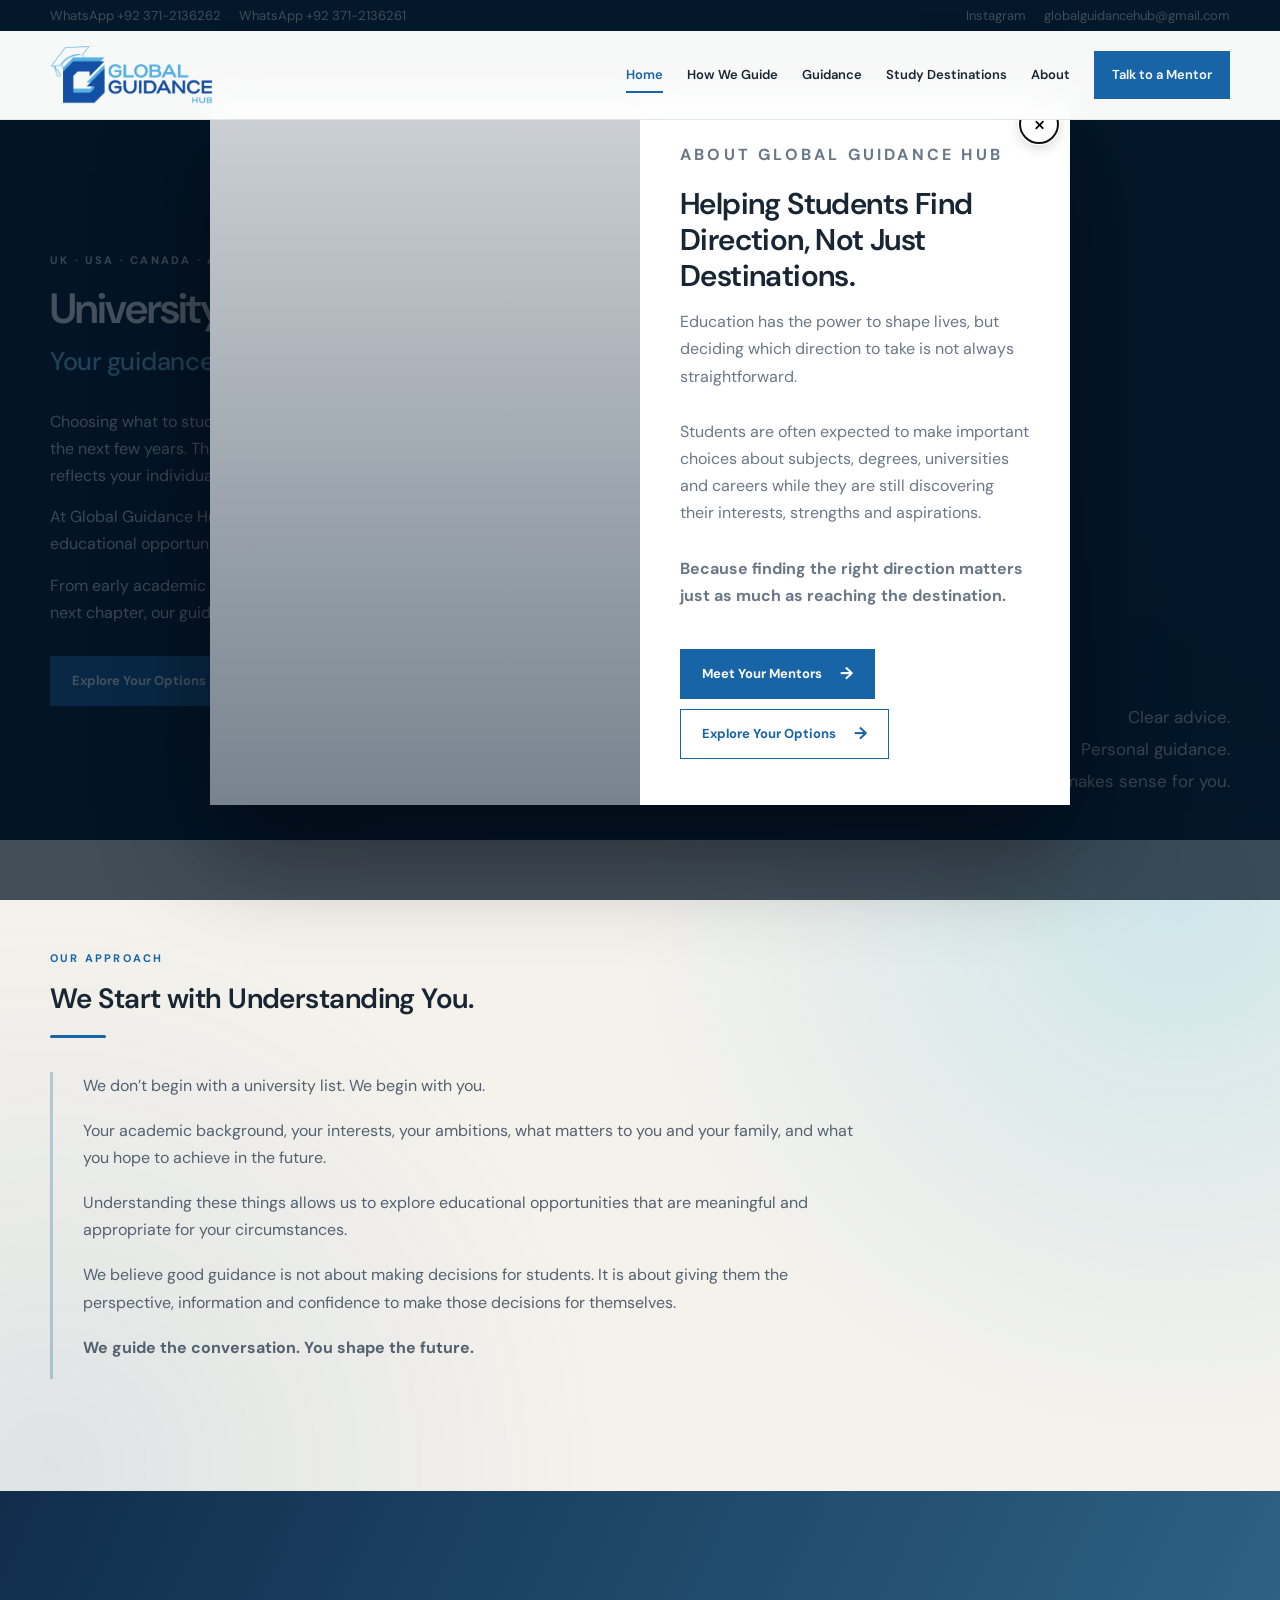
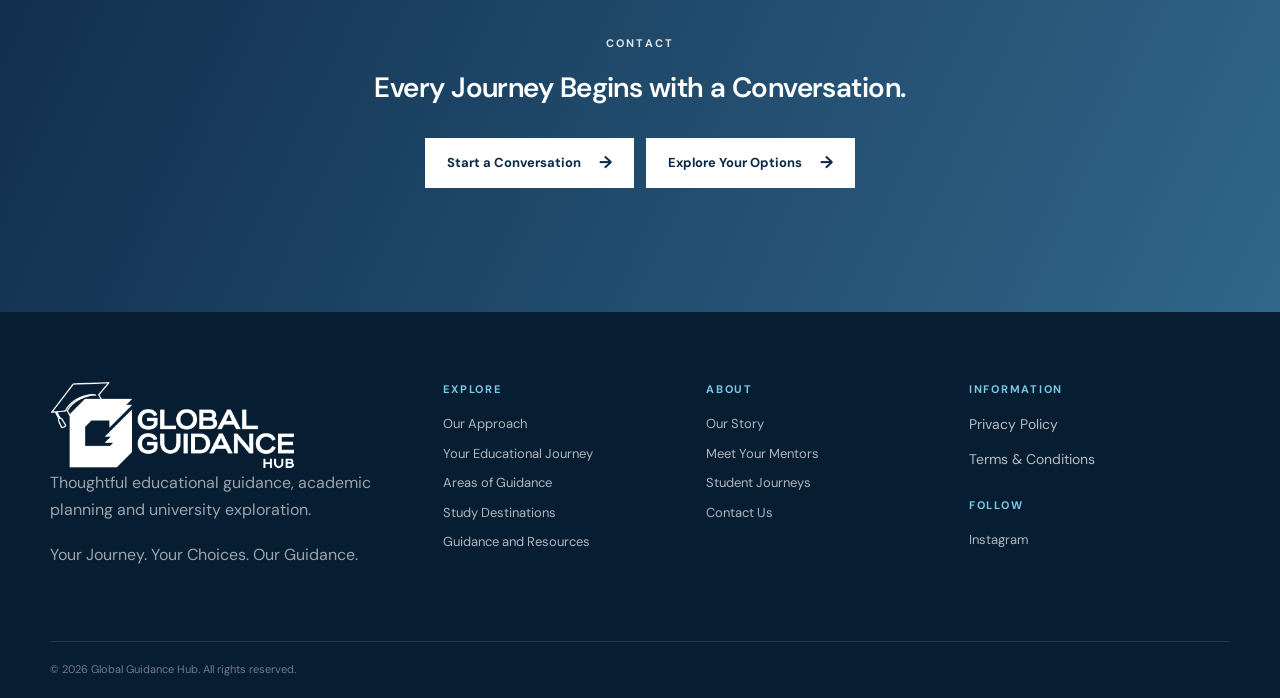
==== commit 63a2125c: "Add files via upload" ====
--- a/index.html
+++ b/index.html
@@ -7,7 +7,7 @@
   <meta property="og:type" content="website">
   <meta property="og:title" content="Global Guidance Hub | University Decisions Are Personal">
   <meta property="og:description" content="Thoughtful educational guidance, academic planning and university exploration.">
-  <meta property="og:url" content="https://mithanizulfikar.github.io/GlobalGuidance/">
+  <meta property="og:url" content="https://mithanizulfikar.github.io/GlobalGuidance/index.html">
   <meta property="og:image" content="https://mithanizulfikar.github.io/GlobalGuidance/assets/global-guidance-hub-logo.png">
   <meta name="theme-color" content="#0b2948">
   <title>Global Guidance Hub | University Decisions Are Personal</title>
@@ -132,6 +132,41 @@
       .wa-float{left:14px;bottom:16px;padding:12px 16px;font-size:13px}
     }
 
+    /* ===== multi-page: inner-page banner, active menu item ===== */
+    .page-hero{min-height:0}
+    .page-hero .hero-inner{min-height:0;padding:64px 0}
+    .page-hero .hero-copy h1{margin-bottom:0!important}
+    .main-nav a[aria-current="page"]:not(.nav-button){color:var(--blue);box-shadow:inset 0 -2px 0 var(--blue)}
+    .intro-text .button{margin:8px 8px 0 0}
+
+    /* ===== welcome popup (home page) ===== */
+    .welcome-pop{position:fixed;inset:0;z-index:500;display:flex;align-items:center;justify-content:center;padding:20px;background:rgba(4,20,36,.74);opacity:0;visibility:hidden;transition:opacity .35s,visibility .35s}
+    .welcome-pop.show{opacity:1;visibility:visible}
+    .welcome-card{position:relative;display:grid;grid-template-columns:1fr 1fr;width:min(860px,100%);max-height:92vh;overflow:auto;background:#fff;box-shadow:0 40px 100px rgba(0,0,0,.45);transform:translateY(24px) scale(.98);transition:transform .4s}
+    .welcome-pop.show .welcome-card{transform:none}
+    .welcome-img{min-height:430px;background:linear-gradient(rgba(7,29,50,.2),rgba(7,29,50,.55)),url("https://images.unsplash.com/photo-1562774053-701939374585?auto=format&fit=crop&w=1100&q=85") center/cover}
+    .welcome-text{display:flex;flex-direction:column;justify-content:center;padding:46px 40px}
+    .welcome-card h2{white-space:normal;font-size:clamp(24px,2.6vw,30px);line-height:1.2;margin-bottom:14px}
+    .welcome-text p+p{margin-top:10px}
+    .welcome-lead{margin-bottom:14px;font-size:20px;font-weight:600;color:var(--blue)}
+    .welcome-text p{font-size:16px;line-height:1.7;color:var(--muted)}
+    .welcome-text .welcome-lead{color:var(--blue)}
+    .welcome-actions{display:flex;flex-wrap:wrap;gap:10px;margin-top:22px}
+    .welcome-close{position:absolute;top:10px;right:12px;z-index:3;width:38px;height:38px;border:0;border-radius:50%;background:rgba(255,255,255,.95);font-size:24px;line-height:1;cursor:pointer;box-shadow:0 4px 14px rgba(0,0,0,.2)}
+    @media(max-width:680px){.welcome-card{grid-template-columns:1fr}.welcome-img{min-height:170px}.welcome-text{padding:28px 24px}}
+
+    /* ===== dropdown menus; banner title replaces the first section's small label ===== */
+    .nav-drop{position:relative;display:inline-flex}
+    .drop-menu{position:absolute;top:100%;left:-14px;z-index:120;display:none;min-width:290px;padding:10px;background:#fff;border:1px solid var(--line);box-shadow:0 22px 50px rgba(11,41,72,.16)}
+    .drop-menu a{display:block;padding:11px 14px;white-space:nowrap}
+    .nav-drop:hover .drop-menu,.nav-drop:focus-within .drop-menu{display:block}
+    .page-hero + section .eyebrow{display:none}
+    @media(max-width:960px){.nav-drop{display:block}.drop-menu{position:static;display:block;min-width:0;padding:0 0 0 14px;border:0;box-shadow:none}.drop-menu a{padding:8px 0}}
+
+    /* WhatsApp button appears after the visitor starts scrolling (so it never covers the hero buttons) */
+    .wa-float{opacity:0;pointer-events:none;transition:opacity .3s,transform .2s}
+    .wa-float.show{opacity:1;pointer-events:auto}
+
   </style>
 </head>
 <body>
@@ -143,16 +178,15 @@
 
 <header class="site-header" id="top">
   <div class="container nav-wrap">
-    <a class="brand" href="#top" aria-label="Global Guidance Hub"><img src="assets/global-guidance-hub-logo.png" alt="Global Guidance Hub logo"></a>
+    <a class="brand" href="index.html" aria-label="Global Guidance Hub"><img src="assets/global-guidance-hub-logo.png" alt="Global Guidance Hub logo"></a>
     <button class="menu-toggle" type="button" aria-label="Open navigation" aria-expanded="false"><span></span><span></span><span></span></button>
     <nav class="main-nav" id="mainNav" aria-label="Main navigation">
-      <a href="#explore">Explore</a>
-      <a href="#how-we-guide">How We Guide</a>
-      <a href="#destinations">Destinations</a>
-      <a href="#stories">Student Journeys</a>
-      <a href="#guidance">Guidance</a>
-      <a href="#about">About</a>
-      <a class="nav-button" href="#contact">Talk to a Mentor</a>
+      <a href="index.html" aria-current="page">Home</a>
+      <div class="nav-drop"><a href="how-we-guide.html">How We Guide</a><div class="drop-menu"><a href="how-we-guide.html">How We Guide You</a><a href="journey.html">Where Are You in Your Journey?</a></div></div>
+      <div class="nav-drop"><a href="areas.html">Guidance</a><div class="drop-menu"><a href="areas.html">Areas of Guidance</a><a href="universities.html">Choosing the Right University</a><a href="early-planning.html">Early Academic Planning</a><a href="applications.html">Applications and Admissions</a><a href="resources.html">Guidance and Resources</a></div></div>
+      <a href="destinations.html">Study Destinations</a>
+      <div class="nav-drop"><a href="about.html">About</a><div class="drop-menu"><a href="about.html">About Global Guidance Hub</a><a href="mentors.html">Introducing the Mentors</a><a href="stories.html">Student Journeys</a></div></div>
+      <a class="nav-button" href="contact.html">Talk to a Mentor</a>
     </nav>
   </div>
 </header>
@@ -168,178 +202,26 @@
         <p class="hero-lead">Your guidance should be too.</p>
         <p class="hero-text">Choosing what to study, where to study and which direction to take can shape much more than the next few years. These decisions deserve careful thought, honest advice and guidance that reflects your individual circumstances.</p><p class="hero-text">At Global Guidance Hub, we help students and families explore academic interests, understand educational opportunities and make informed decisions about their future.</p><p class="hero-text">From early academic planning and university selection to applications and preparing for the next chapter, our guidance begins with understanding you.</p>
         <div class="hero-buttons">
-          <a class="button button-primary" href="#profile">Explore Your Options <span>→</span></a>
-          <a class="button button-white" href="#contact">Talk to a Mentor <span>→</span></a>
+          <a class="button button-primary" href="contact.html#profile">Explore Your Options <span>→</span></a>
+          <a class="button button-white" href="contact.html#contact">Talk to a Mentor <span>→</span></a>
         </div>
       </div>
       <div class="hero-note"><span>Clear advice.</span><span>Personal guidance.</span><span>A plan that makes sense for you.</span></div>
     </div>
   </section>
 
-  <section class="intro section" id="mentors"><div class="container intro-grid">
-      <div class="reveal"><p class="eyebrow eyebrow-blue">INTRODUCING THE MENTORS</p><h2>Two Mentors. One Shared Purpose.</h2></div>
-      <div class="intro-text reveal"><p>Global Guidance Hub was built around a simple belief: good educational guidance should be personal.</p><p>Our journeys into student mentoring began separately, shaped by different experiences and the students we worked with. Yet both led us to the same understanding: students make better decisions when someone takes the time to understand the person behind the application.</p><p>That shared belief brought us together to create Global Guidance Hub.</p><p>Today, we work with students and families navigating important academic decisions, from exploring subjects and degree options to choosing universities and planning for higher education.</p><p>Every student’s circumstances are different. Our role is to listen, understand and help them make informed decisions about what comes next.</p><p><a class="button button-outline" href="#about">Meet Your Mentors <span>→</span></a></p><!-- Mentor photographs, names, backgrounds and introductions go here --></div></div></section>
-
   <section class="intro section" id="approach"><div class="container intro-grid">
       <div class="reveal"><p class="eyebrow eyebrow-blue">OUR APPROACH</p><h2>We Start with Understanding You.</h2></div>
       <div class="intro-text reveal"><p>We don’t begin with a university list. We begin with you.</p><p>Your academic background, your interests, your ambitions, what matters to you and your family, and what you hope to achieve in the future.</p><p>Understanding these things allows us to explore educational opportunities that are meaningful and appropriate for your circumstances.</p><p>We believe good guidance is not about making decisions for students. It is about giving them the perspective, information and confidence to make those decisions for themselves.</p><p><strong>We guide the conversation. You shape the future.</strong></p></div></div></section>
 
-  <section class="section stage-section" id="explore"><div class="container">
-      <div class="section-head  reveal"><p class="eyebrow eyebrow-blue">WHERE ARE YOU IN YOUR JOURNEY?</p><h2>You Don’t Need to Have Everything Figured Out Yet.</h2><p>Every student begins from a different place. Some have a clear direction, while others are still discovering their interests and exploring what is possible.</p><p>Wherever you are in your educational journey, we’re here to help you understand your options and take the next step.</p></div><div class="stage-grid flow"><article class="stage-card reveal"><span class="card-number">01</span><h3>Still Exploring?</h3><h4>Discover What Interests You.</h4><p>Not sure which subjects, degree or career direction to pursue?</p><p>We help you explore your interests, understand different academic disciplines and discover opportunities you may not have considered.</p><a href="#profile">Explore Your Interests <b>→</b></a></article><article class="stage-card reveal"><span class="card-number">02</span><h3>Planning for University?</h3><h4>Make Today’s Choices Count.</h4><p>For O Level, A Level, Intermediate and other students beginning to think about university, early guidance can make future decisions clearer.</p><p>Understand subject requirements, degree options and how your academic choices may influence the opportunities available to you.</p><a href="#profile">Explore Your Options <b>→</b></a></article><article class="stage-card reveal"><span class="card-number">03</span><h3>Ready to Apply?</h3><h4>Turn Your Plans into Action.</h4><p>If you already have an idea of what you want to study, we can help you build a thoughtful university shortlist, understand entry requirements and navigate the application process.</p><a href="#applications">Plan Your Application <b>→</b></a></article><article class="stage-card reveal"><span class="card-number">04</span><h3>Considering Postgraduate Study?</h3><h4>Build on What You’ve Achieved.</h4><p>Explore master’s degrees, research opportunities and further qualifications that align with your academic interests and professional goals.</p><a href="#profile">Explore Postgraduate Options <b>→</b></a></article><article class="stage-card reveal"><span class="card-number">05</span><h3>Already Have an Offer?</h3><h4>Understand What Comes Next.</h4><p>Receiving an offer is an important milestone, but it may also bring new questions.</p><p>We help you understand offer conditions, compare your options and prepare for the next stage of your educational journey.</p><a href="#contact">Discuss Your Offer <b>→</b></a></article></div></div></section>
-
-  <section class="section process-section" id="how-we-guide"><div class="container">
-      <div class="section-head narrow reveal"><p class="eyebrow eyebrow-blue">HOW WE GUIDE YOU</p><h2>A Clearer Way to Make a Big Decision.</h2><p>Educational decisions can feel complicated. Our role is to help you approach them with structure, perspective and greater confidence.</p></div><div class="process"><article class="process-row reveal"><div class="process-no">01</div><div class="process-main"><h3>Understand</h3><h4>Begin with a Conversation.</h4><p>We explore your academic background, interests, ambitions, priorities and the questions you want to answer.</p></div></article><article class="process-row reveal"><div class="process-no">02</div><div class="process-main"><h3>Explore</h3><h4>Discover Possibilities Worth Considering.</h4><p>Together, we examine subjects, programmes, universities and educational opportunities that may align with your goals.</p></div></article><article class="process-row reveal"><div class="process-no">03</div><div class="process-main"><h3>Evaluate</h3><h4>Look Beyond the Obvious.</h4><p>We help you compare options based on academic suitability, course content, costs, location, student experience and future possibilities.</p></div></article><article class="process-row reveal"><div class="process-no">04</div><div class="process-main"><h3>Plan</h3><h4>Move Forward with Clarity.</h4><p>Once you have identified a direction, we help you understand the requirements, preparation and timelines involved.</p></div></article></div>
-      <div class="center reveal"><p>The goal is not simply to create a university shortlist. It is to help you understand why your choices make sense for you.</p></div></div></section>
-
-  <section class="section stage-section" id="areas"><div class="container">
-      <div class="section-head  reveal"><p class="eyebrow eyebrow-blue">AREAS OF GUIDANCE</p><h2>Different Questions. Different Possibilities. Personalised Guidance.</h2><p>Educational journeys involve decisions at different stages. Our guidance is designed to help students and families navigate them thoughtfully.</p></div><div class="stage-grid flow"><article class="stage-card reveal"><span class="card-number">01</span><h3>Academic and Subject Planning</h3><p>Understand how your subjects, qualifications and academic interests connect with future degree opportunities.</p></article><article class="stage-card reveal"><span class="card-number">02</span><h3>Degree and Career Exploration</h3><p>Explore different academic disciplines, career directions and professional qualifications to identify options that may suit your interests and strengths.</p></article><article class="stage-card reveal"><span class="card-number">03</span><h3>University and Programme Selection</h3><p>Compare universities and programmes beyond rankings, considering academic fit, course content, teaching approaches and future opportunities.</p></article><article class="stage-card reveal"><span class="card-number">04</span><h3>International Education Options</h3><p>Understand how education systems differ across countries, including degree structures, admission requirements and opportunities for further study.</p></article><article class="stage-card reveal"><span class="card-number">05</span><h3>Admissions and Application Planning</h3><p>Navigate university applications, entry requirements, admissions tests, personal statements, supporting documents and important deadlines.</p></article><article class="stage-card reveal"><span class="card-number">06</span><h3>Scholarships and Financial Planning</h3><p>Explore available scholarships, funding eligibility and the financial considerations involved in different educational choices.</p></article><article class="stage-card reveal"><span class="card-number">07</span><h3>Postgraduate and Professional Development</h3><p>Consider master’s degrees, research opportunities and professional qualifications in relation to your longer-term aspirations.</p></article><article class="stage-card reveal"><span class="card-number">08</span><h3>Preparing for University</h3><p>Understand university offers, enrolment requirements, accommodation considerations and the practical steps involved in transitioning to higher education.</p></article></div>
-      <div class="center reveal"><a class="button button-outline" href="#profile">Explore How We Can Guide You <span>→</span></a></div></div></section>
-
-  <section class="section stage-section" id="choosing"><div class="container">
-      <div class="section-head  reveal"><p class="eyebrow eyebrow-blue">CHOOSING THE RIGHT UNIVERSITY</p><h2>Finding the Right University Takes More Than Rankings.</h2><p>A university’s reputation can be important, but it should never be the only consideration.</p><p>The right university should make sense academically, financially and personally. It should provide an environment in which you can learn, develop and work towards your goals.</p><p>We help you consider the complete picture.</p></div><div class="stage-grid flow"><article class="stage-card reveal"><span class="card-number">01</span><h3>Academic Fit</h3><p>Does the programme suit your qualifications, interests and strengths?</p></article><article class="stage-card reveal"><span class="card-number">02</span><h3>Course Content</h3><p>Will you enjoy and benefit from what you will be studying?</p></article><article class="stage-card reveal"><span class="card-number">03</span><h3>Learning Environment</h3><p>Does the teaching approach, campus atmosphere and student experience suit you?</p></article><article class="stage-card reveal"><span class="card-number">04</span><h3>Costs and Scholarships</h3><p>What is the overall financial commitment, and which funding opportunities may be available?</p></article><article class="stage-card reveal"><span class="card-number">05</span><h3>Location</h3><p>Can you see yourself living, studying and feeling comfortable there?</p></article><article class="stage-card reveal"><span class="card-number">06</span><h3>Opportunities Beyond the Classroom</h3><p>What opportunities exist for research, internships, practical learning and personal development?</p></article><article class="stage-card reveal"><span class="card-number">07</span><h3>Career and Future Plans</h3><p>How might this degree support your longer-term academic and professional ambitions?</p></article></div>
-      <div class="center reveal"><p>The goal is not simply to find a good university. It is to find the right one for you.</p></div></div></section>
-
-  <section class="section fit-section" id="early-planning"><div class="container">
-      <div class="section-head  reveal"><p class="eyebrow eyebrow-blue">EARLY ACADEMIC PLANNING</p><h2>Good University Decisions Begin Before the Application.</h2><p>Some of the most important educational decisions are made long before university applications open.</p><p>For students completing O Levels, A Levels, Intermediate or other secondary qualifications, early planning can help clarify academic interests and keep future opportunities open.</p><p>We help students and families explore:</p></div><div class="fit-grid"><div>Degree and career interests</div><div>Subject choices and academic preparation</div><div>University entry requirements</div><div>Different education systems and degree options</div><div>Admissions tests and application timelines</div><div>Scholarships and affordability</div><div>Academic and extracurricular development</div></div>
-      <div class="fit-footer"><div><p>You don’t need to have everything decided from the beginning.</p><p>The aim is to understand how the choices you make today may shape the opportunities available tomorrow.</p></div><a class="button button-outline" href="#profile">Start Planning Ahead <span>→</span></a></div></div></section>
-
-  <section class="destinations-section section" id="destinations"><div class="container">
-      <div class="section-head light-head reveal"><p class="eyebrow eyebrow-light">STUDY DESTINATIONS</p><h2>Destinations We Know, Not Just Destinations We List.</h2><h4>Exploring Education Systems, Not Simply Countries.</h4><p>Every country offers a different approach to higher education, shaped by its academic traditions, degree structures, teaching methods and opportunities.</p><p>Understanding these differences can help you make a more informed decision about where and how you want to study.</p><p>We encourage students to explore destinations within the broader context of their academic goals, financial considerations and personal preferences.</p></div><div class="destination-grid"><article class="destination-card uk reveal"><span class="destination-no">01</span><div><h3>United Kingdom</h3><h4>Specialised Degrees. Established Academic Traditions.</h4><p>The UK offers internationally recognised universities, specialised undergraduate programmes and a broad range of postgraduate and research opportunities.</p><p>Explore degree structures, direct entry and foundation options, university selection, admissions requirements and the academic experiences offered by different institutions.</p><a href="https://wa.me/923712136262?text=Hi%2C%20I%27m%20interested%20in%20studying%20in%20the%20UK.%20Could%20you%20guide%20me%3F" target="_blank" rel="noopener">Explore Education in the UK →</a></div></article><article class="destination-card usa reveal"><span class="destination-no">02</span><div><h3>United States</h3><h4>Flexibility, Exploration and Academic Choice.</h4><p>The United States offers a diverse higher education system, including research universities, liberal arts colleges and specialist institutions.</p><p>Many undergraduate programmes allow students to explore different subjects before choosing a major, making the system particularly appealing to those who value academic flexibility.</p><p>Explore university differences, programmes, campus environments, admission requirements and financial aid opportunities.</p><a href="https://wa.me/923712136262?text=Hi%2C%20I%27m%20interested%20in%20studying%20in%20the%20USA.%20Could%20you%20guide%20me%3F" target="_blank" rel="noopener">Explore Education in the USA →</a></div></article><article class="destination-card canada reveal"><span class="destination-no">03</span><div><h3>Canada</h3><h4>Diverse Institutions. Academic and Applied Learning.</h4><p>Canada offers educational opportunities through universities and colleges, with different approaches to academic study, practical learning and professional preparation.</p><p>Explore programme structures, institutional recognition, admission requirements, affordability and the factors worth considering when choosing a suitable option.</p><a href="https://wa.me/923712136262?text=Hi%2C%20I%27m%20interested%20in%20studying%20in%20Canada.%20Could%20you%20guide%20me%3F" target="_blank" rel="noopener">Explore Education in Canada →</a></div></article><article class="destination-card australia reveal"><span class="destination-no">04</span><div><h3>Australia</h3><h4>Global Perspectives. Research and Innovation.</h4><p>Australia offers established universities and a wide range of undergraduate, postgraduate and research programmes across numerous disciplines.</p><p>Explore academic options, teaching environments, institutional strengths and the practical considerations involved in planning higher education.</p><a href="https://wa.me/923712136262?text=Hi%2C%20I%27m%20interested%20in%20studying%20in%20Australia.%20Could%20you%20guide%20me%3F" target="_blank" rel="noopener">Explore Education in Australia →</a></div></article><article class="destination-card uae reveal"><span class="destination-no">05</span><div><h3>United Arab Emirates</h3><h4>International Education in a Regional Setting.</h4><p>The UAE offers a growing range of higher education opportunities, including international university campuses and specialised academic institutions.</p><p>Explore programmes, institutional recognition, accreditation, admission requirements and the experiences available within a multicultural learning environment.</p><a href="https://wa.me/923712136262?text=Hi%2C%20I%27m%20interested%20in%20studying%20in%20the%20UAE.%20Could%20you%20guide%20me%3F" target="_blank" rel="noopener">Explore Education in the UAE →</a></div></article><article class="destination-card malaysia reveal"><span class="destination-no">06</span><div><h3>Malaysia</h3><h4>Diverse Academic Opportunities in a Multicultural Environment.</h4><p>Malaysia offers a variety of higher education opportunities through public universities, private institutions and international university branch campuses.</p><p>Students can explore locally awarded degrees, international programmes and selected transfer or progression opportunities, depending on the institution.</p><p>Understanding programme accreditation, qualification recognition, language of instruction and study costs is an important part of evaluating the available options.</p><a href="https://wa.me/923712136262?text=Hi%2C%20I%27m%20interested%20in%20studying%20in%20Malaysia.%20Could%20you%20guide%20me%3F" target="_blank" rel="noopener">Explore Education in Malaysia →</a></div></article><article class="destination-card turkey reveal"><span class="destination-no">07</span><div><h3>Türkiye</h3><h4>A Distinctive Academic and Cultural Experience.</h4><p>Türkiye offers higher education opportunities through public and private universities, with programmes available in Turkish and English across different disciplines.</p><p>Explore academic options, admission requirements, language considerations and how different institutions may align with your educational ambitions.</p><a href="https://wa.me/923712136262?text=Hi%2C%20I%27m%20interested%20in%20studying%20in%20T%C3%BCrkiye.%20Could%20you%20guide%20me%3F" target="_blank" rel="noopener">Explore Education in Türkiye →</a></div></article><article class="destination-card europe reveal"><span class="destination-no">08</span><div><h3>Europe</h3><h4>Different Education Systems. A World of Possibilities.</h4><p>Europe offers diverse academic traditions, degree structures and higher education opportunities across different countries.</p><p>Each education system has its own admission requirements, language considerations, qualifications and financial arrangements.</p><p>Explore selected countries and institutions to understand which opportunities may suit your interests and plans.</p><a href="https://wa.me/923712136262?text=Hi%2C%20I%27m%20interested%20in%20studying%20in%20Europe.%20Could%20you%20guide%20me%3F" target="_blank" rel="noopener">Explore Education in Europe →</a></div></article></div></div></section>
-
-  <section class="section process-section" id="applications"><div class="container">
-      <div class="section-head narrow reveal"><p class="eyebrow eyebrow-blue">APPLICATIONS AND ADMISSIONS</p><h2>Support Beyond University Selection.</h2><p>Once you have identified your academic direction, the next step is understanding how to pursue it.</p><p>University applications involve different requirements, assessments, documents and timelines depending on the country, institution and programme.</p><p>We help students approach this process with a clear understanding of what is expected.</p></div><div class="process"><article class="process-row reveal"><div class="process-no">01</div><div class="process-main"><h3>University Applications</h3><h4>Your application should still sound like you.</h4><p>A strong application communicates your academic journey, interests, achievements and goals clearly and authentically.</p><p>We provide guidance on university selection, applications, personal statements, statements of purpose, references, supporting documents and submission requirements.</p></div></article><article class="process-row reveal"><div class="process-no">02</div><div class="process-main"><h3>Admissions and English-Language Tests</h3><h4>Prepare for What Your Application Requires.</h4><p>Different universities and programmes may require admissions or English-language tests.</p><p>We help students understand relevant requirements and timelines for examinations such as IELTS, TOEFL, SAT, ACT, LNAT, UCAT, GRE and GMAT, where applicable.</p></div></article><article class="process-row reveal"><div class="process-no">03</div><div class="process-main"><h3>Interviews and Portfolios</h3><h4>Understand What Universities Are Looking For.</h4><p>Some programmes require interviews, portfolios or other assessments.</p><p>We help students understand these requirements and prepare to communicate their interests, achievements and motivations clearly.</p></div></article><article class="process-row reveal"><div class="process-no">04</div><div class="process-main"><h3>Scholarships and Funding</h3><h4>Look Beyond the Scholarship Headline.</h4><p>We help students explore scholarship opportunities, understand eligibility requirements and consider the overall financial implications of their educational choices.</p></div></article><article class="process-row reveal"><div class="process-no">05</div><div class="process-main"><h3>After the Offer</h3><h4>Getting the Offer Is Not the End of the Journey.</h4><p>Receiving an offer can bring important decisions about university selection, academic conditions, deposits, financial documentation, visas and accommodation.</p><p>We help you understand the requirements and prepare for what comes next.</p><p>Our aim is to make the transition from applicant to university student as clear and manageable as possible.</p></div></article></div>
-      <div class="center reveal"><a class="button button-outline" href="#contact">Understand the Application Process <span>→</span></a></div></div></section>
-
-  <section class="section guidance-section" id="guidance"><div class="container">
-      <div class="section-head  reveal"><p class="eyebrow eyebrow-blue">GUIDANCE AND RESOURCES</p><h2>Useful Answers for Decisions You’re Making Now.</h2><p>University planning brings plenty of questions. Our guidance is designed to help students and families understand the decisions behind the application process, not just the paperwork.</p><p>Explore practical information to make sense of your options and approach important decisions with greater confidence.</p></div><div class="guide-grid"><article class="guide-card reveal"><span>SHORTLISTING</span><h3>How should I shortlist universities?</h3><p>Learn how to balance academic ambitions, entry requirements, personal preferences and realistic admission opportunities.</p></article><article class="guide-card reveal"><span>RANKINGS</span><h3>What should I consider beyond university rankings?</h3><p>Understand why course content, academic suitability, student experience, affordability and future opportunities matter.</p></article><article class="guide-card reveal"><span>EARLY PLANNING</span><h3>How should A Level and Intermediate students begin university planning?</h3><p>Discover how subject choices, academic preparation and early research can influence future educational opportunities.</p></article><article class="guide-card reveal"><span>SCHOLARSHIPS</span><h3>How do university scholarships actually work?</h3><p>Understand different types of scholarships, eligibility criteria and what financial support may realistically be available.</p></article><article class="guide-card reveal"><span>COSTS</span><h3>What is the real cost of studying abroad?</h3><p>Learn how tuition fees, accommodation, living expenses and other costs contribute to the overall financial commitment.</p></article><article class="guide-card reveal"><span>UNIVERSITY OFFERS</span><h3>How do I choose between two university offers?</h3><p>Explore how to compare programme content, entry conditions, affordability, student experience and future opportunities.</p></article><article class="guide-card reveal"><span>POSTGRADUATE STUDY</span><h3>Is postgraduate study the right next step for me?</h3><p>Understand how further education may align with your academic interests, career ambitions and professional development.</p></article><article class="guide-card reveal"><span>STUDY DESTINATIONS</span><h3>Which country best fits my plans?</h3><p>Explore how education systems, degree structures, costs and learning environments can influence your choice.</p></article></div>
-      <div class="center"><a class="button button-outline" href="#contact">Explore Our Guidance <span>→</span></a></div></div></section>
-
-  <section class="section stories-section" id="stories"><div class="container">
-      <div class="section-head  reveal"><p class="eyebrow eyebrow-blue">STUDENT JOURNEYS</p><h2>Every Student Arrives with a Different Question.</h2><p>Some students are deciding between universities.</p><p>Some are unsure which country makes sense.</p><p>Some know what they want to study but are still exploring where.</p><p>Others simply need someone to help them make sense of the options available.</p></div><div class="center reveal"><p>Every journey is different, and each brings its own questions, priorities and possibilities.</p><p>We believe the value of guidance lies not only in where students eventually study, but in helping them understand the decisions they make along the way.</p><a class="button button-outline" href="#contact">Explore Student Journeys <span>→</span></a></div></div></section>
-
-  <section class="about-section" id="about">
-    <div class="about-image"></div>
-    <div class="about-content"><div class="content-inner reveal">
-      <p class="eyebrow eyebrow-light">ABOUT GLOBAL GUIDANCE HUB</p>
-      <h2>Helping Students Find Direction, Not Just Destinations.</h2><p>Education has the power to shape lives, but deciding which direction to take is not always straightforward.</p><p>Students are often expected to make important choices about subjects, degrees, universities and careers while they are still discovering their interests, strengths and aspirations.</p><p>Our individual experiences in student mentoring brought us to a shared understanding: meaningful guidance should help students think, question, explore and make informed choices.</p><p>That belief led us to create Global Guidance Hub.</p><p>We want students to feel comfortable discussing uncertainties, challenging assumptions and exploring possibilities they may not previously have considered.</p><p>We also believe students should be able to evaluate educational opportunities with an understanding of their academic suitability, financial implications and future relevance.</p><p>Above all, our purpose is to help students make decisions that reflect who they are and what they hope to achieve.</p><p>Because finding the right direction matters just as much as reaching the destination.</p>
-      <p><strong>The Founders</strong><br><strong>Global Guidance Hub</strong></p>
-    </div></div>
-  </section>
-
-  <section class="final-cta" id="contact"><div class="container reveal">
-      <p class="eyebrow eyebrow-light">CONTACT</p>
-      <h2>Every Journey Begins with a Conversation.</h2><p>You may already have a clear direction, several possibilities in mind or simply questions about what comes next.</p><p>Whatever stage you are at, we’re here to listen, explore and help you understand your options.</p>
-      <a class="button button-white" href="https://wa.me/923712136262?text=Hello%20Global%20Guidance%20Hub%2C%20I%27d%20like%20to%20start%20a%20conversation." target="_blank" rel="noopener">Start a Conversation <span>→</span></a> <a class="button button-white" href="#profile">Explore Your Options <span>→</span></a>
-      <p>WhatsApp: <a href="https://wa.me/923712136262" target="_blank" rel="noopener">+92 371-2136262</a> / <a href="https://wa.me/923712136261" target="_blank" rel="noopener">+92 371-2136261</a><br>Email: <a href="mailto:globalguidancehub@gmail.com">globalguidancehub@gmail.com</a><br>Instagram: <a href="https://www.instagram.com/global.guidance.hub/" target="_blank" rel="noopener">@global.guidance.hub</a></p>
-    </div></section>
-
-  <!-- EXPLORE YOUR OPTIONS (FORM) -->
-  <section class="profile-section section" id="profile">
-    <div class="container profile-grid">
-      <div class="profile-intro reveal"><p class="eyebrow eyebrow-light">START A CONVERSATION</p><h2>Explore Your Options</h2><p>Tell us a little about yourself, your academic interests and what you would like guidance with.</p><p>Let’s explore the possibilities ahead.</p></div>
-
-      <form class="profile-form reveal" id="profileForm">
-        <div class="form-heading">
-          <span>01</span>
-          <h3>Tell us about yourself.</h3>
-        </div>
-
-        <div class="form-grid">
-          <label>
-            Full Name
-            <input type="text" name="fullName" placeholder="Your full name" autocomplete="name" required>
-          </label>
-
-          <label>
-            Phone Number
-            <input type="text" name="phone" placeholder="e.g. +92 300 0000000" inputmode="tel" autocomplete="tel" required>
-          </label>
-
-          <label>
-            Email Address
-            <input type="text" name="email" placeholder="you@example.com" inputmode="email" autocomplete="email" pattern="[^@\s]+@[^@\s]+\.[^@\s]+" required>
-          </label>
-
-          <label>
-            City of Residence
-            <input type="text" name="city" placeholder="City" autocomplete="address-level2" required>
-          </label>
-
-          <label>
-            Current Level of Education
-            <select name="level" required>
-              <option value="">Choose one</option>
-              <option>Matric / O Levels</option>
-              <option>Intermediate</option>
-              <option>A Levels</option>
-              <option>IB</option>
-              <option>Bachelor’s</option>
-              <option>Master’s</option>
-              <option>Other</option>
-            </select>
-          </label>
-
-          <label>
-            Institution
-            <input type="text" name="institution" placeholder="School, college or university" required>
-          </label>
-
-          <label>
-            CGPA
-            <input type="text" name="cgpa" placeholder="CGPA · Grades · Classification" required>
-          </label>
-
-          <label>
-            Completion Year
-            <input type="text" name="completionYear" placeholder="e.g. 2027" inputmode="numeric" pattern="(19|20)[0-9]{2}" maxlength="4" required>
-          </label>
-
-          <label>
-            Country of Interest
-            <select name="country" id="countrySelect" required>
-              <option value="">Choose a country</option>
-              <option>United Kingdom</option>
-              <option>United States</option>
-              <option>Canada</option>
-              <option>Australia</option>
-              <option>United Arab Emirates</option>
-              <option>Malaysia</option>
-              <option>Türkiye</option>
-              <option>Europe</option>
-              <option>Not Sure</option>
-            </select>
-          </label>
-
-          <label>
-            Budget
-            <select name="budget" id="budgetSelect" required>
-              <option value="">Choose a country first</option>
-            </select>
-          </label>
-
-          <label style="grid-column: 1 / -1;">
-            Program Interested In
-            <input type="text" name="program" placeholder="Subject or programme" required>
-          </label>
-
-          <input type="text" name="website" tabindex="-1" autocomplete="off" aria-hidden="true" style="position:absolute;left:-9999px;width:1px;height:1px;opacity:0;">
-        </div>
-
-        <button class="button button-primary" type="submit">
-          Submit <span>→</span>
-        </button>
-
-        <p class="form-message" id="profileMessage" role="status"></p>
-      </form>
-    </div>
-  </section>
+<section class="final-cta"><div class="container reveal"><p class="eyebrow eyebrow-light">CONTACT</p><h2>Every Journey Begins with a Conversation.</h2><a class="button button-white" href="https://wa.me/923712136262?text=Hello%20Global%20Guidance%20Hub%2C%20I%27d%20like%20to%20start%20a%20conversation." target="_blank" rel="noopener">Start a Conversation <span>→</span></a><a class="button button-white" href="contact.html#profile">Explore Your Options <span>→</span></a></div></section>
 </main>
 
 <footer class="footer">
   <div class="container footer-grid">
     <div class="footer-brand"><img src="assets/global-guidance-hub-logo.png" alt="Global Guidance Hub logo"><p>Thoughtful educational guidance, academic planning and university exploration.</p><p>Your Journey. Your Choices. Our Guidance.</p></div>
-    <div><h4>Explore</h4><a href="#approach">Our Approach</a><a href="#explore">Your Educational Journey</a><a href="#areas">Areas of Guidance</a><a href="#destinations">Study Destinations</a><a href="#guidance">Guidance and Resources</a></div>
-    <div><h4>About</h4><a href="#about">Our Story</a><a href="#mentors">Meet Your Mentors</a><a href="#stories">Student Journeys</a><a href="#contact">Contact Us</a></div>
+    <div><h4>Explore</h4><a href="#approach">Our Approach</a><a href="journey.html#explore">Your Educational Journey</a><a href="areas.html#areas">Areas of Guidance</a><a href="destinations.html#destinations">Study Destinations</a><a href="resources.html#guidance">Guidance and Resources</a></div>
+    <div><h4>About</h4><a href="about.html#about">Our Story</a><a href="mentors.html#mentors">Meet Your Mentors</a><a href="stories.html#stories">Student Journeys</a><a href="contact.html#contact">Contact Us</a></div>
     <div><h4>Information</h4><span class="footer-text">Privacy Policy</span><span class="footer-text">Terms &amp; Conditions</span>
       <h4 class="follow-title">Follow</h4><div class="socials"><a href="https://www.instagram.com/global.guidance.hub/" target="_blank" rel="noopener">Instagram</a></div></div>
   </div>
@@ -348,99 +230,56 @@
 
 <a class="wa-float" href="https://wa.me/923712136262?text=Hello%20Global%20Guidance%20Hub%2C%20I%20would%20like%20to%20talk%20to%20a%20mentor%20about%20studying%20abroad." target="_blank" rel="noopener" aria-label="Chat with us on WhatsApp"><svg viewBox="0 0 24 24" width="22" height="22" aria-hidden="true"><path fill="#fff" d="M12 2a10 10 0 0 0-8.6 15.1L2 22l5-1.3A10 10 0 1 0 12 2z"/></svg><span>Chat on WhatsApp</span></a>
 <button class="back-top" id="backTop" aria-label="Back to top">↑</button>
+<div class="welcome-pop" id="welcomePop" role="dialog" aria-modal="true" aria-labelledby="popTitle">
+  <div class="welcome-card">
+    <button class="welcome-close" id="popClose" type="button" aria-label="Close">×</button>
+    <div class="welcome-img" aria-hidden="true"></div>
+    <div class="welcome-text">
+      <p class="eyebrow eyebrow-blue">ABOUT GLOBAL GUIDANCE HUB</p>
+      <h2 id="popTitle">Helping Students Find Direction, Not Just Destinations.</h2>
+      <p>Education has the power to shape lives, but deciding which direction to take is not always straightforward.</p>
+      <p>Students are often expected to make important choices about subjects, degrees, universities and careers while they are still discovering their interests, strengths and aspirations.</p>
+      <p><strong>Because finding the right direction matters just as much as reaching the destination.</strong></p>
+      <div class="welcome-actions">
+        <a class="button button-primary" href="mentors.html#mentors">Meet Your Mentors <span>→</span></a>
+        <a class="button button-outline" href="contact.html#profile">Explore Your Options <span>→</span></a>
+      </div>
+    </div>
+  </div>
+</div>
+<script>
+(function () {
+  var pop = document.getElementById('welcomePop'); if (!pop) return;
+  function close() { pop.classList.remove('show'); try { sessionStorage.setItem('ggh_welcome', '1'); } catch (e) {} }
+  document.getElementById('popClose').addEventListener('click', close);
+  pop.addEventListener('click', function (e) { if (e.target === pop || e.target.closest('.welcome-actions a')) close(); });
+  document.addEventListener('keydown', function (e) { if (e.key === 'Escape') close(); });
+  var seen = false; try { seen = sessionStorage.getItem('ggh_welcome'); } catch (e) {}
+  if (!seen) setTimeout(function () { pop.classList.add('show'); document.getElementById('popClose').focus(); }, 800);
+})();
+</script>
 
 <script src="script.js"></script>
 
 <script>
-/* ---------- Form: budget brackets + Google Sheet submission ---------- */
-
-// Paste your Google Apps Script Web App URL here (see google-apps-script.gs).
-// Optional: also add each query to the Google Sheet.
-var GGH_FORM_ENDPOINT = '';
-var GGH_FALLBACK_EMAIL = 'globalguidancehub@gmail.com';
-// Every submission is emailed to the address below (via FormSubmit; first submission needs a one-time email confirmation).
-var GGH_EMAIL_ENDPOINT = 'https://formsubmit.co/ajax/' + GGH_FALLBACK_EMAIL;
-
-var GGH_BUDGETS = {
-  'United States':  ['Below $25,000', '$25,000–$35,000', '$35,001–$50,000', 'Above $50,000'],
-  'United Kingdom': ['Below £20,000', '£20,000–£30,000', '£30,001–£40,000', 'Above £40,000'],
-  'Australia':      ['Below A$40,000', 'A$40,000–A$55,000', 'A$55,001–A$70,000', 'Above A$70,000'],
-  'Malaysia':       ['Below RM30,000', 'RM30,000–RM45,000', 'RM45,001–RM65,000', 'Above RM65,000'],
-  'Türkiye':         ['Below $7,000', '$7,000–$12,000', '$12,001–$20,000', 'Above $20,000'],
-  'United Arab Emirates':            ['Below AED 50,000', 'AED 50,000–75,000', 'AED 75,001–100,000', 'Above AED 100,000'],
-  'Europe':         ['Below €12,000', '€12,000–€20,000', '€20,001–€30,000', 'Above €30,000']
-  // Canada: add its four brackets here when available, e.g. 'Canada': ['Below C$...', ...]
-};
-
-(function () {
-  var country = document.getElementById('countrySelect');
-  var budget = document.getElementById('budgetSelect');
-  if (!country || !budget) return;
-
-  country.addEventListener('change', function () {
-    var list = GGH_BUDGETS[country.value] || (country.value ? ['Not sure yet', 'I’ll discuss this with a mentor'] : null);
-    budget.innerHTML = '';
-    if (!list) { budget.add(new Option('Choose a country first', '')); return; }
-    budget.add(new Option('Choose an approximate range', ''));
-    list.forEach(function (b) { budget.add(new Option(b, b)); });
-    if (GGH_BUDGETS[country.value]) budget.add(new Option('Not sure yet', 'Not sure yet'));
-  });
-
-  document.addEventListener('submit', function (e) {
-    var form = e.target;
-    if (!form || form.id !== 'profileForm') return;
-    e.preventDefault();
-    e.stopImmediatePropagation();
-
-    var msg = document.getElementById('profileMessage');
-    var btn = form.querySelector('button[type="submit"]');
-    var data = {};
-    new FormData(form).forEach(function (v, k) { data[k] = String(v).trim(); });
-    if (data.website) return; // honeypot
-
-    btn.disabled = true;
-    msg.textContent = 'Submitting…';
-
-    // Optional copy into the Google Sheet (only if an Apps Script URL is set)
-    if (GGH_FORM_ENDPOINT) {
-      fetch(GGH_FORM_ENDPOINT, { method: 'POST', mode: 'no-cors', body: new URLSearchParams(data) }).catch(function () {});
-    }
-
-    // Email to the team
-    var mail = {
-      _subject: 'New website enquiry — ' + data.fullName,
-      _template: 'table',
-      'Full Name': data.fullName, 'Phone Number': data.phone, 'Email Address': data.email,
-      'City of Residence': data.city, 'Current Level of Education': data.level,
-      'Institution': data.institution, 'CGPA': data.cgpa, 'Completion Year': data.completionYear,
-      'Country of Interest': data.country, 'Budget': data.budget, 'Program Interested In': data.program,
-      _replyto: data.email
-    };
-    fetch(GGH_EMAIL_ENDPOINT, {
-      method: 'POST',
-      headers: { 'Content-Type': 'application/json', 'Accept': 'application/json' },
-      body: JSON.stringify(mail)
-    })
-      .then(function (r) { if (!r.ok) throw new Error('failed'); return r.json(); })
-      .then(function () {
-        msg.textContent = 'Thank you — your query has been submitted. Our team will contact you soon.';
-        form.reset();
-        budget.innerHTML = '<option value="">Choose a country first</option>';
-      })
-      .catch(function () {
-        msg.textContent = 'Sorry, we could not send your query. Please WhatsApp us on +92 371-2136262 or email ' + GGH_FALLBACK_EMAIL + '.';
-      })
-      .then(function () { btn.disabled = false; });
-  }, true);
-})();
-
 /* ---------- Anchor links: always land on the very top of the section (below the sticky header) ---------- */
 (function () {
   var hdr = document.querySelector('.site-header');
   function go(id, smooth) {
     var el = document.getElementById(id); if (!el) return;
     var y = el.getBoundingClientRect().top + window.pageYOffset - (hdr ? hdr.offsetHeight : 0) - 4;
-    window.scrollTo({ top: Math.max(0, y), behavior: smooth ? 'smooth' : 'auto' });
+    window.scrollTo({ top: Math.max(0, y), behavior: smooth ? 'smooth' : 'instant' });
+  }
+  function settle(id, tries) {
+    var last = -1, still = 0;
+    (function tick() {
+      var y = window.pageYOffset;
+      if (y === last) still++; else { still = 0; last = y; }
+      if (still < 8) { requestAnimationFrame(tick); return; }
+      var el = document.getElementById(id); if (!el || tries < 1) return;
+      var d = el.getBoundingClientRect().top - ((hdr ? hdr.offsetHeight : 0) + 4);
+      if (Math.abs(d) > 2) { go(id, false); settle(id, tries - 1); }
+    })();
   }
   document.addEventListener('click', function (e) {
     var a = e.target.closest ? e.target.closest('a[href^="#"]') : null;
@@ -448,11 +287,17 @@
     var id = a.getAttribute('href').slice(1);
     if (!id || !document.getElementById(id)) return;
     e.preventDefault(); go(id, true);
-    setTimeout(function () { go(id, false); }, 800);   // re-check once layout/animations settle
-    if (history.replaceState) history.replaceState(null, '', '#' + id);
+    settle(id, 4);   // keep correcting until the page has stopped moving
   });
-  window.addEventListener('load', function () { if (location.hash) setTimeout(function () { go(location.hash.slice(1), false); }, 250); });
+  // Always open at the top of the page, unless the link itself points to a section (e.g. /#about)
+  if ('scrollRestoration' in history) history.scrollRestoration = 'manual';
+  window.addEventListener('load', function () {
+    var id = location.hash.slice(1);
+    if (id && document.getElementById(id)) setTimeout(function () { go(id, false); }, 250);
+    else window.scrollTo(0, 0);
+  });
 })();
 </script>
+<script>(function(){var w=document.querySelector(".wa-float");function f(){w.classList.toggle("show",window.pageYOffset>350)}addEventListener("scroll",f,{passive:true});f();})();</script>
 </body>
 </html>
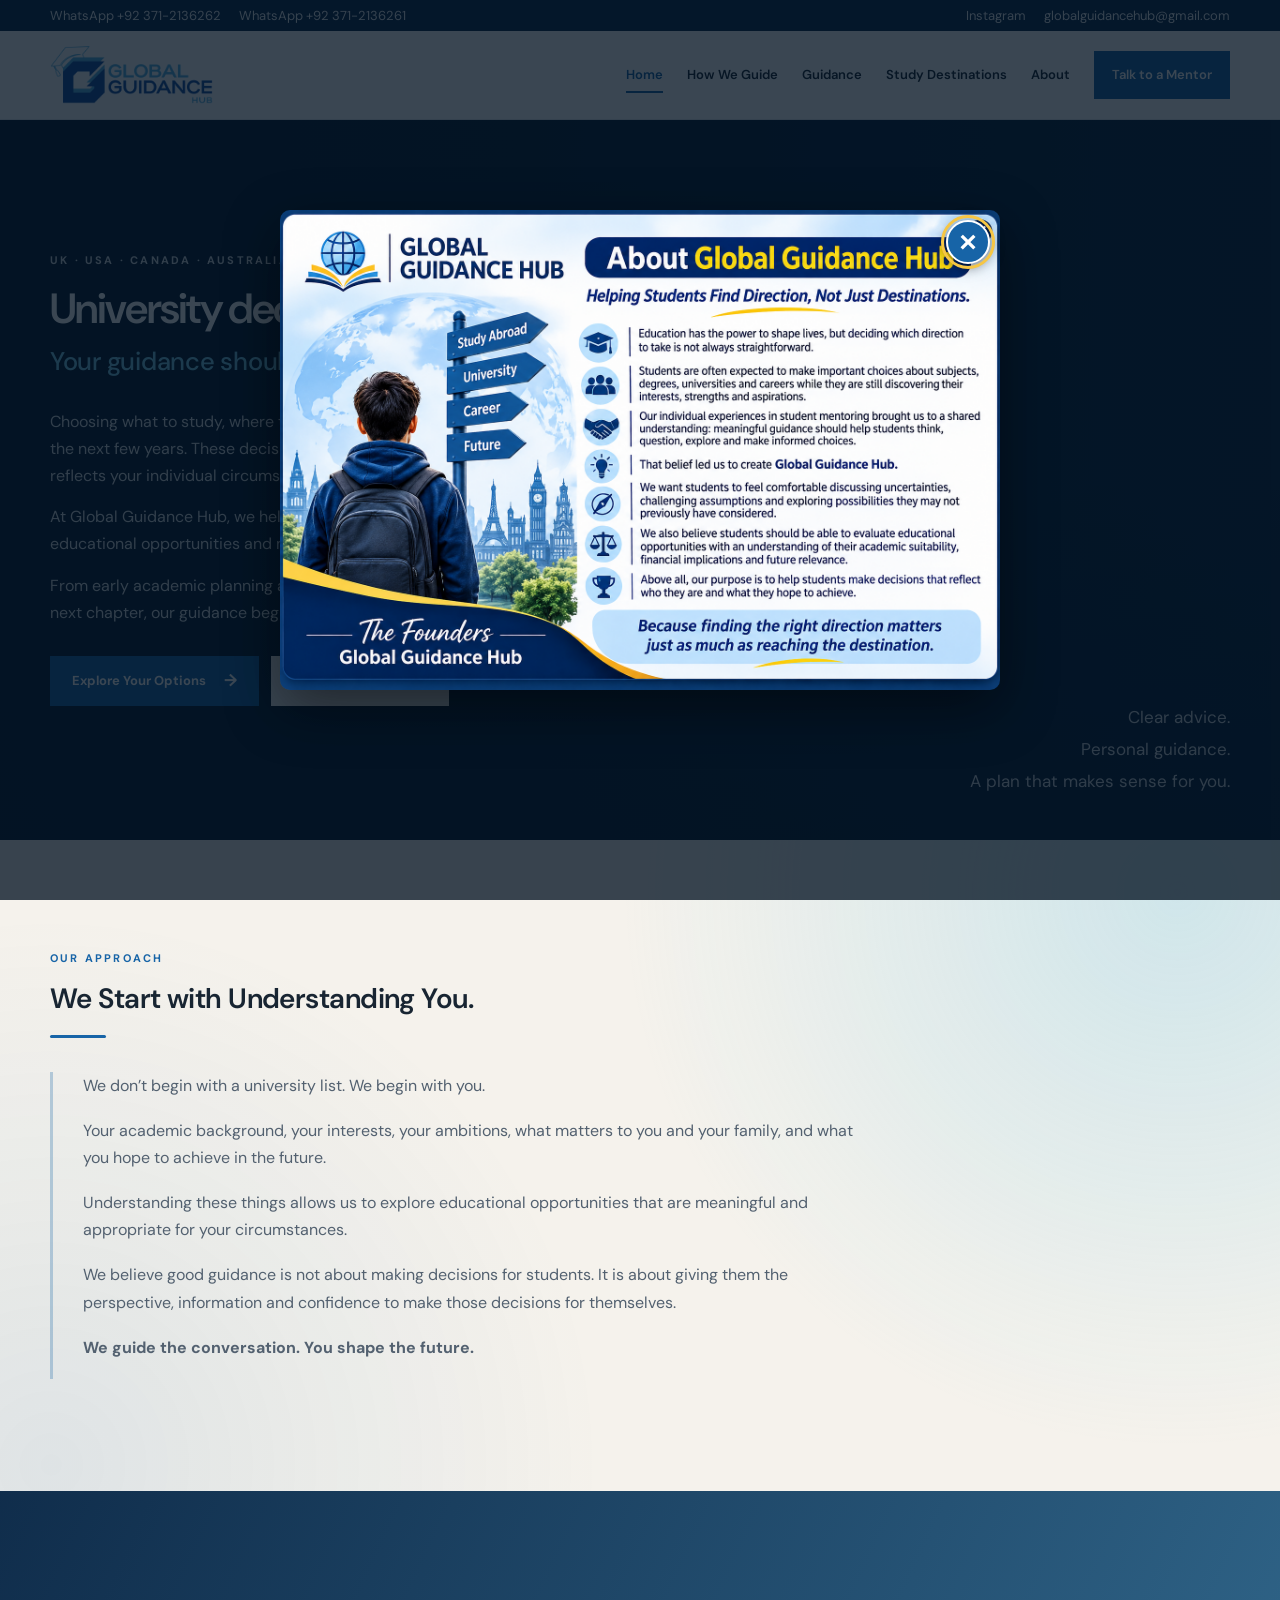
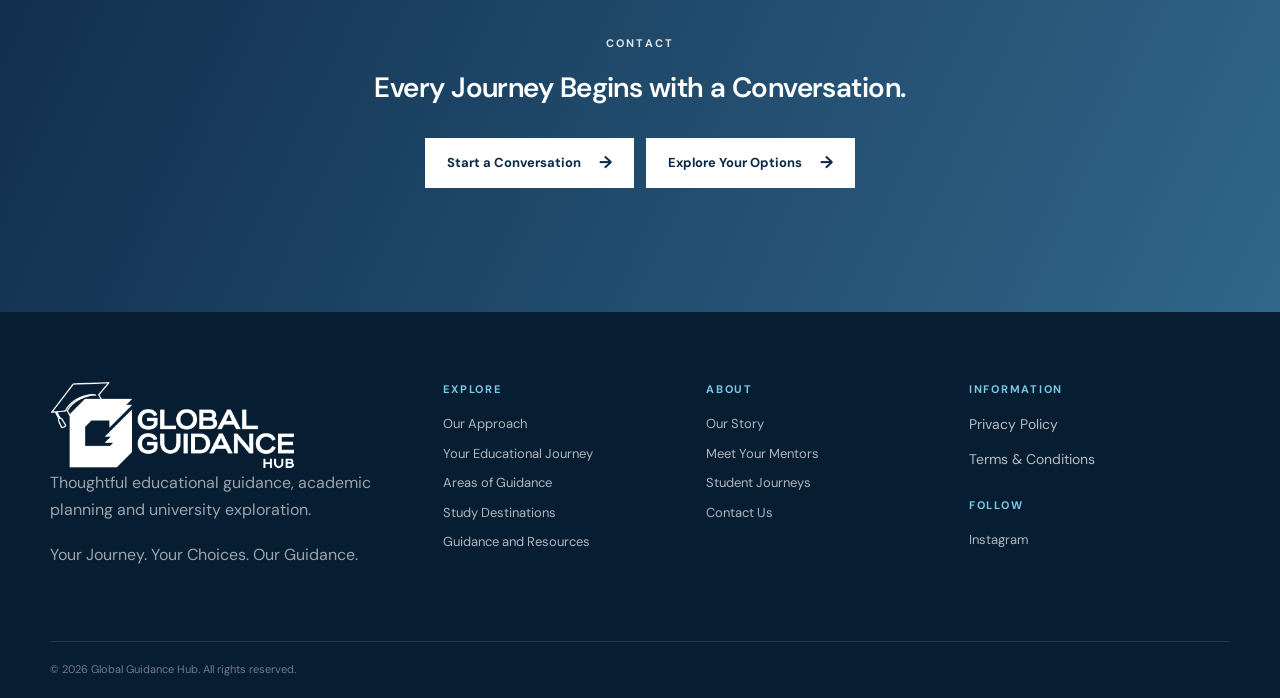
==== commit 414e2dec: "Add files via upload" ====
--- a/index.html
+++ b/index.html
@@ -139,21 +139,51 @@
     .main-nav a[aria-current="page"]:not(.nav-button){color:var(--blue);box-shadow:inset 0 -2px 0 var(--blue)}
     .intro-text .button{margin:8px 8px 0 0}
 
-    /* ===== welcome popup (home page) ===== */
-    .welcome-pop{position:fixed;inset:0;z-index:500;display:flex;align-items:center;justify-content:center;padding:20px;background:rgba(4,20,36,.74);opacity:0;visibility:hidden;transition:opacity .35s,visibility .35s}
-    .welcome-pop.show{opacity:1;visibility:visible}
-    .welcome-card{position:relative;display:grid;grid-template-columns:1fr 1fr;width:min(860px,100%);max-height:92vh;overflow:auto;background:#fff;box-shadow:0 40px 100px rgba(0,0,0,.45);transform:translateY(24px) scale(.98);transition:transform .4s}
-    .welcome-pop.show .welcome-card{transform:none}
-    .welcome-img{min-height:430px;background:linear-gradient(rgba(7,29,50,.2),rgba(7,29,50,.55)),url("https://images.unsplash.com/photo-1562774053-701939374585?auto=format&fit=crop&w=1100&q=85") center/cover}
-    .welcome-text{display:flex;flex-direction:column;justify-content:center;padding:46px 40px}
-    .welcome-card h2{white-space:normal;font-size:clamp(24px,2.6vw,30px);line-height:1.2;margin-bottom:14px}
-    .welcome-text p+p{margin-top:10px}
-    .welcome-lead{margin-bottom:14px;font-size:20px;font-weight:600;color:var(--blue)}
-    .welcome-text p{font-size:16px;line-height:1.7;color:var(--muted)}
-    .welcome-text .welcome-lead{color:var(--blue)}
-    .welcome-actions{display:flex;flex-wrap:wrap;gap:10px;margin-top:22px}
-    .welcome-close{position:absolute;top:10px;right:12px;z-index:3;width:38px;height:38px;border:0;border-radius:50%;background:rgba(255,255,255,.95);font-size:24px;line-height:1;cursor:pointer;box-shadow:0 4px 14px rgba(0,0,0,.2)}
-    @media(max-width:680px){.welcome-card{grid-template-columns:1fr}.welcome-img{min-height:170px}.welcome-text{padding:28px 24px}}
+    /* ===== compact About image welcome popup ===== */
+    .welcome-pop{
+      position:fixed!important;inset:0!important;z-index:99999!important;
+      display:flex!important;align-items:center!important;justify-content:center!important;
+      box-sizing:border-box!important;padding:24px!important;
+      background:rgba(3,18,34,.78)!important;
+      opacity:0;visibility:hidden;pointer-events:none;
+      transition:opacity .25s ease,visibility .25s ease;
+    }
+    .welcome-pop.show{opacity:1!important;visibility:visible!important;pointer-events:auto!important}
+    .welcome-card{
+      position:relative!important;display:block!important;flex:0 1 auto!important;
+      width:min(720px,88vw)!important;max-width:720px!important;
+      max-height:76vh!important;margin:0!important;padding:0!important;
+      overflow:visible!important;background:transparent!important;border:0!important;
+      box-shadow:none!important;transform:translateY(10px)!important;
+      transition:transform .25s ease!important;
+    }
+    .welcome-pop.show .welcome-card{transform:translateY(0)!important}
+    .welcome-poster{
+      display:block!important;width:100%!important;height:auto!important;
+      max-width:100%!important;max-height:76vh!important;object-fit:contain!important;
+      margin:0 auto!important;border:0!important;border-radius:10px!important;
+      box-shadow:0 18px 55px rgba(0,0,0,.45)!important;
+    }
+    .welcome-pop .welcome-close{
+      position:absolute!important;top:10px!important;right:10px!important;
+      z-index:100000!important;display:flex!important;align-items:center!important;
+      justify-content:center!important;width:44px!important;height:44px!important;
+      min-width:44px!important;min-height:44px!important;padding:0!important;margin:0!important;
+      border:2px solid #fff!important;border-radius:50%!important;
+      background:#082b59!important;color:#fff!important;
+      font-family:Arial,sans-serif!important;font-size:30px!important;
+      font-weight:700!important;line-height:1!important;text-align:center!important;
+      cursor:pointer!important;opacity:1!important;visibility:visible!important;
+      box-shadow:0 3px 14px rgba(0,0,0,.55)!important;
+    }
+    .welcome-pop .welcome-close:hover,
+    .welcome-pop .welcome-close:focus-visible{background:#1764a7!important;outline:3px solid #f6c644!important;outline-offset:2px!important}
+    @media(max-width:680px){
+      .welcome-pop{padding:18px 12px!important}
+      .welcome-card{width:min(92vw,560px)!important;max-height:72vh!important}
+      .welcome-poster{max-height:72vh!important}
+      .welcome-pop .welcome-close{top:8px!important;right:8px!important;width:40px!important;height:40px!important;min-width:40px!important;min-height:40px!important;font-size:27px!important}
+    }
 
     /* ===== dropdown menus; banner title replaces the first section's small label ===== */
     .nav-drop{position:relative;display:inline-flex}
@@ -230,32 +260,43 @@
 
 <a class="wa-float" href="https://wa.me/923712136262?text=Hello%20Global%20Guidance%20Hub%2C%20I%20would%20like%20to%20talk%20to%20a%20mentor%20about%20studying%20abroad." target="_blank" rel="noopener" aria-label="Chat with us on WhatsApp"><svg viewBox="0 0 24 24" width="22" height="22" aria-hidden="true"><path fill="#fff" d="M12 2a10 10 0 0 0-8.6 15.1L2 22l5-1.3A10 10 0 1 0 12 2z"/></svg><span>Chat on WhatsApp</span></a>
 <button class="back-top" id="backTop" aria-label="Back to top">↑</button>
-<div class="welcome-pop" id="welcomePop" role="dialog" aria-modal="true" aria-labelledby="popTitle">
+<div class="welcome-pop" id="welcomePop" role="dialog" aria-modal="true" aria-label="About Global Guidance Hub welcome message">
   <div class="welcome-card">
-    <button class="welcome-close" id="popClose" type="button" aria-label="Close">×</button>
-    <div class="welcome-img" aria-hidden="true"></div>
-    <div class="welcome-text">
-      <p class="eyebrow eyebrow-blue">ABOUT GLOBAL GUIDANCE HUB</p>
-      <h2 id="popTitle">Helping Students Find Direction, Not Just Destinations.</h2>
-      <p>Education has the power to shape lives, but deciding which direction to take is not always straightforward.</p>
-      <p>Students are often expected to make important choices about subjects, degrees, universities and careers while they are still discovering their interests, strengths and aspirations.</p>
-      <p><strong>Because finding the right direction matters just as much as reaching the destination.</strong></p>
-      <div class="welcome-actions">
-        <a class="button button-primary" href="mentors.html#mentors">Meet Your Mentors <span>→</span></a>
-        <a class="button button-outline" href="contact.html#profile">Explore Your Options <span>→</span></a>
-      </div>
-    </div>
+    <button class="welcome-close" id="popClose" type="button" aria-label="Close welcome image" title="Close">×</button>
+    <img class="welcome-poster" src="assets/Guidance_Beyond_Destinations.png" alt="About Global Guidance Hub: Helping Students Find Direction, Not Just Destinations. The founders explain the organisation's approach to thoughtful educational guidance and informed student choices.">
   </div>
 </div>
 <script>
 (function () {
-  var pop = document.getElementById('welcomePop'); if (!pop) return;
-  function close() { pop.classList.remove('show'); try { sessionStorage.setItem('ggh_welcome', '1'); } catch (e) {} }
-  document.getElementById('popClose').addEventListener('click', close);
-  pop.addEventListener('click', function (e) { if (e.target === pop || e.target.closest('.welcome-actions a')) close(); });
-  document.addEventListener('keydown', function (e) { if (e.key === 'Escape') close(); });
-  var seen = false; try { seen = sessionStorage.getItem('ggh_welcome'); } catch (e) {}
-  if (!seen) setTimeout(function () { pop.classList.add('show'); document.getElementById('popClose').focus(); }, 800);
+  var pop = document.getElementById('welcomePop');
+  var closeButton = document.getElementById('popClose');
+  if (!pop || !closeButton) return;
+
+  function closePopup() {
+    pop.classList.remove('show');
+    document.body.style.overflow = '';
+  }
+
+  function openPopup() {
+    pop.classList.add('show');
+    document.body.style.overflow = 'hidden';
+    closeButton.focus();
+  }
+
+  closeButton.addEventListener('click', closePopup);
+  pop.addEventListener('click', function (event) {
+    if (event.target === pop) closePopup();
+  });
+  document.addEventListener('keydown', function (event) {
+    if (event.key === 'Escape' && pop.classList.contains('show')) closePopup();
+  });
+
+  // Show the About image whenever the homepage is opened or refreshed.
+  if (document.readyState === 'loading') {
+    document.addEventListener('DOMContentLoaded', function () { setTimeout(openPopup, 350); }, { once: true });
+  } else {
+    setTimeout(openPopup, 350);
+  }
 })();
 </script>
 
